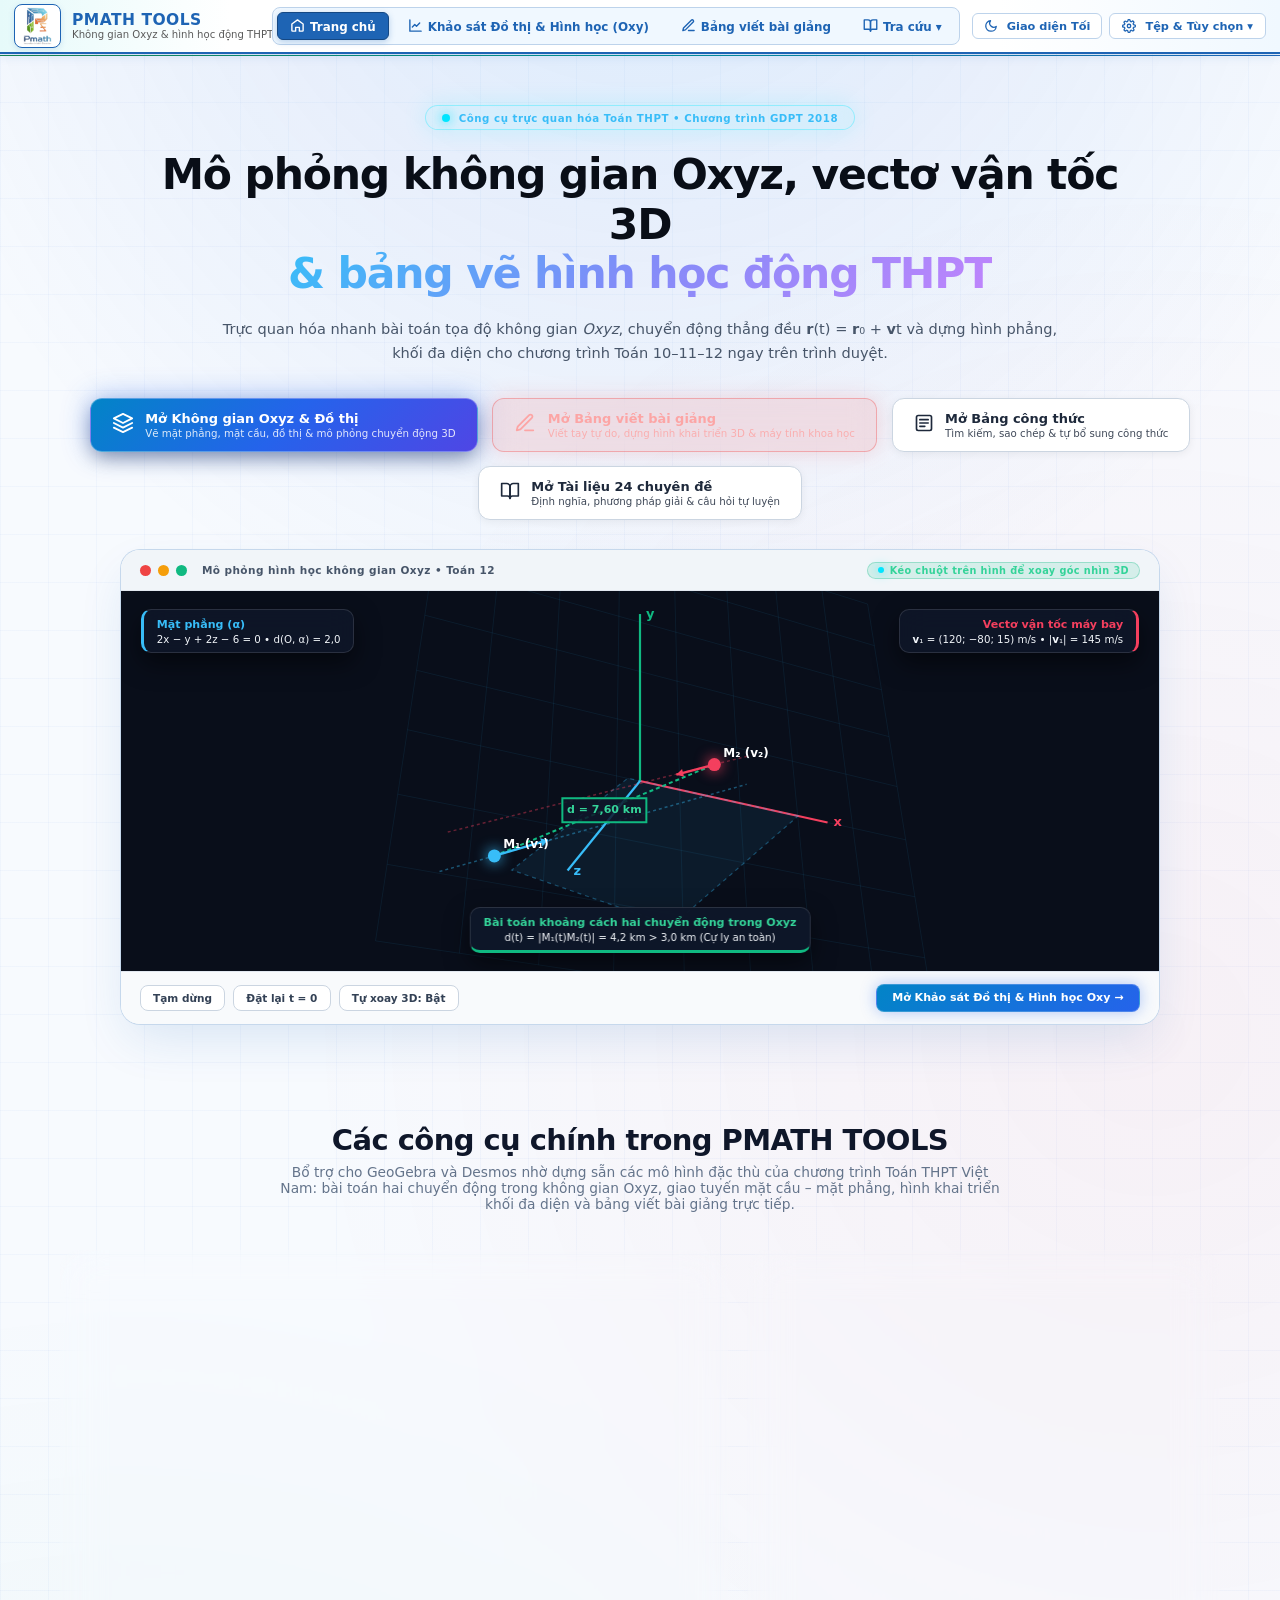
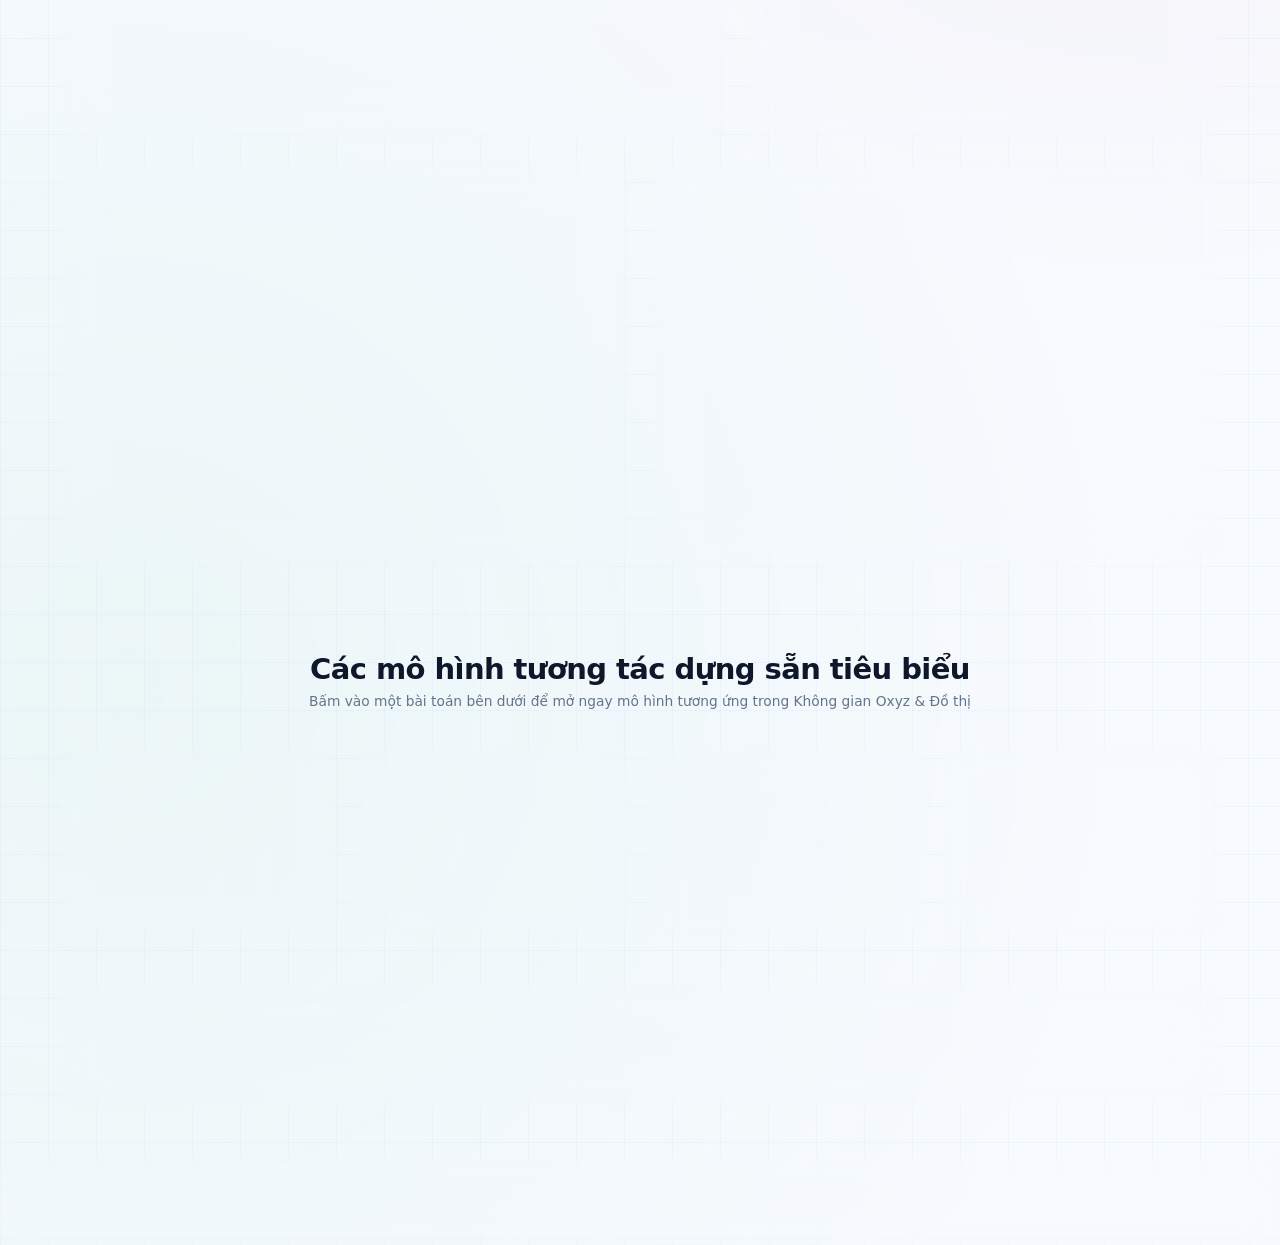
==== index.html @ ad30d613 "chore(release): bump cache version to v4.2 for immediate live deployment" ====
<!DOCTYPE html>
<html lang="vi" data-theme="light">
<head>
  <meta charset="UTF-8" />
  <meta name="viewport" content="width=device-width, initial-scale=1.0, viewport-fit=cover" />
  <meta name="theme-color" content="#1e64b4" />
  <meta name="apple-mobile-web-app-capable" content="yes" />
  <meta name="apple-mobile-web-app-status-bar-style" content="default" />
  <meta name="description" content="PMATH EDUCATION TOOLS — Công cụ trực quan hóa Không gian Oxyz, Mô phỏng Vectơ Vận Tốc 3D, Hình học động 2D/3D & Sổ tay Toán THPT chương trình GDPT 2018" />
  <link rel="icon" type="image/png" href="./favicon.png" />
  <link rel="manifest" href="./manifest.json" />
  <title>PMATH EDUCATION TOOLS — Không Gian Oxyz, Vectơ Vận Tốc 3D &amp; Hình Học Động THPT</title>
  <!-- Google Identity Services (GIS) for Google Drive Sync & Overwrite -->
  <script src="https://accounts.google.com/gsi/client" async defer></script>
  <!-- Core Styles & Fonts (AxMath + KaTeX + Times New Roman) -->
  <link rel="stylesheet" href="./assets/index-B5VXrJpN.css" />
  <!-- PMATH Education Signature Styles (Cache Busted v4.2) -->
  <link rel="stylesheet" href="./styles.css?v=4.2" />
  <script>
    try {
      if ('caches' in window) {
        caches.keys().then(function(keys) {
          keys.forEach(function(k) {
            if (k !== 'pmath-cache-v4.2') caches.delete(k);
          });
        });
      }
    } catch(e) {}
    if (!localStorage.getItem("lang")) {
      localStorage.setItem("lang", "vi");
    }
    try {
      if (localStorage.getItem("pmath_theme") === "dark") {
        document.documentElement.setAttribute("data-theme", "dark");
      }
    } catch (e) {}
  </script>
</head>
<body>
  <!-- ===================================================================== -->
  <!-- UNIFIED PMATH TOOLS TOP BAR (4 Mục Chính + Nút Sáng/Tối + Menu Phụ)     -->
  <!-- ===================================================================== -->
  <header class="pmath-global-bar" id="pmathGlobalBar">
    <div class="pmath-brand-left" id="pmathBrandHome" title="Về trang chủ PMATH TOOLS" style="cursor: pointer;">
      <div class="pmath-logo-box">
        <img src="./pmath-logo.png" alt="PMATH Logo" class="pmath-logo-img" />
      </div>
      <div class="pmath-brand-text">
        <div class="pmath-brand-row1">
          <span class="pmath-app-title">PMATH TOOLS</span>
        </div>
        <div class="pmath-brand-row2">
          <span>Không gian Oxyz &amp; hình học động THPT</span>
        </div>
      </div>
    </div>

    <!-- 4 Mục điều hướng chính, rõ thứ bậc -->
    <div class="pmath-global-nav" role="tablist" aria-label="Chế độ công cụ">
      <button class="pmath-nav-tab active" id="topSwitchToHomeBtn" title="Trang chủ giới thiệu &amp; chọn mô hình mẫu">
        <svg aria-hidden="true" width="15" height="15" viewBox="0 0 24 24" fill="none" stroke="currentColor" stroke-width="2.2" stroke-linecap="round" stroke-linejoin="round" style="vertical-align:-2px;margin-right:5px;"><path d="M3 9.5L12 3l9 6.5V20a1 1 0 0 1-1 1h-5v-6h-6v6H4a1 1 0 0 1-1-1V9.5z"/></svg>Trang chủ
      </button>
      <button class="pmath-nav-tab" id="topSwitchToGeoLabBtn" title="Khảo sát hàm số, vẽ đồ thị &amp; hình học phẳng chuẩn GDPT 2018">
        <svg aria-hidden="true" width="15" height="15" viewBox="0 0 24 24" fill="none" stroke="currentColor" stroke-width="2.2" stroke-linecap="round" stroke-linejoin="round" style="vertical-align:-2px;margin-right:5px;"><path d="M3 3v18h18"/><path d="M18.7 8l-5.1 5.2-2.8-2.7L7 14.3"/></svg>Khảo sát Đồ thị &amp; Hình học (Oxy)
      </button>
      <button class="pmath-nav-tab" id="topSwitchToNRBtn" title="Bảng viết bài giảng tự do, hình khai triển 3D &amp; máy tính khoa học">
        <svg aria-hidden="true" width="15" height="15" viewBox="0 0 24 24" fill="none" stroke="currentColor" stroke-width="2.2" stroke-linecap="round" stroke-linejoin="round" style="vertical-align:-2px;margin-right:5px;"><path d="M12 20h9"/><path d="M16.5 3.5a2.121 2.121 0 0 1 3 3L7 19l-4 1 1-4L16.5 3.5z"/></svg>Bảng viết bài giảng
      </button>

      <!-- Mục thứ 4: Tra cứu (Gộp Bảng công thức & 24 chuyên đề vào 1 menu thả xuống) -->
      <div class="top-dropdown-wrap" id="referenceDropdownWrap">
        <button type="button" class="pmath-nav-tab" id="topReferenceMenuBtn" aria-expanded="false" title="Tra cứu Bảng công thức &amp; Tài liệu 24 chuyên đề">
          <svg aria-hidden="true" width="15" height="15" viewBox="0 0 24 24" fill="none" stroke="currentColor" stroke-width="2.2" stroke-linecap="round" stroke-linejoin="round" style="vertical-align:-2px;margin-right:5px;"><path d="M2 3h6a4 4 0 0 1 4 4v14a3 3 0 0 0-3-3H2z"/><path d="M22 3h-6a4 4 0 0 0-4 4v14a3 3 0 0 1 3-3h7z"/></svg>Tra cứu ▾
        </button>
        <div class="top-dropdown-menu" id="referenceDropdownMenu" style="display: none;">
          <button type="button" class="top-dropdown-item" id="topOpenFormulaSheetBtn">
            <svg aria-hidden="true" width="15" height="15" viewBox="0 0 24 24" fill="none" stroke="currentColor" stroke-width="2"><rect x="3" y="3" width="18" height="18" rx="2"/><line x1="7" y1="8" x2="17" y2="8"/><line x1="7" y1="12" x2="17" y2="12"/><line x1="7" y1="16" x2="13" y2="16"/></svg>
            <div>
              <strong>Bảng công thức</strong>
              <small>Tìm kiếm, sao chép &amp; tự thêm công thức</small>
            </div>
          </button>
          <button type="button" class="top-dropdown-item" id="toggleKnowledgeBtn">
            <svg aria-hidden="true" width="15" height="15" viewBox="0 0 24 24" fill="none" stroke="currentColor" stroke-width="2"><path d="M2 3h6a4 4 0 0 1 4 4v14a3 3 0 0 0-3-3H2z"/><path d="M22 3h-6a4 4 0 0 0-4 4v14a3 3 0 0 1 3-3h7z"/></svg>
            <div>
              <strong>Tài liệu 24 chuyên đề</strong>
              <small>Định nghĩa, định lý, phương pháp giải &amp; bài tập</small>
            </div>
          </button>
        </div>
      </div>
    </div>

    <div class="pmath-global-actions">
      <!-- Google Drive Active File Sync & Quick Overwrite Pill -->
      <div class="drive-sync-pill" id="driveSyncPill" style="display:none;" title="Tệp PDF Google Drive đang mở (Bấm để xem chi tiết &amp; cập nhật)">
        <span class="drive-pill-icon">🔺</span>
        <span class="drive-pill-text" id="drivePillFileName">Google Drive</span>
        <button type="button" class="btn-drive-update" id="btnDriveSyncUpdate" title="Ghi đè bản mới lên Google Drive nếu liên kết cho phép chỉnh sửa">
          🔄 Ghi đè Drive
        </button>
        <button type="button" class="btn-drive-close" id="btnDriveSyncClose" title="Đóng liên kết Google Drive">✕</button>
      </div>

      <!-- Nút đổi giao diện Sáng / Tối đặt ngay vị trí dễ bấm nhất -->
      <button class="btn-top-action theme-action-btn" id="themeToggleBtn" title="Đổi giao diện Sáng / Tối">
        <svg aria-hidden="true" width="14" height="14" viewBox="0 0 24 24" fill="none" stroke="currentColor" stroke-width="2.2" stroke-linecap="round" stroke-linejoin="round" style="vertical-align:-2px;margin-right:4px;"><path d="M21 12.79A9 9 0 1 1 11.21 3 7 7 0 0 0 21 12.79z"/></svg><span id="themeToggleLabel">Giao diện Tối</span>
      </button>

      <!-- Menu Tệp & Tùy chọn (Gom Sao lưu .json, Chống tỳ tay iPad, Phím tắt và Trạng thái lưu) -->
      <div class="top-dropdown-wrap" id="moreOptionsDropdownWrap">
        <button type="button" class="btn-top-action" id="topMoreOptionsBtn" aria-expanded="false" title="Sao lưu tệp .json, chế độ bút iPad &amp; phím tắt">
          <svg aria-hidden="true" width="14" height="14" viewBox="0 0 24 24" fill="none" stroke="currentColor" stroke-width="2.2" stroke-linecap="round" stroke-linejoin="round" style="vertical-align:-2px;margin-right:4px;"><circle cx="12" cy="12" r="3"/><path d="M19.4 15a1.65 1.65 0 0 0 .33 1.82l.06.06a2 2 0 0 1-2.83 2.83l-.06-.06a1.65 1.65 0 0 0-1.82-.33 1.65 1.65 0 0 0-1 1.51V21a2 2 0 0 1-4 0v-.09A1.65 1.65 0 0 0 9 19.4a1.65 1.65 0 0 0-1.82.33l-.06.06a2 2 0 0 1-2.83-2.83l.06-.06a1.65 1.65 0 0 0 .33-1.82 1.65 1.65 0 0 0-1.51-1H3a2 2 0 0 1 0-4h.09A1.65 1.65 0 0 0 4.6 9a1.65 1.65 0 0 0-.33-1.82l-.06-.06a2 2 0 0 1 2.83-2.83l.06.06a1.65 1.65 0 0 0 1.82.33H9a1.65 1.65 0 0 0 1-1.51V3a2 2 0 0 1 4 0v.09a1.65 1.65 0 0 0 1 1.51 1.65 1.65 0 0 0 1.82-.33l.06-.06a2 2 0 0 1 2.83 2.83l-.06.06a1.65 1.65 0 0 0-.33 1.82V9a1.65 1.65 0 0 0 1.51 1H21a2 2 0 0 1 0 4h-.09a1.65 1.65 0 0 0-1.51 1z"/></svg>Tệp &amp; Tùy chọn ▾
        </button>
        <div class="top-dropdown-menu right top-dropdown-right" id="moreOptionsDropdownMenu" style="display: none;">
          <div class="top-dropdown-status" id="autoSaveBadge">
            <span class="autosave-indicator"></span>
            <span id="autoSaveText">Đã lưu vào trình duyệt</span>
          </div>
          <button type="button" class="top-dropdown-item" id="openStorageLocationBtn">
            <svg aria-hidden="true" width="15" height="15" viewBox="0 0 24 24" fill="none" stroke="currentColor" stroke-width="2"><path d="M21 15v4a2 2 0 0 1-2 2H5a2 2 0 0 1-2-2v-4"/><polyline points="7 10 12 15 17 10"/><line x1="12" y1="15" x2="12" y2="3"/></svg>
            <div>
              <strong>Sao lưu &amp; khôi phục tệp (.json)</strong>
              <small>Xuất bài vẽ ra máy hoặc mở tệp đã lưu</small>
            </div>
          </button>
          <button type="button" class="top-dropdown-item" id="topImportPdfBtn">
            <svg aria-hidden="true" width="15" height="15" viewBox="0 0 24 24" fill="none" stroke="currentColor" stroke-width="2"><path d="M14 2H6a2 2 0 0 0-2 2v16a2 2 0 0 0 2 2h12a2 2 0 0 0 2-2V8z"/><polyline points="14 2 14 8 20 8"/><line x1="16" y1="13" x2="8" y2="13"/><line x1="16" y1="17" x2="8" y2="17"/><polyline points="10 9 9 9 8 9"/></svg>
            <div>
              <strong>Nạp tài liệu PDF từ máy tính</strong>
              <small>Tải đề thi, giáo án, sách bài tập PDF từ máy vào Bảng viết</small>
            </div>
          </button>
          <button type="button" class="top-dropdown-item" id="topOpenDrivePdfBtn">
            <svg aria-hidden="true" width="15" height="15" viewBox="0 0 24 24" fill="none" stroke="currentColor" stroke-width="2"><path d="M12 2L2 7l10 5 10-5-10-5z"/><path d="M2 17l10 5 10-5"/><path d="M2 12l10 5 10-5"/></svg>
            <div>
              <strong>Tải PDF từ liên kết Google Drive</strong>
              <small>Nạp từ link Google Drive, giải toán &amp; ghi đè bản mới</small>
            </div>
          </button>
          <button type="button" class="top-dropdown-item" id="togglePencilGuardBtn">
            <svg aria-hidden="true" width="15" height="15" viewBox="0 0 24 24" fill="none" stroke="currentColor" stroke-width="2"><path d="M12 19l7-7 3 3-7 7-3-3z"/><path d="M18 13l-1.5-7.5L2 2l3.5 14.5L13 18l5-5z"/></svg>
            <div>
              <strong id="pencilGuardMenuTitle">Chống tỳ tay khi viết bút: Đang bật</strong>
              <small>Khóa bôi đen chữ khi viết bằng bút cảm ứng trên iPad</small>
            </div>
          </button>
          <button type="button" class="top-dropdown-item" id="openShortcutsBtn">
            <svg aria-hidden="true" width="15" height="15" viewBox="0 0 24 24" fill="none" stroke="currentColor" stroke-width="2"><rect x="2" y="4" width="20" height="16" rx="2"/><line x1="6" y1="8" x2="6" y2="8"/><line x1="10" y1="8" x2="10" y2="8"/><line x1="14" y1="8" x2="14" y2="8"/><line x1="18" y1="8" x2="18" y2="8"/><line x1="6" y1="16" x2="18" y2="16"/></svg>
            <div>
              <strong>Bảng phím tắt</strong>
              <small>Xem phím tắt theo từng chế độ làm việc</small>
            </div>
          </button>
        </div>
      </div>
    </div>
  </header>

  <!-- ===================================================================== -->
  <!-- VIEW 0: PMATH HOME (TRANG CHỦ GIỚI THIỆU TÍNH NĂNG & CHỌN MẪU)        -->
  <!-- ===================================================================== -->
  <div id="homeView" class="pmath-home-view">
    <section class="home-hero-section">
      <div class="bioforge-badge">
        <span class="bioforge-badge-dot"></span>
        <span class="bioforge-badge-text">Công cụ trực quan hóa Toán THPT • Chương trình GDPT 2018</span>
      </div>

      <h1 class="bioforge-hero-title">
        Mô phỏng không gian Oxyz, vectơ vận tốc 3D<br />
        <span class="bioforge-gradient-text">&amp; bảng vẽ hình học động THPT</span>
      </h1>

      <p class="bioforge-hero-desc">
        Trực quan hóa nhanh bài toán tọa độ không gian <em>Oxyz</em>, chuyển động thẳng đều <strong>r</strong>(t) = <strong>r</strong>₀ + <strong>v</strong>t và dựng hình phẳng, khối đa diện cho chương trình Toán 10–11–12 ngay trên trình duyệt.
      </p>

      <!-- Primary Action Buttons (Consistent verb: Mở...) -->
      <div class="bioforge-hero-actions">
        <button type="button" class="bioforge-btn-primary" id="heroBtnOpenStudio">
          <span class="bioforge-btn-icon" aria-hidden="true">
            <svg width="22" height="22" viewBox="0 0 24 24" fill="none" stroke="currentColor" stroke-width="2" stroke-linecap="round" stroke-linejoin="round"><path d="M12 2L2 7l10 5 10-5-10-5z"/><path d="M2 17l10 5 10-5"/><path d="M2 12l10 5 10-5"/></svg>
          </span>
          <div class="bioforge-btn-text">
            <strong>Mở Không gian Oxyz &amp; Đồ thị</strong>
            <small>Vẽ mặt phẳng, mặt cầu, đồ thị &amp; mô phỏng chuyển động 3D</small>
          </div>
        </button>

        <button type="button" class="bioforge-btn-secondary" id="heroBtnOpenNR">
          <span class="bioforge-btn-icon" aria-hidden="true">
            <svg width="22" height="22" viewBox="0 0 24 24" fill="none" stroke="currentColor" stroke-width="2" stroke-linecap="round" stroke-linejoin="round"><path d="M12 20h9"/><path d="M16.5 3.5a2.121 2.121 0 0 1 3 3L7 19l-4 1 1-4L16.5 3.5z"/></svg>
          </span>
          <div class="bioforge-btn-text">
            <strong>Mở Bảng viết bài giảng</strong>
            <small>Viết tay tự do, dựng hình khai triển 3D &amp; máy tính khoa học</small>
          </div>
        </button>

        <button type="button" class="bioforge-btn-outline" id="heroBtnOpenFormulas">
          <span class="bioforge-btn-icon" aria-hidden="true">
            <svg width="20" height="20" viewBox="0 0 24 24" fill="none" stroke="currentColor" stroke-width="2" stroke-linecap="round" stroke-linejoin="round"><rect x="3" y="3" width="18" height="18" rx="2"/><line x1="7" y1="8" x2="17" y2="8"/><line x1="7" y1="12" x2="17" y2="12"/><line x1="7" y1="16" x2="13" y2="16"/></svg>
          </span>
          <div class="bioforge-btn-text">
            <strong>Mở Bảng công thức</strong>
            <small>Tìm kiếm, sao chép &amp; tự bổ sung công thức</small>
          </div>
        </button>

        <button type="button" class="bioforge-btn-outline" id="heroBtnOpenKnowledge">
          <span class="bioforge-btn-icon" aria-hidden="true">
            <svg width="20" height="20" viewBox="0 0 24 24" fill="none" stroke="currentColor" stroke-width="2" stroke-linecap="round" stroke-linejoin="round"><path d="M2 3h6a4 4 0 0 1 4 4v14a3 3 0 0 0-3-3H2z"/><path d="M22 3h-6a4 4 0 0 0-4 4v14a3 3 0 0 1 3-3h7z"/></svg>
          </span>
          <div class="bioforge-btn-text">
            <strong>Mở Tài liệu 24 chuyên đề</strong>
            <small>Định nghĩa, phương pháp giải &amp; câu hỏi tự luyện</small>
          </div>
        </button>
      </div>

      <!-- CENTERPIECE: INTERACTIVE 3D MATH CONSOLE -->
      <div class="bioforge-console-card">
        <div class="console-telemetry-header">
          <div class="console-dots">
            <span class="console-dot red"></span>
            <span class="console-dot yellow"></span>
            <span class="console-dot green"></span>
            <span style="margin-left: 8px;">Mô phỏng hình học không gian Oxyz • Toán 12</span>
          </div>
          <div class="console-status-pill">
            <span class="bioforge-badge-dot" style="width:6px; height:6px;"></span>
            <span>Kéo chuột trên hình để xoay góc nhìn 3D</span>
          </div>
        </div>

        <div class="console-canvas-wrap">
          <!-- Floating Telemetry Chips (Chuẩn dấu trừ − và dấu phẩy thập phân Việt Nam) -->
          <div class="console-telemetry-chip left">
            <strong class="console-telemetry-title" style="color: #38bdf8;">Mặt phẳng (α)</strong>
            <span>2x − y + 2z − 6 = 0 • d(O, α) = 2,0</span>
          </div>

          <div class="console-telemetry-chip right">
            <strong class="console-telemetry-title" style="color: #f43f5e;">Vectơ vận tốc máy bay</strong>
            <span><span style="font-weight: 700;">v</span>₁ = (120; −80; 15) m/s • |<span style="font-weight: 700;">v</span>₁| = 145 m/s</span>
          </div>

          <div class="console-telemetry-chip bottom">
            <strong class="console-telemetry-title" style="color: #34d399;">Bài toán khoảng cách hai chuyển động trong Oxyz</strong>
            <span>d(t) = |M₁(t)M₂(t)| = 4,2 km &gt; 3,0 km (Cự ly an toàn)</span>
          </div>

          <canvas id="hero3dCanvas"></canvas>
        </div>

        <div class="console-footer-bar">
          <div class="console-controls-group">
            <button type="button" class="btn-console-tool" id="heroPlay3dBtn" title="Chạy hoặc tạm dừng mô phỏng">
              Tạm dừng
            </button>
            <button type="button" class="btn-console-tool" id="heroReset3dBtn" title="Đặt lại thời gian về t = 0">
              Đặt lại t = 0
            </button>
            <button type="button" class="btn-console-tool" id="heroRotate3dBtn" title="Bật hoặc tắt tự động xoay 3D">
              Tự xoay 3D: Bật
            </button>
          </div>
          <button type="button" class="btn-console-launch" id="heroLaunchStudioBtn">
            Mở Khảo sát Đồ thị &amp; Hình học Oxy →
          </button>
        </div>
      </div>
    </section>

    <!-- Core Modules Bento Grid Showcase -->
    <section class="home-modules-section">
      <div class="home-section-header">
        <h2 class="home-section-title">Các công cụ chính trong PMATH TOOLS</h2>
        <p class="home-section-subtitle">Bổ trợ cho GeoGebra và Desmos nhờ dựng sẵn các mô hình đặc thù của chương trình Toán THPT Việt Nam: bài toán hai chuyển động trong không gian Oxyz, giao tuyến mặt cầu – mặt phẳng, hình khai triển khối đa diện và bảng viết bài giảng trực tiếp.</p>
      </div>

      <div class="bioforge-bento-grid">
        <!-- Module Bento 1: Khảo sát đồ thị & Hình học Oxy -->
        <div class="bento-card wide highlight">
          <div class="card-badge-top">Trọng tâm Toán 10-11-12</div>
          <div class="bento-icon-wrap red" aria-hidden="true">
            <svg width="26" height="26" viewBox="0 0 24 24" fill="none" stroke="currentColor" stroke-width="2" stroke-linecap="round" stroke-linejoin="round"><path d="M3 3v18h18"/><path d="M18.7 8l-5.1 5.2-2.8-2.7L7 14.3"/></svg>
          </div>
          <span class="card-category">Giải tích hàm số &amp; Hình học phẳng</span>
          <h3 class="card-title">Khảo sát hàm số, Bảng biến thiên &amp; Hình học phẳng Oxy</h3>
          <p class="card-desc">
            Vẽ chính xác đồ thị đa thức bậc ba, hàm trùng phương, phân thức bậc 1/1, phân thức bậc 2/1 với tiệm cận đứng, tiệm cận xiên, tìm cực trị, tâm đối xứng và biện luận số nghiệm với đường thẳng y = m.
          </p>
          <ul class="card-feature-list">
            <li>Khảo sát chi tiết hàm số, xuất Bảng biến thiên (BBT) 3 dòng chuẩn sách giáo khoa GDPT 2018</li>
            <li>Biện luận tương giao đồ thị và số nghiệm phương trình theo tham số m với thanh trượt trực quan</li>
            <li>Dựng hình học phẳng: tam giác, đường thẳng Euler, trực tâm H, trọng tâm G, tâm ngoại tiếp O, đường tròn nội tiếp</li>
            <li>Tính toán giải tích chính xác các điểm cực đại, cực tiểu, tiếp tuyến, diện tích hình phẳng giới hạn giữa hai đồ thị</li>
          </ul>
          <button type="button" class="btn-card-action primary" id="cardBtnStudio">Mở Khảo sát Đồ thị &amp; Hình học Oxy →</button>
        </div>

        <!-- Module Bento 2: Bảng viết bài giảng & hình khai triển 3D -->
        <div class="bento-card normal">
          <div class="bento-icon-wrap blue" aria-hidden="true">
            <svg width="26" height="26" viewBox="0 0 24 24" fill="none" stroke="currentColor" stroke-width="2" stroke-linecap="round" stroke-linejoin="round"><path d="M12 20h9"/><path d="M16.5 3.5a2.121 2.121 0 0 1 3 3L7 19l-4 1 1-4L16.5 3.5z"/></svg>
          </div>
          <span class="card-category">Viết tay tự do &amp; hình học không gian</span>
          <h3 class="card-title">Bảng viết bài giảng &amp; hình khai triển khối 3D</h3>
          <p class="card-desc">
            Không gian trang viết tay tự do dành cho giáo viên và học sinh (có chống tỳ tay khi dùng bút cảm ứng trên iPad), tích hợp dựng hình khai triển khối chóp, lăng trụ, hình nón, hình trụ và máy tính khoa học.
          </p>
          <ul class="card-feature-list">
            <li>Tách biệt hoàn toàn với khung dựng hình tọa độ để thao tác viết tay không bị xung đột</li>
            <li>Trải phẳng (hình khai triển) khối đa diện 3D ra mặt phẳng 2D để tính diện tích xung quanh, toàn phần</li>
            <li>Tích hợp bảng biến thiên, máy tính khoa học và xuất trang bài giảng ra PDF/PNG</li>
          </ul>
          <button type="button" class="btn-card-action" id="cardBtnNR">Mở Bảng viết bài giảng →</button>
        </div>

        <!-- Module Bento 3: Khảo sát đồ thị hàm số -->
        <div class="bento-card half">
          <div class="bento-icon-wrap teal" aria-hidden="true">
            <svg width="26" height="26" viewBox="0 0 24 24" fill="none" stroke="currentColor" stroke-width="2" stroke-linecap="round" stroke-linejoin="round"><polyline points="22 12 18 12 15 21 9 3 6 12 2 12"/></svg>
          </div>
          <span class="card-category">Giải tích 12 &amp; khảo sát hàm số</span>
          <h3 class="card-title">Đồ thị giải tích &amp; khảo sát hàm số</h3>
          <p class="card-desc">
            Vẽ đồ thị các hàm số thường gặp trong chương trình THPT: hàm bậc ba, hàm phân thức hữu tỉ bậc nhất/bậc nhất, bậc hai/bậc nhất và hàm lượng giác. Hiển thị rõ cực trị, tâm đối xứng và đường tiệm cận.
          </p>
          <ul class="card-feature-list">
            <li>Nhập biểu thức hàm số: y = x³ − 3x + 1, y = (2x − 1)/(x + 1), y = (x² − x + 1)/(x − 1)</li>
            <li>Hiển thị trực quan tiệm cận đứng, tiệm cận ngang và tiệm cận xiên</li>
            <li>Vẽ mặt cong hai biến z = f(x, y) trong không gian 3 chiều</li>
          </ul>
          <button type="button" class="btn-card-action" id="cardBtnGraph">Mở công cụ vẽ đồ thị →</button>
        </div>

        <!-- Module Bento 4: Bảng công thức & Tài liệu 24 chuyên đề -->
        <div class="bento-card half">
          <div class="bento-icon-wrap green" aria-hidden="true">
            <svg width="26" height="26" viewBox="0 0 24 24" fill="none" stroke="currentColor" stroke-width="2" stroke-linecap="round" stroke-linejoin="round"><path d="M2 3h6a4 4 0 0 1 4 4v14a3 3 0 0 0-3-3H2z"/><path d="M22 3h-6a4 4 0 0 0-4 4v14a3 3 0 0 1 3-3h7z"/></svg>
          </div>
          <span class="card-category">Tra cứu công thức &amp; ôn tập</span>
          <h3 class="card-title">Bảng công thức &amp; Tài liệu 24 chuyên đề</h3>
          <p class="card-desc">
            Tách biệt rõ Bảng công thức (hỗ trợ tìm kiếm, sao chép, tự thêm mới) và Tài liệu 24 chuyên đề (tóm tắt định nghĩa, định lý, phương pháp giải, sai lầm thường gặp và câu hỏi tự luyện có lời giải).
          </p>
          <ul class="card-feature-list">
            <li>24 chuyên đề lý thuyết hình học phẳng, khối đa diện, đồ thị và tọa độ Oxyz</li>
            <li>Nút "Đưa hình vào khung vẽ" liên kết trực tiếp từ lý thuyết sang mô hình tương tác</li>
            <li>Cho phép giáo viên chỉnh sửa nội dung chuyên đề và xuất tệp .json lưu trữ</li>
          </ul>
          <button type="button" class="btn-card-action" id="cardBtnKnowledge">Mở Tài liệu 24 chuyên đề →</button>
        </div>
      </div>
    </section>

    <!-- Quick Presets Demo Launch Section -->
    <section class="home-presets-section">
      <div class="home-section-header">
        <h2 class="home-section-title">Các mô hình tương tác dựng sẵn tiêu biểu</h2>
        <p class="home-section-subtitle">Bấm vào một bài toán bên dưới để mở ngay mô hình tương ứng trong Không gian Oxyz &amp; Đồ thị</p>
      </div>

      <div class="home-presets-grid">
        <div class="bioforge-preset-card" id="presetLaunchAirplanes">
          <div class="preset-badge">Vận tốc Oxyz</div>
          <div class="preset-icon" aria-hidden="true">
            <svg width="24" height="24" viewBox="0 0 24 24" fill="none" stroke="currentColor" stroke-width="2"><path d="M17.8 19.2L16 11l3.5-3.5C21 6 21.5 4 21 3c-1-.5-3 0-4.5 1.5L13 8 4.8 6.2c-.5-.1-.9.1-1.1.5l-.3.5c-.2.5-.1 1 .3 1.3L9 12l-2 3H4l-1 1 3 2 2 3 1-1v-3l3-2 3.5 5.3c.3.4.8.5 1.3.3l.5-.2c.4-.3.6-.7.5-1.2z"/></svg>
          </div>
          <div class="preset-info">
            <strong>Hai máy bay chuyển động trong không gian Oxyz</strong>
            <p>Mô phỏng hai vectơ vận tốc <strong>v</strong>₁, <strong>v</strong>₂ và theo dõi khoảng cách d(t) theo thời gian.</p>
          </div>
          <span class="preset-arrow">→</span>
        </div>

        <div class="bioforge-preset-card" id="presetLaunchSpherePlane">
          <div class="preset-badge">Không gian 3D</div>
          <div class="preset-icon" aria-hidden="true">
            <svg width="24" height="24" viewBox="0 0 24 24" fill="none" stroke="currentColor" stroke-width="2"><circle cx="12" cy="12" r="10"/><ellipse cx="12" cy="12" rx="10" ry="4"/></svg>
          </div>
          <div class="preset-info">
            <strong>Mặt cầu (S) và mặt phẳng cắt (α)</strong>
            <p>Quan sát đường tròn giao tuyến, tính bán kính r = √(R² − d²) và hình chiếu vuông góc H.</p>
          </div>
          <span class="preset-arrow">→</span>
        </div>

        <div class="bioforge-preset-card" id="presetLaunchEuler">
          <div class="preset-badge">Hình phẳng</div>
          <div class="preset-icon" aria-hidden="true">
            <svg width="24" height="24" viewBox="0 0 24 24" fill="none" stroke="currentColor" stroke-width="2"><polygon points="12 3 2 21 22 21"/></svg>
          </div>
          <div class="preset-info">
            <strong>Tam giác và đường thẳng Euler</strong>
            <p>Kiểm nghiệm trực quan tính thẳng hàng của Trọng tâm G, Trực tâm H, Tâm ngoại tiếp O (<strong>HG</strong> = 2<strong>GO</strong>) khi kéo thả đỉnh.</p>
          </div>
          <span class="preset-arrow">→</span>
        </div>

        <div class="bioforge-preset-card" id="presetLaunchCubic">
          <div class="preset-badge">Đồ thị 2D</div>
          <div class="preset-icon" aria-hidden="true">
            <svg width="24" height="24" viewBox="0 0 24 24" fill="none" stroke="currentColor" stroke-width="2"><path d="M3 17c3-8 6-8 9 0s6 8 9 0"/></svg>
          </div>
          <div class="preset-info">
            <strong>Khảo sát hàm bậc ba: y = x³ − 3x + 1</strong>
            <p>Quan sát 2 điểm cực trị, tâm đối xứng (điểm uốn) I(0; 1) và đường thẳng đi qua hai điểm cực trị.</p>
          </div>
          <span class="preset-arrow">→</span>
        </div>
      </div>
    </section>

    <!-- PWA & Offline Banner -->
    <section class="home-pwa-banner">
      <div class="bioforge-pwa-card">
        <span class="pwa-icon" aria-hidden="true">
          <svg width="28" height="28" viewBox="0 0 24 24" fill="none" stroke="currentColor" stroke-width="2" stroke-linecap="round" stroke-linejoin="round"><rect x="2" y="3" width="20" height="14" rx="2" ry="2"/><line x1="8" y1="21" x2="16" y2="21"/><line x1="12" y1="17" x2="12" y2="21"/></svg>
        </span>
        <div class="pwa-text">
          <h3>Hỗ trợ cài đặt ứng dụng web (PWA) và dùng ngoại tuyến</h3>
          <p>Sau lần tải đầu tiên, trình duyệt lưu bộ nhớ đệm (Service Worker) giúp bạn mở công cụ vẽ hình ngay cả khi mất kết nối mạng. Lưu ý: dữ liệu được lưu trong trình duyệt của thiết bị hiện tại, hãy xuất tệp <code>.json</code> định kỳ để sao lưu an toàn.</p>
        </div>
        <button type="button" class="btn-pwa-install" id="homeInstallPwaBtn">
          Cài đặt ứng dụng
        </button>
      </div>
    </section>

    <!-- Clean Signature Footer -->
    <footer class="home-signature-footer">
      <div class="home-footer-inner">
        <div class="home-footer-brand">
          <img src="./favicon.png" alt="" class="footer-logo" />
          <span><strong>PMATH EDUCATION TOOLS</strong> • <em>Công cụ trực quan hóa hình học &amp; giải tích THPT</em></span>
        </div>
        <div class="home-footer-links">
          <a href="./privacy.html" style="color:var(--text-muted); text-decoration:underline;">Chính sách quyền riêng tư</a> •
          <a href="./terms.html" style="color:var(--text-muted); text-decoration:underline;">Điều khoản dịch vụ</a> •
          <a href="https://github.com/phongdaohuy0905CSE/pmath-education-tools" target="_blank" rel="noopener noreferrer" style="color:var(--text-muted); text-decoration:underline;">Mã nguồn mở GitHub</a> •
          <span>Hiển thị công thức bằng KaTeX</span>
        </div>
      </div>
      <div style="max-width:1200px; margin:0.45rem auto 0; padding-top:0.45rem; border-top:1px dashed var(--border-color); font-size:0.74rem; color:var(--text-muted); text-align:center;">
        Lưu ý pháp lý: Máy tính khoa học tích hợp trong bảng viết bài giảng là trình mô phỏng phục vụ học tập độc lập, không liên kết và không được tài trợ bởi Casio Computer Co., Ltd.
      </div>
    </footer>
  </div>

  <!-- ===================================================================== -->
  <!-- VIEW 1: BẢNG VIẾT BÀI GIẢNG (VIẾT TAY TỰ DO, KHAI TRIỂN 3D, MÁY TÍNH) -->
  <!-- ===================================================================== -->
  <div id="root" class="pmath-board-root" style="display: none;"></div>

  <!-- ===================================================================== -->
  <!-- VIEW 2: KHÔNG GIAN OXYZ & ĐỒ THỊ (DỰNG HÌNH TỌA ĐỘ 2D/3D)             -->
  <!-- ===================================================================== -->
  <div id="geolabView" class="geolab-wrapper" style="display: none;">
    <!-- Studio Sub-Header: Tối giản, chỉ gồm chọn không gian Oxy/Oxyz & nút xem Lý thuyết hình đang chọn -->
    <div class="app-header">
      <div class="space-switcher" role="tablist" aria-label="Chế độ không gian">
        <button class="space-btn active" id="mode2DBtn" data-space="2d">Mặt phẳng 2D (Oxy)</button>
        <button class="space-btn" id="mode3DBtn" data-space="3d">Không gian 3D (Oxyz)</button>
      </div>

      <!-- 2D Graphing Mode Tools: Khảo sát hàm số chuẩn đề thi & Slider m -->
      <div class="graph-2d-toolbar" id="graph2dToolbar" style="display:flex; align-items:center; gap:8px;">
        <button type="button" class="btn-primary" id="openSurveyDialogBtn" title="Khảo sát chi tiết hàm số, vẽ Bảng biến thiên SGK và Biện luận m">
          📊 Khảo sát hàm số &amp; BBT
        </button>
        <div class="m-slider-pill" id="mSliderPill" style="display:inline-flex; align-items:center; gap:6px; background:var(--defbg); padding:3px 10px; border-radius:6px; border:1px solid var(--border-color); font-size:0.82rem;">
          <label style="display:inline-flex; align-items:center; gap:4px; font-weight:700; color:var(--defcolor); cursor:pointer;">
            <input type="checkbox" id="toggleMLineCheck" checked />
            Đường y = m:
          </label>
          <input type="range" id="mParamSlider" min="-6" max="6" step="0.1" value="0" style="width:90px; cursor:pointer;" />
          <strong id="mSliderValueDisp" style="min-width:38px; color:var(--defcolor);">0,0</strong>
          <span id="mRootCountDisp" style="font-weight:700; color:var(--excolor); padding:1px 6px; background:var(--exbg); border-radius:4px;">1 nghiệm</span>
        </div>
      </div>

      <!-- 3D Oxyz Preset Viewpoints & Camera Controls (Desmos 3D Engine) -->
      <div class="camera-3d-toolbar" id="camera3dToolbar" style="display:none; align-items:center; gap:6px;">
        <!-- Desmos 3D Presets Dropdown -->
        <div class="top-nav-dropdown" style="position:relative;">
          <button type="button" class="btn-primary" id="desmos3DPresetsBtn" title="Thư viện các hình mẫu không gian chuẩn Desmos 3D &amp; SGK GDPT 2018">
            ✨ Mẫu 3D Desmos ▾
          </button>
          <div class="top-dropdown-menu" id="desmos3DPresetsMenu" style="display:none; position:absolute; top:calc(100% + 7px); left:0; min-width:320px; z-index:999999;">
            <div style="padding:6px 12px; font-size:0.75rem; font-weight:700; color:var(--text-muted); text-transform:uppercase;">Mặt cong &amp; Paraboloid (Desmos 3D)</div>
            <button type="button" class="top-dropdown-item desmos-preset-item" data-preset="paraboloid_elliptic">
              <span class="top-item-title">🥣 Paraboloid eliptic (Cái chén)</span>
              <span class="top-item-desc">z = x² + y² (Mặt cong đối xứng)</span>
            </button>
            <button type="button" class="top-dropdown-item desmos-preset-item" data-preset="paraboloid_saddle">
              <span class="top-item-title">🐎 Yên ngựa (Hyperbolic paraboloid)</span>
              <span class="top-item-desc">z = x² - y² (Điểm yên ngựa tại O)</span>
            </button>
            <button type="button" class="top-dropdown-item desmos-preset-item" data-preset="surface_wave">
              <span class="top-item-title">🌊 Mặt sóng nước lượng giác</span>
              <span class="top-item-desc">z = sin(x) · cos(y)</span>
            </button>
            <button type="button" class="top-dropdown-item desmos-preset-item" data-preset="cone_surface">
              <span class="top-item-title">🔺 Mặt nón tròn xoay</span>
              <span class="top-item-desc">z = √(x² + y²)</span>
            </button>
            <div style="border-top:1px solid var(--border-color); margin:4px 0;"></div>
            <div style="padding:6px 12px; font-size:0.75rem; font-weight:700; color:var(--text-muted); text-transform:uppercase;">Hình học giải tích Oxyz (SGK Lớp 12)</div>
            <button type="button" class="top-dropdown-item desmos-preset-item" data-preset="sphere_std">
              <span class="top-item-title">🌐 Mặt cầu tâm O, R = 3</span>
              <span class="top-item-desc">x² + y² + z² = 9</span>
            </button>
            <button type="button" class="top-dropdown-item desmos-preset-item" data-preset="plane_std">
              <span class="top-item-title">📐 Mặt phẳng trong hộp 3D</span>
              <span class="top-item-desc">2x - y + 2z - 4 = 0</span>
            </button>
            <button type="button" class="top-dropdown-item desmos-preset-item" data-preset="sphere_plane_intersect">
              <span class="top-item-title">⭕ Giao tuyến Mặt cầu &amp; Mặt phẳng</span>
              <span class="top-item-desc">Mặt cầu x²+y²+z²=9 cắt mặt phẳng z=1</span>
            </button>
            <button type="button" class="top-dropdown-item desmos-preset-item" data-preset="point_dropline">
              <span class="top-item-title">📍 Điểm M(2; 3; 4) &amp; Gióng hình chiếu</span>
              <span class="top-item-desc">Chiếu vuông góc xuống 3 trục và sàn Oxy</span>
            </button>
            <button type="button" class="top-dropdown-item desmos-preset-item" data-preset="vectors_angle">
              <span class="top-item-title">↗ Cặp vectơ &amp; Góc trong không gian</span>
              <span class="top-item-desc">u⃗(2, 3, 2), v⃗(3, -1, 2) &amp; Tích có hướng</span>
            </button>
            <button type="button" class="top-dropdown-item desmos-preset-item" data-preset="helix_curve">
              <span class="top-item-title">🌀 Đường xoắn ốc Helix</span>
              <span class="top-item-desc">x = cos(t), y = sin(t), z = 0.25t</span>
            </button>
            <button type="button" class="top-dropdown-item desmos-preset-item" data-preset="airplanes_motion">
              <span class="top-item-title">✈️ 2 Máy bay &amp; Khoảng cách tiếp cận Oxyz</span>
              <span class="top-item-desc">Mô phỏng CPA: d_min = 500 m tại t = 50 s</span>
            </button>
          </div>
        </div>

        <span style="font-size:0.82rem; font-weight:700; color:var(--defcolor);">Góc nhìn:</span>
        <button type="button" class="cad-btn" id="camPresetIsoBtn" title="Góc phối cảnh chuẩn (Isometric 35°/45°)">Phối cảnh</button>
        <button type="button" class="cad-btn" id="camPresetTopBtn" title="Nhìn từ trên xuống mặt phẳng Oxy (Chiếu đứng)">Mặt Oxy</button>
        <button type="button" class="cad-btn" id="camPresetFrontBtn" title="Nhìn chính diện mặt phẳng Oxz (Chiếu bằng)">Mặt Oxz</button>
        <button type="button" class="cad-btn" id="camPresetSideBtn" title="Nhìn từ cạnh bên mặt phẳng Oyz (Chiếu cạnh)">Mặt Oyz</button>
        <button type="button" class="cad-btn" id="camResetBtn" title="Đặt lại góc xoay ban đầu">↺ Đặt lại</button>

        <span style="display:inline-block; width:1px; height:18px; background:var(--border-color); margin:0 3px;"></span>
        <button type="button" class="cad-btn" id="camZoomInBtn" title="Phóng to khung nhìn 3D (Phím +)">+ Phóng to</button>
        <button type="button" class="cad-btn" id="camZoomOutBtn" title="Thu nhỏ khung nhìn 3D (Phím -)">- Thu nhỏ</button>
        <button type="button" class="cad-btn" id="camFitBtn" title="Căn chỉnh toàn bộ đối tượng 3D vào giữa khung nhìn (Phím F)">⛶ Vừa khung</button>

        <!-- Desmos 3D Bounding Box & Floor Toggles -->
        <label style="display:inline-flex; align-items:center; gap:4px; font-size:0.8rem; font-weight:600; cursor:pointer; color:var(--text-main); margin-left:4px;">
          <input type="checkbox" id="toggle3DBoxCheck" checked />
          Hộp 3D
        </label>
        <label style="display:inline-flex; align-items:center; gap:4px; font-size:0.8rem; font-weight:600; cursor:pointer; color:var(--text-main);">
          <input type="checkbox" id="toggle3DFloorCheck" checked />
          Lưới sàn
        </label>
      </div>

      <!-- Quick Motion Simulation Button for 3D Velocity -->
      <div class="motion-quick-bar" id="motionQuickBar" style="display:none;">
        <span style="font-size:0.82rem; font-weight:700; color:var(--warncolor);">Chuyển động Oxyz:</span>
        <button type="button" class="cad-btn" id="playMotionBtn">Chạy</button>
        <button type="button" class="cad-btn" id="resetMotionBtn">Đặt lại t = 0</button>
        <span id="motionTimeDisplay" style="font-size:0.84rem; font-weight:700; color:var(--text-main); min-width:65px;">t = 0,0 s</span>
      </div>

      <div class="header-actions">
        <button class="btn-secondary" id="studioToggleKnowledgeBtn" title="Xem giao điểm, giao tuyến và tóm tắt lý thuyết của hình đang chọn">
          <svg aria-hidden="true" width="14" height="14" viewBox="0 0 24 24" fill="none" stroke="currentColor" stroke-width="2" style="vertical-align:-2px;margin-right:4px;"><circle cx="12" cy="12" r="10"/><line x1="12" y1="16" x2="12" y2="12"/><line x1="12" y1="8" x2="12.01" y2="8"/></svg>Giao điểm &amp; lý thuyết hình đang chọn
        </button>
      </div>
    </div>

    <!-- Equation Input Bar (2D & 3D Equations + Multi-Shape Combo Presets) -->
    <section class="equation-bar-wrap">
      <form class="equation-form-row" id="equationForm">
        <span class="eq-badge" id="eqModeBadge">ƒ(x,y) 2D</span>
        <input
          type="text"
          id="equationInput"
          class="eq-input"
          placeholder="Nhập hàm số hoặc phương trình: y = x^3 - 3x + 1, (x-1)^2 + (y+1)^2 = 16, 2x - y + 2z - 6 = 0..."
          autocomplete="off"
        />
        <button type="submit" class="btn-primary">+ Vẽ phương trình</button>
        <button type="button" class="btn-secondary" id="clearSceneBtn" title="Xóa toàn bộ hình đang vẽ trên khung để vẽ lại từ đầu">Xóa hết hình</button>
      </form>
      <div class="eq-error-msg" id="eqErrorMsg"></div>
      <div class="eq-presets-row" id="eqPresetsRow"></div>
    </section>

    <!-- Main Workspace (Flexible 2-Column or 3-Column with Drawer) -->
    <main class="workspace" id="mainWorkspace">
      <!-- Left Column: Unified Segmented Sidebar (Scene Objects vs Geometry Templates) -->
      <aside class="sidebar">
        <div class="sidebar-tabs-header">
          <button type="button" class="sidebar-tab-btn active" id="tabSceneBtn" data-stab="scene">
            Đang vẽ (<span id="sceneCountBadge">0</span>)
          </button>
          <button type="button" class="sidebar-tab-btn" id="tabLibraryBtn" data-stab="library">
            Hình mẫu dựng sẵn
          </button>
        </div>

        <!-- Tab 1: Active Scene Objects Panel -->
        <div class="sidebar-tab-panel active" id="scenePanel">
          <div class="sidebar-panel-hint">
            <span>Bấm vào tên hình để chọn • Bấm Sửa để đổi tọa độ</span>
            <button type="button" class="cad-btn mini" id="quickAddPointBtn">+ Điểm</button>
          </div>
          <ul class="scene-objects-list" id="sceneObjectsList"></ul>
        </div>

        <!-- Tab 2: Geometry Templates Library Panel -->
        <div class="sidebar-tab-panel" id="libraryPanel" style="display:none;">
          <div class="search-box">
            <input
              type="search"
              id="shapeSearch"
              class="search-input"
              placeholder="Tìm tam giác, đường Euler, mặt cầu, vận tốc..."
            />
          </div>
          <div class="library-filter-pills" id="libraryFilterPills">
            <button type="button" class="filter-pill active" data-filter="all">Tất cả</button>
            <button type="button" class="filter-pill" data-filter="2d">Hình phẳng 2D</button>
            <button type="button" class="filter-pill" data-filter="3d">Khối 3D &amp; Oxyz</button>
            <button type="button" class="filter-pill" data-filter="special">Đường &amp; tâm</button>
            <button type="button" class="filter-pill" data-filter="motion">Vận tốc 3D</button>
          </div>
          <ul class="shape-list" id="shapeList"></ul>
        </div>
      </aside>

      <!-- Center Column: Interactive Canvas (8 Essential Controls + Progressive Disclosure) -->
      <section class="stage-column">
        <div class="canvas-card" id="canvasCard">
          <!-- Primary Toolbar: Only 8 Essential Controls Visible by Default -->
          <div class="cad-toolbar">
            <div class="tool-group" id="quickAddTools"></div>
            <div class="tool-divider"></div>
            <div class="tool-group">
              <button class="cad-btn" id="undoBtn" title="Hoàn tác (Ctrl + Z)" disabled>Hoàn tác</button>
              <button class="cad-btn" id="redoBtn" title="Làm lại (Ctrl + Y)" disabled>Làm lại</button>
              <button class="cad-btn active-accent" id="editObjBtn" title="Sửa tên, đỉnh, màu sắc và tọa độ của hình đang chọn (Phím E)">Sửa đối tượng</button>
              <button class="cad-btn danger" id="deleteBtn" title="Xóa hình đang chọn (Delete / Backspace)">Xóa</button>
            </div>
            <div class="tool-divider"></div>
            <div class="tool-group">
              <button class="cad-btn" id="zoomFitBtn" title="Căn vừa tất cả hình vào khung nhìn (Phím F)">Khớp khung nhìn</button>
              <button class="cad-btn active" id="gridToggleBtn" title="Hiện hoặc ẩn lưới tọa độ (Phím G)">Lưới</button>
              <button class="cad-btn active" id="axesToggleBtn" title="Hiện hoặc ẩn trục tọa độ (Phím X)">Trục tọa độ</button>
              <button class="cad-btn" id="toggleAdvancedStyleBtn" title="Mở hoặc đóng thanh tùy chỉnh màu sắc, độ dày nét, đường đặc biệt và thông số">
                Tùy chỉnh hiển thị ▾
              </button>
            </div>
          </div>

          <!-- Secondary Advanced Toolbar (Hidden by default so first-time users aren't overwhelmed) -->
          <div class="style-toolbar" id="advancedStyleToolbar" style="display: none;">
            <div class="style-controls">
              <span>Màu nét:</span>
              <div class="color-swatch-group" id="colorSwatches">
                <button class="color-swatch active" data-color="#1e64b4" style="background:#1e64b4" title="Xanh dương (#1e64b4) (Tab + 1)"></button>
                <button class="color-swatch" data-color="#148250" style="background:#148250" title="Xanh lá (#148250) (Tab + 2)"></button>
                <button class="color-swatch" data-color="#008c96" style="background:#008c96" title="Ngọc lam (#008c96) (Tab + 3)"></button>
                <button class="color-swatch" data-color="#b45a14" style="background:#b45a14" title="Cam nâu (#b45a14) (Tab + 4)"></button>
                <button class="color-swatch" data-color="#6a1b9a" style="background:#6a1b9a" title="Tím (#6a1b9a) (Tab + 5)"></button>
                <button class="color-swatch" data-color="#c62828" style="background:#c62828" title="Đỏ (#c62828) (Tab + 6)"></button>
                <input type="color" id="customColorPicker" value="#1e64b4" title="Chọn màu tùy ý" />
              </div>

              <span>Độ dày:</span>
              <select id="lineWidthSelect" class="stroke-select" title="Độ dày nét vẽ">
                <option value="1.5">Mảnh (1,5 pt)</option>
                <option value="2.2" selected>Vừa (2,2 pt)</option>
                <option value="3.5">Đậm (3,5 pt)</option>
                <option value="5">Rất đậm (5 pt)</option>
              </select>

              <span>Kiểu nét:</span>
              <select id="lineDashSelect" class="stroke-select" title="Kiểu đường kẻ">
                <option value="solid" selected>Nét liền</option>
                <option value="dashed">Nét đứt</option>
                <option value="dotted">Nét chấm</option>
              </select>

              <button class="cad-btn" id="copyBtn" title="Sao chép hình đang chọn (Ctrl + C)">Sao chép</button>
              <button class="cad-btn" id="pasteBtn" title="Dán hình đã chép (Ctrl + V)">Dán</button>
              <button class="cad-btn" id="toggleVisBtn" title="Ẩn hoặc hiện hình đang chọn (Phím H)">Ẩn/Hiện</button>
              <button class="cad-btn" id="fullscreenBtn" title="Mở rộng toàn màn hình (F11)">Toàn màn hình</button>
              <button class="cad-btn" id="renameBtn" style="display:none;" title="Đổi tên đỉnh">Đổi tên</button>
            </div>

            <!-- Clear Vietnamese labels without single-letter shortcut confusion -->
            <div class="style-controls" id="specialOverlayBar">
              <span>Đường &amp; tâm tam giác:</span>
              <button class="cad-btn" data-overlay="G" title="Hiện 3 đường trung tuyến và trọng tâm G">Ba đường trung tuyến (G)</button>
              <button class="cad-btn" data-overlay="H" title="Hiện 3 đường cao và trực tâm H">Ba đường cao (H)</button>
              <button class="cad-btn" data-overlay="O" title="Hiện đường tròn ngoại tiếp và tâm O">Đường tròn ngoại tiếp (O)</button>
              <button class="cad-btn" data-overlay="I" title="Hiện đường tròn nội tiếp và tâm I">Đường tròn nội tiếp (I)</button>
              <button class="cad-btn" data-overlay="E" title="Hiện đường thẳng Euler đi qua H, G, O">Đường thẳng Euler</button>
            </div>
          </div>

          <!-- Canvas Viewport -->
          <div class="canvas-viewport">
            <canvas id="geoCanvas"></canvas>
            <div class="canvas-status-bar">
              <div class="status-pill" id="canvasHint">
                Kéo đỉnh để thay đổi hình • Nhấp đúp vào hình để sửa tọa độ • Giữ chuột giữa (hoặc Alt + kéo) để dịch chuyển • Lăn chuột để thu phóng
              </div>
              <div class="status-pill" id="cursorCoordPill">x: 0,00; y: 0,00 | Thu phóng: 100%</div>
            </div>
          </div>
        </div>

        <!-- Bottom Results & Optional Quick Coordinate Adjustment -->
        <div class="controls-metrics-grid">
          <div class="panel-box tcolorbox-def">
            <div class="tcolorbox-badge badge-def">Kết quả tính toán tự động</div>
            <div class="metrics-grid" id="metricsGrid"></div>
          </div>

          <div class="panel-box tcolorbox-ex" id="quickParamsBox">
            <div class="tcolorbox-badge badge-ex">Điều chỉnh nhanh tọa độ &amp; hệ số</div>
            <div class="panel-box-header">
              <span style="font-size:0.82rem; color:var(--text-muted);">Đang chọn: <strong id="selectedObjBadge" style="color:var(--excolor);"></strong></span>
              <button type="button" class="cad-btn mini" onclick="openEditModal()" title="Mở hộp thoại sửa đầy đủ tên, đỉnh, màu sắc và tọa độ">Mở cửa sổ sửa đầy đủ...</button>
            </div>
            <div class="sliders-container" id="slidersContainer"></div>
          </div>
        </div>
      </section>

      <!-- Right Drawer: Live Canvas Intersections & Selected Shape Theory -->
      <aside class="knowledge-panel" id="knowledgePanel" style="display: none;">
        <div class="knowledge-header">
          <div class="knowledge-header-top">
            <span class="knowledge-badge-tag">THÔNG TIN HÌNH ĐANG CHỌN</span>
            <button type="button" class="icon-mini-btn close-knowledge-btn" id="closeKnowledgeBtn" title="Đóng ngăn bên phải để mở rộng khung vẽ">✕ Đóng</button>
          </div>
          <h2 id="knowledgeTitle">Hình tam giác (△ABC)</h2>
          <p id="knowledgeSubtitle">Giao điểm, vị trí tương đối &amp; tóm tắt kiến thức</p>
        </div>

        <div class="info-tabs">
          <button type="button" class="info-tab active" data-tab="interactions">Giao điểm &amp; vị trí tương đối</button>
          <button type="button" class="info-tab" data-tab="theory">Lý thuyết tóm tắt</button>
          <button type="button" class="info-tab" data-tab="practice">Câu hỏi tự luyện</button>
        </div>

        <div class="knowledge-body" id="knowledgeBody"></div>
      </aside>
    </main>

    <!-- Refined Minimal Status Footer -->
    <footer class="pmath-signature-footer">
      <div class="footer-left"><span>PMATH TOOLS</span> • <em>Không gian Oxyz &amp; hình học động THPT</em></div>
      <div class="footer-center"><span>Phím tắt: F (Khớp khung nhìn) • G (Lưới) • X (Trục) • E (Sửa đối tượng) • Delete (Xóa)</span></div>
      <div class="footer-right"><span>Chương trình GDPT 2018</span></div>
    </footer>
  </div>

  <!-- ===================================================================== -->
  <!-- MODAL: KHẢO SÁT HÀM SỐ, BẢNG BIẾN THIÊN & BIỆN LUẬN m (GDPT 2018)     -->
  <!-- ===================================================================== -->
  <dialog class="app-dialog survey-dialog" id="surveyDialog" style="max-width: 820px; width: 94vw;">
    <div class="dialog-header">
      <div style="display:flex; align-items:center; gap:8px;">
        <span class="fh-badge-pill">CHUẨN GDPT 2018 &amp; ĐỀ THI THPT</span>
        <h3 id="surveyDialogTitle" style="margin:0; font-size:1.1rem; color:var(--text-main);">Khảo sát hàm số &amp; Bảng biến thiên</h3>
      </div>
      <button type="button" class="dialog-close-btn" id="closeSurveyDialogBtn">✕</button>
    </div>

    <!-- Gold Test Suite Quick Chips for Instant Verification -->
    <div class="survey-gold-suite" style="padding: 8px 16px; background: var(--defbg); border-bottom: 1px solid var(--border-color); display:flex; flex-direction:column; gap:5px;">
      <div style="font-size:0.78rem; font-weight:700; color:var(--defcolor);">
        Bộ test vàng chuẩn đề thi (Bấm để khảo sát &amp; vẽ ngay):
      </div>
      <div class="gold-chips-scroll" style="display:flex; gap:6px; overflow-x:auto; padding-bottom:4px;" id="goldTestChipsRow">
        <!-- Rendered by JS -->
      </div>
    </div>

    <div class="dialog-body" id="surveyDialogBody" style="padding:16px; display:flex; flex-direction:column; gap:16px; max-height:calc(85vh - 120px); overflow-y:auto;">
      <!-- Injected dynamically by renderSurveyContent() -->
    </div>

    <div class="dialog-footer" style="display:flex; justify-content:space-between; align-items:center; padding:10px 16px; border-top:1px solid var(--border-color); background:var(--bg-card);">
      <div style="display:flex; gap:6px;">
        <button type="button" class="cad-btn" id="copyTkzTabBtn" title="Sao chép mã LaTeX tkz-tab để dán vào tài liệu Word/LaTeX">
          📋 Xuất LaTeX (tkz-tab)
        </button>
        <button type="button" class="cad-btn" id="copyTikzPlotBtn" title="Sao chép mã LaTeX TikZ / pgfplots để vẽ đồ thị">
          📈 Xuất TikZ (pgfplots)
        </button>
      </div>
      <button type="button" class="btn-primary" id="closeSurveyDialogBottomBtn">Đóng</button>
    </div>
  </dialog>

  <!-- ===================================================================== -->
  <!-- MODAL: SỬA ĐỐI TƯỢNG, ĐỔI TÊN & TỌA ĐỘ HỢP NHẤT                      -->
  <!-- ===================================================================== -->
  <dialog class="app-dialog edit-dialog" id="editObjectDialog">
    <div class="dialog-header">
      <h3 id="editDialogTitle">Sửa đối tượng</h3>
      <button type="button" class="dialog-close-btn" id="closeEditDialogBtn">✕</button>
    </div>
    <div class="dialog-body" id="editDialogBody">
      <!-- Injected dynamically by renderEditDialogContent() in app.js -->
    </div>
    <div class="dialog-footer" style="display:flex; justify-content:space-between; align-items:center; padding:0.8rem 1rem; border-top:1px solid var(--border-color); background:var(--bg-card);">
      <div style="display:flex; gap:0.4rem;">
        <button type="button" class="cad-btn danger" id="editDeleteBtn">Xóa đối tượng</button>
        <button type="button" class="cad-btn" id="editDuplicateBtn">Nhân bản</button>
      </div>
      <div>
        <button type="button" class="btn-primary" id="saveEditBtn">Lưu thay đổi</button>
      </div>
    </div>
  </dialog>

  <!-- ===================================================================== -->
  <!-- MODAL: GOOGLE DRIVE PDF SYNC & OVERWRITE ENGINE                       -->
  

  <!-- ===================================================================== -->
  <!-- MODAL: SAO LƯU & KHÔI PHỤC TỆP (.JSON) TRÊN TRÌNH DUYỆT               -->
  <!-- ===================================================================== -->
  <dialog class="app-dialog storage-dialog" id="storageLocationDialog">
    <div class="dialog-header">
      <h3>Sao lưu và khôi phục dữ liệu (.json)</h3>
      <button type="button" class="dialog-close-btn" id="closeStorageDialogBtn">✕</button>
    </div>
    <div class="dialog-body">
      <div class="storage-intro-banner">
        <span class="storage-intro-icon" aria-hidden="true">
          <svg width="24" height="24" viewBox="0 0 24 24" fill="none" stroke="currentColor" stroke-width="2" stroke-linecap="round" stroke-linejoin="round"><path d="M19 21H5a2 2 0 0 1-2-2V5a2 2 0 0 1 2-2h11l5 5v11a2 2 0 0 1-2 2z"/><polyline points="17 21 17 13 7 13 7 21"/><polyline points="7 3 7 8 15 8"/></svg>
        </span>
        <div>
          <strong>Dữ liệu lưu cục bộ trên trình duyệt hiện tại</strong>
          <p>Mọi trang viết bài giảng, hình vẽ và không gian 3D của bạn được lưu tự động trực tiếp vào bộ nhớ trình duyệt (<strong>IndexedDB</strong> và <strong>LocalStorage</strong>) ngay trên thiết bị này, không gửi lên bất kỳ máy chủ nào.</p>
        </div>
      </div>

      <div class="storage-section" style="background: rgba(180, 90, 20, 0.08); border: 1px solid rgba(180, 90, 20, 0.35); border-radius: var(--radius-sm); padding: 0.9rem 1.1rem; margin-bottom: 1rem;">
        <h4 class="storage-section-title" style="color: var(--warncolor); margin-bottom: 0.35rem;">Lưu ý quan trọng: Hãy xuất tệp sao lưu (.json) định kỳ</h4>
        <ul style="margin: 0; padding-left: 1.2rem; font-size: 0.84rem; color: var(--text-main); line-height: 1.6;">
          <li>Vì dữ liệu nằm trong bộ nhớ trình duyệt (IndexedDB / LocalStorage), <strong>nếu bạn xóa bộ nhớ đệm (cache/dữ liệu duyệt web), dùng tab ẩn danh hoặc đổi sang máy tính/iPad khác thì dữ liệu trên trình duyệt cũ sẽ mất</strong>.</li>
          <li>Sau mỗi bài giảng quan trọng, hãy bấm nút <strong>"Xuất toàn bộ dữ liệu ra tệp (.json)"</strong> bên dưới để tải tệp sao lưu về máy hoặc lưu vào USB / đám mây cá nhân của bạn.</li>
        </ul>
      </div>

      <div class="storage-section storage-actions-section">
        <h4 class="storage-section-title">Xuất tệp sao lưu (.json) và khôi phục dữ liệu</h4>
        <p style="font-size:0.82rem; color:var(--text-muted); margin-bottom:0.8rem;">
          Tải toàn bộ bài giảng và mô hình đang vẽ thành một tệp <code>.json</code> để cất giữ an toàn hoặc mở lại trên thiết bị khác:
        </p>
        <div class="storage-actions-grid">
          <button type="button" class="btn-primary" id="exportAllStorageBtn">
            Xuất toàn bộ dữ liệu ra tệp (.json)
          </button>
          <label class="btn-secondary file-upload-btn" style="cursor:pointer; display:inline-flex; align-items:center; justify-content:center;">
            Khôi phục dữ liệu từ tệp (.json)
            <input type="file" id="importStorageFileInput" accept=".json,.nrn" style="display:none;" />
          </label>
        </div>
        <div id="storageActionMsg" style="margin-top:0.5rem; font-size:0.82rem; font-weight:600; display:none;"></div>
      </div>

      <div class="storage-section">
        <div style="display:flex; justify-content:space-between; align-items:center; margin-bottom:0.5rem;">
          <h4 class="storage-section-title" style="margin-bottom:0;">Danh sách bản ghi đang lưu trong trình duyệt này</h4>
          <button type="button" class="cad-btn" id="refreshStorageStatsBtn" style="font-size:0.75rem;">Cập nhật danh sách</button>
        </div>
        <div class="storage-files-container" id="storageFilesList">
          <div style="padding:1rem; text-align:center; color:var(--text-muted); font-size:0.85rem;">Đang tải danh sách dữ liệu từ bộ nhớ trình duyệt...</div>
        </div>
      </div>
    </div>
    <div class="dialog-footer" style="display:flex; justify-content:flex-end; padding:0.8rem 1rem; border-top:1px solid var(--border-color); background:var(--bg-card);">
      <button type="button" class="btn-primary" id="closeStorageDialogBottomBtn">Đóng</button>
    </div>
  </dialog>

  <!-- Rename Object / Vertex Dialog (A -> P) -->
  <dialog class="app-dialog small-dialog" id="renameDialog">
    <div class="dialog-header">
      <h3>Đổi tên đối tượng và các đỉnh (VD: A → P)</h3>
      <button class="btn-secondary" id="closeRenameBtn">✕</button>
    </div>
    <div class="dialog-body">
      <form id="renameForm" style="display:flex; flex-direction:column; gap:0.75rem;">
        <div>
          <label style="font-size:0.85rem; color:var(--text-muted); display:block; margin-bottom:0.25rem;">Tên đối tượng:</label>
          <input type="text" id="renameObjInput" class="eq-input" style="width:100%; min-width:0;" />
        </div>
        <div id="renameVerticesWrap" style="display:none;">
          <label style="font-size:0.85rem; color:var(--text-muted); display:block; margin-bottom:0.25rem;">
            Tên các đỉnh (cách nhau bằng dấu phẩy, VD: P, Q, R):
          </label>
          <input type="text" id="renameVerticesInput" class="eq-input" style="width:100%; min-width:0;" placeholder="P, Q, R" />
        </div>
        <div style="display:flex; justify-content:flex-end; gap:0.5rem;">
          <button type="button" class="btn-secondary" id="cancelRenameBtn">Hủy</button>
          <button type="submit" class="btn-primary">Lưu tên mới</button>
        </div>
      </form>
    </div>
  </dialog>

  <!-- Keyboard Shortcuts Dialog (Separated clearly by Mode/Context) -->
  <dialog class="app-dialog small-dialog" id="shortcutsDialog" style="max-width: 680px;">
    <div class="dialog-header">
      <h3>Bảng phím tắt theo từng chế độ</h3>
      <button class="btn-secondary" id="closeShortcutsBtn">✕</button>
    </div>
    <div class="dialog-body" style="display:flex; flex-direction:column; gap:1rem;">
      <div>
        <h4 style="font-size:0.9rem; color:var(--excolor); margin:0 0 0.4rem;">1. Khi đang ở mục "Không gian Oxyz &amp; Đồ thị"</h4>
        <table class="summary-table">
          <tbody>
            <tr><td><strong>Ctrl + Z / Ctrl + Y</strong></td><td>Hoàn tác / Làm lại thao tác dựng hình</td></tr>
            <tr><td><strong>Ctrl + C / Ctrl + V</strong></td><td>Sao chép / Dán đối tượng đang chọn</td></tr>
            <tr><td><strong>Delete / Backspace</strong></td><td>Xóa đối tượng đang chọn</td></tr>
            <tr><td><strong>Phím E</strong></td><td>Mở hộp thoại Sửa đối tượng (đổi tên, nhãn đỉnh, kiểu nét, tọa độ)</td></tr>
            <tr><td><strong>Phím F</strong></td><td>Khớp khung nhìn vừa tất cả đối tượng đang vẽ</td></tr>
            <tr><td><strong>Phím G / Phím X</strong></td><td>Bật hoặc tắt Lưới tọa độ (G) • Bật hoặc tắt Trục tọa độ (X)</td></tr>
            <tr><td><strong>Phím R / Phím H</strong></td><td>Đổi tên nhanh (R) • Ẩn hoặc hiện đối tượng (H)</td></tr>
            <tr><td><strong>Tab + 1 / 2 / 3 / 4 / 5 / 6</strong></td><td>Đổi nhanh màu nét vẽ theo thứ tự ô màu trên thanh công cụ (hoặc nhấn Tab để chuyển tiếp màu)</td></tr>
            <tr><td><strong>Chuột giữa / Alt + Kéo</strong></td><td>Kéo di chuyển mặt phẳng (2D) hoặc xoay góc nhìn (3D)</td></tr>
            <tr><td><strong>Con lăn chuột / Chụm 2 ngón</strong></td><td>Phóng to / Thu nhỏ tại vị trí con trỏ</td></tr>
          </tbody>
        </table>
      </div>

      <div>
        <h4 style="font-size:0.9rem; color:var(--defcolor); margin:0 0 0.4rem;">2. Khi đang ở mục "Bảng viết bài giảng"</h4>
        <table class="summary-table">
          <tbody>
            <tr><td><strong>Phím P / Phím H / Phím E</strong></td><td>Chuyển công cụ: Bút viết (P) • Bút dạ quang (H) • Cục tẩy (E)</td></tr>
            <tr><td><strong>Tab + 1 / 2 / 3 / 4 / 5</strong></td><td>Đổi màu bút nhanh theo thứ tự trên thanh công cụ (hoặc nhấn Tab để chuyển tiếp màu)</td></tr>
            <tr><td><strong>Phím S / Phím T / Phím B</strong></td><td>Chuyển công cụ: Chọn vùng (S) • Gõ văn bản (T) • Đổ màu (B)</td></tr>
            <tr><td><strong>Phím F / Phím G / Phím R</strong></td><td>Chèn hộp Công thức (F) • Chèn khung Đồ thị (G) • Mở Thước &amp; Compa (R)</td></tr>
            <tr><td><strong>Phím L / V / C / 3 / 4 / Q</strong></td><td>Vẽ nhanh: Đoạn thẳng (L) • Vectơ (V) • Đường tròn (C) • Tam giác (3) • Hình chữ nhật (4) • Hình vuông (Q)</td></tr>
          </tbody>
        </table>
      </div>
    </div>
  </dialog>

  <!-- ===================================================================== -->
  <!-- MODAL: GOOGLE DRIVE PDF SYNC & OVERWRITE ENGINE                       -->
  <!-- ===================================================================== -->
  <dialog class="app-dialog drive-dialog" id="googleDriveDialog" style="max-width: 640px;">
    <div class="dialog-header">
      <div style="display:flex; align-items:center; gap:8px;">
        <span style="font-size:1.3rem;">🔺</span>
        <h3 style="margin:0;">Google Drive PDF &amp; Cập nhật Ghi đè</h3>
      </div>
      <button class="btn-secondary" id="closeGoogleDriveDialogBtn" type="button">✕</button>
    </div>
    <div class="dialog-body" style="display:flex; flex-direction:column; gap:1.2rem; padding:1.2rem;">
      <!-- Section 1: Nạp PDF từ liên kết -->
      <div class="drive-section-card">
        <h4 style="margin:0 0 0.5rem; font-size:0.95rem; color:var(--defcolor);">1. Nạp PDF từ liên kết Google Drive</h4>
        <p style="margin:0 0 0.6rem; font-size:0.82rem; color:var(--text-muted);">
          Dán đường link chia sẻ tệp PDF trên Google Drive (ví dụ: <code>https://drive.google.com/file/d/.../view?usp=sharing</code>).
        </p>
        <div style="display:flex; gap:8px;">
          <input type="url" id="drivePdfUrlInput" class="app-input" placeholder="Dán link Google Drive tại đây..." style="flex:1; padding:8px 12px; font-size:0.88rem; border:1px solid var(--border-color); border-radius:6px; background:var(--card-bg); color:var(--text-color);" />
          <button type="button" class="btn-primary" id="btnDriveSubmitLoad" style="white-space:nowrap; padding:8px 16px;">
            Tải PDF vào Bảng viết
          </button>
        </div>
        <div id="driveModalStatus" style="display:none; margin-top:8px; font-size:0.83rem; font-weight:600;"></div>
      </div>

      <!-- Section 2: Trạng thái tệp hiện tại & Ghi đè -->
      <div class="drive-section-card">
        <h4 style="margin:0 0 0.5rem; font-size:0.95rem; color:var(--excolor);">2. Tệp đang mở &amp; Cập nhật bản mới</h4>
        <div id="driveModalFileInfo" style="margin-bottom:0.8rem;">
          <div style="color:var(--text-muted); font-size:0.85rem;">Chưa có tệp Google Drive nào được nạp.</div>
        </div>
        <div style="display:flex; gap:8px; flex-wrap:wrap;">
          <button type="button" class="btn-primary" id="btnDriveModalOverwrite" style="background:#10b981; border-color:#059669; padding:8px 16px;">
            🔄 Xuất &amp; Ghi đè bản mới lên Google Drive
          </button>
        </div>
        <small style="display:block; margin-top:6px; color:var(--text-muted); font-size:0.78rem;">
          * Nếu liên kết chia sẻ cho phép chỉnh sửa (Editor), tệp gốc trên Google Drive sẽ được cập nhật phiên bản mới. Nếu là liên kết chỉ xem (View-only), hệ thống sẽ tự động xuất và tải tệp đã sửa về máy tính cho bạn.
        </small>
      </div>

      <!-- Section 3: Xác thực tài khoản Google (OAuth) -->
      <div class="drive-section-card" style="background:var(--defbg); border:1px solid var(--border-color); border-radius:8px; padding:10px 14px;">
        <div style="display:flex; justify-content:space-between; align-items:center; margin-bottom:6px;">
          <strong style="font-size:0.88rem; color:var(--defcolor);">Tài khoản Google (OAuth 2.0)</strong>
          <span id="driveAccountInfo" style="font-size:0.82rem;"></span>
        </div>
        <p style="margin:0 0 8px; font-size:0.8rem; color:var(--text-muted);">
          Google yêu cầu xác thực tài khoản để ghi đè tệp. Bạn có thể kết nối nhanh bằng 1 cú nhấp:
        </p>
        <div style="display:flex; gap:8px; align-items:center; flex-wrap:wrap;">
          <button type="button" class="btn-secondary" id="btnDriveConnectGoogle" style="font-size:0.83rem; padding:6px 12px;">
            🔑 Kết nối tài khoản Google
          </button>
          <details style="font-size:0.8rem; color:var(--text-muted); cursor:pointer;">
            <summary>Nhập Access Token thủ công</summary>
            <div style="margin-top:6px; display:flex; gap:6px;">
              <input type="password" id="manualDriveTokenInput" placeholder="Dán OAuth Access Token (ya29...)" style="flex:1; padding:4px 8px; font-size:0.8rem; border:1px solid var(--border-color); border-radius:4px;" />
              <button type="button" class="btn-secondary" id="btnSaveManualDriveToken" style="padding:4px 10px; font-size:0.8rem;">Lưu</button>
            </div>
          </details>
        </div>
      </div>
    </div>
  </dialog>

  <!-- ===================================================================== -->
  <!-- MODAL 1: BẢNG CÔNG THỨC (INTERACTIVE FORMULA HUB)                     -->
  <!-- ===================================================================== -->
  <dialog class="app-dialog formula-hub-dialog" id="cheatsheetDialog">
    <div class="dialog-header fh-header">
      <div class="fh-header-title-wrap">
        <span class="fh-badge-pill">Chương trình GDPT 2018</span>
        <h3>Bảng công thức Toán học THPT</h3>
      </div>
      <div class="fh-header-actions">
        <span class="fh-count-badge" id="formulaTotalCountBadge">18 công thức</span>
        <button type="button" class="btn-primary fh-top-btn" id="openAddFormulaBtn" title="Thêm công thức mới vào bảng">
          + Thêm công thức
        </button>
        <button type="button" class="btn-secondary fh-top-btn" id="exportFormulasJsonBtn" title="Xuất dữ liệu công thức ra tệp JSON để lưu trữ">
          Xuất tệp (.json)
        </button>
        <button type="button" class="btn-secondary fh-top-btn" id="resetFormulasDefaultBtn" title="Khôi phục danh sách công thức mặc định">
          Khôi phục mặc định
        </button>
        <button type="button" class="dialog-close-btn" id="closeCheatsheetBtn">✕</button>
      </div>
    </div>

    <!-- Formula Search & Filter Bar -->
    <div class="fh-toolbar">
      <div class="fh-search-row">
        <div class="fh-search-box">
          <span class="fh-search-icon" aria-hidden="true">⌕</span>
          <input
            type="search"
            id="formulaSearchInput"
            class="fh-search-input"
            placeholder="Tìm công thức theo tên, ký hiệu, từ khóa (VD: mặt cầu, vận tốc, Heron, cực trị, tích phân...)"
            autocomplete="off"
          />
        </div>
        <button type="button" class="fh-important-btn" id="formulaImportantToggleBtn" title="Chỉ hiển thị các công thức trọng tâm">
          ★ Chỉ hiện trọng tâm
        </button>
      </div>

      <!-- Category Filter Pills (Rendered by knowledge-handbook.js) -->
      <div class="fh-category-pills" id="formulaCategoryPills"></div>
    </div>

    <!-- Inline Editor for Adding / Updating Formulas (Hidden by default) -->
    <div class="fh-editor-panel" id="formulaEditorPanel" style="display: none;">
      <form id="formulaEditForm" class="fh-editor-form">
        <div class="fh-editor-header">
          <strong id="feModalTitle">+ Thêm công thức mới</strong>
          <span style="font-size:0.76rem; color:var(--text-muted);">Dữ liệu lưu vào trình duyệt hiện tại và có thể xuất tệp JSON</span>
        </div>

        <div class="fh-form-grid">
          <div class="fh-form-field">
            <label>Tên công thức / Chủ đề (*):</label>
            <input type="text" id="feTitleInput" class="eq-input" placeholder="VD: Khoảng cách giữa 2 đường thẳng chéo nhau" required />
          </div>

          <div class="fh-form-field">
            <label>Phân môn / Chuyên đề (*):</label>
            <select id="feCategorySelect" class="stroke-select" style="width:100%; height:36px;">
              <option value="oxyz">Không gian Oxyz &amp; Vận tốc</option>
              <option value="oxy">Hình giải tích Oxy</option>
              <option value="plane2d">Hệ thức lượng &amp; Hình 2D</option>
              <option value="solid3d">Khối đa diện &amp; Tròn xoay 3D</option>
              <option value="calculus">Đạo hàm, Đồ thị &amp; Tích phân</option>
              <option value="trig">Lượng giác &amp; Cấp số</option>
            </select>
          </div>

          <div class="fh-form-field full">
            <label>Biểu thức công thức chính (*):</label>
            <input type="text" id="feFormulaInput" class="eq-input" placeholder="VD: d(Δ₁, Δ₂) = |[u₁, u₂] · M₁M₂| / |[u₁, u₂]|" required />
          </div>

          <div class="fh-form-field full">
            <label>Công thức phụ / Mở rộng (tùy chọn):</label>
            <input type="text" id="feSubFormulaInput" class="eq-input" placeholder="VD: Δ₁, Δ₂ chéo nhau ⇔ [u₁, u₂] · M₁M₂ ≠ 0" />
          </div>

          <div class="fh-form-field full">
            <label>Giải thích ký hiệu và lưu ý áp dụng:</label>
            <input type="text" id="feDescInput" class="eq-input" placeholder="VD: Δ₁ đi qua M₁ có VTCP u₁; Δ₂ đi qua M₂ có VTCP u₂." />
          </div>

          <div class="fh-form-field">
            <label>Từ khóa (cách nhau bằng dấu phẩy):</label>
            <input type="text" id="feTagsInput" class="eq-input" placeholder="VD: Oxyz, Khoảng cách, Chéo nhau" />
          </div>

          <div class="fh-form-field" style="display:flex; align-items:flex-end; padding-bottom:0.4rem;">
            <label style="display:inline-flex; align-items:center; gap:0.5rem; cursor:pointer; font-weight:700; color:var(--warncolor);">
              <input type="checkbox" id="feImportantCheck" checked />
              ★ Đánh dấu là công thức trọng tâm
            </label>
          </div>
        </div>

        <div class="fh-editor-actions">
          <button type="button" class="cad-btn danger" id="feDeleteBtn" style="display:none;">Xóa công thức này</button>
          <div style="display:flex; gap:0.5rem; margin-left:auto;">
            <button type="button" class="btn-secondary" id="feCancelBtn">Hủy</button>
            <button type="submit" class="btn-primary">Lưu công thức</button>
          </div>
        </div>
      </form>
    </div>

    <!-- Formula Cards Grid Body -->
    <div class="dialog-body fh-body">
      <div class="fh-cards-grid" id="formulaCardsGrid"></div>
    </div>
  </dialog>

  <!-- ===================================================================== -->
  <!-- MODAL 2: TÀI LIỆU 24 CHUYÊN ĐỀ (KNOWLEDGE HANDBOOK EXPLORER)          -->
  <!-- ===================================================================== -->
  <dialog class="app-dialog knowledge-handbook-dialog" id="knowledgeHandbookDialog">
    <div class="dialog-header kh-header">
      <div class="fh-header-title-wrap">
        <span class="fh-badge-pill emerald">Lý thuyết • Phương pháp • Bài tập</span>
        <h3>Tài liệu 24 chuyên đề Toán THPT</h3>
      </div>
      <div class="fh-header-actions">
        <span class="fh-count-badge" id="khTopicsCountBadge">24/24 chuyên đề</span>
        <button type="button" class="btn-secondary fh-top-btn" id="exportKnowledgeJsonBtn" title="Xuất toàn bộ nội dung Tài liệu 24 chuyên đề ra tệp JSON">
          Xuất tệp (.json)
        </button>
        <button type="button" class="dialog-close-btn" id="closeKnowledgeHandbookBtn">✕</button>
      </div>
    </div>

    <div class="kh-split-layout">
      <!-- Left Column: 24 Topics Directory & Filter -->
      <aside class="kh-sidebar">
        <div class="kh-sidebar-top">
          <input
            type="search"
            id="khSearchInput"
            class="search-input"
            placeholder="Tìm chuyên đề (Tam giác, Euler, Mặt cầu...)"
            autocomplete="off"
          />
          <div class="kh-filter-pills" id="khFilterPills">
            <button type="button" class="kh-filter-pill active" data-kfilter="all">Tất cả</button>
            <button type="button" class="kh-filter-pill" data-kfilter="2d">Hình phẳng 2D</button>
            <button type="button" class="kh-filter-pill" data-kfilter="3d">Khối không gian 3D</button>
            <button type="button" class="kh-filter-pill" data-kfilter="special">Đường &amp; Điểm đặc biệt</button>
            <button type="button" class="kh-filter-pill" data-kfilter="motion">Chuyển động Oxyz</button>
          </div>
        </div>
        <ul class="kh-topics-list" id="khTopicsList"></ul>
      </aside>

      <!-- Right Column: Detailed Pedagogical Content & Interactive Editor -->
      <main class="kh-detail-pane" id="khDetailContent">
        <!-- Rendered dynamically by knowledge-handbook.js -->
      </main>
    </div>
  </dialog>

  <!-- Offline Formula SVG Renderer Bridge & Multi-View Navigation Switcher -->
  <script>
    window.customOfflineRenderFormula = async function (latex, color, display) {
      const cleanColor = /^#[0-9a-f]{6}$/i.test(color) ? color : "#1e64b4";
      const readable = latex
        .replace(/\\frac\{([^{}]+)\}\{([^{}]+)\}/g, "($1)/($2)")
        .replace(/\\sqrt\{([^{}]+)\}/g, "√($1)")
        .replace(/\\sqrt\[([^{}\]]+)\]\{([^{}]+)\}/g, "$1√($2)")
        .replace(/\\pi/g, "π")
        .replace(/\\alpha/g, "α")
        .replace(/\\beta/g, "β")
        .replace(/\\gamma/g, "γ")
        .replace(/\\Delta/g, "Δ")
        .replace(/\\Omega/g, "Ω")
        .replace(/\\infty/g, "∞")
        .replace(/\\int/g, "∫")
        .replace(/\\sum/g, "∑")
        .replace(/\\pm/g, "±")
        .replace(/\\cdot/g, "·")
        .replace(/\\times/g, "×")
        .replace(/\\le|\\leq/g, "≤")
        .replace(/\\ge|\\geq/g, "≥")
        .replace(/\\ne|\\neq/g, "≠")
        .replace(/\\Rightarrow/g, "⇒")
        .replace(/\\Leftrightarrow/g, "⇔")
        .replace(/\\to|\\rightarrow/g, "→")
        .replace(/\^2/g, "²")
        .replace(/\^3/g, "³")
        .replace(/[{}]/g, "");

      const fontSize = display ? 28 : 22;
      const c = document.createElement("canvas");
      const cx = c.getContext("2d");
      cx.font = `italic ${fontSize}px "Cambria Math", "Segoe UI", system-ui, serif`;
      const m = cx.measureText(readable);
      const wPx = Math.max(40, Math.ceil(m.width + 16));
      const hPx = Math.ceil(fontSize * 1.45);
      const esc = readable
        .replace(/&/g, "&amp;")
        .replace(/</g, "&lt;")
        .replace(/>/g, "&gt;")
        .replace(/"/g, "&quot;");
      const vbW = wPx * 25;
      const vbH = hPx * 25;
      const svg = `<svg xmlns="http://www.w3.org/2000/svg" width="${vbW}" height="${vbH}" viewBox="0 0 ${vbW} ${vbH}" style="color:${cleanColor}"><text x="150" y="${Math.round(vbH * 0.74)}" fill="currentColor" font-family="'Cambria Math', 'Segoe UI', system-ui, serif" font-style="italic" font-size="${fontSize * 25}">${esc}</text></svg>`;
      return { svg, width: vbW / 1000, height: vbH / 1000 };
    };

    // Navigation View Switcher (Home <-> Sổ Tay <-> Studio 2D/3D)
    window.addEventListener("DOMContentLoaded", () => {
      const homeView = document.getElementById("homeView");
      const nrRoot = document.getElementById("root");
      const glView = document.getElementById("geolabView");

      const topBtnHome = document.getElementById("topSwitchToHomeBtn");
      const topBtnNR = document.getElementById("topSwitchToNRBtn");
      const topBtnGL = document.getElementById("topSwitchToGeoLabBtn");
      const brandHome = document.getElementById("pmathBrandHome");

      function updateNavPills(activeId) {
        [topBtnHome, topBtnNR, topBtnGL].forEach((btn) => {
          if (btn) btn.classList.toggle("active", btn.id === activeId);
        });
      }

      function activateHome() {
        document.documentElement.classList.remove("in-canvas-mode");
        document.body.classList.remove("in-canvas-mode");
        if (homeView) homeView.style.display = "block";
        if (nrRoot) nrRoot.style.display = "none";
        if (glView) glView.style.display = "none";
        updateNavPills("topSwitchToHomeBtn");
        window.scrollTo({ top: 0, behavior: "smooth" });
      }

      function activateNR() {
        document.documentElement.classList.add("in-canvas-mode");
        document.body.classList.add("in-canvas-mode");
        if (homeView) homeView.style.display = "none";
        if (nrRoot) nrRoot.style.display = "block";
        if (glView) glView.style.display = "none";
        updateNavPills("topSwitchToNRBtn");
        window.dispatchEvent(new Event("resize"));
      }

      function activateGeoLab(targetPreset) {
        document.documentElement.classList.add("in-canvas-mode");
        document.body.classList.add("in-canvas-mode");
        if (homeView) homeView.style.display = "none";
        if (nrRoot) nrRoot.style.display = "none";
        if (glView) glView.style.display = "flex";
        updateNavPills("topSwitchToGeoLabBtn");
        window.dispatchEvent(new Event("resize"));
        if (typeof drawScene === "function") drawScene();

        if (targetPreset && typeof applyEquationPreset === "function") {
          applyEquationPreset(targetPreset);
        }
      }

      // Top bar navigation tabs
      if (topBtnHome) topBtnHome.addEventListener("click", activateHome);
      if (brandHome) brandHome.addEventListener("click", activateHome);
      if (topBtnNR) topBtnNR.addEventListener("click", activateNR);
      if (topBtnGL) topBtnGL.addEventListener("click", () => activateGeoLab());

      // Top bar dropdown menus ("Tra cứu ▾", "Tệp & Tùy chọn ▾", "Mẫu 3D Desmos ▾")
      const refBtn = document.getElementById("topReferenceMenuBtn");
      const refMenu = document.getElementById("referenceDropdownMenu");
      const moreBtn = document.getElementById("topMoreOptionsBtn");
      const moreMenu = document.getElementById("moreOptionsDropdownMenu");
      const d3dBtn = document.getElementById("desmos3DPresetsBtn");
      const d3dMenu = document.getElementById("desmos3DPresetsMenu");

      function closeAllTopDropdowns() {
        if (refMenu) {
          refMenu.classList.remove("open");
          refMenu.style.display = "none";
        }
        if (refBtn) refBtn.setAttribute("aria-expanded", "false");
        if (moreMenu) {
          moreMenu.classList.remove("open");
          moreMenu.style.display = "none";
        }
        if (moreBtn) moreBtn.setAttribute("aria-expanded", "false");
        if (d3dMenu) {
          d3dMenu.classList.remove("open");
          d3dMenu.style.display = "none";
        }
        if (d3dBtn) d3dBtn.setAttribute("aria-expanded", "false");
      }

      if (refBtn && refMenu) {
        refBtn.addEventListener("click", (e) => {
          e.stopPropagation();
          const isOpen = refMenu.style.display === "flex" || refMenu.classList.contains("open");
          closeAllTopDropdowns();
          if (!isOpen) {
            refMenu.classList.add("open");
            refMenu.style.display = "flex";
            refBtn.setAttribute("aria-expanded", "true");
          }
        });
      }

      if (moreBtn && moreMenu) {
        moreBtn.addEventListener("click", (e) => {
          e.stopPropagation();
          const isOpen = moreMenu.style.display === "flex" || moreMenu.classList.contains("open");
          closeAllTopDropdowns();
          if (!isOpen) {
            moreMenu.classList.add("open");
            moreMenu.style.display = "flex";
            moreBtn.setAttribute("aria-expanded", "true");
          }
        });
      }

      if (d3dBtn && d3dMenu) {
        d3dBtn.addEventListener("click", (e) => {
          e.stopPropagation();
          const isOpen = d3dMenu.style.display === "flex" || d3dMenu.classList.contains("open");
          closeAllTopDropdowns();
          if (!isOpen) {
            d3dMenu.classList.add("open");
            d3dMenu.style.display = "flex";
            d3dBtn.setAttribute("aria-expanded", "true");
          }
        });
      }

      document.addEventListener("click", () => closeAllTopDropdowns());
      [refMenu, moreMenu, d3dMenu].forEach((menu) => {
        if (!menu) return;
        menu.addEventListener("click", (e) => {
          if (e.target.closest(".top-dropdown-item")) {
            closeAllTopDropdowns();
          } else {
            e.stopPropagation();
          }
        });
      });

      // Home Hero Action Buttons
      const heroNR = document.getElementById("heroBtnOpenNR");
      if (heroNR) heroNR.addEventListener("click", activateNR);

      const heroStudio = document.getElementById("heroBtnOpenStudio");
      if (heroStudio) heroStudio.addEventListener("click", () => activateGeoLab());

      // Home Module Cards
      const cardNR = document.getElementById("cardBtnNR");
      if (cardNR) cardNR.addEventListener("click", activateNR);

      const cardStudio = document.getElementById("cardBtnStudio");
      if (cardStudio) cardStudio.addEventListener("click", () => activateGeoLab());

      const cardGraph = document.getElementById("cardBtnGraph");
      if (cardGraph) cardGraph.addEventListener("click", () => activateGeoLab("cubic_extrema"));

      // Home Presets Quick Launch
      const pAirplanes = document.getElementById("presetLaunchAirplanes");
      if (pAirplanes) pAirplanes.addEventListener("click", () => activateGeoLab("airplanes_motion"));

      const pSpherePlane = document.getElementById("presetLaunchSpherePlane");
      if (pSpherePlane) pSpherePlane.addEventListener("click", () => activateGeoLab("sphere_plane_secant"));

      const pEuler = document.getElementById("presetLaunchEuler");
      if (pEuler) pEuler.addEventListener("click", () => activateGeoLab("triangle_euler_line"));

      const pCubic = document.getElementById("presetLaunchCubic");
      if (pCubic) pCubic.addEventListener("click", () => activateGeoLab("cubic_extrema"));

      // Hero 3D Math Console Engine (BioForge Interactive Centerpiece)
      const heroCanvas = document.getElementById("hero3dCanvas");
      const heroPlayBtn = document.getElementById("heroPlay3dBtn");
      const heroResetBtn = document.getElementById("heroReset3dBtn");
      const heroRotateBtn = document.getElementById("heroRotate3dBtn");
      const heroLaunchBtn = document.getElementById("heroLaunchStudioBtn");

      if (heroLaunchBtn) heroLaunchBtn.addEventListener("click", () => activateGeoLab("cubic_extrema"));

      if (heroCanvas) {
        let isPlaying = true;
        let autoRotate = true;
        let simTime = 0;
        let rotX = 0.55;
        let rotY = -0.75;
        let isDragging = false;
        let lastMouseX = 0;
        let lastMouseY = 0;

        if (heroPlayBtn) {
          heroPlayBtn.addEventListener("click", () => {
            isPlaying = !isPlaying;
            heroPlayBtn.textContent = isPlaying ? "⏸ Tạm dừng" : "▶ Chạy mô phỏng";
          });
        }

        if (heroResetBtn) {
          heroResetBtn.addEventListener("click", () => {
            simTime = 0;
          });
        }

        if (heroRotateBtn) {
          heroRotateBtn.addEventListener("click", () => {
            autoRotate = !autoRotate;
            heroRotateBtn.textContent = autoRotate ? "Tự xoay 3D: Bật" : "Tự xoay 3D: Tắt";
          });
        }

        heroCanvas.addEventListener("pointerdown", (e) => {
          isDragging = true;
          lastMouseX = e.clientX;
          lastMouseY = e.clientY;
          heroCanvas.setPointerCapture(e.pointerId);
        });

        window.addEventListener("pointermove", (e) => {
          if (!isDragging) return;
          const dx = e.clientX - lastMouseX;
          const dy = e.clientY - lastMouseY;
          lastMouseX = e.clientX;
          lastMouseY = e.clientY;
          rotY += dx * 0.008;
          rotX = Math.max(-1.4, Math.min(1.4, rotX + dy * 0.008));
        });

        window.addEventListener("pointerup", () => { isDragging = false; });
        window.addEventListener("pointercancel", () => { isDragging = false; });

        function project3D(x, y, z, cx, cy, scale) {
          const cosY = Math.cos(rotY), sinY = Math.sin(rotY);
          const x1 = x * cosY + z * sinY;
          const z1 = -x * sinY + z * cosY;

          const cosX = Math.cos(rotX), sinX = Math.sin(rotX);
          const y2 = y * cosX - z1 * sinX;
          const z2 = y * sinX + z1 * cosX;

          const dist = 16;
          const p = dist / (dist + z2);
          return {
            x: cx + x1 * scale * p,
            y: cy - y2 * scale * p,
            depth: z2
          };
        }

        let lastFrameTime = performance.now();
        function renderHero3D(now) {
          requestAnimationFrame(renderHero3D);
          const dt = Math.min(0.1, (now - lastFrameTime) / 1000);
          lastFrameTime = now;

          if (homeView && homeView.style.display === "none") return;

          const rect = heroCanvas.getBoundingClientRect();
          if (rect.width === 0 || rect.height === 0) return;
          const dpr = window.devicePixelRatio || 1;
          if (heroCanvas.width !== Math.round(rect.width * dpr) || heroCanvas.height !== Math.round(rect.height * dpr)) {
            heroCanvas.width = Math.round(rect.width * dpr);
            heroCanvas.height = Math.round(rect.height * dpr);
          }

          const ctx = heroCanvas.getContext("2d");
          ctx.save();
          ctx.scale(dpr, dpr);
          const w = rect.width;
          const h = rect.height;
          ctx.clearRect(0, 0, w, h);

          if (autoRotate && !isDragging) {
            rotY += dt * 0.25;
          }
          if (isPlaying) {
            simTime = (simTime + dt * 0.8) % 8;
          }

          const cx = w / 2;
          const cy = h / 2;
          const scale = Math.min(w, h) * 0.16;

          // 1. Grid plane
          ctx.strokeStyle = "rgba(56, 189, 248, 0.08)";
          ctx.lineWidth = 1;
          const gridZ = -1.5;
          for (let g = -4; g <= 4; g += 1) {
            const p1 = project3D(g, -4, gridZ, cx, cy, scale);
            const p2 = project3D(g, 4, gridZ, cx, cy, scale);
            ctx.beginPath();
            ctx.moveTo(p1.x, p1.y);
            ctx.lineTo(p2.x, p2.y);
            ctx.stroke();

            const p3 = project3D(-4, g, gridZ, cx, cy, scale);
            const p4 = project3D(4, g, gridZ, cx, cy, scale);
            ctx.beginPath();
            ctx.moveTo(p3.x, p3.y);
            ctx.lineTo(p4.x, p4.y);
            ctx.stroke();
          }

          // 2. 3D Axes
          const origin = project3D(0, 0, 0, cx, cy, scale);
          const axisLen = 3.6;
          const pOx = project3D(axisLen, 0, 0, cx, cy, scale);
          const pOy = project3D(0, axisLen, 0, cx, cy, scale);
          const pOz = project3D(0, 0, axisLen, cx, cy, scale);

          function drawAxis(pTo, color, label) {
            ctx.save();
            ctx.strokeStyle = color;
            ctx.lineWidth = 2.2;
            ctx.beginPath();
            ctx.moveTo(origin.x, origin.y);
            ctx.lineTo(pTo.x, pTo.y);
            ctx.stroke();

            ctx.fillStyle = color;
            ctx.font = "bold 13px system-ui, sans-serif";
            ctx.fillText(label, pTo.x + 6, pTo.y + 4);
            ctx.restore();
          }

          drawAxis(pOx, "#f43f5e", "x");
          drawAxis(pOy, "#10b981", "y");
          drawAxis(pOz, "#38bdf8", "z");

          // 3. Cutting plane
          ctx.save();
          const plnPts = [
            project3D(3, 0, 0, cx, cy, scale),
            project3D(1, 2, 3, cx, cy, scale),
            project3D(-1, 0, 4, cx, cy, scale),
            project3D(1, -2, 1, cx, cy, scale)
          ];
          ctx.beginPath();
          ctx.moveTo(plnPts[0].x, plnPts[0].y);
          plnPts.forEach(pt => ctx.lineTo(pt.x, pt.y));
          ctx.closePath();
          ctx.fillStyle = "rgba(56, 189, 248, 0.08)";
          ctx.fill();
          ctx.strokeStyle = "rgba(56, 189, 248, 0.35)";
          ctx.lineWidth = 1.2;
          ctx.setLineDash([4, 4]);
          ctx.stroke();
          ctx.restore();

          // 4. Motion
          const m1 = {
            x: -3.0 + 0.75 * simTime,
            y: -2.0 + 0.45 * simTime,
            z: 0.5 + 0.15 * simTime
          };
          const m2 = {
            x: 3.0 - 0.75 * simTime,
            y: 2.2 - 0.45 * simTime,
            z: 1.6 - 0.15 * simTime
          };

          // Trails
          ctx.save();
          ctx.strokeStyle = "rgba(56, 189, 248, 0.4)";
          ctx.lineWidth = 1.5;
          ctx.setLineDash([3, 3]);
          ctx.beginPath();
          const pTrailStart1 = project3D(-3.0, -2.0, 0.5, cx, cy, scale);
          const pTrailEnd1 = project3D(3.0, 1.6, 1.7, cx, cy, scale);
          ctx.moveTo(pTrailStart1.x, pTrailStart1.y);
          ctx.lineTo(pTrailEnd1.x, pTrailEnd1.y);
          ctx.stroke();

          ctx.strokeStyle = "rgba(244, 63, 94, 0.4)";
          ctx.beginPath();
          const pTrailStart2 = project3D(3.0, 2.2, 1.6, cx, cy, scale);
          const pTrailEnd2 = project3D(-3.0, -1.4, 0.4, cx, cy, scale);
          ctx.moveTo(pTrailStart2.x, pTrailStart2.y);
          ctx.lineTo(pTrailEnd2.x, pTrailEnd2.y);
          ctx.stroke();
          ctx.restore();

          const pM1 = project3D(m1.x, m1.y, m1.z, cx, cy, scale);
          const pM2 = project3D(m2.x, m2.y, m2.z, cx, cy, scale);

          const dx = m1.x - m2.x, dy = m1.y - m2.y, dz = m1.z - m2.z;
          const distKm = Math.sqrt(dx * dx + dy * dy + dz * dz) * 1.4;
          const isSafe = distKm >= 3.0;

          ctx.save();
          ctx.strokeStyle = isSafe ? "#10b981" : "#ef4444";
          ctx.lineWidth = 2;
          ctx.setLineDash([4, 3]);
          ctx.beginPath();
          ctx.moveTo(pM1.x, pM1.y);
          ctx.lineTo(pM2.x, pM2.y);
          ctx.stroke();

          const pMid = { x: (pM1.x + pM2.x) / 2, y: (pM1.y + pM2.y) / 2 };
          ctx.fillStyle = "rgba(15, 23, 42, 0.85)";
          ctx.fillRect(pMid.x - 42, pMid.y - 12, 84, 24);
          ctx.strokeStyle = isSafe ? "#10b981" : "#ef4444";
          ctx.setLineDash([]);
          ctx.strokeRect(pMid.x - 42, pMid.y - 12, 84, 24);
          ctx.fillStyle = isSafe ? "#34d399" : "#fca5a5";
          ctx.font = "bold 11px system-ui, sans-serif";
          ctx.textAlign = "center";
          ctx.textBaseline = "middle";
          ctx.fillText(`d = ${distKm.toFixed(2).replace(".", ",")} km`, pMid.x, pMid.y);
          ctx.restore();

          function drawAircraft(p, velTarget, color, name) {
            ctx.save();
            ctx.fillStyle = color;
            ctx.shadowColor = color;
            ctx.shadowBlur = 14;
            ctx.beginPath();
            ctx.arc(p.x, p.y, 6.5, 0, Math.PI * 2);
            ctx.fill();

            ctx.strokeStyle = color;
            ctx.lineWidth = 2.4;
            ctx.shadowBlur = 0;
            ctx.beginPath();
            ctx.moveTo(p.x, p.y);
            ctx.lineTo(velTarget.x, velTarget.y);
            ctx.stroke();

            const angle = Math.atan2(velTarget.y - p.y, velTarget.x - p.x);
            ctx.beginPath();
            ctx.moveTo(velTarget.x, velTarget.y);
            ctx.lineTo(velTarget.x - 8 * Math.cos(angle - Math.PI / 6), velTarget.y - 8 * Math.sin(angle - Math.PI / 6));
            ctx.lineTo(velTarget.x - 8 * Math.cos(angle + Math.PI / 6), velTarget.y - 8 * Math.sin(angle + Math.PI / 6));
            ctx.closePath();
            ctx.fillStyle = color;
            ctx.fill();

            ctx.font = "bold 12px system-ui, sans-serif";
            ctx.fillStyle = "#ffffff";
            ctx.fillText(name, p.x + 9, p.y - 8);
            ctx.restore();
          }

          const pVel1 = project3D(m1.x + 0.9, m1.y + 0.55, m1.z + 0.18, cx, cy, scale);
          const pVel2 = project3D(m2.x - 0.9, m2.y - 0.55, m2.z - 0.18, cx, cy, scale);

          drawAircraft(pM1, pVel1, "#38bdf8", "M₁ (v₁)");
          drawAircraft(pM2, pVel2, "#f43f5e", "M₂ (v₂)");

          ctx.restore();
        }

        requestAnimationFrame(renderHero3D);
      }

      // PWA Install Prompt handling
      let deferredPrompt = null;
      window.addEventListener("beforeinstallprompt", (e) => {
        e.preventDefault();
        deferredPrompt = e;
        const pwaBtn = document.getElementById("homeInstallPwaBtn");
        if (pwaBtn) pwaBtn.style.display = "inline-flex";
      });

      const pwaInstallBtn = document.getElementById("homeInstallPwaBtn");
      if (pwaInstallBtn) {
        pwaInstallBtn.addEventListener("click", async () => {
          if (deferredPrompt) {
            deferredPrompt.prompt();
            const { outcome } = await deferredPrompt.userChoice;
            console.log(`[PWA] User choice: ${outcome}`);
            deferredPrompt = null;
          } else {
            alert("Để cài đặt ứng dụng, hãy nhấp vào biểu tượng Cài Đặt (Install App) trên thanh địa chỉ của trình duyệt!");
          }
        });
      }

      // Register PWA Service Worker for offline capability
      if ("serviceWorker" in navigator) {
        window.addEventListener("load", () => {
          navigator.serviceWorker
            .register("./sw.js")
            .then((reg) => {
              console.log("[PWA] Service Worker đăng ký thành công:", reg.scope);
              if (reg && typeof reg.update === "function") {
                reg.update();
              }
            })
            .catch((err) => console.warn("[PWA] Service Worker đăng ký thất bại:", err));
        });
      }

      // URL query mode check (e.g. ?mode=nr or ?mode=geolab)
      const urlParams = new URLSearchParams(window.location.search);
      const mode = urlParams.get("mode");
      if (mode === "nr") activateNR();
      else if (mode === "geolab") activateGeoLab();
      else activateHome();
    });
  </script>

  <!-- PMATH Board Core Engine -->
  <script defer src="./assets/index-Cfxrtuua.js?v=4.2"></script>
  <!-- PMATH 2D/3D Equation, Formula Hub & Knowledge Handbook Engine -->
  <script defer src="./data.js?v=4.2"></script>
  <script defer src="./formulas-data.js?v=4.2"></script>
  <script defer src="./equations.js?v=4.2"></script>
  <script defer src="./analysis-engine.js?v=4.2"></script>
  <script defer src="./google-drive.js?v=4.2"></script>
  <script defer src="./app.js?v=4.2"></script>
  <script defer src="./knowledge-handbook.js?v=4.2"></script>
  <!-- Hidden file picker for global PDF loading -->
  <input type="file" id="pmathGlobalPdfInput" accept="application/pdf,.pdf" style="display:none;" />

  <!-- Drag and drop visual overlay -->
  <div id="pmathDropOverlay" class="pmath-drop-overlay" style="display:none;">
    <div class="pmath-drop-card">
      <div class="pmath-drop-icon">
        <svg width="44" height="44" viewBox="0 0 24 24" fill="none" stroke="currentColor" stroke-width="2"><path d="M14 2H6a2 2 0 0 0-2 2v16a2 2 0 0 0 2 2h12a2 2 0 0 0 2-2V8z"/><polyline points="14 2 14 8 20 8"/><line x1="12" y1="18" x2="12" y2="12"/><polyline points="9 15 12 12 15 15"/></svg>
      </div>
      <h3 class="pmath-drop-title">Thả tệp PDF hoặc ảnh vào đây</h3>
      <p class="pmath-drop-desc">Hệ thống sẽ tự động nạp toàn bộ trang vào Bảng viết bài giảng</p>
    </div>
  </div>

</body>
</html>
---- assets/index-B5VXrJpN.css ----
.calc{--ck-h: 30px;--fn-h: 24px;--lbl: 9px;position:fixed;right:16px;top:96px;z-index:45;width:312px;max-width:calc(100vw - 16px);max-height:calc(100vh - 16px);overflow-y:auto;scrollbar-width:none;display:flex;flex-direction:column;gap:6px;padding:6px 8px 10px;border-radius:18px;background:linear-gradient(#3b3b3f,#2a2a2d);box-shadow:0 10px 30px #00000059,inset 0 1px #ffffff14;color:#fff;user-select:none;-webkit-user-select:none;touch-action:manipulation;outline:none}.mobile .calc{--ck-h: 44px;--fn-h: 44px;--lbl: 10px;width:360px}.calc-title{display:flex;align-items:center;height:26px;padding:0 2px 0 6px;cursor:move;touch-action:none}.calc-name{flex:1;font-size:12px;font-weight:600;letter-spacing:.04em;color:#e9c9ca}.calc-close{width:28px;height:26px;border:none;border-radius:8px;background:transparent;color:#ddd;font-size:14px;cursor:pointer}.calc-close:hover{background:#ffffff1f}.mobile .calc-close{width:44px;height:44px}.mobile .calc-title{height:44px}.calc-lcd{border-radius:10px;padding:3px 8px 4px;background:#d7e1cf;box-shadow:inset 0 2px 5px #00000059,0 0 0 4px #1b1b1d;margin:4px 4px 6px;color:#172017;font-family:AxMath,"Cambria Math",Times New Roman,serif}.lcd-status{display:flex;gap:7px;height:16px;font:600 12px/16px Segoe UI,sans-serif;color:#1720171f}.lcd-status .on{color:#172017}.lcd-arrows{margin-left:auto;display:flex;gap:2px}.lcd-main{height:122px;overflow:hidden;position:relative;font-size:24px}.mobile .lcd-main{height:120px}.lcd-head{font:12px/16px Segoe UI,sans-serif;opacity:.8;white-space:nowrap;overflow:hidden;text-overflow:ellipsis}.lcd-expr{height:100%;display:flex;flex-direction:column}.lcd-input{flex:0 1 auto;max-height:64px;overflow-x:auto;overflow-y:hidden;white-space:nowrap;scrollbar-width:none;padding:4px 0 2px;display:flex;align-items:center}.lcd-input::-webkit-scrollbar{display:none}.lcd-results{margin-top:auto;display:flex;flex-direction:column;gap:2px}.lcd-result{display:flex;align-items:center;gap:6px;white-space:nowrap;overflow-x:auto;scrollbar-width:none}.lcd-result.right .lcd-value{margin-left:auto}.lcd-result .lcd-value{font-size:28px}.lcd-label{font-size:19px;white-space:nowrap}.lcd-error{margin:auto 0;display:flex;flex-direction:column;gap:2px;font:13px Segoe UI,sans-serif}.lcd-error b{font-size:15px}.lcd-fn{font-family:Segoe UI,sans-serif;font-size:.85em}.lcd-var{font-style:italic}.lcd-minus{display:inline-block;flex:none;width:.55em;height:max(1px,.055em);margin:0 .12em;background:currentColor;vertical-align:.31em}.lcd-minus.neg{width:.42em;margin:0 .07em 0 .03em}.lcd-caret{display:inline-block;width:2px;height:1.1em;margin:0 -1px;background:#172017;vertical-align:middle;animation:lcd-blink 1s steps(1) infinite}@keyframes lcd-blink{50%{opacity:0}}.lcd-box{display:inline-flex;flex:none;align-items:center;justify-content:center;width:.55em;height:.8em;border:1px dashed rgba(23,32,23,.55);vertical-align:middle;margin:0 1px}.lcd-box .lcd-caret{height:90%}.lcd-frac{display:inline-flex;flex-direction:column;align-items:center;vertical-align:middle;margin:0 2px;font-size:.82em;line-height:1.1}.lcd-frac>span{display:flex;align-items:center;padding:0 2px}.lcd-frac>span:first-child{border-bottom:1px solid currentColor}.lcd-mixed{display:inline-flex;align-items:center}.lcd-sqrt{display:inline-flex;align-items:stretch;vertical-align:middle}.lcd-radical{width:.55em;flex:none;margin-top:.6px;overflow:visible;fill:none;stroke:currentColor;stroke-width:1.2px;stroke-linejoin:round;vector-effect:non-scaling-stroke}.lcd-radical path{vector-effect:non-scaling-stroke}.lcd-under{border-top:1.2px solid currentColor;padding:2px 2px 0 1px;display:inline-flex;align-items:center}.lcd-index{font-size:.55em;margin-right:-.35em;align-self:flex-start;position:relative;top:.1em}.lcd-sup{font-size:.65em;vertical-align:.6em;display:inline-flex;align-items:center}.lcd-sub{font-size:.65em;vertical-align:-.3em;display:inline-flex;align-items:center}.lcd-abs{display:inline-flex;align-items:center;border-left:1px solid currentColor;border-right:1px solid currentColor;padding:0 2px;margin:0 1px}.lcd-big{display:inline-flex;align-items:center}.lcd-op{display:inline-flex;flex-direction:column;align-items:center;margin-right:2px;line-height:1}.lcd-op-sym{font-size:1.25em}.lcd-op-hi,.lcd-op-lo{font-size:.55em;display:inline-flex;align-items:center;min-height:.8em}.lcd-ddx{font-style:italic}.lcd-at{font-size:.6em;align-self:flex-end;border-left:1px solid currentColor;padding-left:2px;display:inline-flex;align-items:center}.lcd-rec{text-decoration:overline;display:inline-flex}.lcd-e{font-family:Segoe UI,sans-serif;font-size:.8em}.lcd-menu,.lcd-form,.lcd-list{height:100%;overflow-y:auto;scrollbar-width:none;font:14px/1.25 Segoe UI,sans-serif}.lcd-menu-items{display:flex;flex-direction:column}.lcd-menu button,.lcd-form-row,.lcd-list-row{display:flex;align-items:center;gap:4px;width:100%;min-height:22px;padding:1px 4px;border:none;border-radius:3px;background:transparent;color:inherit;font:inherit;text-align:left;cursor:pointer}.mobile .lcd-menu button,.mobile .lcd-form-row,.mobile .lcd-list-row{min-height:30px}.lcd-menu .sel,.lcd-form-row.sel,.lcd-list-row.sel{background:#172017;color:#d7e1cf}.lcd-num{opacity:.75;min-width:1.4em}.lcd-menu.icons .lcd-menu-items{display:grid;grid-template-columns:repeat(4,1fr);gap:3px}.lcd-menu.icons button{flex-direction:column;justify-content:center;text-align:center;font-size:10.5px;line-height:1.1;min-height:40px;padding:2px;border:1px solid rgba(23,32,23,.35)}.mobile .lcd-menu.icons button{min-height:44px}.lcd-menu.icons .lcd-num{min-width:0;font-weight:700}.lcd-form-row .lcd-value,.lcd-list-row .lcd-value{margin-left:auto;font-family:AxMath,serif;font-size:17px;white-space:nowrap;overflow:hidden;display:flex;align-items:center}.lcd-grid-wrap{height:100%;display:flex;flex-direction:column}.lcd-grid-scroll{flex:1;overflow:auto;scrollbar-width:none}.lcd-grid{border-collapse:collapse;font:13px Segoe UI,sans-serif;width:100%}.lcd-grid th{font-weight:600;font-size:11px;padding:0 3px;position:sticky;top:0;background:#d7e1cf}.lcd-grid td{border:1px solid rgba(23,32,23,.4);padding:1px 3px;height:22px;text-align:right;font-family:AxMath,serif;white-space:nowrap;min-width:52px;cursor:pointer}.mobile .lcd-grid td{height:30px}.lcd-grid td.sel{background:#172017;color:#d7e1cf}.lcd-grid tbody th{text-align:right;width:1.6em}.lcd-grid-foot{height:30px;border-top:1px solid rgba(23,32,23,.4);display:flex;align-items:center;justify-content:flex-end;overflow-x:auto;white-space:nowrap;scrollbar-width:none;font-size:18px}.lcd-message{height:100%;display:flex;flex-direction:column;justify-content:center;align-items:center;gap:4px;font:15px Segoe UI,sans-serif;text-align:center}.calc-keys{display:flex;flex-direction:column;gap:4px}.ck-top,.ck-bottom{display:flex;flex-direction:column;gap:2px}.ck-bottom{margin-top:6px}.ck-row{display:grid;grid-template-columns:repeat(6,1fr);gap:5px;align-items:end}.ck-bottom .ck-row{grid-template-columns:repeat(5,1fr);gap:7px}.ck-cell{display:flex;flex-direction:column;align-items:stretch;min-width:0}.ck-labels{display:flex;justify-content:space-between;height:calc(var(--lbl) + 3px);font:600 var(--lbl)/1.2 "Segoe UI",sans-serif;white-space:nowrap;overflow:hidden;gap:2px}.ck-shift{color:#f2b544}.ck-alpha{color:#ff7a70;margin-left:auto}.ck{height:var(--fn-h);border:none;border-radius:7px;background:linear-gradient(#2a2a2c,#111);color:#fff;font:600 13px Segoe UI,sans-serif;box-shadow:0 2px #000,inset 0 1px #ffffff1f;cursor:pointer;padding:0;display:flex;align-items:center;justify-content:center;white-space:nowrap}.ck sup{font-size:.7em;margin-left:1px}.ck:active{transform:translateY(1px);box-shadow:0 1px #000}.ck.big{height:var(--ck-h);border-radius:9px;background:linear-gradient(#f4f4f4,#d9d9d9);color:#111;font-size:18px;box-shadow:0 2px #8a8a8a}.ck.big.del{background:linear-gradient(#1e64b4,var(--accent, #1e64b4));color:#fff;box-shadow:0 2px #0f3562}.ck.round{border-radius:50%;width:40px;height:34px;margin:0 auto;background:linear-gradient(#6d6d72,#4a4a4e);font-size:9px}.mobile .ck.round{width:48px;height:44px}.ck.round.shift{color:#f2b544}.ck.round.alpha{color:#ff9a92}.ck-head,.ck-second{grid-template-columns:1fr 1fr 2fr 1fr 1fr}.ck-gap{min-height:1px}.ck-pad{grid-row:span 1;position:relative;height:calc(var(--fn-h) + var(--ck-h) + 6px);margin-bottom:calc(-1 * (var(--fn-h) + var(--lbl) + 5px));z-index:1;border-radius:50%;background:radial-gradient(#5c5c61,#3d3d41);box-shadow:inset 0 1px #ffffff1a,0 2px #000}.ck-arrow{position:absolute;border:none;background:transparent;color:#ddd;font-size:11px;cursor:pointer;display:flex;align-items:center;justify-content:center}.ck-arrow:active{color:#fff;background:#ffffff14}.ck-arrow.up{left:30%;right:30%;top:0;height:34%}.ck-arrow.down{left:30%;right:30%;bottom:0;height:34%}.ck-arrow.left{top:25%;bottom:25%;left:0;width:34%}.ck-arrow.right{top:25%;bottom:25%;right:0;width:34%}.calc-resize{position:absolute;right:0;bottom:0;width:22px;height:22px;display:flex;align-items:flex-end;justify-content:flex-end;padding:3px;cursor:nwse-resize;touch-action:none;color:#ffffff73}.calc-resize svg{width:12px;height:12px;fill:none;stroke:currentColor;stroke-width:1.4;stroke-linecap:round}.mobile .calc-resize{width:44px;height:44px;padding:6px}.mobile .calc-resize svg{width:16px;height:16px}.calc-resize.top{top:0;bottom:auto;align-items:flex-start;cursor:nesw-resize;z-index:1}.calc-title{padding-right:18px}.mobile .calc-title{padding-right:40px}@media(max-width:560px){.calc{left:0!important;right:0!important;top:auto!important;bottom:0!important;width:auto!important;max-width:none;max-height:92vh;gap:2px;border-radius:16px 16px 0 0;padding-bottom:calc(8px + env(safe-area-inset-bottom))}.calc-title{cursor:default}.calc{transform:none!important}.calc-resize{display:none}.lcd-main,.mobile .lcd-main{height:98px}.calc-lcd{margin:2px 2px 4px}.ck-bottom{margin-top:2px}}@font-face{font-family:AxMath;src:url(./AxMath-Regular-BJ-pkwBB.ttf) format("truetype");font-weight:400;font-style:normal}@font-face{font-family:AxMath;src:url(./AxMath-Italic-0cLRlryO.ttf) format("truetype");font-weight:400;font-style:italic}@font-face{font-family:AxMath;src:url(./AxMath-Bold-BrMN_prG.ttf) format("truetype");font-weight:700;font-style:normal}@font-face{font-family:AxMath;src:url(./AxMath-BoldItalic-D1qX9GvX.ttf) format("truetype");font-weight:700;font-style:italic}:root{--ink: #1d1d1d;--muted: #5f6b76;--accent: #1e64b4;--accent-dark: #154884;--line: #cfe0f2;color:var(--ink);font-family:"Segoe UI",system-ui,-apple-system,BlinkMacSystemFont,Roboto,sans-serif;font-size:13.5px;background:#fff}*{box-sizing:border-box}html,body,#root{margin:0;height:100%;overflow:hidden}button,input,textarea,select{font-family:inherit;font-size:inherit;color:inherit}.app{height:100%;display:flex;flex-direction:column;user-select:none;-webkit-user-select:none;-webkit-touch-callout:none;-webkit-tap-highlight-color:transparent;padding:env(safe-area-inset-top) env(safe-area-inset-right) env(safe-area-inset-bottom) env(safe-area-inset-left)}.toolbar{display:flex;align-items:center;gap:8px;height:64px;padding:0 10px;background:#fff;border-bottom:1px solid var(--line);flex-shrink:0;z-index:5}.tb-group{display:flex;align-items:center;gap:2px}.tb-group.tools{margin-left:auto}.tb{display:inline-flex;align-items:center;justify-content:center;gap:1px;min-width:40px;height:40px;padding:0 7px;border:none;border-radius:20px;background:transparent;color:#2b2b2b;cursor:pointer}.tb:hover:not(:disabled){background:#f0f8ff}.tb:disabled{color:#b9c0c7;cursor:default}.tb.on{background:var(--accent);color:#fff}.tb.on:hover{background:#154884}.swatch{display:inline-flex;align-items:center;justify-content:center;width:28px;height:40px;padding:0;border:none;border-radius:14px;background:transparent;cursor:pointer;position:relative}.swatch span{display:block;flex-shrink:0;border-radius:50%}.swatch:hover{background:#f0f8ff}.swatch.on:after{content:"";position:absolute;left:6px;right:6px;bottom:2px;height:3px;border-radius:2px;background:var(--accent)}.swatch.custom input{position:absolute;opacity:0;width:100%;height:100%;cursor:pointer}.sep{width:1px;height:28px;background:var(--line);margin:0 4px}.tb-palette{display:inline-flex;align-items:center;height:44px;padding:0 5px;margin:0 3px;border-radius:22px;background:#f0f8ff;border:1px solid #cfe0f2;flex-shrink:0}.mobile .tb-palette{height:48px;border-radius:24px}.tb-title{display:flex;align-items:center;gap:2px;flex:1 1 0;justify-content:center;font-size:14px;color:#333;white-space:nowrap;min-width:0}.tb-title .dot{color:#888}.zoom-button{border:none;background:transparent;font-size:14px;padding:4px 6px;border-radius:6px;cursor:pointer}.zoom-button:hover{background:#f0f8ff}.toolbar.quick-hidden .tb-title{flex:0 0 auto;gap:0;font-size:12px;color:#555}.toolbar.quick-hidden .zoom-button{font-size:12px;padding:3px 4px}.toolbar.quick-hidden:not(.two-rows) .tb-group.tools{margin-left:12px}.zoom-input{display:flex;align-items:center;gap:8px;padding:6px 8px 4px 12px}.zoom-input label{display:flex;align-items:center;gap:6px;white-space:nowrap}.zoom-input input{width:70px;padding:5px 7px;border:1px solid #c9d2db;border-radius:6px;font-size:14px;text-align:right}.zoom-input input:focus{outline:none;border-color:var(--accent)}.dropdown-menu .zoom-input button.zoom-apply{width:auto;padding:5px 12px;border-radius:6px;background:var(--accent);color:#fff;justify-content:center}.dropdown-menu .zoom-input button.zoom-apply:hover{background:#154884}.mobile .zoom-input input{width:84px;padding:8px;font-size:16px}.mobile .dropdown-menu .zoom-input button.zoom-apply{padding:8px 14px}.dropdown{position:relative}.dropdown-menu{position:fixed;min-width:230px;max-height:calc(100vh - 90px);overflow-y:auto;padding:6px;background:#fff;border:1px solid var(--line);border-radius:10px;box-shadow:0 10px 30px #14283c2e;z-index:20;font-size:14px}.dropdown-menu button{display:flex;width:100%;align-items:center;justify-content:space-between;gap:20px;padding:7px 12px;border:none;border-radius:6px;background:transparent;text-align:left;cursor:pointer}.dropdown-menu button:hover:not(:disabled){background:#f0f8ff}.dropdown-menu button:disabled{color:#aab2ba;cursor:default}.dropdown-menu button.checked{background:#e0f0ff;color:var(--accent-dark);font-weight:600}.dropdown-menu button.menu-group svg{transform:rotate(-90deg);transition:transform .15s;color:#6b7680}.dropdown-menu button.menu-group.open{font-weight:600}.dropdown-menu button.menu-group.open svg{transform:none}.menu-group-items{margin:0 0 4px 12px;padding-left:6px;border-left:2px solid #f0e2e3}.dropdown-menu button.eraser-choice{position:relative;justify-content:flex-start;gap:12px;min-width:230px;padding:9px 14px}.dropdown-menu button.eraser-choice kbd{margin-left:auto;padding-left:12px}.eraser-size{position:absolute;left:32px;bottom:5px;border-radius:50%;background:currentColor;box-shadow:0 0 0 1.5px #fff}.tl-grid{display:grid;grid-template-columns:repeat(3,92px);gap:4px;padding:2px}.dropdown-menu button.tl-choice{flex-direction:column;justify-content:center;gap:5px;padding:10px 4px 8px;border-radius:10px;font-size:12px;line-height:1.2;text-align:center;white-space:normal}.text-bar{position:absolute;top:8px;left:50%;transform:translate(-50%);z-index:30;display:flex;align-items:center;gap:2px;max-width:calc(100% - 16px);padding:4px 6px;overflow-x:auto;scrollbar-width:none;background:#fff;border:1px solid var(--line);border-radius:12px;box-shadow:0 4px 16px #00000024}.text-bar::-webkit-scrollbar{display:none}.text-bar>*{flex-shrink:0}.text-bar select{height:34px;padding:0 6px;border:1px solid var(--line);border-radius:8px;background:#fff;font-size:14px;color:#2b2b2b}.text-bar .tbar-font{width:120px}.tbar-btn{display:inline-flex;align-items:center;justify-content:center;gap:4px;min-width:36px;height:36px;padding:0 6px;border:none;border-radius:8px;background:transparent;color:#2b2b2b;cursor:pointer}.tbar-btn:hover{background:#f0f8ff}.tbar-btn.on{background:#e0f0ff;color:var(--accent)}.tbar-glyph{font-size:17px;line-height:1;font-family:Segoe UI,system-ui,sans-serif}.tbar-glyph.serif{font-family:AxMath,Times New Roman,serif;font-weight:600}.tbar-glyph.small{font-size:14px}.tbar-a{display:inline-flex;flex-direction:column;align-items:center;font-weight:600}.tbar-a span{width:16px;height:4px;margin-top:2px;border-radius:2px;box-shadow:0 0 0 1px #00000026}.tbar-sep{width:1px;height:22px;margin:0 3px;background:var(--line)}.tbar-done{color:var(--accent);font-weight:600;padding:0 10px}.tbar-color-wrap,.tbar-palette{display:inline-flex;align-items:center;gap:3px}.tbar-swatch{position:relative;width:26px;height:26px;padding:0;border:2px solid #fff;border-radius:50%;box-shadow:0 0 0 1px #c9d2db;cursor:pointer}.tbar-swatch.on{box-shadow:0 0 0 2px var(--accent)}.tbar-swatch.other{background:conic-gradient(red,#ff0,#0f0,#0ff,#00f,#f0f,red);overflow:hidden}.tbar-swatch.other input{position:absolute;top:0;right:0;bottom:0;left:0;opacity:0;width:100%;height:100%;cursor:pointer}.mobile .tbar-btn{min-width:44px;height:44px}.mobile .text-bar select{height:40px}.mobile .tbar-swatch{width:32px;height:32px}.dropdown-menu kbd{font-family:inherit;color:var(--muted);font-size:12px}.dropdown-menu hr{border:none;border-top:1px solid var(--line);margin:5px 4px}.dropdown-menu.columns{column-width:170px;column-gap:6px;column-rule:1px solid var(--line)}.dropdown-menu.columns button,.dropdown-menu.columns .menu-heading{break-inside:avoid;-webkit-column-break-inside:avoid}.dropdown-menu.columns .menu-heading{break-after:avoid;-webkit-column-break-after:avoid}.dropdown-menu.columns button{padding:8px 10px;line-height:1.25}.mobile .dropdown-menu.columns button{min-height:44px}.shape-sides{display:flex;align-items:stretch;break-inside:avoid;-webkit-column-break-inside:avoid}.shape-sides>button:first-child{flex:1;min-width:0}.dropdown-menu.columns .shape-sides .step{flex:none;width:30px;padding:0;justify-content:center;font-size:16px}.mobile .dropdown-menu.columns .shape-sides .step{width:44px}.shape-sides .sides{align-self:center;min-width:18px;text-align:center;font-weight:600;color:var(--accent)}.dropdown-menu.columns.by-section{columns:auto;display:grid;grid-template-columns:repeat(auto-fit,minmax(170px,1fr));gap:4px 6px}.dropdown-menu.by-section .menu-section{padding-left:6px;border-left:1px solid var(--line)}.menu-stack{display:flex;flex-direction:column;gap:8px}.pen-panel{width:300px;max-width:calc(100vw - 32px);padding:4px 6px 8px}.pp-label{display:flex;justify-content:space-between;align-items:baseline;margin:10px 2px 6px;font-size:13px;color:var(--muted)}.pp-label:first-child{margin-top:4px}.pp-label b{color:var(--accent);font-weight:600}.pp-kinds{display:flex;justify-content:space-between;padding:4px;border-radius:14px;background:#f0f8ff;border:1px solid #cfe0f2}.dropdown-menu .pp-kinds button{width:46px;height:46px;padding:0;justify-content:center;border-radius:11px;color:#2b2b2b}.dropdown-menu .pp-kinds button.on{background:#fff;color:var(--accent);box-shadow:0 0 0 2px var(--accent)}.dropdown-menu .pp-kinds button.pp-hl{position:relative}.pp-hl span{position:absolute;left:10px;right:10px;bottom:9px;height:7px;border-radius:2px;opacity:.7}.pp-hl svg{position:relative}.pp-colors{display:grid;grid-template-columns:repeat(6,1fr);gap:7px}.dropdown-menu .pp-colors button,.pp-other{position:relative;width:100%;height:32px;padding:0;border-radius:8px;box-shadow:inset 0 0 0 1px #00000024}.dropdown-menu .pp-colors button.on,.pp-other.on{box-shadow:0 0 0 2px #fff,0 0 0 4px var(--accent)}.pp-other{display:block;background:conic-gradient(red,#ff0,#0f0,#0ff,#00f,#f0f,red);cursor:pointer}.pp-other input{position:absolute;top:0;right:0;bottom:0;left:0;width:100%;height:100%;opacity:0;cursor:pointer}.pp-sample{display:block;margin:0 auto;border-radius:10px;background:#fcfbfa;border:1px solid #f0e8e8}.pp-width{display:block;width:100%;margin-top:8px;accent-color:var(--accent)}.pp-check{display:flex;align-items:center;gap:8px;margin:12px 2px 2px;font-size:13px;cursor:pointer}.graph-scale{display:flex;flex-direction:column;gap:4px;margin-top:8px}.graph-scale input{width:100%;accent-color:var(--accent)}.mobile .graph-scale input{height:32px}.pp-check input{width:18px;height:18px;accent-color:var(--accent)}.dropdown-menu .menu-note{margin:6px 14px 8px;max-width:230px;font-size:12px;line-height:1.35;color:var(--muted);white-space:normal}.mobile .dropdown-menu .pp-colors button,.mobile .pp-other{height:38px}.mobile .pp-width{height:32px}.menu-heading{padding:8px 12px 3px;color:var(--muted);font-size:12px;font-weight:600;text-transform:uppercase;letter-spacing:.04em}.work{flex:1;min-height:0;display:flex}.board-wrap{position:relative;flex:1;min-width:0;min-height:0;display:flex}.pages-panel{width:150px;flex-shrink:0;border-right:1px solid var(--line);background:#f0f8ff;display:flex;flex-direction:column}.pages-list{flex:1;overflow-y:auto;scrollbar-width:none;padding:10px 14px calc(10px + env(safe-area-inset-bottom)) calc(14px + env(safe-area-inset-left));display:flex;flex-direction:column;gap:12px}.pages-list::-webkit-scrollbar{display:none}.page-thumb{display:flex;flex-direction:column;align-items:center;gap:4px;padding:0;border:none;background:none;cursor:pointer;color:var(--muted);font-size:12px}.page-thumb-img{position:relative;display:block;width:100%;background:#fff;border:2px solid transparent;outline:1px solid #d6d0d0;border-radius:2px;overflow:hidden}.page-thumb-img img{position:absolute;top:0;right:0;bottom:0;left:0;width:100%;height:100%}.page-thumb:hover .page-thumb-img{outline-color:#c98b8e}.page-thumb.on .page-thumb-img{border-color:var(--accent);outline-color:var(--accent)}.page-thumb.on .page-thumb-num{color:var(--accent);font-weight:600}@media(max-width:600px){.pages-panel{width:84px}.tb.pages-toggle{display:none}.pages-list{padding:8px 8px calc(8px + env(safe-area-inset-bottom)) calc(8px + env(safe-area-inset-left));gap:8px}}.sheet-bar{display:flex;align-items:stretch;gap:2px;padding:0 8px env(safe-area-inset-bottom);padding-left:max(8px,env(safe-area-inset-left));background:#f0faf5;border-top:1px solid var(--line);overflow-x:auto;scrollbar-width:none;flex-shrink:0;scroll-padding-right:52px}.sheet-bar::-webkit-scrollbar{display:none}.sheet-tab,.sheet-add{flex-shrink:0;min-height:32px;padding:4px 16px;border:none;border-radius:0 0 8px 8px;background:transparent;color:var(--muted);font-size:13px;white-space:nowrap;cursor:pointer}.sheet-tab:hover,.sheet-add:hover{background:#ebe4e1}.sheet-tab.on{background:#fff;color:var(--accent);font-weight:600;box-shadow:0 1px #fff inset,0 2px 0 var(--accent) inset}.sheet-add{position:sticky;right:0;padding:4px 12px;font-size:18px;line-height:1;background:#f0faf5;box-shadow:-6px 0 6px -4px #0000001f}.mobile .sheet-tab,.mobile .sheet-add{min-height:44px}.sheet-close{flex-shrink:0;min-width:28px;margin-left:-4px;padding:0 6px;border:none;border-radius:0 0 8px 8px;background:#fff;color:var(--muted);font-size:16px;line-height:1;cursor:pointer;box-shadow:0 2px 0 var(--accent) inset}.sheet-close:hover{color:#c62828;background:#f0f8ff}.mobile .sheet-close{min-height:44px;min-width:44px}.names-grid{display:grid;grid-template-columns:repeat(auto-fill,minmax(64px,1fr));gap:8px}.names-grid input{width:100%;box-sizing:border-box}.board{position:relative;flex:1;min-height:0;overflow:hidden}.board-canvas{position:absolute;left:0;top:0;pointer-events:none}.board-scroller{position:absolute;top:0;right:0;bottom:0;left:0;overflow:auto;touch-action:none;scrollbar-width:none}.board-scroller::-webkit-scrollbar{display:none}.board .board-scroller{cursor:url("data:image/svg+xml,%3Csvg xmlns='http://www.w3.org/2000/svg' width='24' height='24' viewBox='0 0 24 24'%3E%3Cpath d='M2.5 21.5l1.3-5L16.2 4.1a2 2 0 0 1 2.8 0l.9.9a2 2 0 0 1 0 2.8L7.5 20.2z' fill='%23fff' stroke='%23222' stroke-width='1.4' stroke-linejoin='round'/%3E%3Cpath d='M2.5 21.5l1.3-5 3.7 3.7z' fill='%23222'/%3E%3C/svg%3E") 2 22,default}.board[data-cursor=hand] .board-scroller{cursor:pointer}.board[data-cursor=system] .board-scroller{cursor:default}.board[data-cursor=dot] .board-scroller{cursor:url("data:image/svg+xml,%3Csvg xmlns='http://www.w3.org/2000/svg' width='10' height='10' viewBox='0 0 10 10'%3E%3Ccircle cx='5' cy='5' r='2.6' fill='%23222' stroke='%23fff' stroke-width='1.2'/%3E%3C/svg%3E") 5 5,default}.board .board-scroller[data-tool=eraser]{cursor:none}.board .board-scroller[data-tool=select]{cursor:default}.board .board-scroller[data-tool=pan]{cursor:grab}.board .board-scroller[data-tool=text]{cursor:text}.board .board-scroller[data-tool=space]{cursor:row-resize}.board .board-scroller.no-pointer,.board .board-scroller.no-pointer *{cursor:none!important}.text-box{position:absolute;box-sizing:content-box;margin:0;padding:0;border:none;outline:1px dashed #1e64b4;outline-offset:2px;background:#fffffff0;resize:none;overflow:hidden;white-space:pre-wrap;overflow-wrap:break-word;z-index:5}.board-spacer{pointer-events:none}.selection-bar{position:absolute;top:10px;left:50%;transform:translate(-50%);display:flex;flex-wrap:wrap;justify-content:center;width:max-content;max-width:calc(100% - 16px);gap:4px;padding:4px;background:#fff;border:1px solid var(--line);border-radius:10px;box-shadow:0 6px 18px #14283c26;z-index:6}.selection-bar button{display:inline-flex;align-items:center;gap:4px;padding:4px 10px;border:none;border-radius:6px;background:transparent;cursor:pointer}.sel-length{display:flex;align-items:center;gap:6px;padding:0 8px;white-space:nowrap}.sel-length input{width:64px;padding:4px 6px;font:inherit;border:1px solid var(--line);border-radius:6px;text-align:right}.mobile .sel-length input{height:36px;font-size:16px}.selection-bar button svg{width:18px;height:18px}.selection-bar button:hover{background:#f0f8ff}.turn-bar{align-items:center}.turn-label{font-size:12px;color:var(--muted);padding:0 2px 0 4px}.turn-sep{width:1px;align-self:stretch;margin:2px;background:var(--line)}.turn-slider{width:120px;accent-color:var(--accent)}.mobile .turn-slider{height:32px}.selection-bar .turn-done{color:var(--accent);font-weight:600}.selection-bar .turn-done:disabled{color:var(--muted);cursor:default}.lift-say{padding:0 8px;font-size:14px;max-width:520px}.mobile .turn-bar button{min-height:44px}.hint,.toast{position:absolute;bottom:18px;padding:8px 14px;border-radius:18px;font-size:13px;pointer-events:none;z-index:6}.hint{left:18px;background:#1e3246d1;color:#fff;animation:hint-out 5s forwards}@keyframes hint-out{90%{opacity:1}to{opacity:0}}.toast{right:24px;background:#1d1d1d;color:#fff}.geo-amount{position:absolute;left:18px;bottom:58px;z-index:6;display:flex;align-items:center;gap:8px;padding:6px 8px 6px 14px;border-radius:18px;background:#fff;box-shadow:0 2px 10px #0000002e;font-size:13px}.geo-amount input{width:72px;padding:4px 6px;font:inherit;font-size:16px;border:1px solid var(--line);border-radius:8px}.mobile .geo-amount input{height:40px}.dialog-backdrop{position:fixed;top:0;right:0;bottom:0;left:0;display:flex;align-items:center;justify-content:center;background:#141e2859;z-index:50}.dialog{width:440px;max-width:calc(100vw - 32px);max-height:calc(100vh - 40px);display:flex;flex-direction:column;background:#fff;border-radius:12px;box-shadow:0 20px 60px #0000004d;-webkit-user-select:text;user-select:text;font-size:14px}.dialog.wide{width:760px}.dialog-head{display:flex;align-items:center;justify-content:space-between;padding:12px 16px;font-size:16px;font-weight:600;border-bottom:1px solid var(--line)}.dialog-close{border:none;background:transparent;font-size:22px;line-height:1;cursor:pointer;color:var(--muted)}.dialog-body{padding:14px 16px;overflow-y:auto;display:flex;flex-direction:column;gap:8px}.dialog-body>label,.graph-form>label{font-weight:600;margin-top:4px}.dialog-body input:not([type]),.dialog-body textarea,.dialog-body input[type=text]{width:100%;padding:7px 9px;border:1px solid #c9d2db;border-radius:6px;outline:none}.dialog-body input:focus,.dialog-body textarea:focus{border-color:var(--accent)}.dialog-actions{display:flex;justify-content:flex-end;gap:8px;padding:10px 0 14px;margin-bottom:-14px;position:sticky;bottom:-14px;z-index:1;background:#fff}.dialog button:not(.dialog-close):not(.paper-choice):not(.link):not(.swatch){padding:6px 14px;border:1px solid #c9d2db;border-radius:6px;background:#fff;cursor:pointer}.dialog button.primary.primary.primary.primary{background:var(--accent);border-color:var(--accent);color:#fff}.dialog button.primary:disabled{opacity:.5;cursor:default}.dialog .row{display:flex;align-items:center;gap:16px;flex-wrap:wrap}.dialog .check{display:inline-flex;align-items:center;gap:6px;font-weight:400}.dialog .help{color:var(--muted);font-size:12px;margin:2px 0}.dialog .error{color:#c62828;margin:0}.link{border:none;background:none;color:var(--accent);cursor:pointer;padding:2px 0;text-align:left}.dialog.wide:has(.graph-dialog){width:980px}.graph-dialog{display:flex;gap:20px;align-items:flex-start}.graph-form{flex:1;display:flex;flex-direction:column;gap:12px;min-width:0}.graph-form section{display:flex;flex-direction:column;gap:8px;padding:12px;border:1px solid var(--line);border-radius:10px;background:#f0faf5}.graph-form h4{margin:0;font-size:13px;font-weight:600;color:var(--accent);text-transform:uppercase;letter-spacing:.04em}.graph-form .help{margin:0}.fn-row{display:grid;grid-template-columns:30px auto 1fr 30px;align-items:center;gap:6px}.fn-row input[type=color]{width:28px;height:28px;padding:0;border:none;background:none;cursor:pointer}.graph-form input.bad{border-color:#e57373;background:#fff5f5}.fn-prefix{font-family:AxMath,"Cambria Math",Times New Roman,serif;font-size:18px;white-space:nowrap}.dialog button.fn-prefix.fn-prefix{padding:2px 4px;min-height:32px;border:none;border-bottom:1px dashed #b0bec5;border-radius:4px;background:transparent;color:inherit;font-size:18px}.dialog button.fn-prefix.fn-prefix:hover{background:#f0f8ff}.mobile .dialog button.fn-prefix.fn-prefix{min-height:44px;min-width:44px}.fn-error{grid-column:3 / 5;color:#c62828;font-size:12px}.fn-row.fn-main{grid-template-columns:30px auto 1fr auto 30px}.fn-main .fn-error{grid-column:3 / 6}.fn-lim{grid-column:2 / 6}.dialog button.fn-lim-toggle.fn-lim-toggle{padding:4px 8px;min-height:30px;font-size:12px;color:var(--muted)}.dialog button.fn-lim-toggle.fn-lim-toggle.on{background:#f0f8ff;border-color:#c98b8e;color:var(--accent)}.mobile .dialog button.fn-lim-toggle.fn-lim-toggle{min-height:44px}.range-grid.axis-names span{font-family:inherit;font-style:normal;font-size:13px}@media(max-width:560px){.range-grid.axis-names{grid-template-columns:1fr}}.ineq-row>input:not([type=color]){grid-column:2 / 4}.ineq-row .fn-error{grid-column:2 / 5}.dialog button.icon-button.icon-button.icon-button{width:30px;height:30px;padding:0;color:var(--muted)}.dialog button.icon-button.icon-button.icon-button:hover{color:#c62828;border-color:#e57373}.pt-card{display:flex;flex-direction:column;gap:6px;padding:8px;border:1px solid var(--line);border-radius:8px;background:#fff}.pt-main{display:grid;grid-template-columns:12px 52px auto 1fr auto 1fr 30px;align-items:center;gap:6px}.pt-main input{padding:5px 7px!important;min-width:0}.pt-name{font-family:AxMath,"Cambria Math",serif;font-style:italic;font-size:16px;text-align:center}.pt-dot{width:12px;height:12px;border-radius:50%;box-shadow:0 0 0 2px #fff,0 0 0 3px #cfd8dc}.pt-options{display:flex;align-items:center;gap:14px;flex-wrap:wrap;padding-left:18px;font-size:13px}.pt-options select{max-width:210px;padding:4px 6px;border:1px solid #c9d2db;border-radius:6px;background:#fff}.chips{display:flex;flex-wrap:wrap;gap:6px}.dialog button.chip.chip.chip{padding:4px 12px;border-radius:999px;font-size:13px}.dialog button.chip.chip.chip:first-child{background:var(--accent);border-color:var(--accent);color:#fff}.dialog button.chip.chip:not(:first-child):hover:not(:disabled){background:#f0f8ff;border-color:#c98b8e;color:var(--accent)}.dialog button.chip:disabled{opacity:.5;cursor:default}.range-grid{display:grid;grid-template-columns:1fr 1fr;gap:6px 12px}.range-grid span{display:flex;align-items:center;gap:6px;white-space:nowrap;font-family:AxMath,"Cambria Math",serif;font-style:italic;font-size:15px}.range-grid input{width:100%;padding:5px 7px;border:1px solid #c9d2db;border-radius:6px;font-style:normal}.graph-side{position:sticky;top:0;display:flex;flex-direction:column;gap:6px;width:402px;flex-shrink:0}.graph-preview{border:1px solid var(--line);border-radius:10px;cursor:crosshair;box-shadow:0 2px 10px #14283c14}@media(max-width:900px){.graph-dialog{flex-direction:column-reverse;align-items:stretch}.graph-side{position:static;width:auto;align-items:center}.graph-preview{max-width:100%;height:auto!important}}.dialog.wide.vt-dialog{width:760px}.vt-preview{display:block;max-width:100%;height:auto!important;margin:0 auto 4px;border:1px solid var(--line);border-radius:10px}.vt-make{display:flex;gap:8px;align-items:center}.vt-fn{flex:1;display:flex;align-items:center;gap:6px;min-width:0}.vt-fn input{flex:1;min-width:0}.vt-scroll{overflow-x:auto;overflow-y:hidden;-webkit-overflow-scrolling:touch}.vt-edit{border-collapse:collapse}.vt-edit th{padding:4px 8px;font-family:AxMath,"Cambria Math",serif;font-size:17px;font-weight:400;text-align:center}.vt-edit td{padding:3px;vertical-align:top}.vt-edit td input,.vt-edit td select{width:92px;padding:4px 6px;border:1px solid #c9d2db;border-radius:6px;background:#fff;font:inherit}.vt-edit td input+input,.vt-edit td input+.vt-ydef{display:block;margin-top:4px}.vt-edit td.vt-gap{background:#faf6f6}.vt-edit td.vt-gap select{width:86px}.vt-edit .vt-remove td{text-align:center;font-size:12px}.spin-form{display:flex;flex-direction:column;gap:8px}.spin-card{display:flex;flex-direction:column;gap:6px;padding:8px;border:1px solid var(--line);border-radius:8px;background:#fff}.spin-card label,.spin-card>span{display:flex;align-items:center;gap:8px;flex-wrap:wrap}.spin-card select{flex:1;min-width:0}.spin-card input[type=color]{width:28px;height:28px;padding:0;border:none;background:none;cursor:pointer}.dialog-body .spin-card .spin-range input:not([type]){width:80px;flex:0 0 80px}.spin-form label,.spin-form>span{display:flex;align-items:center;gap:8px;flex-wrap:wrap}.spin-form select{flex:1;min-width:0}.dialog-body .spin-range input:not([type]){width:80px;flex:0 0 80px}.dialog .spin-axis button.spin-axis-btn{min-width:52px;font:italic 16px AxMath,"Cambria Math",serif}.dialog .spin-views button.spin-view-btn{padding:4px 10px;font-size:13px}.dialog .spin-views button.spin-view-btn.spin-view-btn.spin-view-btn.on,.dialog .spin-axis button.spin-axis-btn.spin-axis-btn.spin-axis-btn.on{background:var(--accent);border-color:var(--accent);color:#fff}.spin-angle input[type=range]{flex:1;min-width:120px}.mobile .spin-axis button,.mobile .spin-actions button{min-height:44px}.vt-second{display:inline-flex;align-items:center;gap:6px;margin-top:6px;cursor:pointer}.mobile .vt-second{min-height:44px}.mobile .vt-second input{width:22px;height:22px}.mobile .vt-edit td input,.mobile .vt-edit td select{min-height:40px}@media(max-width:600px){.vt-make{flex-wrap:wrap}}.formula-field{display:block;width:100%;min-height:70px;padding:8px;font-size:30px;border:1px solid #c9d2db;border-radius:8px}.latex{min-height:60px;font-family:Consolas,monospace;font-size:13px;resize:vertical}.paper-choices{display:grid;grid-template-columns:repeat(4,1fr);gap:8px}.paper-choices.cursors{grid-template-columns:repeat(2,1fr)}.paper-choices.bar-tools{grid-template-columns:repeat(6,1fr);margin-bottom:8px}.bar-tools .paper-choice:not(.on){opacity:.45}.bar-colors{width:24px;height:24px;margin:8px 0 4px;border-radius:50%;background:conic-gradient(red,#ff0,#0f0,#0ff,#00f,#f0f,red)}@media(max-width:760px){.paper-choices.bar-tools{grid-template-columns:repeat(3,1fr)}}.folder-path{padding:6px 8px;border:1px solid var(--line);border-radius:6px;background:#faf8f7;font-size:12px;overflow-wrap:anywhere}.settings-grid{display:grid;grid-template-columns:1fr 1fr;gap:16px;align-items:start}.settings-grid section{display:flex;flex-direction:column;gap:8px;padding:12px;border:1px solid var(--line);border-radius:10px;background:#f0faf5;min-width:0}.settings-grid h4{margin:4px 0 0;font-size:13px;font-weight:600;color:var(--accent);text-transform:uppercase;letter-spacing:.04em}.settings-grid label:not(.check){font-weight:600}.settings-grid .help{margin:0}.settings-grid select.page-size{display:block;width:100%;margin-top:4px;height:34px;padding:0 8px;border:1px solid var(--line);border-radius:8px;background:#fff;font:inherit;font-weight:400}.mobile .settings-grid select.page-size{height:44px}.label-size{display:flex;align-items:center;gap:12px}.label-size input{flex:1}.label-size span{width:56px;text-align:center;font-family:Times New Roman,serif;font-style:italic;line-height:1}.label-size .dot-preview{display:inline-block;vertical-align:middle;border-radius:50%}.dialog.settings{width:1180px}.dialog.settings .settings-grid{grid-template-columns:repeat(3,1fr)}@media(max-width:1100px){.dialog.settings .settings-grid{grid-template-columns:1fr 1fr}}@media(max-width:760px){.settings-grid,.dialog.settings .settings-grid{grid-template-columns:1fr}}.paper-choice svg{width:28px;height:28px;margin:6px 0 2px}.paper-choice{display:flex;flex-direction:column;align-items:center;gap:6px;padding:8px;border:2px solid var(--line);border-radius:8px;background:#fff;cursor:pointer}.paper-choice.on{border-color:var(--accent)}.paper-choice span{width:54px;height:70px;border:1px solid #cfd8dc;background:var(--paper, #fff)}.paper-choice.ruled span{background:repeating-linear-gradient(var(--paper, #fff) 0 9px,var(--rule, #a9cdf0) 9px 10px)}.paper-choice.grid span{background:repeating-linear-gradient(var(--paper, #fff) 0 9px,var(--rule, #cfe2f5) 9px 10px),repeating-linear-gradient(90deg,transparent 0 9px,var(--rule, #cfe2f5) 9px 10px);background-blend-mode:multiply}.paper-choice.dots span{background:radial-gradient(var(--rule, #9fb8d4) 1px,transparent 1.5px) 0 0 / 10px 10px,var(--paper, #fff)}@media(max-width:480px){.paper-choices{grid-template-columns:repeat(2,1fr)}}.own-paper{position:relative}.own-paper .paper-choice{width:100%;height:100%}.paper-choice span.page-shape{width:46px;height:64px;margin:3px 0}.paper-choice span.page-shape.wide{width:64px;height:46px;margin:12px 0}.paper-choice img{width:54px;height:76px;object-fit:cover;border:1px solid #cfd8dc;pointer-events:none}.dialog button.own-paper-del.own-paper-del.own-paper-del{position:absolute;top:-8px;right:-8px;width:28px;height:28px;padding:0;border-radius:50%;border:1px solid #e7b3b3;background:#fff;color:#c62828;font-size:18px;line-height:1}.mobile .dialog button.own-paper-del.own-paper-del.own-paper-del{width:36px;height:36px}.paper-colors{display:flex;flex-wrap:wrap;gap:4px;margin-bottom:8px}.paper-colors .swatch{width:40px;height:40px}.paper-colors .swatch span{width:26px;height:26px;border:1px solid #b0bec5}.paper-colors .swatch.custom span{border-color:#fff;box-shadow:0 0 0 1px #b0bec5}.mobile .paper-colors .swatch{width:44px}.shortcuts{border-collapse:collapse;width:100%}.shortcuts td{padding:5px 8px;border-bottom:1px solid var(--line)}.shortcuts td:first-child{white-space:nowrap;color:var(--muted)}@media(max-width:600px){.shortcuts td:first-child{white-space:normal;width:40%}}.license-dialog{width:480px}.license-body{padding:14px 16px;display:flex;flex-direction:column;gap:8px}.license-body label{font-weight:600}.license-body input{width:100%;padding:7px 9px;border:1px solid #c9d2db;border-radius:6px}.license-row{display:flex;gap:6px}.license-actions{display:flex;justify-content:flex-end}.license-error{color:#c62828;margin:0}.license-ok{color:#2e7d32;font-weight:600;margin:0}.license-trial{margin-top:8px;padding-top:10px;border-top:1px solid var(--line)}.license-trial p{margin:0 0 8px;color:var(--muted)}.toolbar.two-rows{flex-wrap:wrap;height:auto;padding:4px 8px;row-gap:2px}.two-rows .tb-group.tools{order:3;width:100%;margin-left:0;overflow-x:auto;scrollbar-width:none;border-top:1px solid var(--line);padding-top:2px}.two-rows .tb-group.tools::-webkit-scrollbar{display:none}.two-rows .tb-group.tools>*{flex-shrink:0}html:not(.mobile) .two-rows .tb-group.tools{flex-wrap:wrap;overflow-x:visible;row-gap:2px}.mobile .tb{min-width:44px;height:44px}.mobile .swatch{width:34px;height:44px}@media(max-width:600px){.tb-title{display:none}}.dialog-actions button.danger.danger.danger{margin-right:auto;color:#c62828;border-color:#e7b3b3}.tab-bar{display:flex;align-items:flex-end;gap:2px;padding:6px 8px 0;background:#f0faf5;border-bottom:1px solid var(--line);overflow-x:auto;scrollbar-width:none;flex-shrink:0}.tab-bar::-webkit-scrollbar{display:none}.book-tab{display:flex;align-items:center;flex:0 1 220px;min-width:120px;height:34px;border-radius:9px 9px 0 0;background:transparent;color:var(--muted)}.book-tab:hover{background:#ebe4e1}.book-tab.on{background:#fff;color:var(--ink);box-shadow:0 -1px 0 var(--line) inset,0 2px 0 var(--accent) inset}.book-tab-name{flex:1;min-width:0;height:100%;padding:0 4px 0 12px;border:none;background:none;text-align:left;white-space:nowrap;overflow:hidden;text-overflow:ellipsis;cursor:pointer}.book-tab.on .book-tab-name{font-weight:600}.book-tab-close,.book-tab-add{flex-shrink:0;width:28px;height:28px;margin-right:3px;border:none;border-radius:6px;background:none;color:var(--muted);font-size:18px;line-height:1;cursor:pointer}.book-tab-close:hover,.book-tab-add:hover{background:#e2dad6;color:var(--ink)}.book-tab-add{margin:0 0 3px 4px;font-size:20px}.mobile .book-tab{height:44px;min-width:140px}.mobile .book-tab-close,.mobile .book-tab-add{width:44px;height:44px;margin:0}.library{position:fixed;top:0;right:0;bottom:0;left:0;z-index:40;display:flex;flex-direction:column;background:#f7f5f4;padding:env(safe-area-inset-top) env(safe-area-inset-right) env(safe-area-inset-bottom) env(safe-area-inset-left);user-select:none;-webkit-user-select:none}.lib-head{display:flex;align-items:center;gap:16px;height:64px;padding:0 20px;background:#fff;border-bottom:1px solid var(--line);flex-shrink:0}.lib-head h2{margin:0;font-size:20px;font-weight:650;color:var(--accent);letter-spacing:.2px}.lib-back{display:inline-flex;align-items:center;gap:6px;min-height:40px;padding:0 14px 0 8px;border:1px solid var(--line);border-radius:20px;background:#fff;color:var(--ink);cursor:pointer}.lib-back:hover{background:#e0f0ff;border-color:#e6c9cb}.lib-back-arrow{font-size:22px;line-height:1;color:var(--accent)}.lib-search{margin-left:auto;width:260px;max-width:40vw;height:38px;padding:0 14px;border:1px solid var(--line);border-radius:19px;background:#f7f5f4}.lib-search:focus{outline:none;border-color:var(--accent);background:#fff}.lib-body{flex:1;display:flex;min-height:0}.lib-side{width:250px;flex-shrink:0;padding:16px 12px;overflow-y:auto;background:#fff;border-right:1px solid var(--line)}.lib-side-head{margin:18px 10px 6px;font-size:11px;font-weight:700;letter-spacing:.8px;text-transform:uppercase;color:var(--muted)}.lib-shelf{display:flex;align-items:center;gap:10px;width:100%;min-height:40px;padding:6px 10px;border:none;border-radius:10px;background:none;color:var(--ink);text-align:left;cursor:pointer}.lib-shelf svg{flex-shrink:0;color:var(--muted);width:20px;height:20px}.lib-shelf:hover{background:#f5f0ef}.lib-shelf.on{background:#e0f0ff;color:var(--accent-dark);font-weight:600}.lib-shelf.on svg{color:var(--accent)}.lib-shelf-name{flex:1;min-width:0;overflow:hidden;text-overflow:ellipsis;white-space:nowrap}.lib-count{min-width:22px;padding:1px 7px;border-radius:10px;background:#f0ebe9;color:var(--muted);font-size:12px;text-align:center}.lib-shelf.on .lib-count{background:#fff;color:var(--accent)}.lib-add{color:var(--accent);margin-top:4px}.lib-add svg{color:var(--accent)}.lib-main{flex:1;min-width:0;padding:22px 28px 40px;overflow-y:auto}.lib-main-head{display:flex;align-items:baseline;flex-wrap:wrap;gap:6px 14px;margin-bottom:18px}.lib-main-head h3{margin:0;font-size:22px;font-weight:650}.lib-sub{color:var(--muted)}.lib-actions{display:flex;gap:8px;margin-left:auto}.lib-actions button{display:inline-flex;align-items:center;gap:6px;min-height:36px;padding:0 12px;border:1px solid var(--line);border-radius:8px;background:#fff;cursor:pointer}.lib-actions button svg{width:18px;height:18px}.lib-actions button:hover{background:#f5f0ef}.lib-actions button.danger{color:#c62828;border-color:#f0c9c9}.lib-grid{display:grid;grid-template-columns:repeat(auto-fill,minmax(156px,1fr));gap:26px 22px}.lib-card{position:relative;display:flex;flex-direction:column;gap:8px;min-width:0}.lib-card>.lib-thumb,button.lib-card{border:none;background:none;padding:0;cursor:pointer;text-align:left;color:inherit}.lib-thumb{position:relative;display:flex;align-items:center;justify-content:center;aspect-ratio:1 / 1.414;border-radius:6px 10px 10px 6px;background:#fff;overflow:hidden;box-shadow:0 1px 2px #00000014,0 6px 18px #3c1e141a;transition:transform .15s ease,box-shadow .15s ease}.lib-thumb:before{content:"";position:absolute;left:0;top:0;bottom:0;width:5px;background:linear-gradient(90deg,rgba(0,0,0,.12),transparent);z-index:1}.lib-card:hover .lib-thumb{transform:translateY(-3px);box-shadow:0 2px 4px #00000014,0 12px 26px #3c1e1429}.lib-thumb img{width:100%;height:100%;object-fit:cover;object-position:top;display:block}.lib-thumb-wait{width:100%;height:100%;background:linear-gradient(110deg,#f6f3f2 30%,#fbf9f8,#f6f3f2 70%)}.lib-card.open .lib-thumb{box-shadow:0 0 0 2px var(--accent),0 6px 18px #3c1e141f}.lib-open-tag{position:absolute;right:6px;top:6px;padding:2px 8px;border-radius:10px;background:var(--accent);color:#fff;font-size:11px;font-weight:600;z-index:2}.lib-new .lib-thumb{border:2px dashed #d9c4c5;background:#fbf8f7;box-shadow:none;color:var(--accent)}.lib-new .lib-thumb:before{display:none}.lib-new .lib-thumb svg{width:40px;height:40px}.lib-new .lib-card-name{color:var(--accent);font-weight:600;text-align:center}.lib-card-foot{display:flex;align-items:flex-start;gap:4px}.lib-card-text{flex:1;min-width:0;display:flex;flex-direction:column;gap:2px;border:none;background:none;padding:0;text-align:left;cursor:pointer;color:inherit}.lib-card-name{font-weight:600;font-size:13.5px;line-height:1.3;display:-webkit-box;-webkit-line-clamp:2;-webkit-box-orient:vertical;overflow:hidden;word-break:break-word}.lib-card-date{color:var(--muted);font-size:12px;white-space:nowrap;overflow:hidden;text-overflow:ellipsis}.lib-more{flex-shrink:0;width:32px;height:32px;border:none;border-radius:8px;background:none;color:var(--muted);cursor:pointer;display:flex;align-items:center;justify-content:center}.lib-more:hover{background:#ece6e4;color:var(--ink)}.lib-menu{position:absolute;right:0;top:calc(100% - 4px);z-index:5;min-width:200px;max-width:calc(100vw - 32px);max-height:60vh;overflow-y:auto;padding:6px;border:1px solid var(--line);border-radius:10px;background:#fff;box-shadow:0 12px 32px #0000002e}.lib-menu button{display:flex;align-items:center;gap:8px;width:100%;min-height:36px;padding:6px 10px;border:none;border-radius:7px;background:none;text-align:left;cursor:pointer}.lib-menu button svg{width:18px;height:18px;color:var(--muted)}.lib-menu button:hover{background:#f5f0ef}.lib-menu button.danger{color:#c62828}.lib-menu-head{margin:8px 10px 2px;font-size:11px;font-weight:700;letter-spacing:.6px;text-transform:uppercase;color:var(--muted)}.lib-menu hr{border:none;border-top:1px solid var(--line);margin:6px 4px}.lib-empty{margin:30px 0;color:var(--muted);text-align:center}.lib-note{margin-top:36px;color:var(--muted);font-size:12px}.lib-name-input{width:100%;height:40px;padding:0 12px;border:1px solid var(--line);border-radius:8px;font-size:15px;margin-bottom:14px}.lib-name-input:focus{outline:none;border-color:var(--accent)}.mobile .lib-shelf,.mobile .lib-menu button{min-height:44px}.mobile .lib-more{width:44px;height:44px}.mobile .lib-back,.mobile .lib-actions button{min-height:44px}@media(max-width:900px){.lib-body{flex-direction:column}.lib-side{width:auto;display:flex;gap:6px;padding:10px 12px;overflow-x:auto;overflow-y:hidden;border-right:none;border-bottom:1px solid var(--line);scrollbar-width:none;flex-shrink:0}.lib-side::-webkit-scrollbar{display:none}.lib-side-head{display:none}.lib-shelf{width:auto;flex-shrink:0;border:1px solid var(--line);border-radius:20px;padding:6px 12px}.lib-shelf-name{overflow:visible}.lib-main{padding:16px 16px 32px}.lib-grid{grid-template-columns:repeat(auto-fill,minmax(130px,1fr));gap:20px 14px}}@media(max-width:600px){.lib-head{gap:10px;padding:0 12px}.lib-head h2{display:none}.lib-search{max-width:none;flex:1;width:auto}.lib-actions{margin-left:0;width:100%}.lib-grid{grid-template-columns:repeat(2,minmax(0,1fr))}}.save-dialog .dialog-body{padding-top:16px}.save-label{display:block;margin:0 0 6px;font-weight:600;color:var(--ink)}.dialog input.save-title{width:100%;height:40px;padding:0 12px;border:1px solid var(--line);border-bottom:2px solid #b9a5a6;border-radius:6px;font-size:15px;margin-bottom:18px}.dialog input.save-title:focus{outline:none;border-bottom-color:var(--accent)}.save-projects{display:flex;flex-direction:column;gap:2px;max-height:260px;overflow-y:auto;margin-bottom:8px}.dialog .save-projects button.save-project.save-project.save-project{position:relative;display:flex;align-items:center;gap:10px;width:100%;min-height:40px;padding:6px 12px 6px 18px;border:none;border-radius:6px;background:none;text-align:left;cursor:pointer}.save-project svg{width:19px;height:19px;color:var(--muted);flex-shrink:0}.dialog .save-projects button.save-project.save-project.save-project:hover{background:#f5f0ef}.dialog .save-projects button.save-project.on.on.on{background:#f1ecea;font-weight:600}.save-project.on:before{content:"";position:absolute;left:4px;top:9px;bottom:9px;width:4px;border-radius:2px;background:var(--accent)}.save-project.on svg{color:var(--accent)}.dialog .save-projects button.save-project.add.add.add{color:var(--accent)}.save-project.add svg{color:var(--accent)}.save-project.adding{display:flex;align-items:center;gap:10px;padding:4px 12px 4px 18px}.save-project.adding input{flex:1;height:34px;padding:0 10px;border:1px solid var(--accent);border-radius:6px}.save-project.adding input:focus{outline:none}.dialog-actions button.save-elsewhere.save-elsewhere.save-elsewhere{margin-right:auto}.mobile .dialog .save-projects button.save-project.save-project.save-project{min-height:44px}.dropdown-menu .laser-colors{display:flex;flex-wrap:wrap;gap:4px;padding:4px 10px;max-width:250px}.dropdown-menu .laser-colors button{width:30px;height:30px;padding:0;justify-content:center;border-radius:50%}.dropdown-menu .laser-colors button span{width:16px;height:16px;border-radius:50%;display:block}.dropdown-menu .laser-colors button.on{background:#e0f0ff;box-shadow:0 0 0 2px var(--accent) inset}.dropdown-menu .laser-colors .laser-auto span{box-shadow:0 0 0 2px #fff,0 0 0 3.5px #9aa4ad}.dropdown-menu .laser-glow{display:flex;flex-direction:column;gap:4px;padding:4px 14px 10px;font-size:13px}.dropdown-menu .laser-glow input{width:220px;max-width:100%;accent-color:var(--accent)}.mobile .dropdown-menu .laser-colors button{width:44px;height:44px}.mobile .dropdown-menu .laser-glow input{height:32px}.page-thumb{position:relative;-webkit-touch-callout:none;-webkit-user-select:none;user-select:none}.page-thumb.held{opacity:.4}.pages-list.dragging,.pages-list.dragging .page-thumb{cursor:grabbing}.page-menu{position:fixed;z-index:60;min-width:190px;padding:6px;background:#fff;border:1px solid var(--line);border-radius:10px;box-shadow:0 10px 30px #14283c2e;display:flex;flex-direction:column}.page-menu button{display:block;width:100%;padding:9px 12px;border:none;border-radius:6px;background:none;text-align:left;font:inherit;font-size:14px;color:var(--ink);cursor:pointer}.page-menu button:hover{background:#f0f8ff}.page-menu hr{border:none;border-top:1px solid var(--line);margin:4px 2px}.mobile .page-menu button{min-height:44px}.page-thumb.drop-before:before,.page-thumb.drop-after:after{content:"";position:absolute;left:-4px;right:-4px;height:3px;border-radius:2px;background:var(--accent)}.page-thumb.drop-before:before{top:-8px}.page-thumb.drop-after:after{bottom:-8px}.selection-bar button.on{background:#e0f0ff}.sel-pen-pop{position:absolute;top:calc(100% + 6px);left:50%;transform:translate(-50%);max-height:calc(100vh - 160px);overflow-y:auto;background:#fff;border:1px solid var(--line);border-radius:10px;box-shadow:0 10px 30px #14283c2e}.pt-style{width:270px;max-width:calc(100vw - 32px);padding:4px 10px 10px}.pt-style .pp-width{margin-left:0;margin-right:0}.pt-colors{display:grid;grid-template-columns:repeat(6,1fr);gap:7px}.selection-bar .pt-colors button,.pt-colors .pp-other{width:100%;height:32px;min-width:0;padding:0;border-radius:8px;box-shadow:inset 0 0 0 1px #00000024}.selection-bar .pt-colors button.on,.pt-colors .pp-other.on{box-shadow:0 0 0 2px #fff,0 0 0 4px var(--accent)}.pt-shapes{display:grid;grid-template-columns:repeat(3,1fr);gap:6px}.pt-shapes.two{grid-template-columns:repeat(2,1fr)}.selection-bar .pt-shapes button{flex-direction:column;justify-content:center;gap:2px;min-height:52px;padding:4px;border:1px solid var(--line);border-radius:8px;font-size:12px}.selection-bar .pt-shapes button.on{border-color:var(--accent);color:var(--accent)}.selection-bar button.pt-reset{width:100%;justify-content:center;margin-top:10px;border:1px solid var(--line);border-radius:8px}.selection-bar button.pt-reset:disabled{opacity:.5}.pdf-dialog .dialog-body{gap:10px}.pdf-pick-row{display:flex;flex-wrap:wrap;align-items:center;gap:8px}.pdf-pick-row label{font-weight:600}.pdf-pick-row input[type=text]{flex:1;min-width:120px;width:auto}.pdf-pages{display:grid;grid-template-columns:repeat(auto-fill,minmax(110px,1fr));gap:14px;padding:4px;max-height:52vh;overflow-y:auto;user-select:none;-webkit-user-select:none}.pdf-page{display:flex;flex-direction:column;align-items:center;gap:4px;cursor:pointer;color:var(--muted);font-size:12px;outline:none;-webkit-touch-callout:none}.pdf-page-img{position:relative;display:block;width:100%;background:#fff;border:2px solid transparent;outline:1px solid #d6d0d0;border-radius:2px;overflow:hidden;opacity:.45}.pdf-page-img img{position:absolute;top:0;right:0;bottom:0;left:0;width:100%;height:100%}.pdf-page.on .pdf-page-img{opacity:1;border-color:var(--accent);outline-color:var(--accent)}.pdf-page:focus-visible .pdf-page-img{box-shadow:0 0 0 3px #e9c6c8}.pdf-page.on .pdf-page-num{color:var(--accent);font-weight:600}.pdf-page-check{position:absolute;top:4px;right:4px;width:22px;height:22px;border-radius:50%;background:var(--accent);color:#fff;font-size:13px;line-height:22px;text-align:center}.pdf-count{margin-right:auto;align-self:center;color:var(--muted)}@media(max-width:520px){.pdf-pages{grid-template-columns:repeat(auto-fill,minmax(84px,1fr));gap:10px}}.mobile .pdf-pick-row button{min-height:44px}.page-item{display:flex;flex-direction:column;gap:6px}.page-actions{display:flex;justify-content:center;gap:4px}.page-actions button{flex:1;min-width:0;height:30px;display:flex;align-items:center;justify-content:center;padding:0;border:1px solid var(--line);border-radius:6px;background:#fff;color:#444;cursor:pointer}.page-actions button:disabled{opacity:.35;cursor:default}.page-actions button svg{width:16px;height:16px}.page-actions .page-up{display:flex;transform:rotate(180deg)}.mobile .page-actions button{height:44px}@font-face{font-display:"swap";font-family:KaTeX_AMS;font-style:normal;font-weight:400;src:url(./KaTeX_AMS-Regular-BQhdFMY1.woff2) format("woff2")}@font-face{font-display:"swap";font-family:KaTeX_Caligraphic;font-style:normal;font-weight:700;src:url(./KaTeX_Caligraphic-Bold-Dq_IR9rO.woff2) format("woff2")}@font-face{font-display:"swap";font-family:KaTeX_Caligraphic;font-style:normal;font-weight:400;src:url(./KaTeX_Caligraphic-Regular-Di6jR-x-.woff2) format("woff2")}@font-face{font-display:"swap";font-family:KaTeX_Fraktur;font-style:normal;font-weight:700;src:url(./KaTeX_Fraktur-Bold-CL6g_b3V.woff2) format("woff2")}@font-face{font-display:"swap";font-family:KaTeX_Fraktur;font-style:normal;font-weight:400;src:url(./KaTeX_Fraktur-Regular-CTYiF6lA.woff2) format("woff2")}@font-face{font-display:"swap";font-family:KaTeX_Main;font-style:italic;font-weight:700;src:url(./KaTeX_Main-BoldItalic-DxDJ3AOS.woff2) format("woff2")}@font-face{font-display:"swap";font-family:KaTeX_Main;font-style:normal;font-weight:700;src:url(./KaTeX_Main-Bold-Cx986IdX.woff2) format("woff2")}@font-face{font-display:"swap";font-family:KaTeX_Main;font-style:italic;font-weight:400;src:url(./KaTeX_Main-Italic-NWA7e6Wa.woff2) format("woff2")}@font-face{font-display:"swap";font-family:KaTeX_Main;font-style:normal;font-weight:400;src:url(./KaTeX_Main-Regular-B22Nviop.woff2) format("woff2")}@font-face{font-display:"swap";font-family:KaTeX_Math;font-style:italic;font-weight:700;src:url(./KaTeX_Math-BoldItalic-CZnvNsCZ.woff2) format("woff2")}@font-face{font-display:"swap";font-family:KaTeX_Math;font-style:italic;font-weight:400;src:url(./KaTeX_Math-Italic-t53AETM-.woff2) format("woff2")}@font-face{font-display:"swap";font-family:KaTeX_SansSerif;font-style:normal;font-weight:700;src:url(./KaTeX_SansSerif-Bold-D1sUS0GD.woff2) format("woff2")}@font-face{font-display:"swap";font-family:KaTeX_SansSerif;font-style:italic;font-weight:400;src:url(./KaTeX_SansSerif-Italic-C3H0VqGB.woff2) format("woff2")}@font-face{font-display:"swap";font-family:KaTeX_SansSerif;font-style:normal;font-weight:400;src:url(./KaTeX_SansSerif-Regular-DDBCnlJ7.woff2) format("woff2")}@font-face{font-display:"swap";font-family:KaTeX_Script;font-style:normal;font-weight:400;src:url(./KaTeX_Script-Regular-D3wIWfF6.woff2) format("woff2")}@font-face{font-display:"swap";font-family:KaTeX_Size1;font-style:normal;font-weight:400;src:url(./KaTeX_Size1-Regular-mCD8mA8B.woff2) format("woff2")}@font-face{font-display:"swap";font-family:KaTeX_Size2;font-style:normal;font-weight:400;src:url(./KaTeX_Size2-Regular-Dy4dx90m.woff2) format("woff2")}@font-face{font-display:"swap";font-family:KaTeX_Size3;font-style:normal;font-weight:400;src:url([data-uri]) format("woff2")}@font-face{font-display:"swap";font-family:KaTeX_Size4;font-style:normal;font-weight:400;src:url(./KaTeX_Size4-Regular-Dl5lxZxV.woff2) format("woff2")}@font-face{font-display:"swap";font-family:KaTeX_Typewriter;font-style:normal;font-weight:400;src:url(./KaTeX_Typewriter-Regular-CO6r4hn1.woff2) format("woff2")}:root{--ML__static-fonts:true}.ML__container{min-height:auto!important;--_hue:var(--hue,212);--_placeholder-color:var(--placeholder-color,hsl(var(--_hue),40%,49%));--_placeholder-opacity:var(--placeholder-opacity,.4);--_text-font-family:var(--text-font-family,system-ui,-apple-system,BlinkMacSystemFont,"Segoe UI","Roboto","Oxygen","Ubuntu","Cantarell","Fira Sans","Droid Sans","Helvetica Neue",sans-serif)}.ML__sr-only{height:1px;margin:-1px;overflow:hidden;padding:0;position:absolute;width:1px;clip:rect(0,0,0,0);border:0;clip-path:inset(50%);white-space:nowrap}.ML__base,.ML__is-inline{display:inline-block}.ML__base{border:0;box-sizing:content-box;cursor:text;font-family:inherit;font-style:inherit;font-weight:inherit;margin:0;outline:0;padding:0;position:relative;text-decoration:none;vertical-align:baseline;visibility:inherit;width:min-content}.ML__strut,.ML__strut--bottom{display:inline-block;min-height:.5em}.ML__small-delim{font-family:KaTeX_Main}.ML__text{font-family:var(--_text-font-family);white-space:pre}.ML__cmr{font-family:KaTeX_Main;font-style:normal}.ML__mathit{font-family:KaTeX_Math;font-style:italic}.ML__mathbf{font-family:KaTeX_Main;font-weight:700}.ML__mathbfit,.lcGreek.ML__mathbf{font-family:KaTeX_Math}.ML__mathbfit{font-style:italic;font-weight:700}.ML__ams,.ML__bb{font-family:KaTeX_AMS}.ML__cal{font-family:KaTeX_Caligraphic}.ML__frak{font-family:KaTeX_Fraktur}.ML__tt{font-family:KaTeX_Typewriter}.ML__script{font-family:KaTeX_Script}.ML__sans{font-family:KaTeX_SansSerif}.ML__series_el,.ML__series_ul{font-weight:100}.ML__series_l{font-weight:200}.ML__series_sl{font-weight:300}.ML__series_sb{font-weight:500}.ML__bold{font-weight:700}.ML__series_eb{font-weight:800}.ML__series_ub{font-weight:900}.ML__series_uc{font-stretch:ultra-condensed}.ML__series_ec{font-stretch:extra-condensed}.ML__series_c{font-stretch:condensed}.ML__series_sc{font-stretch:semi-condensed}.ML__series_sx{font-stretch:semi-expanded}.ML__series_x{font-stretch:expanded}.ML__series_ex{font-stretch:extra-expanded}.ML__series_ux{font-stretch:ultra-expanded}.ML__it{font-style:italic}.ML__shape_ol{-webkit-text-stroke:1px #000;text-stroke:1px #000;color:transparent}.ML__shape_sc{font-variant:small-caps}.ML__shape_sl{font-style:oblique}.ML__emph{color:#bc2612}.ML__emph .ML__emph{color:#0c7f99}.ML__highlight{background:#edd1b0;color:#007cb2}.ML__center{text-align:center}.ML__left{text-align:left}.ML__right{text-align:right}.ML__label_padding{padding:0 .5em}.ML__frac-line{min-height:1px;width:100%}.ML__frac-line:after{background:currentColor;box-sizing:content-box;content:"";display:block;forced-color-adjust:preserve-parent-color;margin-top:max(-1px,-.04em);min-height:max(1px,.04em);-webkit-print-color-adjust:exact;print-color-adjust:exact;transform:translate(0)}@media(forced-colors:active){.ML__frac-line{min-height:0px}}.ML__sqrt,.ML__sqrt-sign{display:inline-block}.ML__sqrt-sign{position:relative}.ML__sqrt-line{display:inline-block;height:max(1px,.04em);width:100%}.ML__sqrt-line:before{background:currentColor;content:"";display:block;forced-color-adjust:preserve-parent-color;margin-top:min(-1px,-.04em);min-height:max(1px,.04em);-webkit-print-color-adjust:exact;print-color-adjust:exact;transform:translate(0)}@media(forced-colors:active){.ML__sqrt-line:after{background:#fff!important}}.ML__sqrt-line:after{border-bottom-width:1px;content:" ";display:block;margin-top:-.1em}.ML__sqrt-index{margin-left:.27777778em;margin-right:-.55555556em}.ML__delim-size1{font-family:KaTeX_Size1}.ML__delim-size2{font-family:KaTeX_Size2}.ML__delim-size3{font-family:KaTeX_Size3}.ML__delim-size4{font-family:KaTeX_Size4}.ML__delim-mult .delim-size1>span{font-family:KaTeX_Size1}.ML__delim-mult .delim-size4>span{font-family:KaTeX_Size4}.ML__accent-body{font-family:KaTeX_Main}.ML__accent-combining-char{left:.24em;position:relative}.ML__latex{direction:ltr;display:inline-block;font-family:inherit;font-size-adjust:none;font-stretch:normal;font-style:normal;font-variant-caps:normal;letter-spacing:normal;line-height:1.2;text-align:left;text-indent:0;text-rendering:auto;word-wrap:normal;forced-color-adjust:preserve-parent-color;text-shadow:none;-webkit-user-select:none;user-select:none;white-space:nowrap;width:min-content;word-spacing:normal}.ML__latex .style-wrap{position:relative}.ML__latex .ML__left-right,.ML__latex .ML__mfrac{display:inline-block}.ML__latex .ML__vlist-t{border-collapse:collapse;display:inline-table;table-layout:fixed}.ML__latex .ML__vlist-r{display:table-row}.ML__latex .ML__vlist{display:table-cell;position:relative;vertical-align:bottom}.ML__latex .ML__vlist>span{display:block;height:0;position:relative}.ML__latex .ML__vlist>span>span{display:inline-block}.ML__latex .ML__vlist>span>.ML__pstrut{overflow:hidden;width:0}.ML__latex .ML__vlist-t2{margin-right:-2px}.ML__latex .ML__vlist-s{display:table-cell;font-size:1px;min-width:2px;vertical-align:bottom;width:2px}.ML__latex .ML__msubsup{text-align:left}.ML__latex .ML__negativethinspace{display:inline-block;height:.71em;margin-left:-.16667em}.ML__latex .ML__thinspace{display:inline-block;height:.71em;width:.16667em}.ML__latex .ML__mediumspace{display:inline-block;height:.71em;width:.22222em}.ML__latex .ML__thickspace{display:inline-block;height:.71em;width:.27778em}.ML__latex .ML__enspace{display:inline-block;height:.71em;width:.5em}.ML__latex .ML__quad{display:inline-block;height:.71em;width:1em}.ML__latex .ML__qquad{display:inline-block;height:.71em;width:2em}.ML__latex .ML__llap,.ML__latex .ML__rlap{display:inline-block;position:relative;width:0}.ML__latex .ML__llap>.ML__inner,.ML__latex .ML__rlap>.ML__inner{position:absolute}.ML__latex .ML__llap>.ML__fix,.ML__latex .ML__rlap>.ML__fix{display:inline-block}.ML__latex .ML__llap>.ML__inner{right:0}.ML__latex .ML__rlap>.ML__inner{left:0}.ML__latex .ML__rule{border:0 solid;box-sizing:border-box;display:inline-block;position:relative}.ML__latex .overline .overline-line,.ML__latex .underline .underline-line{width:100%}.ML__latex .overline .overline-line:before,.ML__latex .underline .underline-line:before{border-bottom-style:solid;border-bottom-width:max(1px,.04em);content:"";display:block;-webkit-print-color-adjust:exact;print-color-adjust:exact}.ML__latex .overline .overline-line:after,.ML__latex .underline .underline-line:after{border-bottom-style:solid;border-bottom-width:max(1px,.04em);content:"";display:block;margin-top:-1px;-webkit-print-color-adjust:exact;print-color-adjust:exact}.ML__latex .ML__stretchy{display:block;left:0;overflow:hidden;position:absolute;width:100%}.ML__latex .ML__stretchy:after,.ML__latex .ML__stretchy:before{content:""}.ML__latex .ML__stretchy svg{display:block;height:inherit;position:absolute;width:100%;fill:currentColor;stroke:currentColor;fill-rule:nonzero;fill-opacity:1;stroke-width:1;stroke-linecap:butt;stroke-linejoin:miter;stroke-miterlimit:4;stroke-dasharray:none;stroke-dashoffset:0;stroke-opacity:1}.ML__latex .slice-1-of-2{left:0}.ML__latex .slice-1-of-2,.ML__latex .slice-2-of-2{display:inline-flex;overflow:hidden;position:absolute;width:50.2%}.ML__latex .slice-2-of-2{right:0}.ML__latex .slice-1-of-3{left:0;width:25.1%}.ML__latex .slice-1-of-3,.ML__latex .slice-2-of-3{display:inline-flex;overflow:hidden;position:absolute}.ML__latex .slice-2-of-3{left:25%;width:50%}.ML__latex .slice-3-of-3{right:0;width:25.1%}.ML__latex .slice-1-of-1,.ML__latex .slice-3-of-3{display:inline-flex;overflow:hidden;position:absolute}.ML__latex .slice-1-of-1{left:0;width:100%}.ML__latex .ML__nulldelimiter,.ML__latex .ML__op-group{display:inline-block}.ML__latex .ML__op-symbol{position:relative}.ML__latex .ML__op-symbol.ML__small-op{font-family:KaTeX_Size1}.ML__latex .ML__op-symbol.ML__large-op{font-family:KaTeX_Size2}.ML__latex:has(.ML__align_environment),.ML__latex:has(.ML__center_environment),.ML__latex:has(.ML__eqnarray_environment),.ML__latex:has(.ML__gather_environment),.ML__latex:has(.ML__multiline_environment){width:100%}.ML__latex .ML__multiline_environment{display:inline-flex;width:100%}.ML__latex .ML__center_environment{display:inline-flex;justify-content:center;width:100%}.ML__latex .ML__align_environment,.ML__latex .ML__eqnarray_environment,.ML__latex .ML__gather_environment{display:inline-block}.ML__latex .ML__mtable .ML__vertical-separator{box-sizing:border-box;display:inline-block;min-width:1px}.ML__latex .ML__mtable .ML__arraycolsep{display:inline-block}.ML__latex .ML__mtable .col-align-m>.ML__vlist-t{text-align:center}.ML__latex .ML__mtable .col-align-c>.ML__vlist-t{text-align:center}.ML__latex .ML__mtable .col-align-l>.ML__vlist-t{text-align:left}.ML__latex .ML__mtable .col-align-r>.ML__vlist-t{text-align:right}[data-href]{cursor:pointer}.ML__error{background-color:#cc00411a;background-image:radial-gradient(ellipse at center,#cc0041,transparent 70%);background-position:0 100%;background-repeat:repeat-x;background-size:3px 3px;display:inline-block;padding-bottom:3px}.ML__error>.ML__error{background:transparent;padding:0}.ML__placeholder{color:var(--_placeholder-color);font-family:system-ui,-apple-system,BlinkMacSystemFont,Segoe UI,Roboto,Oxygen,Ubuntu,Cantarell,Fira Sans,Droid Sans,Helvetica Neue,sans-serif;opacity:var(--_placeholder-opacity);padding-left:.4ex;padding-right:.4ex}.ML__notation{box-sizing:border-box;line-height:0;position:absolute}.ML__tooltip-container{position:relative;transform:scale(0)}.ML__tooltip-container .ML__tooltip-content{background:var(--tooltip-background-color);border:var(--tooltip-border);border-radius:var(--tooltip-border-radius);display:inline-table;max-width:400px;padding:12px;position:fixed;visibility:hidden;width:max-content;z-index:2;--_selection-color:var(--tooltip-color);box-shadow:var(--tooltip-box-shadow);color:var(--tooltip-color);opacity:0;transition:opacity .15s cubic-bezier(.4,0,1,1)}.ML__tooltip-container .ML__tooltip-content .ML__text{white-space:normal}.ML__tooltip-container .ML__tooltip-content .ML__base{display:contents}.ML__tooltip-container:hover .ML__tooltip-content{font-size:.75em;opacity:1;transform:scale(1) translateY(3em);visibility:visible}
---- styles.css ----
/* ==========================================================================
   PMATH EDUCATION TOOLS — DESIGN SYSTEM (Theo Template_PMATH.tex v2.1)
   Font chính: Times New Roman + AxMath / KaTeX_Main
   Bảng màu Signature PMATH:
     - excolor   : RGB(30, 100, 180)  -> #1e64b4 (Xanh dương - Câu hỏi / Tiêu đề)
     - defcolor  : RGB(20, 130, 80)   -> #148250 (Xanh lá - Kiến thức / Định lý)
     - tfcolor   : RGB(0, 140, 150)   -> #008c96 (Ngọc lam - Đúng/Sai / Ghi chú)
     - warncolor : RGB(180, 90, 20)   -> #b45a14 (Cam nâu - Lưu ý / Mẹo giải)
     - exbg      : RGB(240, 248, 255) -> #f0f8ff (Nền xanh dương nhạt)
     - defbg     : RGB(240, 250, 245) -> #f0faf5 (Nền xanh lá nhạt)
     - tfbg      : RGB(230, 250, 250) -> #e6fafa (Nền ngọc lam nhạt)
     - warnbg    : RGB(255, 248, 240) -> #fff8f0 (Nền cam nhạt)
     - graytext  : RGB(90, 90, 90)    -> #5a5a5a (Chữ phụ)
   ========================================================================== */

:root,
[data-theme="light"] {
  --excolor: #1e64b4;
  --defcolor: #148250;
  --tfcolor: #008c96;
  --warncolor: #b45a14;
  --exbg: #f0f8ff;
  --defbg: #f0faf5;
  --tfbg: #e6fafa;
  --warnbg: #fff8f0;
  --graytext: #5a5a5a;

  --bg-app: #f4f8fc;
  --bg-panel: #ffffff;
  --bg-card: #f0f8ff;
  --bg-input: #ffffff;
  --bg-canvas: #ffffff;
  --text-main: #111827;
  --text-muted: #5a5a5a;
  --border-color: #bdd3eb;

  --primary: #1e64b4;
  --primary-hover: #154c8a;
  --primary-soft: rgba(30, 100, 180, 0.11);
  --accent-amber: #b45a14;
  --accent-emerald: #148250;
  --accent-rose: #c62828;
  --accent-violet: #008c96;

  --shadow-lg: 0 6px 22px -4px rgba(30, 100, 180, 0.12);
  --radius-lg: 9px;
  --radius-md: 7px;
  --radius-sm: 5px;
  --pmath-font: "Segoe UI", system-ui, -apple-system, BlinkMacSystemFont, Roboto, "Helvetica Neue", Arial, sans-serif;
  --pmath-math-font: "Cambria Math", AxMath, "KaTeX_Main", Georgia, serif;
}

[data-theme="dark"] {
  --excolor: #4ea1ff;
  --defcolor: #2dd48f;
  --tfcolor: #22d3ee;
  --warncolor: #fb923c;
  --exbg: #132036;
  --defbg: #0f2620;
  --tfbg: #0f252a;
  --warnbg: #271a12;
  --graytext: #94a3b8;

  --bg-app: #0b1320;
  --bg-panel: #131e31;
  --bg-card: #192841;
  --bg-input: #0d1626;
  --bg-canvas: #09101b;
  --text-main: #f8fafc;
  --text-muted: #94a3b8;
  --border-color: #2b4263;

  --primary: #4ea1ff;
  --primary-hover: #2589f5;
  --primary-soft: rgba(78, 161, 255, 0.15);
  --accent-amber: #fb923c;
  --accent-emerald: #2dd48f;
  --accent-rose: #fb7185;
  --accent-violet: #22d3ee;

  --shadow-lg: 0 10px 30px -5px rgba(0, 0, 0, 0.5);
}

/* ==========================================================================
   GLOBAL VIEWPORT & SCROLLING CONFIGURATION
   Allows Natural Window Scrolling on Home Page, Viewport-lock on Canvas Modes
   ========================================================================== */
html,
body {
  margin: 0;
  padding: 0;
  width: 100%;
}

/* Home View Mode: Full Native Document Scrolling */
body:not(.in-canvas-mode),
html:not(.in-canvas-mode) {
  height: auto !important;
  min-height: 100vh !important;
  overflow-y: auto !important;
  overflow-x: hidden !important;
  scroll-behavior: smooth;
}

/* Canvas Modes (NoteRenderer #root & Studio #geolabView): Locked Full Viewport */
body.in-canvas-mode,
html.in-canvas-mode {
  height: 100% !important;
  overflow: hidden !important;
  overscroll-behavior: none !important;
  -webkit-user-select: none !important;
  user-select: none !important;
  -webkit-touch-callout: none !important;
  -webkit-tap-highlight-color: transparent !important;
}

body.in-canvas-mode #root,
body.in-canvas-mode #geolabView {
  height: calc(100vh - 54px) !important;
  height: calc(100dvh - 54px) !important;
  overflow: hidden;
  -webkit-user-select: none !important;
  user-select: none !important;
  -webkit-touch-callout: none !important;
}

/* Prevent Apple Pencil Scribble & accidental text selection across all UI Chrome, Toolbars, Headers, Sidebars & Canvases */
.pmath-global-bar,
.pmath-global-bar *,
.geolab-wrapper,
.geolab-wrapper *:not(input):not(textarea):not([contenteditable="true"]),
#root,
#root *:not(input):not(textarea):not(.text-box):not([contenteditable="true"]),
.board,
.board *,
.board-scroller,
.board-canvas,
#geoCanvas,
#hero3dCanvas,
button,
label,
.cad-toolbar,
.style-toolbar,
.tab-bar,
.sheet-bar,
.toolbar,
.pages-panel,
.selection-bar {
  -webkit-user-select: none !important;
  user-select: none !important;
  -webkit-touch-callout: none !important;
  -webkit-user-drag: none !important;
  -webkit-tap-highlight-color: transparent !important;
}

/* Explicitly allow text selection inside Inputs, Textareas, Note text-boxes, and Formula/Knowledge reading cards */
input,
textarea,
[contenteditable="true"],
.text-box,
.fh-math-box,
.fh-card-note,
.kh-box p,
.kh-prop-list {
  -webkit-user-select: text !important;
  user-select: text !important;
  -webkit-touch-callout: default !important;
}

/* Strict touch-action on drawing & interactive canvases so iPad Safari never triggers selection loupe or browser gestures */
#geoCanvas,
.board,
.board-scroller,
.board-canvas,
.canvas-viewport {
  touch-action: none !important;
  -webkit-user-select: none !important;
  user-select: none !important;
  -webkit-touch-callout: none !important;
}

.pmath-global-bar,
.pmath-global-bar *,
.geolab-wrapper,
.geolab-wrapper *,
dialog.app-dialog,
dialog.app-dialog * {
  box-sizing: border-box;
  font-family: var(--pmath-font);
}

/* ==========================================================================
   UNIFIED TOP BRAND HEADER (PMATH EDUCATION TOOLS)
   ========================================================================== */
.pmath-global-bar {
  height: 54px;
  width: 100vw;
  background: linear-gradient(
    90deg,
    #e6fafa 0%,
    #ffffff 18%,
    #ffffff 78%,
    #f0f8ff 100%
  );
  border-bottom: 2px solid #1e64b4;
  box-shadow: 0 2px 10px rgba(30, 100, 180, 0.12);
  display: flex;
  align-items: center;
  justify-content: space-between;
  padding: 0 14px;
  gap: 12px;
  z-index: 100;
  position: relative;
  flex-shrink: 0;
}

.pmath-global-bar::after {
  content: "";
  position: absolute;
  left: 0;
  right: 0;
  bottom: -4px;
  height: 1.5px;
  background: linear-gradient(90deg, #148250 0%, #008c96 50%, #1e64b4 100%);
  pointer-events: none;
}

.pmath-brand-left {
  display: flex;
  align-items: center;
  gap: 11px;
  min-width: 0;
}

.pmath-logo-box {
  height: 44px;
  padding: 2px 8px;
  background: #ffffff;
  border: 1.5px solid #1e64b4;
  border-radius: 8px;
  display: flex;
  align-items: center;
  justify-content: center;
  box-shadow: 0 2px 6px rgba(30, 100, 180, 0.14);
  flex-shrink: 0;
}

.pmath-logo-img {
  height: 38px;
  width: auto;
  object-fit: contain;
  display: block;
}

.pmath-brand-text {
  display: flex;
  flex-direction: column;
  justify-content: center;
  min-width: 0;
}

.pmath-brand-row1 {
  display: flex;
  align-items: center;
  gap: 7px;
}

.pmath-app-title {
  font-size: 1.15rem;
  font-weight: 700;
  color: #1e64b4;
  letter-spacing: 0.03em;
  line-height: 1.15;
}

.pmath-tag-pill {
  font-size: 0.7rem;
  font-weight: 700;
  color: #ffffff;
  background: #148250;
  padding: 1px 7px;
  border-radius: 4px;
  letter-spacing: 0.04em;
}

.pmath-brand-row2 {
  font-size: 0.75rem;
  color: #5a5a5a;
  white-space: nowrap;
}

.pmath-global-actions {
  display: flex;
  align-items: center;
  gap: 7px;
  flex-shrink: 0;
}

.btn-top-action {
  padding: 5px 12px;
  border-radius: 6px;
  border: 1.5px solid #bdd3eb;
  background: #ffffff;
  color: #1e64b4;
  font-size: 0.84rem;
  font-weight: 700;
  cursor: pointer;
  display: inline-flex;
  align-items: center;
  gap: 5px;
  transition: all 0.16s ease;
}

.btn-top-action:hover {
  background: #f0f8ff;
  border-color: #1e64b4;
}

.btn-top-action.active {
  background: #148250;
  color: #ffffff;
  border-color: #0f663e;
  box-shadow: 0 2px 6px rgba(20, 130, 80, 0.28);
}

.btn-top-action.theme-action-btn {
  padding: 5px 11px;
  font-size: 0.84rem;
}

/* Top Bar Dropdown Menus ("Tra cứu ▾" & "Tệp & Tùy chọn ▾") */
.top-dropdown-wrap {
  position: relative;
  display: inline-flex;
}

.top-dropdown-caret {
  font-size: 0.72rem;
  margin-left: 3px;
  opacity: 0.85;
}

.top-dropdown-menu {
  position: absolute !important;
  top: calc(100% + 7px) !important;
  left: 0 !important;
  min-width: 280px;
  background: var(--bg-card, #ffffff);
  border: 1.5px solid var(--border-strong, #bdd3eb);
  border-radius: 10px;
  box-shadow: 0 12px 28px rgba(15, 23, 42, 0.22);
  padding: 6px;
  display: none;
  flex-direction: column;
  gap: 3px;
  z-index: 999999 !important;
}

.top-dropdown-menu.top-dropdown-right,
.top-dropdown-menu.right {
  left: auto !important;
  right: 0 !important;
  min-width: 300px;
}

.top-dropdown-menu.open {
  display: flex !important;
}

.top-dropdown-item {
  width: 100%;
  border: 1px solid transparent;
  background: transparent;
  color: var(--text-main, #1e293b);
  padding: 8px 10px;
  border-radius: 7px;
  cursor: pointer;
  display: flex;
  flex-direction: column;
  align-items: flex-start;
  gap: 2px;
  text-align: left;
  transition: background 0.14s ease, border-color 0.14s ease;
}

.top-dropdown-item:hover {
  background: var(--defbg, #f0f8ff);
  border-color: var(--border-color, #cbd5e1);
}

.td-item-title,
.top-item-title {
  font-size: 0.86rem;
  font-weight: 700;
  color: var(--defcolor, #1e64b4);
}

.td-item-desc,
.top-item-desc {
  font-size: 0.75rem;
  color: var(--text-muted, #64748b);
  line-height: 1.35;
}

.top-dropdown-status {
  display: flex;
  align-items: center;
  gap: 7px;
  padding: 6px 10px;
  font-size: 0.78rem;
  font-weight: 600;
  color: var(--excolor, #148250);
  background: var(--exbg, #ebf9f2);
  border-radius: 6px;
}

.top-dropdown-divider {
  height: 1px;
  background: var(--border-color, #e2e8f0);
  margin: 3px 4px;
}

.motion-quick-bar {
  display: flex;
  align-items: center;
  gap: 6px;
  padding: 3px 10px;
  background: var(--warnbg);
  border: 1px solid var(--warncolor);
  border-radius: var(--radius-sm);
}

.pmath-global-nav {
  display: flex;
  align-items: center;
  gap: 6px;
  background: #f0f8ff;
  padding: 4px;
  border-radius: 8px;
  border: 1px solid #bdd3eb;
  flex-shrink: 0;
}

.pmath-nav-tab {
  border: 1px solid transparent;
  background: transparent;
  color: #1e64b4;
  font-size: 0.88rem;
  font-weight: 700;
  padding: 5px 12px;
  border-radius: 6px;
  cursor: pointer;
  transition: all 0.16s ease;
  white-space: nowrap;
}

.pmath-nav-tab:hover {
  background: rgba(30, 100, 180, 0.08);
}

.pmath-nav-tab.active {
  background: #1e64b4;
  color: #ffffff;
  border-color: #154884;
  box-shadow: 0 2px 6px rgba(30, 100, 180, 0.28);
}

/* ==========================================================================
   UNIFIED TOP BRAND HEADER — DARK MODE THEME SPECIFICATION
   ========================================================================== */
[data-theme="dark"] .pmath-global-bar {
  background: linear-gradient(
    90deg,
    #0c1524 0%,
    #101c30 20%,
    #111d33 50%,
    #0f1b30 80%,
    #0a1322 100%
  );
  border-bottom: 2px solid #233b5d;
  box-shadow: 0 4px 22px rgba(0, 0, 0, 0.45);
}

[data-theme="dark"] .pmath-global-bar::after {
  background: linear-gradient(90deg, #2dd48f 0%, #22d3ee 50%, #4ea1ff 100%);
  opacity: 0.95;
  box-shadow: 0 0 10px rgba(34, 211, 238, 0.4);
}

[data-theme="dark"] .pmath-brand-left:hover .pmath-app-title {
  color: #93c5fd;
}

[data-theme="dark"] .pmath-logo-box {
  background: #ffffff;
  border: 1.5px solid #3b82f6;
  box-shadow: 0 0 14px rgba(59, 130, 246, 0.25), 0 2px 8px rgba(0, 0, 0, 0.45);
}

[data-theme="dark"] .pmath-app-title {
  color: #60a5fa;
  text-shadow: 0 0 14px rgba(96, 165, 250, 0.35);
}

[data-theme="dark"] .pmath-tag-pill {
  background: #065f46;
  color: #6ee7b7;
  border: 1px solid rgba(52, 211, 153, 0.35);
  box-shadow: 0 0 8px rgba(16, 185, 129, 0.25);
}

[data-theme="dark"] .pmath-brand-row2 {
  color: #94a3b8;
}

[data-theme="dark"] .pmath-global-nav {
  background: rgba(11, 19, 32, 0.92);
  border-color: #20324b;
  box-shadow: inset 0 1px 4px rgba(0, 0, 0, 0.55);
}

[data-theme="dark"] .pmath-nav-tab {
  color: #cbd5e1;
}

[data-theme="dark"] .pmath-nav-tab:hover {
  background: rgba(78, 161, 255, 0.15);
  color: #93c5fd;
}

[data-theme="dark"] .pmath-nav-tab.active {
  background: linear-gradient(135deg, #1d4ed8, #2563eb);
  color: #ffffff;
  border-color: #3b82f6;
  box-shadow: 0 2px 10px rgba(37, 99, 235, 0.45);
}

[data-theme="dark"] .btn-top-action {
  background: #111d30;
  border: 1.5px solid #233752;
  color: #cbd5e1;
  box-shadow: 0 1px 4px rgba(0, 0, 0, 0.35);
}

[data-theme="dark"] .btn-top-action:hover {
  background: #172740;
  border-color: #3b82f6;
  color: #93c5fd;
  box-shadow: 0 0 10px rgba(59, 130, 246, 0.25);
}

[data-theme="dark"] .btn-top-action.active {
  background: #059669;
  color: #ffffff;
  border-color: #10b981;
  box-shadow: 0 2px 8px rgba(16, 185, 129, 0.4);
}

[data-theme="dark"] .btn-top-action.theme-action-btn,
[data-theme="dark"] #themeToggleBtn {
  background: #15253d !important;
  border: 1.5px solid #2e476b !important;
  color: #fbbf24 !important;
  box-shadow: 0 1px 4px rgba(0, 0, 0, 0.35) !important;
}

[data-theme="dark"] .btn-top-action.theme-action-btn:hover,
[data-theme="dark"] #themeToggleBtn:hover {
  background: #1d3354 !important;
  border-color: #f59e0b !important;
  color: #fef08a !important;
  box-shadow: 0 0 14px rgba(245, 158, 11, 0.4) !important;
}

[data-theme="dark"] .top-dropdown-menu {
  background: #0f1827 !important;
  border: 1.5px solid #23364f !important;
  box-shadow: 0 16px 36px rgba(0, 0, 0, 0.7) !important;
}

[data-theme="dark"] .top-dropdown-item {
  color: #e2e8f0;
}

[data-theme="dark"] .top-dropdown-item:hover {
  background: #16243a;
  border-color: #2b456b;
}

[data-theme="dark"] .td-item-title,
[data-theme="dark"] .top-item-title,
[data-theme="dark"] .top-dropdown-item strong {
  color: #60a5fa !important;
}

[data-theme="dark"] .td-item-desc,
[data-theme="dark"] .top-item-desc,
[data-theme="dark"] .top-dropdown-item small {
  color: #94a3b8 !important;
}

[data-theme="dark"] .top-dropdown-item svg {
  stroke: #38bdf8;
}

[data-theme="dark"] .top-dropdown-status {
  background: rgba(45, 212, 143, 0.12) !important;
  color: #34d399 !important;
  border: 1px solid rgba(52, 211, 153, 0.25) !important;
}

[data-theme="dark"] .top-dropdown-divider {
  background: #1e2e45 !important;
}

/* Floating Mode Switcher (Bottom-Right Quick Pill) Dark Mode */
[data-theme="dark"] .floating-mode-switcher {
  background: rgba(13, 21, 36, 0.94) !important;
  border: 1.5px solid #243852 !important;
  box-shadow: 0 8px 30px rgba(0, 0, 0, 0.65) !important;
}

[data-theme="dark"] .fms-btn {
  color: #94a3b8;
}

[data-theme="dark"] .fms-btn:hover {
  background: #172740;
  color: #93c5fd;
}

[data-theme="dark"] .fms-btn.active#switchToNRBtn {
  background: linear-gradient(135deg, #1d4ed8, #0284c7) !important;
  color: #ffffff !important;
  box-shadow: 0 2px 12px rgba(29, 78, 216, 0.5) !important;
}

[data-theme="dark"] .fms-btn.active#switchToGeoLabBtn {
  background: linear-gradient(135deg, #059669, #0284c7) !important;
  color: #ffffff !important;
  box-shadow: 0 2px 12px rgba(5, 150, 105, 0.5) !important;
}

/* Containers under Top Brand Bar */
#root.pmath-board-root {
  width: 100vw;
  height: calc(100vh - 54px);
  overflow: hidden;
}

.geolab-wrapper {
  background-color: var(--bg-app);
  color: var(--text-main);
  line-height: 1.45;
  height: calc(100vh - 54px);
  width: 100vw;
  display: flex;
  flex-direction: column;
  overflow-x: hidden;
  overflow-y: auto;
  user-select: none;
}

.geolab-wrapper h1,
.geolab-wrapper h2,
.geolab-wrapper h3,
.geolab-wrapper h4,
.geolab-wrapper p,
.geolab-wrapper ul,
.geolab-wrapper ol,
dialog.app-dialog h2,
dialog.app-dialog h3,
dialog.app-dialog p {
  margin: 0;
  padding: 0;
}

/* Floating Mode Switcher (Bottom-Right Quick Pill) */
.floating-mode-switcher {
  position: fixed;
  bottom: 14px;
  right: 16px;
  z-index: 99999;
  display: flex;
  align-items: center;
  gap: 5px;
  padding: 4px;
  background: rgba(255, 255, 255, 0.96);
  backdrop-filter: blur(10px);
  border: 1.5px solid #1e64b4;
  border-radius: 999px;
  box-shadow: 0 8px 26px rgba(30, 100, 180, 0.25);
  font-family: var(--pmath-font);
}

.fms-btn {
  display: inline-flex;
  align-items: center;
  gap: 6px;
  padding: 5px 13px;
  border-radius: 999px;
  border: none;
  background: transparent;
  color: #1e64b4;
  font-size: 13.5px;
  font-weight: 700;
  cursor: pointer;
  transition: all 0.18s ease;
  white-space: nowrap;
}

.fms-logo {
  width: 20px;
  height: 20px;
  object-fit: contain;
  border-radius: 4px;
  background: #fff;
}

.fms-btn:hover {
  background: #f0f8ff;
}

.fms-btn.active#switchToNRBtn {
  background: linear-gradient(135deg, #1e64b4, #008c96);
  color: #ffffff;
  box-shadow: 0 2px 10px rgba(30, 100, 180, 0.38);
}

.fms-btn.active#switchToGeoLabBtn {
  background: linear-gradient(135deg, #148250, #008c96);
  color: #ffffff;
  box-shadow: 0 2px 10px rgba(20, 130, 80, 0.38);
}

/* Studio Sub-Header */
.app-header {
  display: flex;
  align-items: center;
  justify-content: space-between;
  padding: 0.5rem 1.2rem;
  background-color: var(--bg-panel);
  border-bottom: 1.5px solid var(--excolor);
  gap: 0.75rem;
  flex-wrap: wrap;
}

.brand {
  display: flex;
  align-items: center;
  gap: 0.65rem;
}

.brand-logo-mini {
  width: 38px;
  height: 38px;
  border-radius: 7px;
  background: #ffffff;
  border: 1px solid var(--excolor);
  display: flex;
  align-items: center;
  justify-content: center;
  padding: 2px;
  box-shadow: 0 2px 6px rgba(30, 100, 180, 0.15);
}

.brand-logo-mini img {
  width: 100%;
  height: 100%;
  object-fit: contain;
}

.brand-title h1 {
  font-size: 1.05rem;
  font-weight: 700;
  color: var(--excolor);
  letter-spacing: 0.02em;
}

.brand-title p {
  font-size: 0.8rem;
  color: var(--text-muted);
  font-style: normal;
}

/* Space Mode Switcher (2D vs 3D) */
.space-switcher {
  display: flex;
  background-color: var(--exbg);
  padding: 0.22rem;
  border-radius: var(--radius-md);
  border: 1px solid var(--excolor);
  gap: 0.25rem;
}

.space-btn {
  border: none;
  background: transparent;
  color: var(--excolor);
  padding: 0.36rem 0.9rem;
  border-radius: var(--radius-sm);
  font-size: 0.88rem;
  font-weight: 700;
  cursor: pointer;
  transition: all 0.15s;
}

.space-btn.active {
  background-color: var(--excolor);
  color: #ffffff;
}

.header-actions {
  display: flex;
  align-items: center;
  gap: 0.5rem;
  flex-wrap: wrap;
}

.btn-secondary {
  display: inline-flex;
  align-items: center;
  gap: 0.35rem;
  padding: 0.38rem 0.78rem;
  border-radius: var(--radius-sm);
  border: 1px solid var(--border-color);
  background-color: var(--bg-card);
  color: var(--text-main);
  font-size: 0.85rem;
  font-weight: 700;
  cursor: pointer;
  transition: all 0.15s;
}

.btn-secondary:hover {
  border-color: var(--excolor);
  background-color: var(--primary-soft);
  color: var(--excolor);
}

.btn-primary {
  display: inline-flex;
  align-items: center;
  gap: 0.35rem;
  padding: 0.42rem 0.9rem;
  border-radius: var(--radius-sm);
  border: 1px solid var(--excolor);
  background-color: var(--excolor);
  color: #fff;
  font-weight: 700;
  font-size: 0.86rem;
  cursor: pointer;
  transition: background-color 0.15s;
}

.btn-primary:hover {
  background-color: var(--primary-hover);
}

/* Equation Input Bar */
.equation-bar-wrap {
  background-color: var(--defbg);
  border-bottom: 1px solid var(--border-color);
  padding: 0.5rem 1.2rem;
  display: flex;
  flex-direction: column;
  gap: 0.38rem;
}

.equation-form-row {
  display: flex;
  align-items: center;
  gap: 0.5rem;
  flex-wrap: wrap;
}

.eq-badge {
  font-family: "Segoe UI", system-ui, -apple-system, sans-serif;
  font-style: normal;
  font-weight: 700;
  font-size: 0.98rem;
  color: #ffffff;
  background-color: var(--defcolor);
  border: 1px solid var(--defcolor);
  padding: 0.3rem 0.7rem;
  border-radius: var(--radius-sm);
}

.eq-input {
  flex: 1;
  min-width: 260px;
  padding: 0.44rem 0.8rem;
  border-radius: var(--radius-sm);
  border: 1.5px solid var(--defcolor);
  background-color: var(--bg-input);
  color: var(--text-main);
  font-family: "Segoe UI", system-ui, -apple-system, sans-serif;
  font-size: 0.95rem;
  outline: none;
}

.eq-input:focus {
  border-color: var(--excolor);
  box-shadow: 0 0 0 2px var(--primary-soft);
}

.eq-presets-row {
  display: flex;
  align-items: center;
  gap: 0.4rem;
  flex-wrap: wrap;
  font-size: 0.82rem;
}

.eq-chip {
  padding: 0.2rem 0.6rem;
  border-radius: 999px;
  border: 1px solid var(--border-color);
  background-color: var(--bg-panel);
  color: var(--text-main);
  cursor: pointer;
  font-size: 0.8rem;
  transition: all 0.15s;
}

.eq-chip:hover {
  border-color: var(--excolor);
  color: var(--excolor);
  background-color: var(--exbg);
}

.eq-chip.combo {
  border-color: var(--warncolor);
  background-color: var(--warnbg);
  color: var(--warncolor);
  font-weight: 700;
}

.eq-error-msg {
  font-size: 0.84rem;
  color: var(--accent-rose);
  font-weight: 700;
  display: none;
}

/* Workspace Layout (Adaptive: 2 Columns by default, 3 Columns when Knowledge Drawer is Open) */
.workspace {
  display: grid;
  grid-template-columns: 295px 1fr;
  gap: 0.85rem;
  padding: 0.75rem 1rem;
  flex: 1;
  max-width: 1920px;
  width: 100%;
  margin: 0 auto;
  transition: grid-template-columns 0.25s ease;
}

.workspace.knowledge-open {
  grid-template-columns: 295px 1fr 390px;
}

/* Left Sidebar: Segmented Tabs (Active Objects vs Geometry Library) */
.sidebar {
  background-color: var(--bg-panel);
  border: 1.5px solid var(--excolor);
  border-radius: var(--radius-lg);
  display: flex;
  flex-direction: column;
  overflow: hidden;
  box-shadow: var(--shadow-lg);
  max-height: calc(100vh - 210px);
}

.sidebar-tabs-header {
  display: flex;
  background-color: var(--exbg);
  border-bottom: 1.5px solid var(--border-color);
  padding: 4px;
  gap: 4px;
}

.sidebar-tab-btn {
  flex: 1;
  padding: 6px 8px;
  border: 1px solid transparent;
  border-radius: var(--radius-sm);
  background: transparent;
  color: var(--text-muted);
  font-size: 0.82rem;
  font-weight: 700;
  cursor: pointer;
  transition: all 0.15s ease;
  white-space: nowrap;
  display: flex;
  align-items: center;
  justify-content: center;
  gap: 4px;
}

.sidebar-tab-btn:hover {
  color: var(--excolor);
  background: rgba(30, 100, 180, 0.08);
}

.sidebar-tab-btn.active {
  background: var(--bg-panel);
  color: var(--excolor);
  border-color: var(--excolor);
  box-shadow: 0 1px 4px rgba(30, 100, 180, 0.16);
}

.sidebar-tab-panel {
  display: flex;
  flex-direction: column;
  flex: 1;
  overflow: hidden;
}

.sidebar-panel-hint {
  padding: 0.4rem 0.65rem;
  font-size: 0.74rem;
  color: var(--text-muted);
  display: flex;
  justify-content: space-between;
  align-items: center;
  border-bottom: 1px solid var(--border-color);
  background: var(--bg-app);
}

.library-filter-pills {
  display: flex;
  gap: 4px;
  padding: 6px 8px;
  overflow-x: auto;
  border-bottom: 1px solid var(--border-color);
  background: var(--bg-app);
}

.filter-pill {
  padding: 2px 8px;
  border-radius: 999px;
  border: 1px solid var(--border-color);
  background: var(--bg-panel);
  color: var(--text-muted);
  font-size: 0.75rem;
  font-weight: 600;
  cursor: pointer;
  white-space: nowrap;
  transition: all 0.14s ease;
}

.filter-pill:hover,
.filter-pill.active {
  background: var(--excolor);
  color: #ffffff;
  border-color: var(--excolor);
}

/* Active Scene Objects Tree */
.scene-objects-list {
  list-style: none;
  overflow-y: auto;
  padding: 0.45rem;
  display: flex;
  flex-direction: column;
  gap: 0.28rem;
  background-color: var(--exbg);
  flex: 1;
}

.scene-obj-item {
  display: flex;
  align-items: center;
  justify-content: space-between;
  padding: 0.4rem 0.55rem;
  border-radius: var(--radius-sm);
  border: 1px solid var(--border-color);
  background-color: var(--bg-panel);
  cursor: pointer;
  font-size: 0.86rem;
  gap: 0.4rem;
}

.scene-obj-item:hover {
  border-color: var(--excolor);
}

.scene-obj-item.selected {
  border: 1.5px solid var(--excolor);
  background-color: var(--primary-soft);
}

.scene-obj-item.hidden-obj {
  opacity: 0.48;
}

.obj-left {
  display: flex;
  align-items: center;
  gap: 0.45rem;
  min-width: 0;
  flex: 1;
}

.obj-color-dot {
  width: 12px;
  height: 12px;
  border-radius: 50%;
  flex-shrink: 0;
  border: 1.5px solid #ffffff;
  box-shadow: 0 0 0 1px rgba(0, 0, 0, 0.25);
}

.obj-title-wrap {
  overflow: hidden;
  text-overflow: ellipsis;
  white-space: nowrap;
}

.obj-name {
  font-weight: 700;
  font-style: normal;
}

.obj-sub {
  font-size: 0.78rem;
  color: var(--text-muted);
  margin-left: 0.25rem;
}

.obj-actions {
  display: flex;
  gap: 0.2rem;
}

.icon-mini-btn {
  border: none;
  background: transparent;
  color: var(--text-muted);
  cursor: pointer;
  padding: 0.15rem 0.3rem;
  border-radius: 4px;
  font-size: 0.8rem;
}

.icon-mini-btn:hover {
  color: var(--excolor);
  background-color: var(--exbg);
}

/* Encyclopedia Shape Library List */
.search-box {
  padding: 0.5rem 0.65rem;
  border-bottom: 1px solid var(--border-color);
  background-color: var(--defbg);
}

.search-input {
  width: 100%;
  padding: 0.42rem 0.65rem;
  border-radius: var(--radius-sm);
  border: 1px solid var(--defcolor);
  background-color: var(--bg-input);
  color: var(--text-main);
  font-size: 0.86rem;
  outline: none;
}

.shape-list {
  list-style: none;
  overflow-y: auto;
  padding: 0.45rem;
  display: flex;
  flex-direction: column;
  gap: 0.28rem;
  flex: 1;
  background-color: var(--bg-panel);
}

.shape-group-label {
  font-size: 0.78rem;
  text-transform: uppercase;
  letter-spacing: 0.04em;
  color: var(--defcolor);
  font-weight: 700;
  padding: 0.45rem 0.4rem 0.15rem;
  border-bottom: 1px dashed rgba(20, 130, 80, 0.3);
}

.shape-item {
  width: 100%;
  text-align: left;
  border: 1px solid transparent;
  background: transparent;
  color: var(--text-main);
  padding: 0.46rem 0.55rem;
  border-radius: var(--radius-sm);
  cursor: pointer;
  display: flex;
  align-items: center;
  justify-content: space-between;
  gap: 0.5rem;
  transition: all 0.15s;
}

.shape-item:hover {
  background-color: var(--defbg);
  border-color: var(--defcolor);
}

.shape-item.active {
  background-color: var(--defbg);
  border: 1.5px solid var(--defcolor);
}

.shape-item-left {
  display: flex;
  align-items: center;
  gap: 0.55rem;
  min-width: 0;
}

.shape-badge {
  width: 30px;
  height: 30px;
  border-radius: 6px;
  background-color: var(--exbg);
  border: 1px solid var(--excolor);
  color: var(--excolor);
  display: grid;
  place-items: center;
  font-size: 1rem;
  font-weight: 700;
  flex-shrink: 0;
}

.shape-item-title {
  font-size: 0.9rem;
  font-weight: 700;
  white-space: nowrap;
  overflow: hidden;
  text-overflow: ellipsis;
}

.shape-item-sub {
  font-size: 0.76rem;
  color: var(--text-muted);
  font-style: normal;
  white-space: nowrap;
  overflow: hidden;
  text-overflow: ellipsis;
}

.add-to-scene-pill {
  font-size: 0.74rem;
  padding: 0.15rem 0.48rem;
  border-radius: 4px;
  background-color: var(--defbg);
  border: 1px solid var(--defcolor);
  color: var(--defcolor);
  font-weight: 700;
  flex-shrink: 0;
}

.shape-item:hover .add-to-scene-pill {
  background-color: var(--defcolor);
  color: #fff;
}

/* Center Stage Column */
.stage-column {
  display: flex;
  flex-direction: column;
  gap: 0.9rem;
  min-width: 0;
}

.canvas-card {
  background-color: var(--bg-panel);
  border: 1.5px solid var(--excolor);
  border-radius: var(--radius-lg);
  display: flex;
  flex-direction: column;
  overflow: hidden;
  box-shadow: var(--shadow-lg);
  flex: 1;
  min-height: 470px;
  position: relative;
}

/* Fullscreen Canvas Mode */
.canvas-card.fullscreen-active {
  position: fixed;
  inset: 0;
  z-index: 9999;
  border-radius: 0;
  min-height: 100vh;
}

/* CAD Toolbar (Top of Canvas) */
.cad-toolbar {
  display: flex;
  align-items: center;
  justify-content: space-between;
  padding: 0.42rem 0.75rem;
  border-bottom: 1px solid var(--border-color);
  background-color: var(--exbg);
  flex-wrap: wrap;
  gap: 0.4rem;
}

.tool-group {
  display: flex;
  align-items: center;
  gap: 0.25rem;
  flex-wrap: wrap;
}

.tool-divider {
  width: 1px;
  height: 22px;
  background-color: var(--border-color);
  margin: 0 0.2rem;
}

.cad-btn {
  display: inline-flex;
  align-items: center;
  gap: 0.28rem;
  padding: 0.28rem 0.6rem;
  font-size: 0.82rem;
  font-weight: 700;
  border-radius: var(--radius-sm);
  border: 1px solid var(--border-color);
  background-color: var(--bg-panel);
  color: var(--text-main);
  cursor: pointer;
  transition: all 0.12s;
}

.cad-btn:hover:not(:disabled) {
  border-color: var(--excolor);
  background-color: var(--primary-soft);
  color: var(--excolor);
}

.cad-btn:disabled {
  opacity: 0.4;
  cursor: not-allowed;
}

.cad-btn.active {
  background-color: var(--excolor);
  color: #fff;
  border-color: var(--excolor);
}

.cad-btn.danger:hover:not(:disabled) {
  border-color: var(--accent-rose);
  color: var(--accent-rose);
  background-color: rgba(198, 40, 40, 0.1);
}

/* 3D Oxyz Camera Toolbar */
.camera-3d-toolbar {
  display: flex;
  align-items: center;
  gap: 0.35rem;
  flex-wrap: wrap;
}

.camera-3d-toolbar .cad-btn {
  padding: 0.24rem 0.55rem;
  font-size: 0.8rem;
}

.camera-3d-toolbar label {
  user-select: none;
}

/* Style & Special Lines Sub-Toolbar */
.style-toolbar {
  display: flex;
  align-items: center;
  justify-content: space-between;
  padding: 0.36rem 0.75rem;
  border-bottom: 1px solid var(--border-color);
  background-color: var(--bg-panel);
  flex-wrap: wrap;
  gap: 0.5rem;
  font-size: 0.82rem;
  font-weight: 700;
}

.style-controls {
  display: flex;
  align-items: center;
  gap: 0.55rem;
  flex-wrap: wrap;
}

.color-swatch-group {
  display: flex;
  align-items: center;
  gap: 0.3rem;
}

.color-swatch {
  width: 20px;
  height: 20px;
  border-radius: 50%;
  border: 2px solid #ffffff;
  box-shadow: 0 0 0 1px rgba(0, 0, 0, 0.25);
  cursor: pointer;
}

.color-swatch.active {
  box-shadow: 0 0 0 2px var(--excolor);
  transform: scale(1.15);
}

input[type="color"] {
  width: 24px;
  height: 22px;
  border: none;
  background: transparent;
  cursor: pointer;
}

.stroke-select {
  padding: 0.2rem 0.45rem;
  border-radius: 4px;
  border: 1px solid var(--border-color);
  background-color: var(--bg-input);
  color: var(--text-main);
  font-size: 0.82rem;
  font-weight: 700;
}

.canvas-viewport {
  position: relative;
  flex: 1;
  background-color: var(--bg-canvas);
  overflow: hidden;
}

#geoCanvas {
  width: 100%;
  height: 100%;
  display: block;
}

.canvas-status-bar {
  position: absolute;
  bottom: 10px;
  left: 12px;
  right: 12px;
  display: flex;
  justify-content: space-between;
  align-items: center;
  pointer-events: none;
  gap: 0.5rem;
  flex-wrap: wrap;
}

.status-pill {
  background-color: rgba(30, 100, 180, 0.9);
  color: #ffffff;
  padding: 0.28rem 0.75rem;
  border-radius: 999px;
  font-size: 0.8rem;
  backdrop-filter: blur(6px);
  border: 1px solid rgba(255, 255, 255, 0.3);
}

/* ==========================================================================
   TCOLORBOX CONTAINERS (Chuẩn Mục 6 Template_PMATH.tex:
   attach boxed title to top left={xshift=4mm, yshift=-2.5mm})
   ========================================================================== */
.controls-metrics-grid {
  display: grid;
  grid-template-columns: 1fr 1fr;
  gap: 0.85rem;
  padding-top: 0.35rem;
}

.panel-box {
  position: relative;
  background-color: var(--bg-panel);
  border: 1.5px solid var(--excolor);
  border-radius: 9px;
  padding: 1.15rem 0.95rem 0.8rem;
  box-shadow: var(--shadow-lg);
}

.panel-box.tcolorbox-ex {
  background-color: var(--exbg);
  border-color: var(--excolor);
}

.panel-box.tcolorbox-def {
  background-color: var(--defbg);
  border-color: var(--defcolor);
}

.tcolorbox-badge {
  position: absolute;
  top: -12px;
  left: 14px;
  padding: 2px 12px;
  border-radius: 6px;
  color: #ffffff;
  font-size: 0.86rem;
  font-weight: 700;
  letter-spacing: 0.02em;
  box-shadow: 0 2px 6px rgba(0, 0, 0, 0.15);
}

.tcolorbox-badge.badge-ex {
  background-color: var(--excolor);
}

.tcolorbox-badge.badge-def {
  background-color: var(--defcolor);
}

.tcolorbox-badge.badge-tf {
  background-color: var(--tfcolor);
}

.tcolorbox-badge.badge-warn {
  background-color: var(--warncolor);
}

.panel-box-header {
  display: flex;
  align-items: center;
  justify-content: space-between;
  margin-bottom: 0.5rem;
  padding-bottom: 0.35rem;
  border-bottom: 1px dashed var(--border-color);
}

.sliders-container {
  display: grid;
  grid-template-columns: repeat(auto-fill, minmax(168px, 1fr));
  gap: 0.55rem;
}

.param-input-group {
  display: flex;
  flex-direction: column;
  gap: 0.22rem;
  background-color: var(--bg-panel);
  border: 1px solid var(--border-color);
  border-radius: var(--radius-md);
  padding: 0.42rem 0.6rem;
}

.param-input-label {
  font-size: 0.82rem;
  font-weight: 700;
  color: var(--text-main);
}

.param-input-wrap {
  display: flex;
  align-items: center;
  gap: 0.35rem;
}

.param-number-input {
  width: 100%;
  padding: 0.32rem 0.55rem;
  border-radius: var(--radius-sm);
  border: 1.5px solid var(--excolor);
  background-color: var(--bg-input);
  color: var(--excolor);
  font-family: "Segoe UI", system-ui, -apple-system, sans-serif;
  font-size: 0.96rem;
  font-weight: 700;
  outline: none;
}

.param-number-input:focus {
  box-shadow: 0 0 0 2px var(--primary-soft);
}

.param-unit-tag {
  font-size: 0.8rem;
  color: var(--text-muted);
  font-style: normal;
  font-weight: 700;
  white-space: nowrap;
}

.metrics-grid {
  display: grid;
  grid-template-columns: repeat(2, 1fr);
  gap: 0.45rem;
}

.metric-item {
  background-color: var(--bg-panel);
  border: 1px solid rgba(20, 130, 80, 0.35);
  border-left: 3.5px solid var(--defcolor);
  border-radius: var(--radius-md);
  padding: 0.42rem 0.65rem;
  display: flex;
  flex-direction: column;
}

.metric-name {
  font-size: 0.78rem;
  color: var(--text-muted);
  font-weight: 700;
}

.metric-value {
  font-size: 1.04rem;
  font-weight: 700;
  color: var(--defcolor);
  font-family: "Segoe UI", system-ui, -apple-system, sans-serif;
}

.metric-formula-sub {
  font-size: 0.75rem;
  color: var(--text-muted);
  font-style: normal;
}

/* ==========================================================================
   RIGHT KNOWLEDGE & INTERACTIONS COLUMN (tcolorbox LaTeX Handout Style)
   ========================================================================== */
.knowledge-panel {
  background-color: var(--bg-panel);
  border: 1.5px solid var(--excolor);
  border-radius: var(--radius-lg);
  display: flex;
  flex-direction: column;
  overflow: hidden;
  box-shadow: var(--shadow-lg);
  max-height: calc(100vh - 210px);
}

.knowledge-header {
  padding: 0.65rem 1rem;
  border-bottom: 2px solid var(--excolor);
  background: linear-gradient(135deg, var(--exbg), var(--defbg));
}

.knowledge-header-top {
  display: flex;
  justify-content: space-between;
  align-items: center;
  margin-bottom: 0.25rem;
}

.knowledge-badge-tag {
  font-size: 0.72rem;
  font-weight: 700;
  color: #ffffff;
  background-color: var(--excolor);
  padding: 2px 8px;
  border-radius: 4px;
  letter-spacing: 0.04em;
}

.close-knowledge-btn {
  padding: 2px 8px;
  border-radius: 4px;
  border: 1px solid var(--border-color);
  background: var(--bg-panel);
  color: var(--accent-rose);
  font-size: 0.78rem;
  font-weight: 700;
  cursor: pointer;
  transition: all 0.15s ease;
}

.close-knowledge-btn:hover {
  background: var(--warnbg);
  border-color: var(--accent-rose);
}

.pmath-chapter-tag {
  font-size: 0.72rem;
  font-weight: 700;
  color: #ffffff;
  background-color: var(--excolor);
  padding: 1px 7px;
  border-radius: 4px;
  letter-spacing: 0.04em;
}

.knowledge-header h2 {
  font-size: 1.15rem;
  font-weight: 700;
  color: var(--excolor);
}

.knowledge-header p {
  font-size: 0.82rem;
  color: var(--text-muted);
  font-style: normal;
}

.info-tabs {
  display: grid;
  grid-template-columns: repeat(3, 1fr);
  border-bottom: 1px solid var(--border-color);
  background-color: var(--exbg);
}

.info-tab {
  padding: 0.52rem 0.35rem;
  border: none;
  background: transparent;
  color: var(--text-muted);
  font-size: 0.84rem;
  font-weight: 700;
  cursor: pointer;
  border-bottom: 2.5px solid transparent;
}

.info-tab.active {
  color: var(--excolor);
  border-bottom-color: var(--excolor);
  background-color: var(--bg-panel);
}

.knowledge-body {
  padding: 1.1rem 0.9rem 0.9rem;
  overflow-y: auto;
  display: flex;
  flex-direction: column;
  gap: 1.15rem;
  flex: 1;
  user-select: text;
}

/* LaTeX tcolorbox style for .info-section */
.info-section {
  position: relative;
  background-color: var(--defbg);
  border: 1.5px solid var(--defcolor);
  border-radius: 8px;
  padding: 1.15rem 0.9rem 0.8rem;
}

.info-section:nth-child(2) {
  background-color: var(--bg-panel);
  border-color: var(--defcolor);
}

.info-section:nth-child(3) {
  background-color: var(--exbg);
  border-color: var(--excolor);
}

.info-section:nth-child(4) {
  background-color: var(--warnbg);
  border-color: var(--warncolor);
}

.info-section h4 {
  position: absolute;
  top: -12px;
  left: 12px;
  background-color: var(--defcolor);
  color: #ffffff;
  font-size: 0.84rem;
  font-weight: 700;
  padding: 2px 11px;
  border-radius: 5px;
  margin: 0;
  box-shadow: 0 2px 4px rgba(0, 0, 0, 0.12);
}

.info-section:nth-child(3) h4 {
  background-color: var(--excolor);
}

.info-section:nth-child(4) h4 {
  background-color: var(--warncolor);
}

.info-section p {
  font-size: 0.92rem;
  line-height: 1.5;
}

.prop-list {
  list-style: none;
  display: flex;
  flex-direction: column;
  gap: 0.4rem;
}

.prop-list li {
  font-size: 0.9rem;
  line-height: 1.45;
  position: relative;
  padding-left: 1.1rem;
}

.prop-list li::before {
  content: "•";
  position: absolute;
  left: 0;
  color: var(--defcolor);
  font-weight: 700;
  font-size: 1.1rem;
  line-height: 1.2;
}

.formula-card {
  background-color: var(--bg-panel);
  border: 1px solid var(--border-color);
  border-left: 4px solid var(--excolor);
  border-radius: var(--radius-sm);
  padding: 0.55rem 0.75rem;
  margin-bottom: 0.5rem;
}

.formula-title {
  font-size: 0.84rem;
  color: var(--excolor);
  font-weight: 700;
}

.formula-math {
  font-family: AxMath, "Times New Roman", "Cambria Math", serif;
  font-style: normal;
  font-size: 1.06rem;
  font-weight: 700;
  color: var(--defcolor);
  margin: 0.18rem 0;
}

.formula-note {
  font-size: 0.8rem;
  color: var(--text-muted);
  font-style: normal;
}

.interaction-badge {
  background-color: var(--bg-panel);
  border: 1px solid var(--border-color);
  border-left: 4px solid var(--tfcolor);
  border-radius: var(--radius-sm);
  padding: 0.52rem 0.72rem;
  margin-bottom: 0.45rem;
  font-size: 0.88rem;
}

/* Signature PMATH Footer (fancyfoot in Template_PMATH.tex) */
.pmath-signature-footer {
  display: flex;
  align-items: center;
  justify-content: space-between;
  padding: 0.45rem 1.25rem;
  background-color: var(--bg-panel);
  border-top: 1.5px solid var(--excolor);
  font-size: 0.82rem;
  color: var(--graytext);
  flex-wrap: wrap;
  gap: 0.5rem;
}

.pmath-signature-footer .footer-center strong {
  color: var(--excolor);
}

.pmath-signature-footer .footer-right strong {
  color: var(--defcolor);
}

/* Dialogs */
dialog.app-dialog {
  margin: auto;
  width: min(920px, 92vw);
  max-height: 85vh;
  background-color: var(--bg-panel);
  color: var(--text-main);
  border: 2px solid var(--excolor);
  border-radius: var(--radius-lg);
  padding: 0;
  box-shadow: var(--shadow-lg);
}

dialog.app-dialog.small-dialog {
  width: min(440px, 92vw);
}

dialog.app-dialog::backdrop {
  background: rgba(15, 23, 42, 0.65);
  backdrop-filter: blur(4px);
}

.dialog-header {
  display: flex;
  justify-content: space-between;
  align-items: center;
  padding: 0.8rem 1.15rem;
  border-bottom: 1.5px solid var(--excolor);
  background-color: var(--exbg);
  color: var(--excolor);
}

.dialog-body {
  padding: 1.1rem;
  overflow-y: auto;
  max-height: calc(85vh - 60px);
}

.summary-table {
  width: 100%;
  border-collapse: collapse;
  font-size: 0.9rem;
}

.summary-table th,
.summary-table td {
  border: 1px solid var(--border-color);
  padding: 0.52rem 0.68rem;
  text-align: left;
}

.summary-table th {
  background-color: var(--exbg);
  color: var(--excolor);
  font-weight: 700;
}

/* Quiz (tcolorbox cau style) */
.quiz-box {
  position: relative;
  background-color: var(--exbg);
  border: 1.5px solid var(--excolor);
  border-radius: 8px;
  padding: 1.1rem 0.9rem 0.85rem;
  display: flex;
  flex-direction: column;
  gap: 0.65rem;
}

.quiz-input-row {
  display: flex;
  gap: 0.45rem;
}

.quiz-input {
  flex: 1;
  padding: 0.45rem 0.65rem;
  border-radius: var(--radius-sm);
  border: 1.5px solid var(--excolor);
  background-color: var(--bg-input);
  color: var(--text-main);
  font-size: 0.95rem;
}

.quiz-feedback {
  font-size: 0.88rem;
  padding: 0.55rem 0.7rem;
  border-radius: var(--radius-sm);
  display: none;
}

.quiz-feedback.correct {
  display: block;
  background-color: var(--defbg);
  border: 1.5px solid var(--defcolor);
  color: var(--defcolor);
  font-weight: 700;
}

.quiz-feedback.wrong {
  display: block;
  background-color: var(--warnbg);
  border: 1.5px solid var(--warncolor);
  color: var(--warncolor);
  font-weight: 700;
}

/* ==========================================================================
   EDIT OBJECT MODAL / INSPECTOR (Tính năng Sửa Chi Tiết Điểm, Đường, Khối)
   ========================================================================== */
dialog.app-dialog.edit-dialog {
  width: 580px;
  max-width: 95vw;
  border-radius: var(--radius-lg);
  border: 2px solid var(--excolor);
  box-shadow: 0 12px 36px rgba(0, 0, 0, 0.35);
  padding: 0;
  overflow: hidden;
  background: var(--bg-panel);
}

.edit-dialog-content {
  padding: 1.1rem;
  display: flex;
  flex-direction: column;
  gap: 0.9rem;
  max-height: 70vh;
  overflow-y: auto;
}

.edit-section-header {
  font-size: 0.84rem;
  font-weight: 700;
  color: var(--excolor);
  display: flex;
  align-items: center;
  gap: 6px;
  border-bottom: 1.5px solid var(--border-color);
  padding-bottom: 0.25rem;
  margin-top: 0.25rem;
}

.edit-fields-grid {
  display: grid;
  grid-template-columns: 1fr 1fr;
  gap: 0.65rem;
}

.edit-field-group {
  display: flex;
  flex-direction: column;
  gap: 0.25rem;
}

.edit-field-group.full-width {
  grid-column: 1 / -1;
}

.edit-field-label {
  font-size: 0.8rem;
  font-weight: 700;
  color: var(--text-main);
}

.edit-field-input {
  padding: 0.45rem 0.65rem;
  border-radius: var(--radius-sm);
  border: 1.5px solid var(--border-color);
  background: var(--bg-input);
  color: var(--text-main);
  font-family: var(--pmath-font);
  font-size: 0.92rem;
  font-weight: 600;
  outline: none;
  transition: border-color 0.15s ease;
}

.edit-field-input:focus {
  border-color: var(--excolor);
  box-shadow: 0 0 0 2px var(--primary-soft);
}

.velocity-box {
  background: var(--warnbg);
  border: 1.5px solid var(--warncolor);
  border-radius: var(--radius-md);
  padding: 0.75rem;
  display: flex;
  flex-direction: column;
  gap: 0.65rem;
}

.velocity-header {
  display: flex;
  justify-content: space-between;
  align-items: center;
  font-weight: 700;
  color: var(--warncolor);
  font-size: 0.86rem;
}

.motion-control-row {
  display: flex;
  align-items: center;
  gap: 0.5rem;
}

.btn-motion-toggle {
  padding: 0.35rem 0.8rem;
  border-radius: var(--radius-sm);
  border: 1px solid var(--warncolor);
  background: var(--bg-panel);
  color: var(--warncolor);
  font-weight: 700;
  font-size: 0.82rem;
  cursor: pointer;
  transition: all 0.15s ease;
}

.btn-motion-toggle.active {
  background: var(--warncolor);
  color: #ffffff;
}

.icon-mini-btn.edit-obj-btn {
  color: var(--excolor);
  font-size: 0.76rem;
  padding: 2px 5px;
  background: rgba(30, 100, 180, 0.08);
  border-radius: 4px;
}

.icon-mini-btn.edit-obj-btn:hover {
  background: var(--excolor);
  color: #ffffff;
}

/* ==========================================================================
   AUTO-SAVE BADGE & INDICATOR
   ========================================================================== */
.autosave-pill {
  display: inline-flex;
  align-items: center;
  gap: 0.45rem;
  padding: 0.32rem 0.75rem;
  border-radius: 999px;
  background: rgba(20, 130, 80, 0.12);
  border: 1px solid rgba(20, 130, 80, 0.3);
  color: var(--defcolor);
  font-size: 0.78rem;
  font-weight: 600;
  user-select: none;
  transition: all 0.25s ease;
}

.autosave-pill.saving {
  background: rgba(30, 100, 180, 0.16);
  border-color: var(--excolor);
  color: var(--excolor);
}

.autosave-indicator {
  width: 8px;
  height: 8px;
  border-radius: 50%;
  background-color: var(--defcolor);
  box-shadow: 0 0 6px var(--defcolor);
  animation: pulse-dot 2.2s infinite ease-in-out;
}

.autosave-pill.saving .autosave-indicator {
  background-color: var(--excolor);
  box-shadow: 0 0 7px var(--excolor);
  animation: pulse-dot 0.6s infinite ease-in-out;
}

@keyframes pulse-dot {
  0%, 100% {
    transform: scale(0.9);
    opacity: 0.75;
  }
  50% {
    transform: scale(1.25);
    opacity: 1;
  }
}

/* ==========================================================================
   STORAGE LOCATION & BACKUP MODAL STYLES
   ========================================================================== */
dialog.storage-dialog {
  max-width: 680px;
  width: 95vw;
}

.storage-intro-banner {
  display: flex;
  gap: 0.85rem;
  padding: 0.85rem 1rem;
  background: var(--defbg);
  border: 1px solid rgba(20, 130, 80, 0.25);
  border-radius: var(--radius-md);
  margin-bottom: 1.15rem;
  align-items: flex-start;
}

.storage-intro-icon {
  font-size: 1.6rem;
  line-height: 1;
}

.storage-intro-banner strong {
  display: block;
  font-size: 0.92rem;
  color: var(--defcolor);
  margin-bottom: 0.2rem;
}

.storage-intro-banner p {
  font-size: 0.82rem;
  color: var(--text-main);
  margin: 0;
  line-height: 1.45;
}

.storage-section {
  margin-bottom: 1.25rem;
}

.storage-section-title {
  font-size: 0.88rem;
  font-weight: 700;
  color: var(--text-main);
  margin-bottom: 0.55rem;
  display: flex;
  align-items: center;
  gap: 0.4rem;
}

.storage-path-card {
  background: var(--bg-card);
  border: 1px solid var(--border-color);
  border-radius: var(--radius-sm);
  padding: 0.65rem 0.85rem;
  margin-bottom: 0.55rem;
}

.storage-path-label {
  display: flex;
  justify-content: space-between;
  align-items: center;
  font-size: 0.82rem;
  margin-bottom: 0.35rem;
}

.path-badge {
  font-size: 0.7rem;
  padding: 2px 7px;
  border-radius: 999px;
  background: var(--bg-hover);
  color: var(--text-muted);
  font-weight: 600;
}

.path-badge.primary {
  background: rgba(30, 100, 180, 0.15);
  color: var(--excolor);
  border: 1px solid rgba(30, 100, 180, 0.3);
}

.storage-path-box {
  display: flex;
  align-items: center;
  gap: 0.5rem;
  background: var(--bg-panel);
  border: 1px solid var(--border-color);
  border-radius: 4px;
  padding: 0.35rem 0.6rem;
}

.storage-path-box code {
  flex: 1;
  font-family: "JetBrains Mono", Consolas, monospace;
  font-size: 0.78rem;
  color: var(--text-main);
  word-break: break-all;
  user-select: all;
}

.btn-copy-path {
  background: var(--bg-card);
  border: 1px solid var(--border-color);
  border-radius: 4px;
  padding: 3px 8px;
  font-size: 0.74rem;
  cursor: pointer;
  color: var(--text-main);
  font-weight: 600;
  transition: all 0.15s ease;
  white-space: nowrap;
}

.btn-copy-path:hover {
  background: var(--excolor);
  color: #ffffff;
  border-color: var(--excolor);
}

.storage-path-hint {
  display: block;
  font-size: 0.74rem;
  color: var(--text-muted);
  margin-top: 0.3rem;
}

.storage-files-container {
  max-height: 160px;
  overflow-y: auto;
  border: 1px solid var(--border-color);
  border-radius: var(--radius-sm);
  background: var(--bg-panel);
}

.storage-file-row {
  display: flex;
  align-items: center;
  justify-content: space-between;
  padding: 0.4rem 0.75rem;
  font-size: 0.8rem;
  border-bottom: 1px solid var(--border-color);
}

.storage-file-row:last-child {
  border-bottom: none;
}

.storage-file-info {
  display: flex;
  align-items: center;
  gap: 0.5rem;
  overflow: hidden;
  text-overflow: ellipsis;
  white-space: nowrap;
}

.storage-file-name {
  font-weight: 600;
  color: var(--text-main);
}

.storage-file-dir {
  font-size: 0.72rem;
  color: var(--text-muted);
  background: var(--bg-card);
  padding: 1px 5px;
  border-radius: 3px;
}

.storage-file-meta {
  font-size: 0.74rem;
  color: var(--text-muted);
  white-space: nowrap;
}

.storage-actions-grid {
  display: grid;
  grid-template-columns: 1fr 1fr;
  gap: 0.75rem;
}

/* ==========================================================================
   EDIT DIALOG FORM STYLES
   ========================================================================== */
.edit-form-group {
  margin-bottom: 0.85rem;
}

.edit-form-group label {
  display: block;
  font-size: 0.82rem;
  font-weight: 700;
  color: var(--text-main);
  margin-bottom: 0.35rem;
}

.edit-input-row {
  display: flex;
  gap: 0.5rem;
  align-items: center;
}

.edit-input-text {
  flex: 1;
  padding: 0.4rem 0.65rem;
  border: 1px solid var(--border-color);
  border-radius: var(--radius-sm);
  background: var(--bg-panel);
  color: var(--text-main);
  font-size: 0.85rem;
  font-family: inherit;
}

.edit-input-text:focus {
  outline: none;
  border-color: var(--excolor);
  box-shadow: 0 0 0 2px rgba(30, 100, 180, 0.2);
}

.edit-coord-grid {
  display: grid;
  grid-template-columns: repeat(auto-fit, minmax(75px, 1fr));
  gap: 0.5rem;
}

.edit-coord-item {
  display: flex;
  align-items: center;
  background: var(--bg-card);
  border: 1px solid var(--border-color);
  border-radius: var(--radius-sm);
  padding: 0.25rem 0.45rem;
}

.edit-coord-item span {
  font-size: 0.78rem;
  font-weight: 700;
  color: var(--text-muted);
  margin-right: 0.35rem;
}

.edit-coord-item input {
  width: 100%;
  border: none;
  background: transparent;
  color: var(--text-main);
  font-size: 0.85rem;
  font-weight: 600;
  text-align: right;
  outline: none;
}

.edit-style-row {
  display: flex;
  align-items: center;
  gap: 0.75rem;
  flex-wrap: wrap;
}

.edit-color-picker-wrap {
  display: flex;
  align-items: center;
  gap: 0.4rem;
}

.edit-color-input {
  width: 32px;
  height: 32px;
  border: 1px solid var(--border-color);
  border-radius: 6px;
  cursor: pointer;
  padding: 0;
  background: transparent;
}

.edit-select {
  padding: 0.35rem 0.5rem;
  border: 1px solid var(--border-color);
  border-radius: var(--radius-sm);
  background: var(--bg-panel);
  color: var(--text-main);
  font-size: 0.82rem;
  font-weight: 600;
}

.edit-velocity-card {
  background: var(--warnbg);
  border: 1.5px dashed var(--warncolor);
  border-radius: var(--radius-md);
  padding: 0.85rem;
  margin-top: 0.85rem;
}

.edit-velocity-header {
  display: flex;
  justify-content: space-between;
  align-items: center;
  margin-bottom: 0.65rem;
}

.edit-velocity-header strong {
  color: var(--warncolor);
  font-size: 0.86rem;
  display: flex;
  align-items: center;
  gap: 0.4rem;
}

.velocity-speed-tag {
  background: var(--warncolor);
  color: #ffffff;
  padding: 2px 8px;
  border-radius: 999px;
  font-size: 0.74rem;
  font-weight: 700;
}

@media (max-width: 1220px) {
  .workspace {
    grid-template-columns: 260px 1fr;
  }
  .knowledge-panel {
    grid-column: 1 / -1;
    max-height: none;
  }
}

@media (max-width: 900px) {
  .pmath-brand-row2 {
    display: none;
  }
  .workspace {
    grid-template-columns: 1fr;
  }
  .controls-metrics-grid {
    grid-template-columns: 1fr;
  }
  .storage-actions-grid {
    grid-template-columns: 1fr;
  }
}

/* ==========================================================================
   PMATH BIOFORGE DESIGN SYSTEM — LANDING PAGE (v2.6 PRO)
   Inspired by BioForge High-Tech Biotech / Geometric Luxury Aesthetic
   ========================================================================== */
.pmath-home-view {
  display: block;
  width: 100%;
  min-height: calc(100vh - 54px);
  height: auto !important;
  overflow: visible !important;
  background-color: #060913;
  background-image: 
    radial-gradient(ellipse 90% 50% at 50% -12%, rgba(0, 180, 255, 0.22) 0%, rgba(30, 100, 220, 0.12) 35%, transparent 70%),
    radial-gradient(circle at 10% 80%, rgba(20, 180, 120, 0.08) 0%, transparent 40%),
    radial-gradient(circle at 90% 35%, rgba(244, 63, 94, 0.08) 0%, transparent 40%),
    linear-gradient(rgba(255, 255, 255, 0.025) 1px, transparent 1px),
    linear-gradient(90deg, rgba(255, 255, 255, 0.025) 1px, transparent 1px);
  background-size: 100% 100%, 100% 100%, 100% 100%, 48px 48px, 48px 48px;
  color: #e2e8f0;
  position: relative;
  box-sizing: border-box;
  animation: fadeIn 0.3s cubic-bezier(0.16, 1, 0.3, 1);
}

[data-theme="light"] .pmath-home-view {
  background-color: #f7fafe;
  background-image: 
    radial-gradient(ellipse 90% 50% at 50% -12%, rgba(0, 140, 255, 0.14) 0%, rgba(30, 100, 220, 0.07) 38%, transparent 70%),
    radial-gradient(circle at 10% 80%, rgba(20, 180, 120, 0.05) 0%, transparent 40%),
    radial-gradient(circle at 90% 35%, rgba(244, 63, 94, 0.05) 0%, transparent 40%),
    linear-gradient(rgba(30, 100, 220, 0.035) 1px, transparent 1px),
    linear-gradient(90deg, rgba(30, 100, 220, 0.035) 1px, transparent 1px);
  background-size: 100% 100%, 100% 100%, 100% 100%, 48px 48px, 48px 48px;
  color: #0f172a;
}

@keyframes fadeIn {
  from { opacity: 0; transform: translateY(6px); }
  to { opacity: 1; transform: translateY(0); }
}

@keyframes bioforgePulse {
  0%, 100% { transform: scale(1); opacity: 1; box-shadow: 0 0 10px #00e5ff; }
  50% { transform: scale(1.25); opacity: 0.8; box-shadow: 0 0 20px #00e5ff; }
}

@keyframes bioforgeScan {
  0% { transform: translateY(-100%); }
  100% { transform: translateY(400%); }
}

/* Hero Section */
.home-hero-section {
  max-width: 1200px;
  margin: 0 auto;
  padding: 3.8rem 1.5rem 2.5rem;
  text-align: center;
  position: relative;
  z-index: 2;
}

.bioforge-badge {
  display: inline-flex;
  align-items: center;
  gap: 0.65rem;
  padding: 0.4rem 1.15rem;
  background: rgba(0, 229, 255, 0.06);
  border: 1px solid rgba(0, 229, 255, 0.32);
  border-radius: 999px;
  backdrop-filter: blur(14px);
  box-shadow: 0 0 24px rgba(0, 229, 255, 0.15);
  font-size: 0.76rem;
  font-weight: 700;
  color: #38bdf8;
  letter-spacing: 0.05em;
  margin-bottom: 1.5rem;
  transition: all 0.25s ease;
}

.bioforge-badge:hover {
  border-color: rgba(0, 229, 255, 0.6);
  box-shadow: 0 0 30px rgba(0, 229, 255, 0.25);
  transform: translateY(-1px);
}

.bioforge-badge-dot {
  width: 8px;
  height: 8px;
  border-radius: 50%;
  background: #00e5ff;
  box-shadow: 0 0 12px #00e5ff;
  animation: bioforgePulse 2s infinite ease-in-out;
}

.bioforge-badge-tag {
  background: rgba(56, 189, 248, 0.18);
  color: #bae6fd;
  font-size: 0.68rem;
  padding: 1px 8px;
  border-radius: 999px;
  font-weight: 800;
  border: 1px solid rgba(56, 189, 248, 0.35);
}

.bioforge-hero-title {
  font-size: 3.15rem;
  font-weight: 800;
  line-height: 1.16;
  letter-spacing: -0.028em;
  margin: 0 auto 1.35rem;
  max-width: 980px;
  color: #ffffff;
}

[data-theme="light"] .bioforge-hero-title {
  color: #090e17;
}

.bioforge-gradient-text {
  background: linear-gradient(135deg, #38bdf8 0%, #818cf8 48%, #c084fc 100%);
  -webkit-background-clip: text;
  -webkit-text-fill-color: transparent;
  display: inline-block;
}

.bioforge-hero-desc {
  max-width: 840px;
  margin: 0 auto 2.4rem;
  font-size: 1.08rem;
  line-height: 1.7;
  color: #94a3b8;
}

[data-theme="light"] .bioforge-hero-desc {
  color: #475569;
}

/* BioForge Hero Action Buttons */
.bioforge-hero-actions {
  display: flex;
  justify-content: center;
  gap: 1.1rem;
  flex-wrap: wrap;
  margin-bottom: 2.2rem;
}

.bioforge-btn-primary,
.bioforge-btn-secondary,
.bioforge-btn-outline {
  display: inline-flex;
  align-items: center;
  gap: 0.85rem;
  padding: 0.85rem 1.55rem;
  border-radius: 12px;
  cursor: pointer;
  text-align: left;
  transition: all 0.25s cubic-bezier(0.16, 1, 0.3, 1);
  text-decoration: none;
  font-family: var(--pmath-font);
}

.bioforge-btn-primary {
  background: linear-gradient(135deg, #0284c7 0%, #2563eb 50%, #4f46e5 100%);
  color: #ffffff;
  border: 1px solid rgba(255, 255, 255, 0.3);
  box-shadow: 0 0 28px rgba(37, 99, 235, 0.42), 0 8px 20px -4px rgba(0, 0, 0, 0.4);
}

.bioforge-btn-primary:hover {
  transform: translateY(-2px);
  box-shadow: 0 0 38px rgba(37, 99, 235, 0.65), 0 12px 24px -4px rgba(0, 0, 0, 0.5);
}

.bioforge-btn-secondary {
  background: rgba(239, 68, 68, 0.12);
  color: #fca5a5;
  border: 1px solid rgba(239, 68, 68, 0.35);
  box-shadow: 0 0 22px rgba(239, 68, 68, 0.18);
  backdrop-filter: blur(12px);
}

.bioforge-btn-secondary:hover {
  transform: translateY(-2px);
  background: rgba(239, 68, 68, 0.22);
  border-color: rgba(239, 68, 68, 0.6);
  color: #ffffff;
  box-shadow: 0 0 32px rgba(239, 68, 68, 0.35);
}

.bioforge-btn-outline {
  background: rgba(255, 255, 255, 0.05);
  color: #e2e8f0;
  border: 1px solid rgba(255, 255, 255, 0.14);
  backdrop-filter: blur(12px);
}

[data-theme="light"] .bioforge-btn-outline {
  background: #ffffff;
  color: #1e293b;
  border: 1px solid #cbd5e1;
  box-shadow: 0 2px 8px rgba(0, 0, 0, 0.06);
}

.bioforge-btn-outline:hover {
  background: rgba(255, 255, 255, 0.1);
  border-color: #38bdf8;
  color: #38bdf8;
  transform: translateY(-2px);
}

.bioforge-btn-icon {
  font-size: 1.85rem;
  line-height: 1;
}

.bioforge-btn-text strong {
  display: block;
  font-size: 0.96rem;
  font-weight: 700;
  line-height: 1.25;
}

.bioforge-btn-text small {
  display: block;
  font-size: 0.76rem;
  opacity: 0.85;
}

/* Feature Pills Ribbon */
.bioforge-features-pills {
  display: flex;
  justify-content: center;
  flex-wrap: wrap;
  gap: 0.6rem;
  max-width: 1020px;
  margin: 0 auto 1.8rem;
}

.bioforge-feat-pill {
  font-size: 0.79rem;
  font-weight: 600;
  color: #94a3b8;
  background: rgba(255, 255, 255, 0.035);
  border: 1px solid rgba(255, 255, 255, 0.08);
  border-radius: 999px;
  padding: 0.35rem 0.85rem;
  backdrop-filter: blur(8px);
  transition: all 0.2s ease;
}

[data-theme="light"] .bioforge-feat-pill {
  color: #475569;
  background: rgba(255, 255, 255, 0.8);
  border-color: #e2e8f0;
}

.bioforge-feat-pill:hover {
  color: #38bdf8;
  border-color: rgba(56, 189, 248, 0.3);
  background: rgba(56, 189, 248, 0.08);
}

/* User Auth Status Banner */
.home-auth-banner-wrap {
  max-width: 780px;
  margin: 0 auto 1rem;
}

.home-login-prompt {
  display: flex;
  align-items: center;
  justify-content: space-between;
  gap: 1rem;
  padding: 0.85rem 1.25rem;
  background: rgba(20, 130, 80, 0.12);
  border: 1px solid rgba(20, 130, 80, 0.35);
  border-radius: 12px;
  font-size: 0.86rem;
  color: #86efac;
  text-align: left;
  backdrop-filter: blur(12px);
}

[data-theme="light"] .home-login-prompt {
  color: #166534;
}

.home-user-badge {
  display: flex;
  align-items: center;
  gap: 0.95rem;
  padding: 0.85rem 1.25rem;
  background: rgba(30, 100, 180, 0.12);
  border: 1px solid rgba(30, 100, 180, 0.35);
  border-radius: 12px;
  text-align: left;
  backdrop-filter: blur(12px);
}

.home-user-avatar {
  width: 40px;
  height: 40px;
  border-radius: 50%;
  border: 2px solid #38bdf8;
}

/* ==========================================================================
   BIOFORGE HERO CENTERPIECE: 3D MATH CONSOLE CARD
   ========================================================================== */
.bioforge-console-card {
  position: relative;
  max-width: 1040px;
  margin: 2.2rem auto 0;
  border-radius: 20px;
  background: rgba(10, 16, 30, 0.85);
  backdrop-filter: blur(28px);
  border: 1px solid rgba(56, 189, 248, 0.28);
  box-shadow: 0 30px 70px -15px rgba(0, 0, 0, 0.85), 0 0 50px rgba(2, 132, 199, 0.18);
  overflow: hidden;
  text-align: left;
}

[data-theme="light"] .bioforge-console-card {
  background: rgba(255, 255, 255, 0.92);
  border-color: rgba(30, 100, 180, 0.25);
  box-shadow: 0 20px 50px -10px rgba(30, 100, 180, 0.15);
}

.console-telemetry-header {
  display: flex;
  justify-content: space-between;
  align-items: center;
  padding: 0.85rem 1.4rem;
  background: rgba(15, 23, 42, 0.7);
  border-bottom: 1px solid rgba(255, 255, 255, 0.08);
  font-size: 0.78rem;
  font-weight: 700;
  color: #94a3b8;
  letter-spacing: 0.04em;
}

[data-theme="light"] .console-telemetry-header {
  background: #f1f5f9;
  border-bottom-color: #e2e8f0;
  color: #475569;
}

.console-dots {
  display: flex;
  gap: 7px;
  align-items: center;
}

.console-dot {
  width: 11px;
  height: 11px;
  border-radius: 50%;
}
.console-dot.red { background: #ef4444; }
.console-dot.yellow { background: #f59e0b; }
.console-dot.green { background: #10b981; }

.console-status-pill {
  display: inline-flex;
  align-items: center;
  gap: 6px;
  padding: 2px 10px;
  border-radius: 999px;
  background: rgba(16, 185, 129, 0.12);
  color: #34d399;
  font-size: 0.72rem;
  border: 1px solid rgba(16, 185, 129, 0.3);
}

.console-canvas-wrap {
  position: relative;
  width: 100%;
  height: 380px;
  background: #050811;
  overflow: hidden;
}

[data-theme="light"] .console-canvas-wrap {
  background: #090e1a;
}

#hero3dCanvas {
  width: 100%;
  height: 100%;
  display: block;
  cursor: grab;
}

#hero3dCanvas:active {
  cursor: grabbing;
}

/* Floating Telemetry Chips on 3D Console */
.console-telemetry-chip {
  position: absolute;
  padding: 0.55rem 0.95rem;
  border-radius: 10px;
  background: rgba(15, 23, 42, 0.85);
  backdrop-filter: blur(14px);
  border: 1px solid rgba(255, 255, 255, 0.12);
  box-shadow: 0 10px 25px rgba(0, 0, 0, 0.5);
  font-size: 0.76rem;
  color: #f1f5f9;
  z-index: 5;
  pointer-events: none;
  animation: fadeIn 0.4s ease-out;
  white-space: nowrap;
}

.console-telemetry-chip > strong:first-child,
.console-telemetry-chip .console-telemetry-title {
  display: block;
  font-size: 0.82rem;
  margin-bottom: 2px;
}

.console-telemetry-chip span {
  display: inline-block;
  white-space: nowrap;
}

.console-telemetry-chip.left {
  top: 18px;
  left: 20px;
  border-left: 3px solid #38bdf8;
}

.console-telemetry-chip.right {
  top: 18px;
  right: 20px;
  border-right: 3px solid #f43f5e;
  text-align: right;
}

.console-telemetry-chip.bottom {
  bottom: 18px;
  left: 50%;
  transform: translateX(-50%);
  border-bottom: 3px solid #10b981;
  text-align: center;
  background: rgba(15, 23, 42, 0.92);
  white-space: nowrap;
}

.console-footer-bar {
  display: flex;
  justify-content: space-between;
  align-items: center;
  padding: 0.85rem 1.4rem;
  background: rgba(15, 23, 42, 0.85);
  border-top: 1px solid rgba(255, 255, 255, 0.08);
  flex-wrap: wrap;
  gap: 0.85rem;
}

[data-theme="light"] .console-footer-bar {
  background: #f8fafc;
  border-top-color: #e2e8f0;
}

.console-controls-group {
  display: flex;
  align-items: center;
  gap: 0.6rem;
}

.btn-console-tool {
  padding: 0.45rem 0.9rem;
  border-radius: 8px;
  background: rgba(255, 255, 255, 0.06);
  border: 1px solid rgba(255, 255, 255, 0.12);
  color: #e2e8f0;
  font-size: 0.78rem;
  font-weight: 700;
  cursor: pointer;
  transition: all 0.2s ease;
}

[data-theme="light"] .btn-console-tool {
  background: #ffffff;
  color: #334155;
  border-color: #cbd5e1;
}

.btn-console-tool:hover {
  background: rgba(56, 189, 248, 0.15);
  border-color: #38bdf8;
  color: #38bdf8;
}

.btn-console-launch {
  padding: 0.5rem 1.15rem;
  border-radius: 8px;
  background: linear-gradient(135deg, #0284c7 0%, #2563eb 100%);
  color: #ffffff;
  border: 1px solid rgba(255, 255, 255, 0.2);
  font-size: 0.82rem;
  font-weight: 700;
  cursor: pointer;
  transition: all 0.2s ease;
  box-shadow: 0 0 15px rgba(37, 99, 235, 0.35);
}

.btn-console-launch:hover {
  box-shadow: 0 0 25px rgba(37, 99, 235, 0.6);
  transform: translateY(-1px);
}

/* ==========================================================================
   METRICS RIBBON (BIOFORGE HIGH-TECH STATS)
   ========================================================================== */
.bioforge-metrics-strip {
  max-width: 1200px;
  margin: 3.5rem auto 1.5rem;
  padding: 1.25rem 2rem;
  border-radius: 16px;
  background: rgba(15, 23, 42, 0.5);
  backdrop-filter: blur(16px);
  border: 1px solid rgba(255, 255, 255, 0.07);
  display: grid;
  grid-template-columns: repeat(auto-fit, minmax(180px, 1fr));
  gap: 1.5rem;
  text-align: center;
}

[data-theme="light"] .bioforge-metrics-strip {
  background: #ffffff;
  border-color: #e2e8f0;
  box-shadow: 0 4px 20px rgba(0, 0, 0, 0.05);
}

.bioforge-metric-item strong {
  display: block;
  font-size: 1.75rem;
  font-weight: 800;
  color: #38bdf8;
  letter-spacing: -0.02em;
  margin-bottom: 2px;
}

.bioforge-metric-item span {
  font-size: 0.74rem;
  font-weight: 700;
  text-transform: uppercase;
  letter-spacing: 0.06em;
  color: #94a3b8;
}

[data-theme="light"] .bioforge-metric-item span {
  color: #64748b;
}

/* ==========================================================================
   BENTO GRID SHOWCASE (BIOFORGE STYLE 4 CORE MODULES)
   ========================================================================== */
.home-modules-section {
  max-width: 1200px;
  margin: 0 auto;
  padding: 3rem 1.5rem;
}

.home-section-header {
  text-align: center;
  margin-bottom: 2.8rem;
}

.home-section-title {
  font-size: 2.15rem;
  font-weight: 800;
  color: #ffffff;
  letter-spacing: -0.02em;
  margin-bottom: 0.5rem;
}

[data-theme="light"] .home-section-title {
  color: #0f172a;
}

.home-section-subtitle {
  font-size: 1.02rem;
  color: #94a3b8;
  max-width: 720px;
  margin: 0 auto;
}

[data-theme="light"] .home-section-subtitle {
  color: #64748b;
}

.bioforge-bento-grid {
  display: grid;
  grid-template-columns: repeat(12, 1fr);
  gap: 1.5rem;
}

.bento-card {
  position: relative;
  background: rgba(13, 21, 39, 0.7);
  backdrop-filter: blur(20px);
  border: 1px solid rgba(255, 255, 255, 0.08);
  border-radius: 20px;
  padding: 2rem 1.85rem 1.85rem;
  display: flex;
  flex-direction: column;
  transition: all 0.3s cubic-bezier(0.16, 1, 0.3, 1);
  box-shadow: 0 16px 36px -10px rgba(0, 0, 0, 0.5);
  overflow: hidden;
}

[data-theme="light"] .bento-card {
  background: #ffffff;
  border-color: #e2e8f0;
  box-shadow: 0 10px 30px -5px rgba(0, 0, 0, 0.06);
}

.bento-card:hover {
  transform: translateY(-4px);
  border-color: rgba(56, 189, 248, 0.4);
  box-shadow: 0 24px 50px -10px rgba(0, 0, 0, 0.7), 0 0 30px rgba(56, 189, 248, 0.15);
}

.bento-card.wide {
  grid-column: span 7;
}

.bento-card.normal {
  grid-column: span 5;
}

.bento-card.half {
  grid-column: span 6;
}

@media (max-width: 960px) {
  .bento-card.wide,
  .bento-card.normal,
  .bento-card.half {
    grid-column: span 12;
  }
}

.bento-card.highlight {
  border-color: rgba(239, 68, 68, 0.35);
  background: linear-gradient(180deg, rgba(13, 21, 39, 0.8) 0%, rgba(239, 68, 68, 0.06) 100%);
}

.card-badge-top {
  position: absolute;
  top: 16px;
  right: 18px;
  background: linear-gradient(135deg, #ef4444 0%, #b91c1c 100%);
  color: #ffffff;
  font-size: 0.68rem;
  font-weight: 800;
  padding: 3px 10px;
  border-radius: 999px;
  letter-spacing: 0.05em;
  box-shadow: 0 0 12px rgba(239, 68, 68, 0.4);
}

.bento-icon-wrap {
  width: 52px;
  height: 52px;
  border-radius: 14px;
  display: flex;
  align-items: center;
  justify-content: center;
  font-size: 1.85rem;
  margin-bottom: 1.15rem;
}

.bento-icon-wrap.blue { background: rgba(56, 189, 248, 0.15); color: #38bdf8; border: 1px solid rgba(56, 189, 248, 0.3); }
.bento-icon-wrap.red { background: rgba(239, 68, 68, 0.15); color: #f87171; border: 1px solid rgba(239, 68, 68, 0.3); }
.bento-icon-wrap.teal { background: rgba(20, 184, 166, 0.15); color: #2dd4bf; border: 1px solid rgba(20, 184, 166, 0.3); }
.bento-icon-wrap.green { background: rgba(16, 185, 129, 0.15); color: #34d399; border: 1px solid rgba(16, 185, 129, 0.3); }

.card-category {
  font-size: 0.73rem;
  font-weight: 700;
  text-transform: uppercase;
  letter-spacing: 0.08em;
  color: #38bdf8;
  margin-bottom: 0.4rem;
}

.card-title {
  font-size: 1.35rem;
  font-weight: 800;
  color: #ffffff;
  line-height: 1.3;
  margin-bottom: 0.75rem;
}

[data-theme="light"] .card-title {
  color: #0f172a;
}

.card-desc {
  font-size: 0.9rem;
  line-height: 1.65;
  color: #94a3b8;
  margin-bottom: 1.25rem;
  flex: 1;
}

[data-theme="light"] .card-desc {
  color: #475569;
}

.card-feature-list {
  list-style: none;
  padding: 0;
  margin: 0 0 1.5rem;
}

.card-feature-list li {
  font-size: 0.84rem;
  color: #cbd5e1;
  padding: 0.35rem 0;
  position: relative;
  padding-left: 1.35rem;
}

[data-theme="light"] .card-feature-list li {
  color: #334155;
}

.card-feature-list li::before {
  content: "✓";
  position: absolute;
  left: 0;
  color: #38bdf8;
  font-weight: bold;
}

.btn-card-action {
  width: 100%;
  padding: 0.75rem 1.15rem;
  border-radius: 10px;
  background: rgba(255, 255, 255, 0.06);
  border: 1px solid rgba(255, 255, 255, 0.12);
  color: #f1f5f9;
  font-weight: 700;
  font-size: 0.88rem;
  cursor: pointer;
  transition: all 0.2s ease;
  text-align: center;
}

[data-theme="light"] .btn-card-action {
  background: #f1f5f9;
  color: #0f172a;
  border-color: #cbd5e1;
}

.btn-card-action:hover {
  background: #0284c7;
  color: #ffffff;
  border-color: #0284c7;
  box-shadow: 0 0 20px rgba(2, 132, 199, 0.4);
}

.btn-card-action.primary {
  background: linear-gradient(135deg, #ef4444 0%, #b91c1c 100%);
  color: #ffffff;
  border-color: rgba(255, 255, 255, 0.2);
  box-shadow: 0 0 20px rgba(239, 68, 68, 0.3);
}

.btn-card-action.primary:hover {
  background: linear-gradient(135deg, #dc2626 0%, #991b1b 100%);
  box-shadow: 0 0 30px rgba(239, 68, 68, 0.55);
}

/* ==========================================================================
   QUICK PRESETS SHOWCASE
   ========================================================================== */
.home-presets-section {
  max-width: 1200px;
  margin: 0 auto;
  padding: 1.5rem 1.5rem 3.5rem;
}

.home-presets-grid {
  display: grid;
  grid-template-columns: repeat(auto-fit, minmax(265px, 1fr));
  gap: 1.25rem;
}

.bioforge-preset-card {
  position: relative;
  background: rgba(15, 23, 42, 0.65);
  backdrop-filter: blur(16px);
  border: 1px solid rgba(255, 255, 255, 0.08);
  border-radius: 16px;
  padding: 1.25rem 1.35rem;
  display: flex;
  align-items: center;
  gap: 1rem;
  cursor: pointer;
  transition: all 0.25s cubic-bezier(0.16, 1, 0.3, 1);
  box-shadow: 0 10px 25px -5px rgba(0, 0, 0, 0.4);
}

[data-theme="light"] .bioforge-preset-card {
  background: #ffffff;
  border-color: #e2e8f0;
  box-shadow: 0 6px 18px rgba(0, 0, 0, 0.05);
}

.bioforge-preset-card:hover {
  border-color: #38bdf8;
  transform: translateY(-3px);
  box-shadow: 0 16px 36px -10px rgba(0, 0, 0, 0.6), 0 0 24px rgba(56, 189, 248, 0.2);
}

.preset-badge {
  position: absolute;
  top: -9px;
  left: 16px;
  font-size: 0.65rem;
  font-weight: 800;
  background: #0284c7;
  color: #ffffff;
  padding: 2px 9px;
  border-radius: 999px;
  letter-spacing: 0.04em;
  box-shadow: 0 0 10px rgba(2, 132, 199, 0.4);
}

.preset-icon {
  font-size: 2rem;
  line-height: 1;
}

.preset-info strong {
  display: block;
  font-size: 0.92rem;
  font-weight: 700;
  color: #f1f5f9;
  margin-bottom: 0.25rem;
}

[data-theme="light"] .preset-info strong {
  color: #0f172a;
}

.preset-info p {
  font-size: 0.78rem;
  color: #94a3b8;
  margin: 0;
  line-height: 1.45;
}

[data-theme="light"] .preset-info p {
  color: #64748b;
}

.preset-arrow {
  color: #38bdf8;
  font-size: 1.25rem;
  font-weight: bold;
  margin-left: auto;
  transition: transform 0.2s ease;
}

.bioforge-preset-card:hover .preset-arrow {
  transform: translateX(5px);
}

/* ==========================================================================
   PWA & OFFLINE BANNER (CYBERNETIC LUXURY CARD)
   ========================================================================== */
.home-pwa-banner {
  max-width: 1200px;
  margin: 0 auto 3.5rem;
  padding: 0 1.5rem;
}

.bioforge-pwa-card {
  background: linear-gradient(135deg, rgba(2, 132, 199, 0.12) 0%, rgba(16, 185, 129, 0.08) 100%);
  border: 1px solid rgba(56, 189, 248, 0.3);
  border-radius: 20px;
  padding: 1.85rem 2.2rem;
  display: flex;
  align-items: center;
  gap: 1.5rem;
  flex-wrap: wrap;
  backdrop-filter: blur(20px);
  box-shadow: 0 16px 40px -10px rgba(0, 0, 0, 0.5), 0 0 30px rgba(2, 132, 199, 0.12);
}

[data-theme="light"] .bioforge-pwa-card {
  background: #ffffff;
  border-color: #cbd5e1;
  box-shadow: 0 8px 30px rgba(0, 0, 0, 0.06);
}

.pwa-icon {
  font-size: 2.6rem;
  line-height: 1;
}

.pwa-text {
  flex: 1;
  min-width: 260px;
}

.pwa-text h3 {
  font-size: 1.18rem;
  font-weight: 800;
  color: #ffffff;
  margin-bottom: 0.35rem;
}

[data-theme="light"] .pwa-text h3 {
  color: #0f172a;
}

.pwa-text p {
  font-size: 0.86rem;
  color: #94a3b8;
  margin: 0;
  line-height: 1.5;
}

[data-theme="light"] .pwa-text p {
  color: #475569;
}

.btn-pwa-install {
  padding: 0.75rem 1.6rem;
  border-radius: 10px;
  background: linear-gradient(135deg, #0284c7 0%, #2563eb 100%);
  color: #ffffff;
  border: 1px solid rgba(255, 255, 255, 0.25);
  font-weight: 700;
  font-size: 0.88rem;
  cursor: pointer;
  transition: all 0.2s ease;
  white-space: nowrap;
  box-shadow: 0 0 20px rgba(2, 132, 199, 0.4);
}

.btn-pwa-install:hover {
  transform: translateY(-2px);
  box-shadow: 0 0 30px rgba(2, 132, 199, 0.65);
}

/* ==========================================================================
   SIGNATURE FOOTER
   ========================================================================== */
.home-signature-footer {
  border-top: 1px solid rgba(255, 255, 255, 0.08);
  background: rgba(10, 16, 30, 0.95);
  padding: 1.5rem 1.5rem;
  backdrop-filter: blur(16px);
}

[data-theme="light"] .home-signature-footer {
  background: #ffffff;
  border-top-color: #e2e8f0;
}

.home-footer-inner {
  max-width: 1200px;
  margin: 0 auto;
  display: flex;
  justify-content: space-between;
  align-items: center;
  flex-wrap: wrap;
  gap: 1rem;
  font-size: 0.84rem;
  color: #94a3b8;
}

.home-footer-brand {
  display: flex;
  align-items: center;
  gap: 0.65rem;
}

.footer-logo {
  width: 24px;
  height: 24px;
}

/* ==========================================================================
   GOOGLE AUTH WIDGET & USER PROFILE DROPDOWN
   ========================================================================== */
.user-auth-widget {
  position: relative;
  display: inline-flex;
  align-items: center;
}

.btn-google-login {
  display: inline-flex;
  align-items: center;
  gap: 0.45rem;
  padding: 0.35rem 0.75rem;
  background: var(--bg-panel);
  border: 1px solid var(--border-color);
  border-radius: 999px;
  color: var(--text-main);
  font-size: 0.78rem;
  font-weight: 600;
  cursor: pointer;
  transition: all 0.15s ease;
}

.btn-google-login:hover {
  background: var(--bg-card);
  border-color: #4285F4;
  box-shadow: 0 1px 4px rgba(66, 133, 244, 0.2);
}

.google-icon {
  flex-shrink: 0;
}

.user-profile-menu {
  position: relative;
  display: inline-flex;
  align-items: center;
}

.user-avatar-btn {
  display: inline-flex;
  align-items: center;
  gap: 0.4rem;
  background: transparent;
  border: 1px solid var(--border-color);
  border-radius: 999px;
  padding: 2px 7px 2px 3px;
  cursor: pointer;
  transition: all 0.15s ease;
}

.user-avatar-btn:hover {
  background: var(--bg-hover);
  border-color: var(--excolor);
}

.user-avatar {
  width: 24px;
  height: 24px;
  border-radius: 50%;
  object-fit: cover;
}

.user-name-short {
  font-size: 0.76rem;
  font-weight: 700;
  color: var(--text-main);
  max-width: 95px;
  overflow: hidden;
  text-overflow: ellipsis;
  white-space: nowrap;
}

.dropdown-arrow {
  font-size: 0.7rem;
  color: var(--text-muted);
}

.user-dropdown-content {
  display: none;
  position: absolute;
  top: calc(100% + 6px);
  right: 0;
  background: var(--bg-card);
  border: 1px solid var(--border-color);
  border-radius: var(--radius-md);
  box-shadow: var(--shadow-lg);
  min-width: 220px;
  padding: 0.4rem 0;
  z-index: 9999;
  animation: fadeIn 0.15s ease;
}

.user-dropdown-content.show {
  display: block;
}

.user-dropdown-header {
  padding: 0.55rem 0.85rem;
}

.user-dropdown-header strong {
  display: block;
  font-size: 0.84rem;
  color: var(--text-main);
}

.user-dropdown-header span {
  display: block;
  font-size: 0.74rem;
  color: var(--text-muted);
  overflow: hidden;
  text-overflow: ellipsis;
  white-space: nowrap;
}

.user-dropdown-divider {
  height: 1px;
  background: var(--border-color);
  margin: 0.35rem 0;
}

.user-dropdown-item {
  width: 100%;
  text-align: left;
  background: transparent;
  border: none;
  padding: 0.45rem 0.85rem;
  font-size: 0.8rem;
  color: var(--text-main);
  cursor: pointer;
  display: flex;
  align-items: center;
  gap: 0.45rem;
  transition: background 0.12s ease;
}

.user-dropdown-item:hover {
  background: var(--bg-hover);
  color: var(--excolor);
}

.user-dropdown-item.danger:hover {
  background: rgba(198, 40, 40, 0.08);
  color: #c62828;
}

/* Login Modal */
dialog.login-dialog {
  max-width: 460px;
  width: 92vw;
}

.user-quick-login-card {
  padding: 1rem 1.1rem;
  background: var(--defbg);
  border: 1.5px solid rgba(20, 130, 80, 0.35);
  border-radius: var(--radius-md);
  margin-bottom: 0.5rem;
  box-shadow: var(--shadow-sm);
}

.oauth-help-alert {
  padding: 0.65rem 0.85rem;
  background: rgba(198, 40, 40, 0.08);
  border: 1px solid rgba(198, 40, 40, 0.25);
  border-radius: var(--radius-sm);
  margin-bottom: 0.5rem;
  font-size: 0.78rem;
  color: var(--text-main);
  line-height: 1.45;
}

.oauth-help-alert strong {
  display: block;
  color: #c62828;
  margin-bottom: 0.2rem;
}

.oauth-help-alert p {
  margin: 0;
  color: var(--text-muted);
}

.login-intro-card {
  padding: 0.75rem 0.95rem;
  background: rgba(66, 133, 244, 0.06);
  border: 1px solid rgba(66, 133, 244, 0.2);
  border-radius: var(--radius-sm);
  font-size: 0.82rem;
  line-height: 1.45;
  color: var(--text-main);
}

.btn-demo-login {
  width: 100%;
  padding: 0.65rem 1rem;
  border-radius: 999px;
  background: var(--bg-panel);
  border: 1.5px solid var(--excolor);
  color: var(--excolor);
  font-weight: 700;
  font-size: 0.82rem;
  cursor: pointer;
  transition: all 0.15s ease;
}

.btn-demo-login:hover {
  background: var(--excolor);
  color: #ffffff;
}

.oauth-config-details {
  margin-top: 1rem;
  padding-top: 0.75rem;
  border-top: 1px solid var(--border-color);
  font-size: 0.8rem;
}

.oauth-config-details summary {
  cursor: pointer;
  font-weight: 600;
  color: var(--text-muted);
}

.oauth-config-content {
  margin-top: 0.5rem;
  padding: 0.5rem;
  background: var(--bg-panel);
  border-radius: var(--radius-sm);
}

/* Global Toast */
.pmath-toast {
  position: fixed;
  bottom: 24px;
  left: 50%;
  transform: translateX(-50%) translateY(30px);
  background: rgba(30, 41, 59, 0.94);
  color: #ffffff;
  padding: 0.65rem 1.25rem;
  border-radius: 999px;
  font-size: 0.84rem;
  font-weight: 600;
  backdrop-filter: blur(8px);
  box-shadow: 0 6px 20px rgba(0, 0, 0, 0.25);
  opacity: 0;
  pointer-events: none;
  transition: all 0.25s cubic-bezier(0.4, 0, 0.2, 1);
  z-index: 100000;
}

.pmath-toast.visible {
  opacity: 1;
  transform: translateX(-50%) translateY(0);
}

@media (max-width: 768px) {
  .home-hero-title {
    font-size: 1.95rem;
  }
  .home-hero-actions {
    flex-direction: column;
    align-items: stretch;
  }
}

/* ==========================================================================
   DECOUPLED MODULES: FORMULA HUB (#cheatsheetDialog) & KNOWLEDGE HANDBOOK (#knowledgeHandbookDialog)
   ========================================================================== */

/* Shared Modal Surface overrides for Large Decoupled Hubs */
.formula-hub-dialog,
.knowledge-handbook-dialog {
  width: min(1260px, 95vw);
  max-width: 1260px;
  height: min(860px, 91vh);
  max-height: 91vh;
  padding: 0;
  border-radius: 20px;
  border: 1px solid rgba(56, 189, 248, 0.25);
  background: var(--bg-panel);
  color: var(--text-main);
  box-shadow: 0 30px 80px -15px rgba(0, 0, 0, 0.65), 0 0 40px rgba(30, 100, 180, 0.18);
  overflow: hidden;
}

.formula-hub-dialog[open],
.knowledge-handbook-dialog[open] {
  display: flex;
  flex-direction: column;
}

.formula-hub-dialog::backdrop,
.knowledge-handbook-dialog::backdrop {
  background: rgba(3, 7, 18, 0.72);
  backdrop-filter: blur(8px);
}

/* Header & Action Bar */
.fh-header {
  display: flex;
  align-items: center;
  justify-content: space-between;
  gap: 1rem;
  padding: 1.15rem 1.5rem;
  background: linear-gradient(135deg, rgba(30, 100, 180, 0.1) 0%, rgba(0, 140, 150, 0.08) 100%);
  border-bottom: 1px solid var(--border-color);
  flex-shrink: 0;
}

.fh-header-left {
  display: flex;
  align-items: center;
  gap: 0.9rem;
}

.fh-badge-icon {
  width: 44px;
  height: 44px;
  border-radius: 12px;
  background: linear-gradient(135deg, var(--excolor), var(--tfcolor));
  color: #ffffff;
  display: flex;
  align-items: center;
  justify-content: center;
  font-size: 1.35rem;
  box-shadow: 0 6px 16px rgba(30, 100, 180, 0.3);
  flex-shrink: 0;
}

.fh-badge-knowledge {
  background: linear-gradient(135deg, var(--defcolor), var(--excolor));
  box-shadow: 0 6px 16px rgba(20, 130, 80, 0.3);
}

.fh-header h2 {
  margin: 0;
  font-size: 1.22rem;
  font-weight: 800;
  letter-spacing: -0.01em;
  color: var(--text-main);
}

.fh-subtitle {
  margin: 0.2rem 0 0;
  font-size: 0.8rem;
  color: var(--text-muted);
}

.fh-header-actions {
  display: flex;
  align-items: center;
  gap: 0.55rem;
  flex-wrap: wrap;
}

.fh-action-btn {
  padding: 0.48rem 0.9rem;
  border-radius: 10px;
  border: 1px solid var(--border-color);
  background: var(--bg-card);
  color: var(--text-main);
  font-size: 0.8rem;
  font-weight: 700;
  cursor: pointer;
  transition: all 0.18s ease;
  display: inline-flex;
  align-items: center;
  gap: 0.35rem;
}

.fh-action-btn:hover {
  border-color: var(--excolor);
  color: var(--excolor);
  transform: translateY(-1px);
}

.fh-action-primary {
  background: linear-gradient(135deg, var(--excolor), #2563eb);
  color: #ffffff;
  border-color: transparent;
  box-shadow: 0 4px 12px rgba(37, 99, 235, 0.28);
}

.fh-action-primary:hover {
  color: #ffffff;
  filter: brightness(1.08);
  box-shadow: 0 6px 18px rgba(37, 99, 235, 0.4);
}

/* Formula Hub Toolbar (Search + Category Filter Pills) */
.fh-toolbar {
  padding: 0.95rem 1.5rem;
  background: var(--bg-card);
  border-bottom: 1px solid var(--border-color);
  display: flex;
  flex-direction: column;
  gap: 0.75rem;
  flex-shrink: 0;
}

.fh-search-row {
  display: flex;
  align-items: center;
  gap: 1rem;
  flex-wrap: wrap;
}

.fh-search-box {
  flex: 1;
  min-width: 260px;
  display: flex;
  align-items: center;
  gap: 0.55rem;
  background: var(--bg-input);
  border: 1.5px solid var(--border-color);
  border-radius: 11px;
  padding: 0.45rem 0.85rem;
  transition: border-color 0.2s ease, box-shadow 0.2s ease;
}

.fh-search-box:focus-within {
  border-color: var(--excolor);
  box-shadow: 0 0 0 3px rgba(30, 100, 180, 0.15);
}

.fh-search-icon {
  font-size: 0.95rem;
  opacity: 0.7;
}

.fh-search-box input {
  border: none;
  background: transparent;
  color: var(--text-main);
  font-size: 0.86rem;
  width: 100%;
  outline: none;
}

.fh-filter-check {
  display: inline-flex;
  align-items: center;
  gap: 0.4rem;
  font-size: 0.82rem;
  font-weight: 700;
  color: var(--warncolor);
  cursor: pointer;
  user-select: none;
  padding: 0.4rem 0.75rem;
  border-radius: 9px;
  background: var(--warnbg);
  border: 1px solid rgba(180, 90, 20, 0.25);
}

.fh-count-badge {
  font-size: 0.78rem;
  font-weight: 700;
  color: var(--excolor);
  background: var(--exbg);
  padding: 0.38rem 0.75rem;
  border-radius: 999px;
  border: 1px solid rgba(30, 100, 180, 0.2);
}

.fh-category-pills {
  display: flex;
  align-items: center;
  gap: 0.45rem;
  overflow-x: auto;
  padding-bottom: 2px;
}

.fh-cat-pill {
  padding: 0.42rem 0.85rem;
  border-radius: 999px;
  border: 1px solid var(--border-color);
  background: var(--bg-panel);
  color: var(--text-muted);
  font-size: 0.78rem;
  font-weight: 700;
  cursor: pointer;
  white-space: nowrap;
  display: inline-flex;
  align-items: center;
  gap: 0.38rem;
  transition: all 0.18s ease;
}

.fh-cat-pill:hover {
  border-color: var(--cat-accent, var(--excolor));
  color: var(--text-main);
}

.fh-cat-pill.active {
  background: var(--cat-accent, var(--excolor));
  border-color: var(--cat-accent, var(--excolor));
  color: #ffffff;
  box-shadow: 0 4px 12px rgba(30, 100, 180, 0.25);
}

.fh-cat-count {
  font-size: 0.7rem;
  padding: 0.08rem 0.42rem;
  border-radius: 999px;
  background: rgba(0, 0, 0, 0.12);
}

.fh-cat-pill.active .fh-cat-count {
  background: rgba(255, 255, 255, 0.24);
  color: #ffffff;
}

/* Inline Formula Editor Panel */
.fh-editor-panel {
  margin: 0.85rem 1.5rem 0;
  padding: 1rem 1.25rem;
  border-radius: 14px;
  background: var(--bg-card);
  border: 1.5px solid var(--excolor);
  box-shadow: var(--shadow-md);
  flex-shrink: 0;
}

.fh-editor-header {
  display: flex;
  align-items: center;
  justify-content: space-between;
  margin-bottom: 0.75rem;
  font-size: 0.86rem;
  color: var(--excolor);
}

.fh-editor-grid {
  display: grid;
  grid-template-columns: repeat(3, 1fr);
  gap: 0.75rem;
}

.fh-field label {
  display: block;
  font-size: 0.75rem;
  font-weight: 700;
  color: var(--text-muted);
  margin-bottom: 0.28rem;
}

.fh-field input,
.fh-field select,
.fh-field textarea {
  width: 100%;
  padding: 0.48rem 0.7rem;
  border-radius: 8px;
  border: 1px solid var(--border-color);
  background: var(--bg-input);
  color: var(--text-main);
  font-size: 0.82rem;
  font-family: inherit;
}

.fh-field-full {
  grid-column: 1 / -1;
}

.fh-editor-footer {
  margin-top: 0.75rem;
  display: flex;
  align-items: center;
  justify-content: space-between;
  gap: 1rem;
  flex-wrap: wrap;
}

/* Formula Cards Bento Grid */
.fh-cards-grid {
  flex: 1;
  overflow-y: auto;
  padding: 1.25rem 1.5rem;
  display: grid;
  grid-template-columns: repeat(auto-fill, minmax(340px, 1fr));
  gap: 1rem;
  align-content: start;
}

.fh-card {
  background: var(--bg-card);
  border: 1px solid var(--border-color);
  border-top: 3.5px solid var(--card-accent, var(--excolor));
  border-radius: 14px;
  padding: 1rem 1.1rem;
  display: flex;
  flex-direction: column;
  gap: 0.55rem;
  box-shadow: var(--shadow-sm);
  transition: transform 0.18s ease, box-shadow 0.18s ease, border-color 0.18s ease;
}

.fh-card:hover {
  transform: translateY(-2px);
  box-shadow: var(--shadow-md);
  border-color: var(--card-accent, var(--excolor));
}

.fh-card-top {
  display: flex;
  align-items: center;
  justify-content: space-between;
  gap: 0.5rem;
}

.fh-card-badges {
  display: flex;
  align-items: center;
  gap: 0.35rem;
  flex-wrap: wrap;
}

.fh-cat-tag {
  font-size: 0.7rem;
  font-weight: 700;
  padding: 0.18rem 0.55rem;
  border-radius: 999px;
}

.fh-star-tag {
  font-size: 0.68rem;
  font-weight: 800;
  color: #d97706;
  background: rgba(245, 158, 11, 0.14);
  padding: 0.16rem 0.5rem;
  border-radius: 999px;
}

.fh-custom-tag {
  font-size: 0.66rem;
  font-weight: 700;
  color: var(--defcolor);
  background: var(--defbg);
  padding: 0.15rem 0.45rem;
  border-radius: 999px;
}

.fh-card-actions {
  display: flex;
  align-items: center;
  gap: 0.25rem;
}

.fh-icon-btn {
  padding: 0.24rem 0.5rem;
  border-radius: 7px;
  border: 1px solid var(--border-color);
  background: var(--bg-panel);
  color: var(--text-muted);
  font-size: 0.72rem;
  font-weight: 600;
  cursor: pointer;
  transition: all 0.15s ease;
}

.fh-icon-btn:hover {
  border-color: var(--excolor);
  color: var(--excolor);
  background: var(--exbg);
}

.fh-icon-danger:hover {
  border-color: #dc2626;
  color: #dc2626;
  background: rgba(220, 38, 38, 0.1);
}

.fh-card-title {
  margin: 0.1rem 0 0;
  font-size: 0.96rem;
  font-weight: 800;
  color: var(--text-main);
  line-height: 1.35;
}

.fh-math-box {
  background: var(--exbg);
  border-left: 3.5px solid var(--card-accent, var(--excolor));
  padding: 0.65rem 0.85rem;
  border-radius: 8px;
  font-family: var(--font-mono);
  font-size: 0.84rem;
  font-weight: 700;
  color: var(--excolor);
  line-height: 1.5;
  word-break: break-word;
  user-select: all;
}

.fh-card-note {
  margin: 0;
  font-size: 0.8rem;
  color: var(--text-muted);
  line-height: 1.48;
}

.fh-card-tags {
  display: flex;
  flex-wrap: wrap;
  gap: 0.35rem;
  margin-top: auto;
  padding-top: 0.25rem;
}

.fh-tag {
  font-size: 0.68rem;
  font-weight: 600;
  color: var(--text-muted);
  background: var(--bg-panel);
  border: 1px solid var(--border-color);
  padding: 0.12rem 0.45rem;
  border-radius: 6px;
}

.fh-footer {
  padding: 0.7rem 1.5rem;
  background: var(--bg-card);
  border-top: 1px solid var(--border-color);
  display: flex;
  align-items: center;
  justify-content: space-between;
  font-size: 0.76rem;
  color: var(--text-muted);
  flex-shrink: 0;
}

/* ==========================================================================
   KNOWLEDGE HANDBOOK 24 TOPICS (2-Column Master-Detail Layout)
   ========================================================================== */
.kh-split-layout {
  flex: 1;
  display: grid;
  grid-template-columns: 320px 1fr;
  min-height: 0;
  overflow: hidden;
}

.kh-sidebar {
  border-right: 1px solid var(--border-color);
  background: var(--bg-card);
  display: flex;
  flex-direction: column;
  min-height: 0;
}

.kh-sidebar-search {
  padding: 0.85rem 0.9rem 0.6rem;
  border-bottom: 1px solid var(--border-color);
  display: flex;
  flex-direction: column;
  gap: 0.55rem;
}

.kh-sidebar-search input {
  width: 100%;
  padding: 0.5rem 0.75rem;
  border-radius: 9px;
  border: 1.5px solid var(--border-color);
  background: var(--bg-input);
  color: var(--text-main);
  font-size: 0.82rem;
  outline: none;
}

.kh-sidebar-search input:focus {
  border-color: var(--defcolor);
}

.kh-filter-pills {
  display: grid;
  grid-template-columns: repeat(4, 1fr);
  gap: 0.3rem;
}

.kh-filter-pill {
  padding: 0.32rem 0.25rem;
  border-radius: 7px;
  border: 1px solid var(--border-color);
  background: var(--bg-panel);
  color: var(--text-muted);
  font-size: 0.71rem;
  font-weight: 700;
  cursor: pointer;
  text-align: center;
  transition: all 0.15s ease;
}

.kh-filter-pill.active {
  background: var(--defcolor);
  border-color: var(--defcolor);
  color: #ffffff;
}

.kh-topics-list {
  flex: 1;
  overflow-y: auto;
  padding: 0.55rem;
  display: flex;
  flex-direction: column;
  gap: 0.32rem;
}

.kh-topic-item {
  width: 100%;
  text-align: left;
  padding: 0.62rem 0.75rem;
  border-radius: 10px;
  border: 1px solid transparent;
  background: transparent;
  color: var(--text-main);
  cursor: pointer;
  display: flex;
  align-items: center;
  gap: 0.65rem;
  transition: all 0.15s ease;
}

.kh-topic-item:hover {
  background: var(--bg-panel);
  border-color: var(--border-color);
}

.kh-topic-item.active {
  background: var(--defbg);
  border-color: rgba(20, 130, 80, 0.4);
  box-shadow: var(--shadow-sm);
}

.kh-topic-num {
  width: 26px;
  height: 26px;
  border-radius: 7px;
  background: var(--bg-panel);
  border: 1px solid var(--border-color);
  color: var(--text-muted);
  font-size: 0.72rem;
  font-weight: 800;
  display: flex;
  align-items: center;
  justify-content: center;
  flex-shrink: 0;
}

.kh-topic-item.active .kh-topic-num {
  background: var(--defcolor);
  border-color: var(--defcolor);
  color: #ffffff;
}

.kh-topic-meta {
  flex: 1;
  min-width: 0;
}

.kh-topic-name {
  font-size: 0.83rem;
  font-weight: 700;
  color: var(--text-main);
  white-space: nowrap;
  overflow: hidden;
  text-overflow: ellipsis;
}

.kh-topic-sub {
  font-size: 0.71rem;
  color: var(--text-muted);
  white-space: nowrap;
  overflow: hidden;
  text-overflow: ellipsis;
}

.kh-topic-tag {
  font-size: 0.65rem;
  font-weight: 800;
  padding: 0.14rem 0.42rem;
  border-radius: 6px;
  text-transform: uppercase;
  flex-shrink: 0;
}

.kh-tag-2d {
  background: var(--exbg);
  color: var(--excolor);
}

.kh-tag-3d {
  background: var(--tfbg);
  color: var(--tfcolor);
}

.kh-tag-calc12 {
  background: var(--warnbg);
  color: var(--warncolor);
}

/* Right Detail Pane */
.kh-detail-pane {
  flex: 1;
  overflow-y: auto;
  padding: 1.5rem 1.85rem;
  display: flex;
  flex-direction: column;
  gap: 1.15rem;
}

.kh-detail-header {
  display: flex;
  align-items: flex-start;
  justify-content: space-between;
  gap: 1rem;
  padding-bottom: 1rem;
  border-bottom: 1px solid var(--border-color);
  flex-wrap: wrap;
}

.kh-detail-badge {
  display: inline-block;
  font-size: 0.72rem;
  font-weight: 800;
  color: var(--defcolor);
  background: var(--defbg);
  padding: 0.22rem 0.65rem;
  border-radius: 999px;
  margin-bottom: 0.4rem;
}

.kh-detail-title {
  margin: 0;
  font-size: 1.45rem;
  font-weight: 800;
  color: var(--text-main);
}

.kh-detail-sub {
  margin: 0.25rem 0 0;
  font-size: 0.88rem;
  color: var(--text-muted);
}

.kh-detail-actions {
  display: flex;
  align-items: center;
  gap: 0.5rem;
  flex-wrap: wrap;
}

/* Pedagogical Boxes (defbox, exbox, warnbox, quiz) */
.kh-box {
  border-radius: 14px;
  padding: 1.05rem 1.25rem;
  border: 1px solid var(--border-color);
  background: var(--bg-card);
  box-shadow: var(--shadow-sm);
}

.kh-box-header {
  font-size: 0.86rem;
  font-weight: 800;
  text-transform: uppercase;
  letter-spacing: 0.03em;
  margin-bottom: 0.6rem;
  display: flex;
  align-items: center;
  justify-content: space-between;
}

.kh-box-def {
  background: var(--defbg);
  border-left: 4px solid var(--defcolor);
}
.kh-box-def .kh-box-header {
  color: var(--defcolor);
}

.kh-box-ex {
  background: var(--exbg);
  border-left: 4px solid var(--excolor);
}
.kh-box-ex .kh-box-header {
  color: var(--excolor);
}

.kh-box-warn {
  background: var(--warnbg);
  border-left: 4px solid var(--warncolor);
}
.kh-box-warn .kh-box-header {
  color: var(--warncolor);
}

.kh-box-note {
  background: var(--tfbg);
  border-left: 4px solid var(--tfcolor);
}
.kh-box-note .kh-box-header {
  color: var(--tfcolor);
}

.kh-box p {
  margin: 0;
  font-size: 0.9rem;
  line-height: 1.6;
}

.kh-prop-list {
  margin: 0;
  padding-left: 1.2rem;
  display: flex;
  flex-direction: column;
  gap: 0.45rem;
  font-size: 0.88rem;
  line-height: 1.55;
}

.kh-mini-formulas {
  display: grid;
  grid-template-columns: repeat(auto-fill, minmax(250px, 1fr));
  gap: 0.75rem;
}

.kh-mini-formula-item {
  background: var(--bg-panel);
  border: 1px solid var(--border-color);
  border-radius: 10px;
  padding: 0.7rem 0.85rem;
}

.kh-mf-title {
  font-size: 0.78rem;
  font-weight: 700;
  color: var(--text-main);
  margin-bottom: 0.25rem;
}

.kh-mf-math {
  font-family: var(--font-mono);
  font-size: 0.82rem;
  font-weight: 700;
  color: var(--excolor);
  margin-bottom: 0.2rem;
}

.kh-mf-note {
  font-size: 0.74rem;
  color: var(--text-muted);
}

.kh-link-btn {
  background: transparent;
  border: none;
  color: var(--excolor);
  font-size: 0.76rem;
  font-weight: 700;
  cursor: pointer;
  text-decoration: underline;
}

.kh-exercises-grid {
  display: flex;
  flex-direction: column;
  gap: 0.7rem;
}

.kh-ex-item {
  background: var(--bg-panel);
  border: 1px solid var(--border-color);
  border-radius: 10px;
  padding: 0.75rem 0.95rem;
}

.kh-ex-q {
  font-size: 0.86rem;
  margin-bottom: 0.45rem;
  line-height: 1.45;
}

.kh-ex-item summary {
  font-size: 0.78rem;
  font-weight: 700;
  color: var(--defcolor);
  cursor: pointer;
}

.kh-ex-a {
  margin-top: 0.4rem;
  padding-top: 0.4rem;
  border-top: 1px dashed var(--border-color);
  font-size: 0.82rem;
  color: var(--text-main);
}

.kh-editor-card {
  background: var(--bg-card);
  border: 2px solid var(--defcolor);
  border-radius: 14px;
  padding: 1.15rem 1.35rem;
  display: flex;
  flex-direction: column;
  gap: 0.8rem;
}

.kh-editor-head {
  display: flex;
  align-items: center;
  justify-content: space-between;
  color: var(--defcolor);
  font-size: 0.9rem;
}

/* Studio Right Drawer bridge banner */
.knowledge-drawer-hub-bar {
  display: flex;
  gap: 0.45rem;
  padding: 0.55rem 0.85rem;
  background: var(--exbg);
  border-bottom: 1px solid var(--border-color);
}

.btn-hub-bridge {
  flex: 1;
  padding: 0.38rem 0.6rem;
  border-radius: 8px;
  border: 1px solid rgba(30, 100, 180, 0.3);
  background: var(--bg-card);
  color: var(--excolor);
  font-size: 0.74rem;
  font-weight: 700;
  cursor: pointer;
  transition: all 0.15s ease;
}

.btn-hub-bridge:hover {
  background: var(--excolor);
  color: #ffffff;
}

.btn-hub-formula {
  color: var(--tfcolor);
  border-color: rgba(0, 140, 150, 0.3);
}

.btn-hub-formula:hover {
  background: var(--tfcolor);
  color: #ffffff;
}

@media (max-width: 900px) {
  .kh-split-layout {
    grid-template-columns: 1fr;
  }
  .kh-sidebar {
    max-height: 220px;
    border-right: none;
    border-bottom: 1px solid var(--border-color);
  }
  .fh-editor-grid {
    grid-template-columns: 1fr;
  }
}

/* ==========================================================================
   IPAD / APPLE PENCIL MODE PILL & COARSE POINTERERGONOMICS
   ========================================================================== */
.btn-ipad-pencil-mode {
  padding: 5px 11px;
  border-radius: 999px;
  border: 1.5px solid rgba(20, 130, 80, 0.45);
  background: var(--defbg);
  color: var(--defcolor);
  font-size: 0.78rem;
  font-weight: 800;
  cursor: pointer;
  display: inline-flex;
  align-items: center;
  gap: 5px;
  transition: all 0.18s ease;
  white-space: nowrap;
}

.btn-ipad-pencil-mode.active {
  background: linear-gradient(135deg, #148250, #008c96);
  color: #ffffff;
  border-color: transparent;
  box-shadow: 0 3px 10px rgba(20, 130, 80, 0.3);
}

.btn-ipad-pencil-mode:hover {
  transform: translateY(-1px);
  box-shadow: 0 4px 12px rgba(20, 130, 80, 0.25);
}

/* Touch & iPad Ergonomics: Larger hit targets and zero 300ms tap delay */
@media (pointer: coarse) {
  .cad-btn {
    padding: 0.45rem 0.78rem;
    font-size: 0.85rem;
    min-height: 38px;
  }
  .color-swatch {
    width: 26px;
    height: 26px;
  }
  .pmath-nav-tab,
  .btn-top-action {
    min-height: 38px;
    touch-action: manipulation;
  }
}

/* ==========================================================================
   VIETNAMESE CALCULUS SURVEY & BẢNG BIẾN THIÊN (GDPT 2018 THPT)
   ========================================================================== */

dialog.survey-dialog {
  border-radius: var(--radius-lg);
  border: 1.5px solid var(--border-color);
  box-shadow: 0 16px 42px rgba(15, 23, 42, 0.32);
}

.gold-chips-scroll {
  display: flex;
  gap: 6px;
  overflow-x: auto;
  padding-bottom: 4px;
  scrollbar-width: thin;
}

.gold-chip-btn {
  display: inline-flex;
  align-items: center;
  gap: 5px;
  padding: 4px 10px;
  border-radius: 999px;
  background: var(--bg-card);
  border: 1px solid var(--border-color);
  color: var(--text-main);
  font-size: 0.8rem;
  font-weight: 600;
  cursor: pointer;
  white-space: nowrap;
  transition: all 0.15s ease;
}

.gold-chip-btn:hover {
  background: var(--primary-light, #e0f2fe);
  border-color: var(--primary);
  color: var(--primary);
  transform: translateY(-1px);
}

.gold-chip-btn.active {
  background: var(--primary);
  border-color: var(--primary);
  color: #ffffff;
  box-shadow: 0 2px 6px rgba(2, 132, 199, 0.35);
}

.survey-card {
  background: var(--bg-card);
  border: 1px solid var(--border-color);
  border-radius: 10px;
  padding: 14px 16px;
  box-shadow: 0 2px 6px rgba(0, 0, 0, 0.04);
}

.survey-card-title {
  display: flex;
  align-items: center;
  gap: 8px;
  font-size: 0.95rem;
  font-weight: 700;
  color: var(--defcolor);
  margin-bottom: 10px;
  border-bottom: 1px solid var(--border-color);
  padding-bottom: 6px;
}

.survey-detail-row {
  display: flex;
  align-items: baseline;
  gap: 8px;
  margin-bottom: 7px;
  font-size: 0.88rem;
  line-height: 1.5;
}

.survey-detail-label {
  font-weight: 700;
  color: var(--text-muted);
  min-width: 140px;
  flex-shrink: 0;
}

.survey-detail-value {
  color: var(--text-main);
  font-weight: 500;
}

/* Bảng Biến Thiên SGK Việt Nam */
.bbt-wrapper {
  overflow-x: auto;
  margin: 10px 0;
  border-radius: 8px;
  border: 1.5px solid var(--border-color);
  background: var(--bg-card);
}

.bbt-table {
  width: 100%;
  border-collapse: collapse;
  text-align: center;
  font-family: var(--pmath-font);
  font-size: 0.9rem;
}

.bbt-table th,
.bbt-table td {
  padding: 8px 12px;
  border: 1px solid var(--border-color);
}

.bbt-header-col {
  width: 70px;
  background: var(--defbg);
  font-weight: 700;
  color: var(--defcolor);
  border-right: 2.5px solid var(--border-color) !important;
}

.bbt-double-bar {
  border-left: 2px solid var(--border-color) !important;
  border-right: 2px solid var(--border-color) !important;
  padding: 0 3px !important;
}

.bbt-arrow-cell {
  position: relative;
  height: 64px;
  vertical-align: middle;
}

.bbt-arrow-up {
  color: #16a34a;
  font-weight: 700;
  display: inline-flex;
  align-items: center;
  gap: 4px;
}

.bbt-arrow-down {
  color: #dc2626;
  font-weight: 700;
  display: inline-flex;
  align-items: center;
  gap: 4px;
}

.bbt-peak-val {
  color: #dc2626;
  font-weight: 700;
}

.bbt-bottom-val {
  color: #2563eb;
  font-weight: 700;
}

/* Biện luận số nghiệm theo tham số m */
.m-concl-table {
  width: 100%;
  border-collapse: collapse;
  font-size: 0.88rem;
}

.m-concl-table th {
  background: var(--defbg);
  color: var(--defcolor);
  padding: 7px 12px;
  font-weight: 700;
  border: 1px solid var(--border-color);
  text-align: left;
}

.m-concl-table td {
  padding: 8px 12px;
  border: 1px solid var(--border-color);
}

.m-concl-table tr.active-interval {
  background: rgba(37, 99, 235, 0.12);
  border-left: 3px solid var(--primary);
  font-weight: 700;
}

.m-badge-count {
  display: inline-block;
  padding: 2px 8px;
  border-radius: 999px;
  font-size: 0.8rem;
  font-weight: 700;
}

.m-badge-0 { background: rgba(148, 163, 184, 0.2); color: var(--text-muted); }
.m-badge-1 { background: rgba(59, 130, 246, 0.18); color: #2563eb; }
.m-badge-2 { background: rgba(22, 163, 74, 0.18); color: #16a34a; }
.m-badge-3 { background: rgba(217, 119, 6, 0.18); color: #d97706; }
.m-badge-4 { background: rgba(220, 38, 38, 0.18); color: #dc2626; }

/* ==========================================================================
   PHASE 3 ENHANCEMENTS: RESPONSIVE 390x844, DESKTOP 1366x768 & WCAG AA CONTRAST
   ========================================================================== */

/* Fix Desktop 1366x768: Pages Panel, Page Thumbnails & Sheet Bar Separation (BUG-11) */
.pages-panel {
  display: flex !important;
  flex-direction: column !important;
  height: 100% !important;
  max-height: 100% !important;
  overflow: hidden !important;
}

.pages-list {
  flex: 1 1 auto !important;
  overflow-y: auto !important;
  padding-bottom: 24px !important;
  min-height: 0 !important;
}

.sheet-bar {
  flex-shrink: 0 !important;
  position: relative !important;
  z-index: 10 !important;
  background: inherit !important;
}

/* Touch-action and Mobile Canvas Smooth Interaction (BUG-03) */
#geoCanvas,
#whiteboardCanvas,
.sheet-page-canvas,
canvas.board-canvas {
  touch-action: none !important;
}

/* Math symbols & KaTeX Font Stack (BUG-07, BUG-16) */
.fh-math-box code,
.math-vec,
.cambria-math,
.katex {
  font-family: "KaTeX_Math", "KaTeX_Main", "AxMath", "Cambria Math", "STIX Two Math", "Times New Roman", serif !important;
}

/* Dark Mode High Contrast - WCAG AA Standards (BUG-14) */
[data-theme="dark"] #themeToggleBtn {
  background: #15253d !important;
  border: 1.5px solid #2e476b !important;
  color: #fbbf24 !important;
  box-shadow: 0 1px 4px rgba(0, 0, 0, 0.35) !important;
}

[data-theme="dark"] #themeToggleBtn:hover {
  background: #1d3354 !important;
  border-color: #f59e0b !important;
  color: #fef08a !important;
  box-shadow: 0 0 14px rgba(245, 158, 11, 0.4) !important;
}

[data-theme="dark"] #formulaImportantToggleBtn.active,
[data-theme="dark"] #formulaImportantToggleBtn:hover {
  background: #f59e0b !important;
  color: #0f172a !important;
}

[data-theme="dark"] #closeCheatsheetBtn {
  background: #ef4444 !important;
  color: #ffffff !important;
}

[data-theme="dark"] #eqModeBadge {
  background: rgba(37, 99, 235, 0.25) !important;
  color: #60a5fa !important;
  border-color: rgba(96, 165, 250, 0.4) !important;
}

[data-theme="dark"] .btn-primary {
  background: #2563eb !important;
  color: #ffffff !important;
}

[data-theme="dark"] .bioforge-hero-desc,
[data-theme="dark"] .hero-desc {
  color: #cbd5e1 !important;
}

[data-theme="dark"] .bioforge-badge {
  background: rgba(30, 41, 59, 0.8) !important;
  border-color: rgba(148, 163, 184, 0.3) !important;
  color: #94a3b8 !important;
}

/* Mobile Responsive Overrides (390x844 & Small Devices - BUG-12) */
@media (max-width: 768px) {
  html, body {
    max-width: 100vw;
    overflow-x: hidden;
  }

  .pmath-global-bar {
    height: 52px;
    padding: 0 8px;
    gap: 6px;
    max-width: 100vw;
    overflow: hidden;
  }

  .pmath-brand-row2 {
    display: none !important;
  }

  .pmath-logo-box {
    height: 36px;
    padding: 1px 4px;
  }

  .pmath-logo-img {
    height: 30px;
  }

  .pmath-app-title {
    font-size: 1rem;
  }

  .pmath-global-nav {
    overflow-x: auto;
    scrollbar-width: none;
    flex-wrap: nowrap;
    -webkit-overflow-scrolling: touch;
    gap: 4px;
  }

  .pmath-global-nav::-webkit-scrollbar {
    display: none;
  }

  .pmath-nav-tab {
    padding: 4px 8px;
    font-size: 0.76rem;
    white-space: nowrap;
  }

  .btn-top-action {
    padding: 4px 7px;
    font-size: 0.76rem;
  }

  .home-footer-links, .footer-links {
    display: flex !important;
    flex-wrap: wrap !important;
    justify-content: center !important;
    align-items: center !important;
    gap: 12px 18px !important;
    padding: 16px !important;
    line-height: 1.5 !important;
  }

  #metricsGrid {
    max-height: 120px;
    overflow-y: auto;
    font-size: 0.78rem;
  }

  /* Modals on mobile */
  .formula-hub-dialog,
  .knowledge-handbook-dialog {
    width: 100vw !important;
    max-width: 100vw !important;
    height: 100dvh !important;
    max-height: 100dvh !important;
    border-radius: 0 !important;
  }
}

/* ==========================================================================
   GLOBAL PDF & ASSET DRAG-AND-DROP OVERLAY
   ========================================================================== */
.pmath-drop-overlay {
  position: fixed;
  inset: 0;
  z-index: 9999999;
  background: rgba(15, 23, 42, 0.68);
  backdrop-filter: blur(8px);
  -webkit-backdrop-filter: blur(8px);
  display: flex;
  align-items: center;
  justify-content: center;
  pointer-events: none;
  opacity: 0;
  transition: opacity 0.22s ease;
}

.pmath-drop-overlay.active {
  display: flex !important;
  opacity: 1 !important;
  pointer-events: auto !important;
}

.pmath-drop-card {
  background: var(--bg-panel, #ffffff);
  border: 2.5px dashed var(--excolor, #1e64b4);
  border-radius: 16px;
  padding: 36px 48px;
  text-align: center;
  display: flex;
  flex-direction: column;
  align-items: center;
  gap: 12px;
  box-shadow: 0 20px 50px rgba(0, 0, 0, 0.35);
  animation: pmathDropPulse 1.8s ease-in-out infinite alternate;
  max-width: 90vw;
}

@keyframes pmathDropPulse {
  0% { transform: scale(0.98); border-color: var(--excolor, #1e64b4); }
  100% { transform: scale(1.02); border-color: var(--defcolor, #148250); }
}

.pmath-drop-icon {
  width: 72px;
  height: 72px;
  border-radius: 50%;
  background: var(--exbg, #f0f8ff);
  display: flex;
  align-items: center;
  justify-content: center;
  color: var(--excolor, #1e64b4);
  margin-bottom: 4px;
}

.pmath-drop-title {
  font-size: 1.25rem;
  font-weight: 700;
  color: var(--text-main, #0f172a);
  margin: 0;
}

.pmath-drop-desc {
  font-size: 0.9rem;
  color: var(--text-muted, #64748b);
  margin: 0;
}

[data-theme="dark"] .pmath-drop-card {
  background: #0f1827;
  border-color: #3b82f6;
  box-shadow: 0 20px 50px rgba(0, 0, 0, 0.75);
}

[data-theme="dark"] .pmath-drop-icon {
  background: #1e293b;
  color: #60a5fa;
}

[data-theme="dark"] .pmath-drop-title {
  color: #f8fafc;
}

[data-theme="dark"] .pmath-drop-desc {
  color: #94a3b8;
}

/* ============================================================================ */
/* Google Drive Sync Pill & Overwrite Engine Styles (v4.1)                       */
/* ============================================================================ */
.drive-sync-pill {
  display: inline-flex;
  align-items: center;
  gap: 8px;
  background: var(--card-bg, #ffffff);
  border: 1px solid var(--border-color, #e2e8f0);
  border-radius: 9999px;
  padding: 3px 6px 3px 10px;
  font-size: 0.82rem;
  font-weight: 600;
  color: var(--text-color, #1e293b);
  box-shadow: 0 1px 3px rgba(0, 0, 0, 0.05);
  cursor: pointer;
  transition: all 0.2s ease;
}

.drive-sync-pill:hover {
  border-color: #0284c7;
  background: var(--defbg, #f0f9ff);
}

.drive-pill-icon {
  font-size: 1rem;
  line-height: 1;
}

.drive-pill-text {
  max-width: 150px;
  white-space: nowrap;
  overflow: hidden;
  text-overflow: ellipsis;
  color: var(--text-color, #1e293b);
}

.btn-drive-update {
  background: #10b981;
  color: #ffffff;
  border: none;
  border-radius: 9999px;
  padding: 4px 10px;
  font-size: 0.78rem;
  font-weight: 700;
  cursor: pointer;
  display: inline-flex;
  align-items: center;
  gap: 4px;
  transition: background 0.15s ease;
}

.btn-drive-update:hover {
  background: #059669;
}

.btn-drive-update:disabled {
  opacity: 0.6;
  cursor: not-allowed;
}

.btn-drive-close {
  background: transparent;
  border: none;
  color: var(--text-muted, #64748b);
  cursor: pointer;
  font-size: 0.85rem;
  padding: 2px 5px;
  border-radius: 50%;
  display: inline-flex;
  align-items: center;
  justify-content: center;
}

.btn-drive-close:hover {
  color: #f43f5e;
  background: rgba(244, 63, 94, 0.1);
}

/* Google Drive Dialog Details */
.drive-section-card {
  background: var(--card-bg, #ffffff);
  border: 1px solid var(--border-color, #e2e8f0);
  border-radius: 8px;
  padding: 12px;
}

.drive-file-card {
  background: var(--defbg, #f0f9ff);
  border: 1px solid rgba(2, 132, 199, 0.25);
  border-radius: 6px;
  padding: 8px 12px;
}

[data-theme="dark"] .drive-file-card {
  background: rgba(2, 132, 199, 0.12);
  border-color: rgba(56, 189, 248, 0.3);
}

.pmath-toast.drive-toast {
  background: #0f172a;
  color: #f8fafc;
  border-left: 4px solid #10b981;
}

[data-theme="dark"] .pmath-toast.drive-toast {
  background: #1e293b;
  border-left-color: #34d399;
}
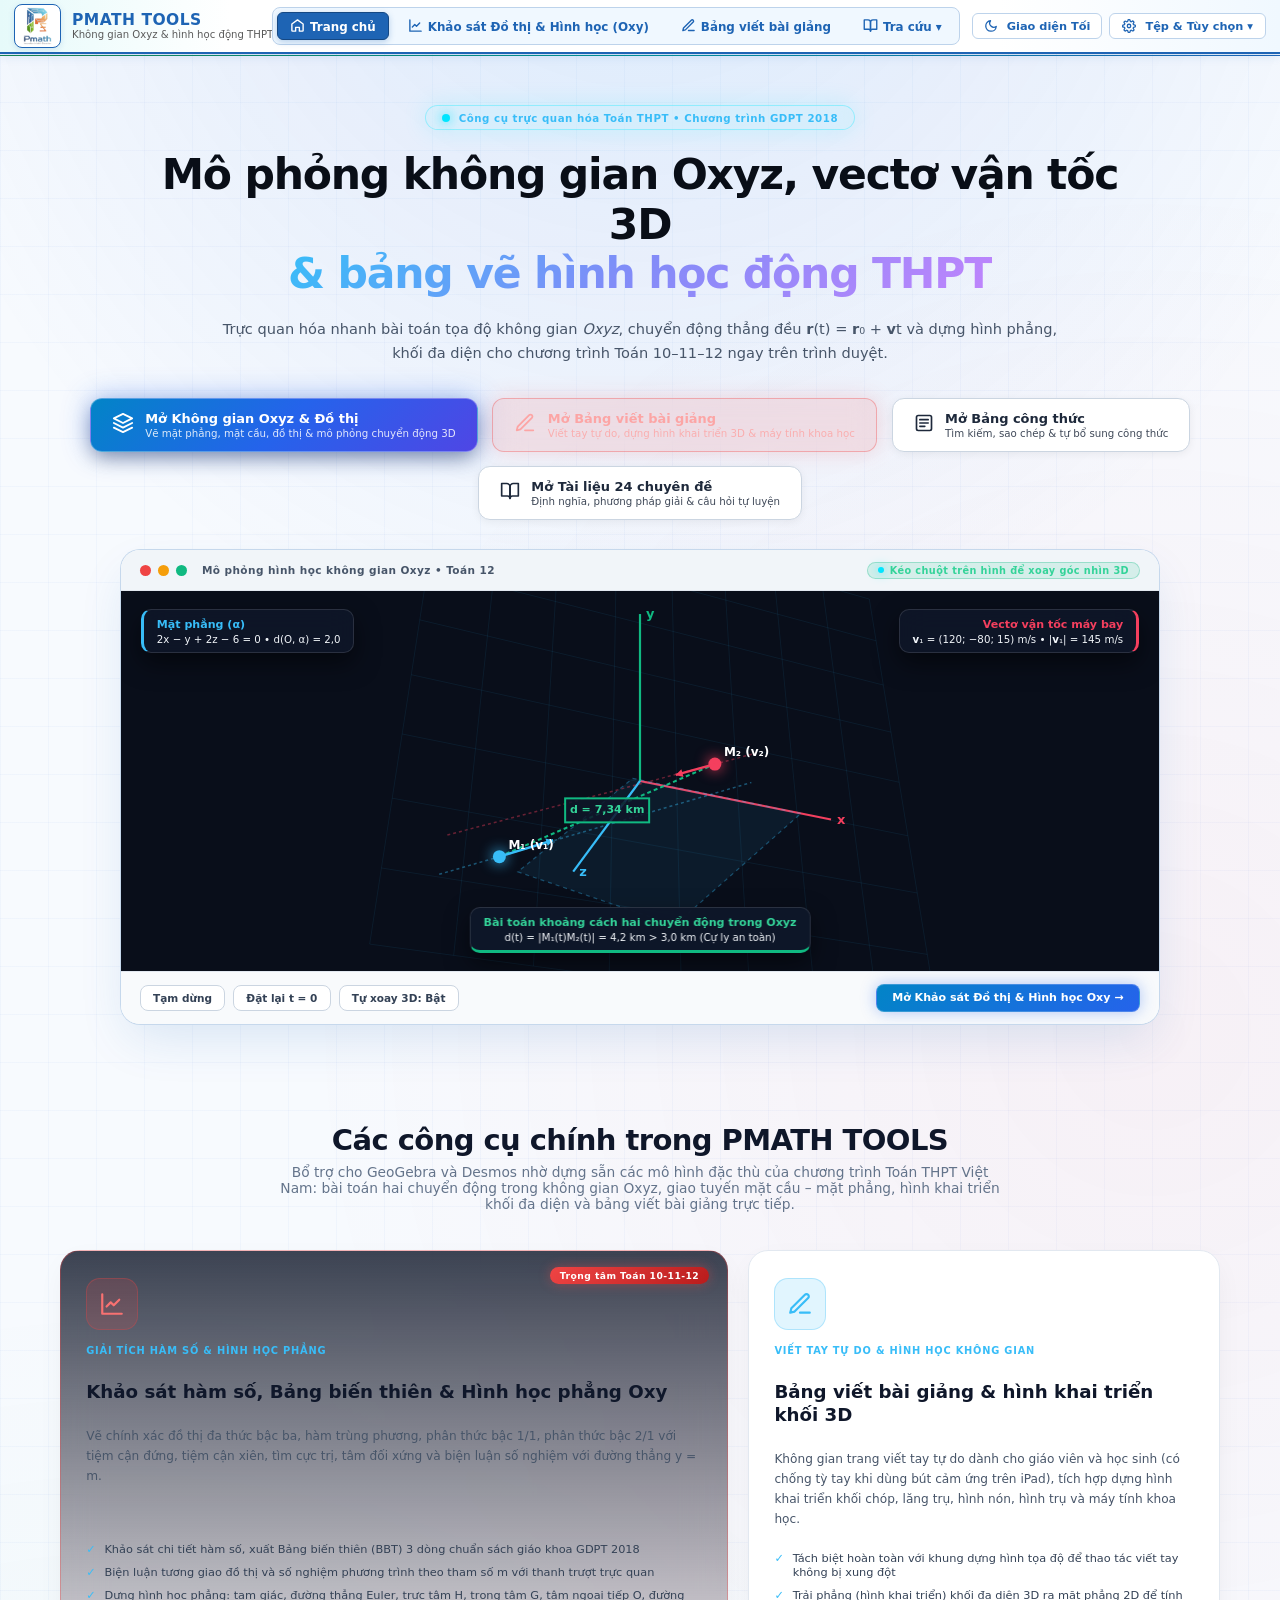
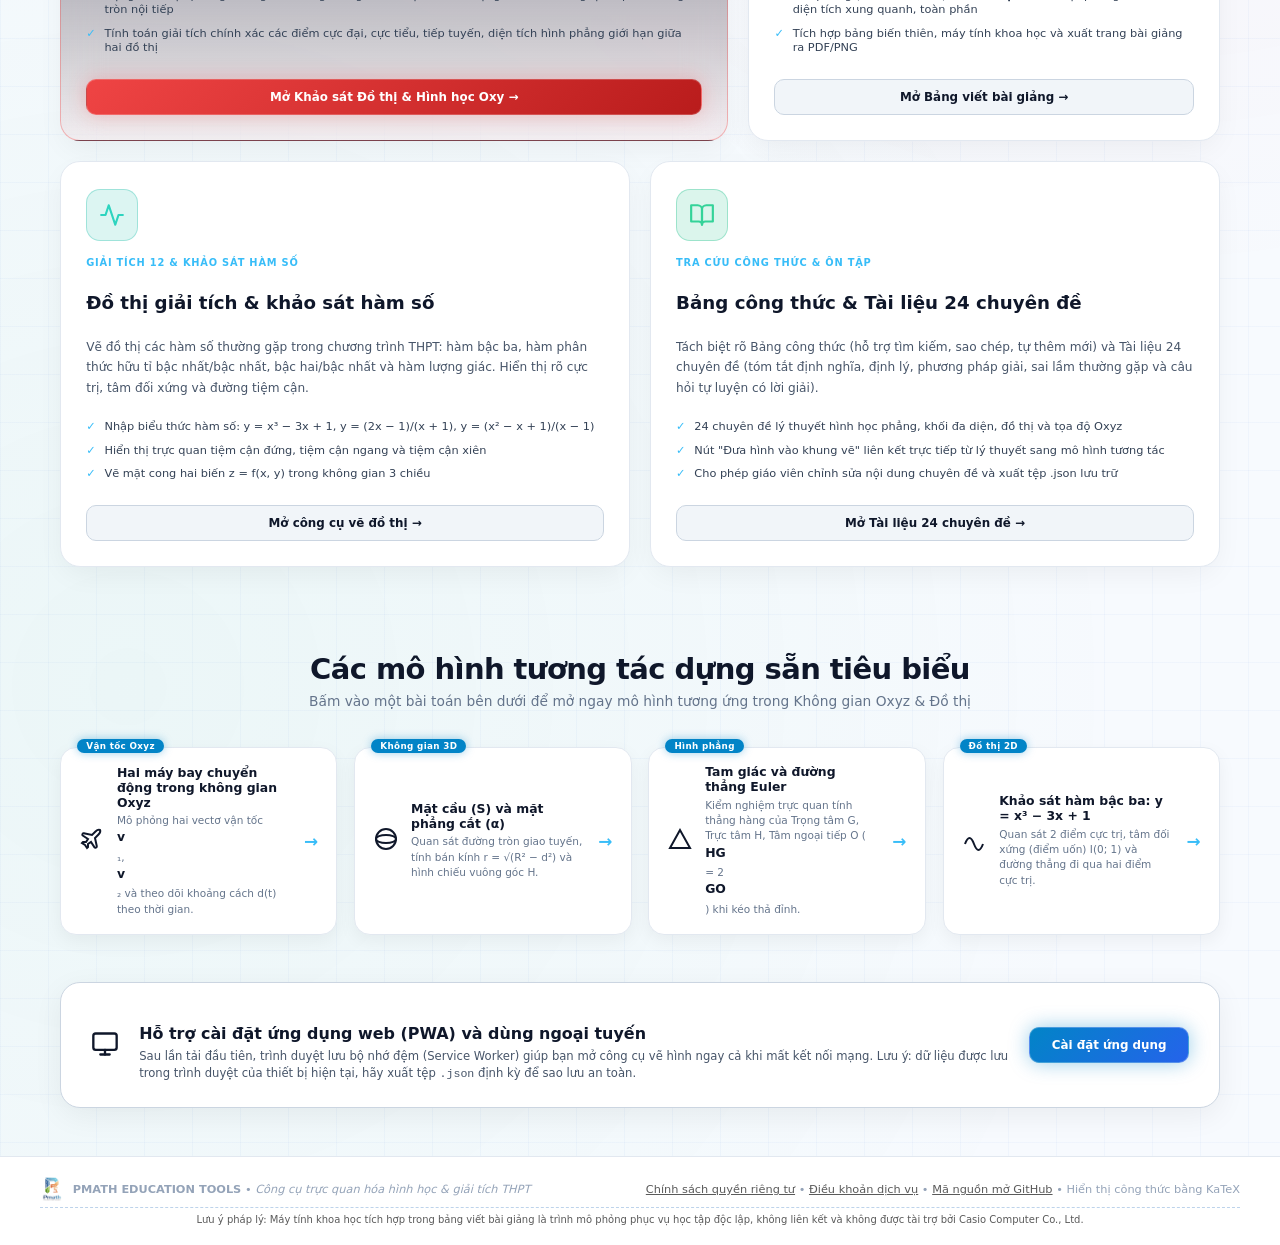
==== commit ac2810d4: "fix(board): sua loi cu phap const trong bundle index gay trang man hinh bang viet bai va cap nhat v4" ====
--- a/index.html
+++ b/index.html
@@ -14,14 +14,14 @@
   <script src="https://accounts.google.com/gsi/client" async defer></script>
   <!-- Core Styles & Fonts (AxMath + KaTeX + Times New Roman) -->
   <link rel="stylesheet" href="./assets/index-B5VXrJpN.css" />
-  <!-- PMATH Education Signature Styles (Cache Busted v4.2) -->
-  <link rel="stylesheet" href="./styles.css?v=4.2" />
+  <!-- PMATH Education Signature Styles (Cache Busted v4.3) -->
+  <link rel="stylesheet" href="./styles.css?v=4.3" />
   <script>
     try {
       if ('caches' in window) {
         caches.keys().then(function(keys) {
           keys.forEach(function(k) {
-            if (k !== 'pmath-cache-v4.2') caches.delete(k);
+            if (k !== 'pmath-cache-v4.3') caches.delete(k);
           });
         });
       }
@@ -1735,15 +1735,15 @@
   </script>
 
   <!-- PMATH Board Core Engine -->
-  <script defer src="./assets/index-Cfxrtuua.js?v=4.2"></script>
+  <script defer src="./assets/index-Cfxrtuua.js?v=4.3"></script>
   <!-- PMATH 2D/3D Equation, Formula Hub & Knowledge Handbook Engine -->
-  <script defer src="./data.js?v=4.2"></script>
-  <script defer src="./formulas-data.js?v=4.2"></script>
-  <script defer src="./equations.js?v=4.2"></script>
-  <script defer src="./analysis-engine.js?v=4.2"></script>
-  <script defer src="./google-drive.js?v=4.2"></script>
-  <script defer src="./app.js?v=4.2"></script>
-  <script defer src="./knowledge-handbook.js?v=4.2"></script>
+  <script defer src="./data.js?v=4.3"></script>
+  <script defer src="./formulas-data.js?v=4.3"></script>
+  <script defer src="./equations.js?v=4.3"></script>
+  <script defer src="./analysis-engine.js?v=4.3"></script>
+  <script defer src="./google-drive.js?v=4.3"></script>
+  <script defer src="./app.js?v=4.3"></script>
+  <script defer src="./knowledge-handbook.js?v=4.3"></script>
   <!-- Hidden file picker for global PDF loading -->
   <input type="file" id="pmathGlobalPdfInput" accept="application/pdf,.pdf" style="display:none;" />
 
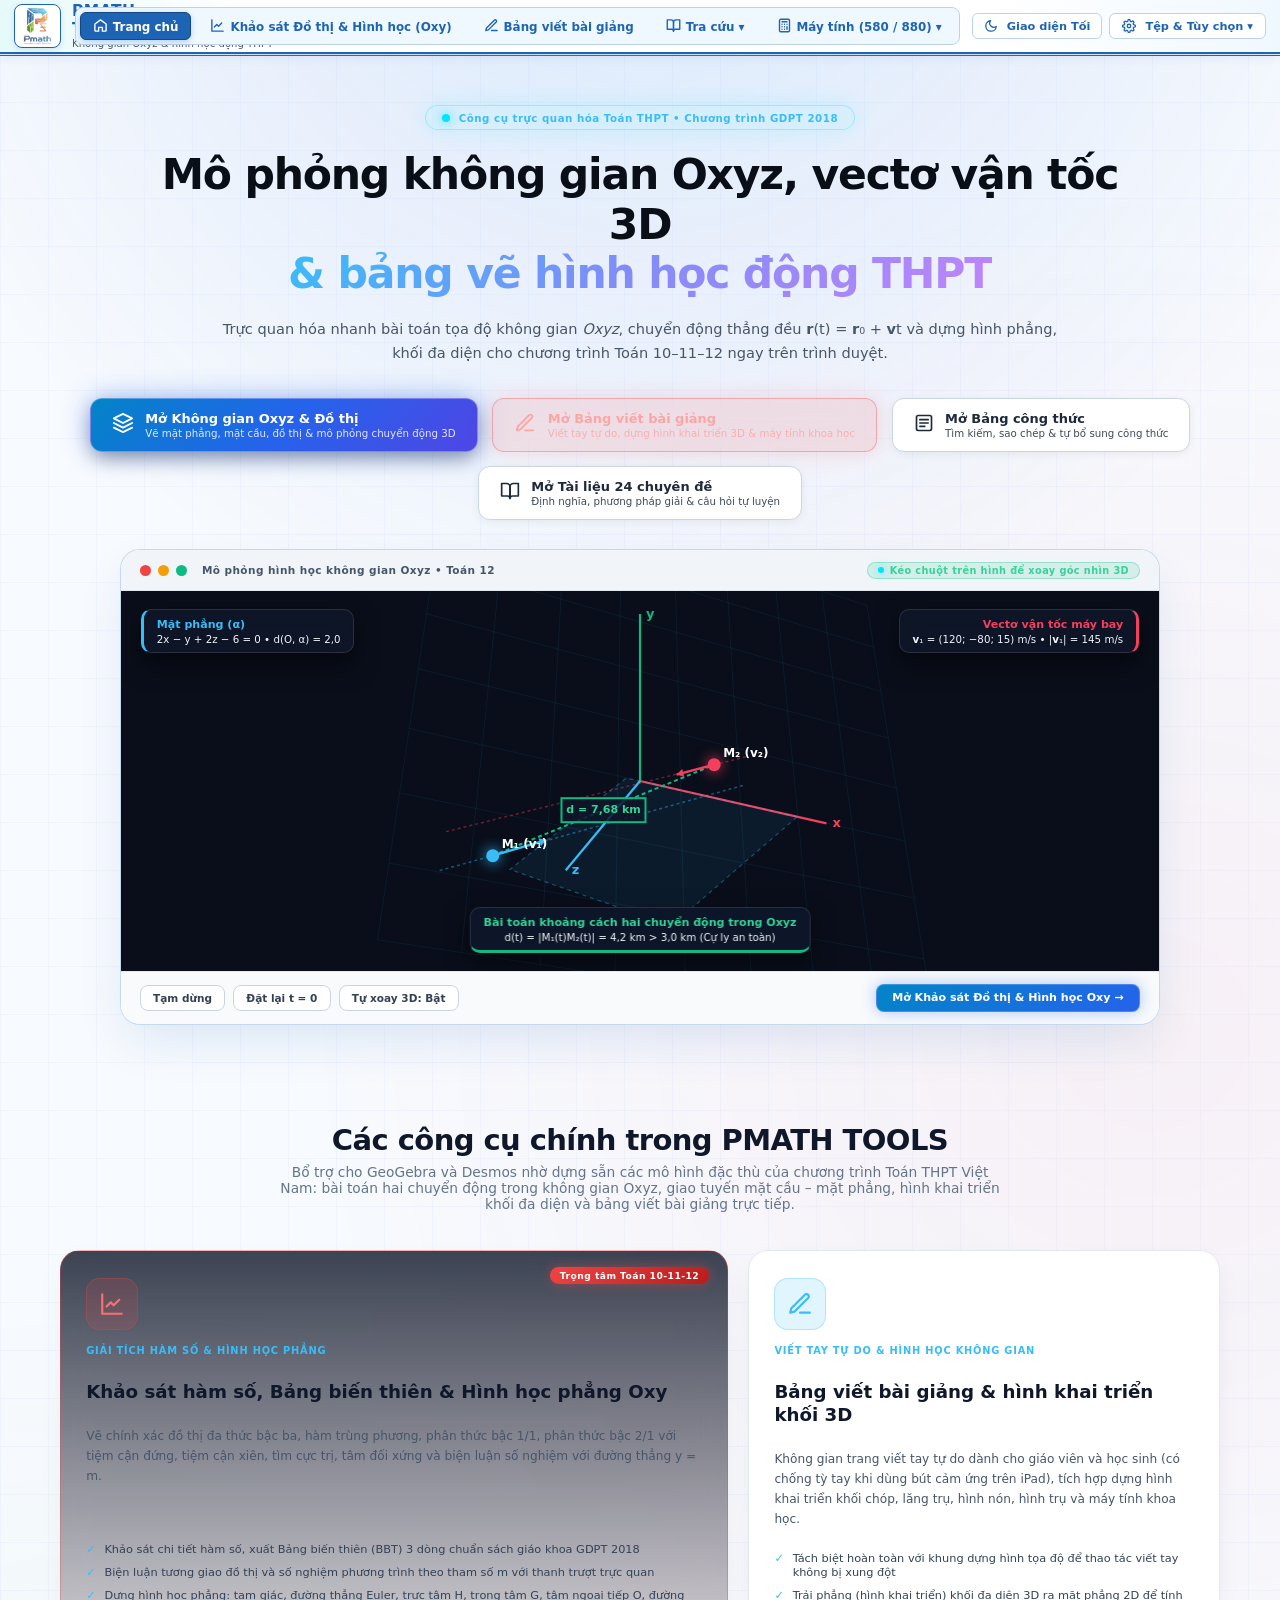
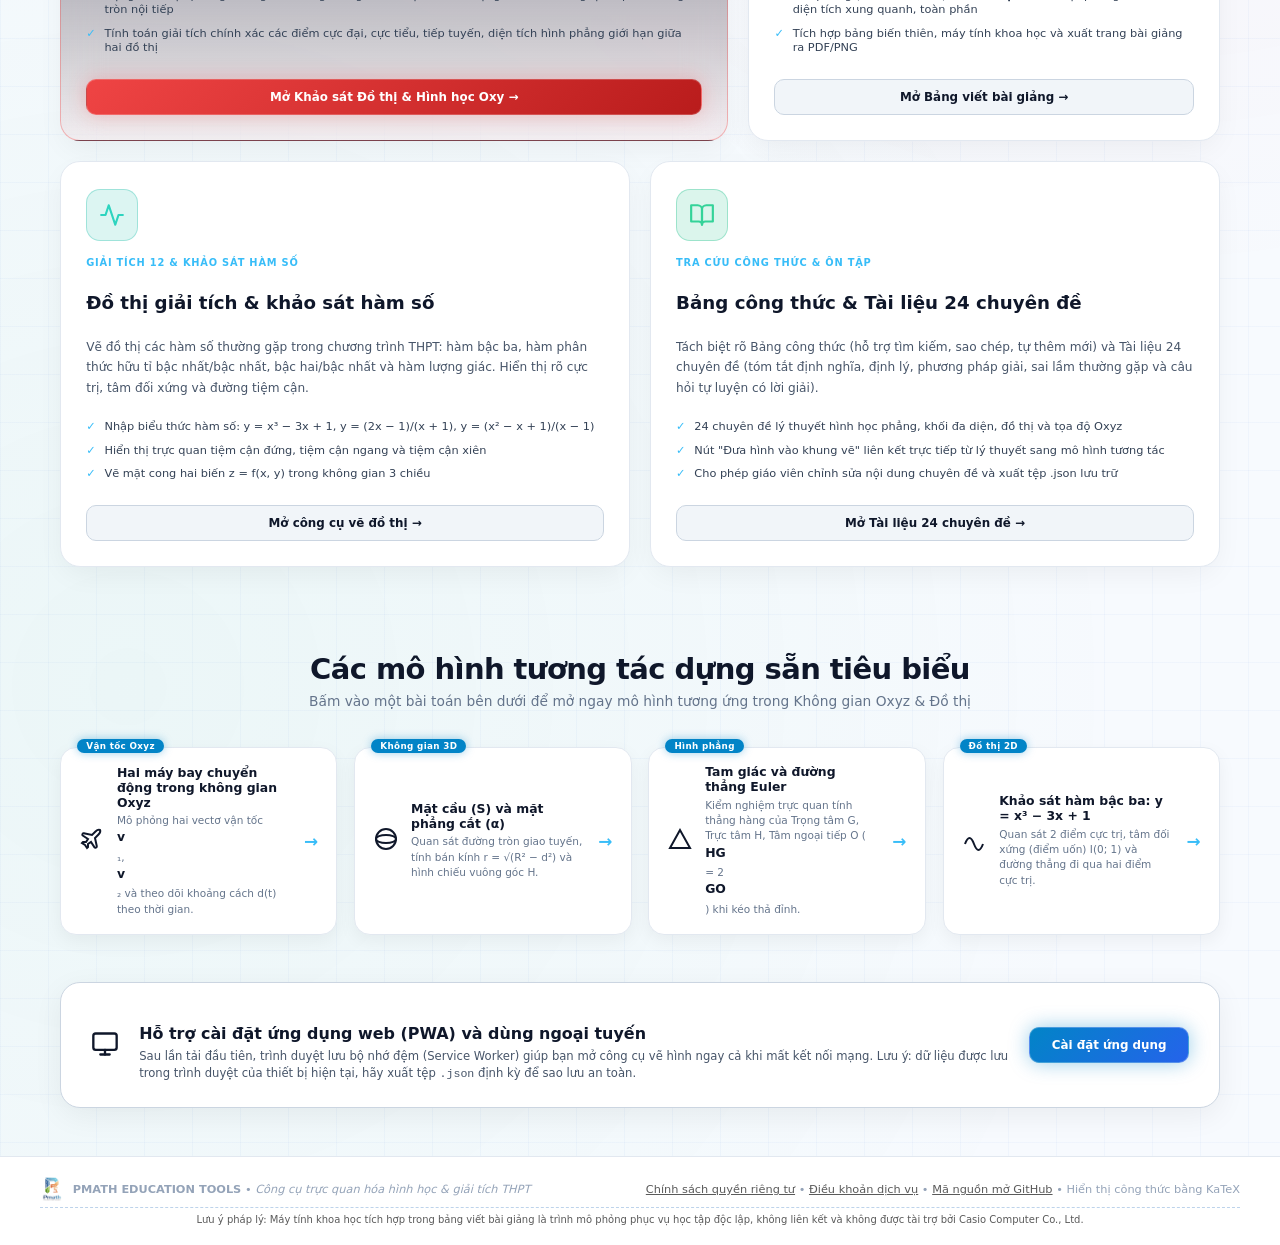
==== commit 85f36546: "feat(calc): them may tinh fx-580 PRO va fx-880 ULTRA ho tro mo song song 2 may v4.4" ====
--- a/index.html
+++ b/index.html
@@ -14,14 +14,14 @@
   <script src="https://accounts.google.com/gsi/client" async defer></script>
   <!-- Core Styles & Fonts (AxMath + KaTeX + Times New Roman) -->
   <link rel="stylesheet" href="./assets/index-B5VXrJpN.css" />
-  <!-- PMATH Education Signature Styles (Cache Busted v4.3) -->
-  <link rel="stylesheet" href="./styles.css?v=4.3" />
+  <!-- PMATH Education Signature Styles (Cache Busted v4.4) -->
+  <link rel="stylesheet" href="./styles.css?v=4.4" />
   <script>
     try {
       if ('caches' in window) {
         caches.keys().then(function(keys) {
           keys.forEach(function(k) {
-            if (k !== 'pmath-cache-v4.3') caches.delete(k);
+            if (k !== 'pmath-cache-v4.4') caches.delete(k);
           });
         });
       }
@@ -85,6 +85,37 @@
             <div>
               <strong>Tài liệu 24 chuyên đề</strong>
               <small>Định nghĩa, định lý, phương pháp giải &amp; bài tập</small>
+            </div>
+          </button>
+        </div>
+      </div>
+
+      <!-- Mục thứ 5: Máy tính (580 & 880) -->
+      <div class="top-dropdown-wrap" id="calculatorDropdownWrap">
+        <button type="button" class="pmath-nav-tab" id="topCalculatorMenuBtn" aria-expanded="false" title="Máy tính khoa học THPT fx-580 &amp; fx-880">
+          <svg aria-hidden="true" width="15" height="15" viewBox="0 0 24 24" fill="none" stroke="currentColor" stroke-width="2.2" stroke-linecap="round" stroke-linejoin="round" style="vertical-align:-2px;margin-right:5px;"><rect x="4" y="2" width="16" height="20" rx="2"/><line x1="8" y1="6" x2="16" y2="6"/><line x1="16" y1="14" x2="16" y2="18"/><path d="M8 10h.01M12 10h.01M16 10h.01M8 14h.01M12 14h.01M8 18h.01M12 18h.01"/></svg>Máy tính (580 / 880) ▾
+        </button>
+        <div class="top-dropdown-menu" id="calculatorDropdownMenu" style="display: none;">
+          <button type="button" class="top-dropdown-item" id="topOpenCalc580Btn">
+            <svg aria-hidden="true" width="16" height="16" viewBox="0 0 24 24" fill="none" stroke="currentColor" stroke-width="2"><rect x="5" y="2" width="14" height="20" rx="2"/><line x1="8" y1="6" x2="16" y2="6"/><circle cx="8.5" cy="11.5" r="1"/><circle cx="12" cy="11.5" r="1"/><circle cx="15.5" cy="11.5" r="1"/><circle cx="8.5" cy="15.5" r="1"/><circle cx="12" cy="15.5" r="1"/><circle cx="15.5" cy="15.5" r="1"/></svg>
+            <div>
+              <strong>Mở máy tính fx-580 PRO</strong>
+              <small>Bố cục bàn phím chuẩn ClassWiz fx-580VN X</small>
+            </div>
+          </button>
+          <button type="button" class="top-dropdown-item" id="topOpenCalc880Btn">
+            <svg aria-hidden="true" width="16" height="16" viewBox="0 0 24 24" fill="none" stroke="currentColor" stroke-width="2"><rect x="5" y="2" width="14" height="20" rx="2"/><circle cx="12" cy="6" r="2"/><circle cx="8" cy="11" r="1"/><circle cx="12" cy="11" r="1.5"/><circle cx="16" cy="11" r="1"/><circle cx="8" cy="15" r="1"/><circle cx="12" cy="15" r="1"/><rect x="15" y="14" width="2" height="4" rx="0.5"/></svg>
+            <div>
+              <strong>Mở máy tính fx-880 ULTRA</strong>
+              <small>Bố cục bàn phím thế hệ mới CW (Home/OK/Catalog/EXE)</small>
+            </div>
+          </button>
+          <div style="height:1px; background:var(--border-color); margin:4px 0;"></div>
+          <button type="button" class="top-dropdown-item" id="topOpenDualCalcsBtn" style="color:var(--defcolor); font-weight:700;">
+            <svg aria-hidden="true" width="16" height="16" viewBox="0 0 24 24" fill="none" stroke="currentColor" stroke-width="2"><rect x="2" y="4" width="9" height="16" rx="1.5"/><rect x="13" y="4" width="9" height="16" rx="1.5"/></svg>
+            <div>
+              <strong>Mở song song cả 2 máy (580 &amp; 880)</strong>
+              <small>Đặt 2 máy cạnh nhau để so sánh thao tác giảng dạy</small>
             </div>
           </button>
         </div>
@@ -1304,6 +1335,8 @@
       const moreMenu = document.getElementById("moreOptionsDropdownMenu");
       const d3dBtn = document.getElementById("desmos3DPresetsBtn");
       const d3dMenu = document.getElementById("desmos3DPresetsMenu");
+      const calcBtn = document.getElementById("topCalculatorMenuBtn");
+      const calcMenu = document.getElementById("calculatorDropdownMenu");
 
       function closeAllTopDropdowns() {
         if (refMenu) {
@@ -1321,6 +1354,11 @@
           d3dMenu.style.display = "none";
         }
         if (d3dBtn) d3dBtn.setAttribute("aria-expanded", "false");
+        if (calcMenu) {
+          calcMenu.classList.remove("open");
+          calcMenu.style.display = "none";
+        }
+        if (calcBtn) calcBtn.setAttribute("aria-expanded", "false");
       }
 
       if (refBtn && refMenu) {
@@ -1362,8 +1400,46 @@
         });
       }
 
+      if (calcBtn && calcMenu) {
+        calcBtn.addEventListener("click", (e) => {
+          e.stopPropagation();
+          const isOpen = calcMenu.style.display === "flex" || calcMenu.classList.contains("open");
+          closeAllTopDropdowns();
+          if (!isOpen) {
+            calcMenu.classList.add("open");
+            calcMenu.style.display = "flex";
+            calcBtn.setAttribute("aria-expanded", "true");
+          }
+        });
+      }
+
+      // Máy tính fx-580 & fx-880 buttons
+      const openCalc580Btn = document.getElementById("topOpenCalc580Btn");
+      if (openCalc580Btn) {
+        openCalc580Btn.addEventListener("click", () => {
+          closeAllTopDropdowns();
+          if (window.PMathCalculator) window.PMathCalculator.open("580");
+        });
+      }
+
+      const openCalc880Btn = document.getElementById("topOpenCalc880Btn");
+      if (openCalc880Btn) {
+        openCalc880Btn.addEventListener("click", () => {
+          closeAllTopDropdowns();
+          if (window.PMathCalculator) window.PMathCalculator.open("880");
+        });
+      }
+
+      const openDualCalcsBtn = document.getElementById("topOpenDualCalcsBtn");
+      if (openDualCalcsBtn) {
+        openDualCalcsBtn.addEventListener("click", () => {
+          closeAllTopDropdowns();
+          if (window.PMathCalculator) window.PMathCalculator.openDual();
+        });
+      }
+
       document.addEventListener("click", () => closeAllTopDropdowns());
-      [refMenu, moreMenu, d3dMenu].forEach((menu) => {
+      [refMenu, moreMenu, d3dMenu, calcMenu].forEach((menu) => {
         if (!menu) return;
         menu.addEventListener("click", (e) => {
           if (e.target.closest(".top-dropdown-item")) {
@@ -1735,15 +1811,16 @@
   </script>
 
   <!-- PMATH Board Core Engine -->
-  <script defer src="./assets/index-Cfxrtuua.js?v=4.3"></script>
-  <!-- PMATH 2D/3D Equation, Formula Hub & Knowledge Handbook Engine -->
-  <script defer src="./data.js?v=4.3"></script>
-  <script defer src="./formulas-data.js?v=4.3"></script>
-  <script defer src="./equations.js?v=4.3"></script>
-  <script defer src="./analysis-engine.js?v=4.3"></script>
-  <script defer src="./google-drive.js?v=4.3"></script>
-  <script defer src="./app.js?v=4.3"></script>
-  <script defer src="./knowledge-handbook.js?v=4.3"></script>
+  <script defer src="./assets/index-Cfxrtuua.js?v=4.4"></script>
+  <!-- PMATH 2D/3D Equation, Formula Hub, Scientific Calculators & Knowledge Handbook Engine -->
+  <script defer src="./data.js?v=4.4"></script>
+  <script defer src="./formulas-data.js?v=4.4"></script>
+  <script defer src="./equations.js?v=4.4"></script>
+  <script defer src="./analysis-engine.js?v=4.4"></script>
+  <script defer src="./google-drive.js?v=4.4"></script>
+  <script defer src="./calculators.js?v=4.4"></script>
+  <script defer src="./app.js?v=4.4"></script>
+  <script defer src="./knowledge-handbook.js?v=4.4"></script>
   <!-- Hidden file picker for global PDF loading -->
   <input type="file" id="pmathGlobalPdfInput" accept="application/pdf,.pdf" style="display:none;" />
 
--- a/styles.css
+++ b/styles.css
@@ -5285,3 +5285,284 @@
   background: #1e293b;
   border-left-color: #34d399;
 }
+
+/* ========================================================================== */
+/* PMATH ADVANCED CALCULATORS (fx-580 PRO & fx-880 ULTRA DUAL VIEW ENGINE)    */
+/* ========================================================================== */
+
+.pmath-calc-window {
+  box-shadow: 0 20px 48px rgba(0, 0, 0, 0.65), 0 0 0 1px rgba(255, 255, 255, 0.12);
+  border-radius: 20px;
+  user-select: none;
+  -webkit-user-select: none;
+  font-family: inherit;
+  transition: transform 0.12s ease-out, box-shadow 0.15s ease;
+}
+
+.calc-title {
+  display: flex;
+  align-items: center;
+  gap: 8px;
+  height: 30px;
+  padding: 0 4px 0 8px;
+  cursor: move;
+  touch-action: none;
+}
+
+.calc-badge-brand {
+  font-size: 9px;
+  font-weight: 800;
+  letter-spacing: 0.05em;
+  padding: 1px 6px;
+  border-radius: 4px;
+  text-transform: uppercase;
+}
+
+.theme-580 .calc-badge-brand {
+  background: #1e3a8a;
+  color: #bfdbfe;
+  box-shadow: 0 1px 3px rgba(0, 0, 0, 0.3);
+}
+
+.theme-880 .calc-badge-brand {
+  background: #0284c7;
+  color: #ffffff;
+  box-shadow: 0 1px 3px rgba(0, 0, 0, 0.3);
+}
+
+.calc-name {
+  flex: 1;
+  font-size: 11px;
+  font-weight: 700;
+  letter-spacing: 0.04em;
+  color: #e2e8f0;
+  white-space: nowrap;
+  overflow: hidden;
+  text-overflow: ellipsis;
+}
+
+.calc-title-tools {
+  display: flex;
+  align-items: center;
+  gap: 4px;
+}
+
+.btn-calc-scale,
+.btn-calc-tool,
+.calc-close {
+  background: rgba(255, 255, 255, 0.08);
+  border: 1px solid rgba(255, 255, 255, 0.1);
+  color: #e2e8f0;
+  border-radius: 6px;
+  height: 22px;
+  display: inline-flex;
+  align-items: center;
+  justify-content: center;
+  font-size: 11px;
+  font-weight: 600;
+  cursor: pointer;
+  padding: 0 6px;
+  transition: all 0.15s ease;
+}
+
+.btn-calc-scale:hover,
+.btn-calc-tool:hover {
+  background: rgba(255, 255, 255, 0.2);
+  color: #ffffff;
+}
+
+.calc-close:hover {
+  background: #ef4444;
+  color: #ffffff;
+  border-color: #ef4444;
+}
+
+/* Bezel & LCD Styling */
+.calc-lcd-bezel {
+  padding: 3px;
+  background: #18191c;
+  border-radius: 12px;
+  box-shadow: inset 0 2px 5px rgba(0, 0, 0, 0.6);
+  margin-bottom: 6px;
+}
+
+/* 580 Classic Natural LCD */
+.lcd-580-classic {
+  background: #d4e0ce;
+  color: #172017;
+  border-radius: 9px;
+  padding: 4px 8px 6px;
+  box-shadow: inset 0 2px 4px rgba(0, 0, 0, 0.35);
+  font-family: AxMath, "Cambria Math", "Times New Roman", serif;
+}
+
+.lcd-580-classic .lcd-status {
+  display: flex;
+  gap: 7px;
+  height: 16px;
+  font: 600 11px/16px "Segoe UI", sans-serif;
+  color: rgba(23, 32, 23, 0.18);
+}
+
+.lcd-580-classic .lcd-status .on {
+  color: #172017;
+  font-weight: 700;
+}
+
+/* 880 Deep OLED Matrix LCD */
+.lcd-cw-oled {
+  background: #090e17;
+  color: #f1f5f9;
+  border-radius: 9px;
+  padding: 4px 8px 6px;
+  box-shadow: inset 0 2px 6px rgba(0, 0, 0, 0.8), 0 0 0 1px rgba(56, 189, 248, 0.2);
+  font-family: AxMath, "Cambria Math", "Times New Roman", serif;
+}
+
+.lcd-cw-oled .lcd-status {
+  display: flex;
+  gap: 7px;
+  height: 16px;
+  font: 600 11px/16px "Segoe UI", sans-serif;
+  color: rgba(241, 245, 249, 0.22);
+}
+
+.lcd-cw-oled .lcd-status .on {
+  color: #38bdf8;
+  font-weight: 700;
+  text-shadow: 0 0 4px rgba(56, 189, 248, 0.4);
+}
+
+.lcd-cw-oled .lcd-input {
+  color: #38bdf8;
+}
+
+.lcd-cw-oled .lcd-value {
+  color: #ffffff;
+  text-shadow: 0 0 2px rgba(255, 255, 255, 0.3);
+}
+
+.lcd-cw-oled .lcd-menu-item.sel {
+  background: #0284c7;
+  color: #ffffff;
+}
+
+/* CW D-Pad with Center OK Button */
+.ck-pad-cw {
+  position: relative;
+  display: flex;
+  align-items: center;
+  justify-content: center;
+  width: 78px;
+  height: 60px;
+}
+
+.ck-pad-cw .ck-arrow-center.ok {
+  position: absolute;
+  width: 28px;
+  height: 28px;
+  border-radius: 50%;
+  background: linear-gradient(135deg, #0284c7 0%, #0369a1 100%);
+  color: #ffffff;
+  font-weight: 800;
+  font-size: 11px;
+  border: 1.5px solid rgba(255, 255, 255, 0.25);
+  cursor: pointer;
+  box-shadow: 0 2px 5px rgba(0, 0, 0, 0.45);
+  display: flex;
+  align-items: center;
+  justify-content: center;
+  z-index: 2;
+  transition: transform 0.08s ease, filter 0.08s ease;
+}
+
+.ck-pad-cw .ck-arrow-center.ok:active {
+  transform: scale(0.92);
+  filter: brightness(1.2);
+}
+
+/* 880 Buttons Specific Styling */
+.theme-880 .ck.round {
+  border-radius: 12px;
+}
+
+.theme-880 .ck-shift {
+  color: #fbbf24;
+  font-weight: 700;
+}
+
+.theme-880 .ck-home {
+  background: #1f2937;
+  color: #67e8f9;
+  font-weight: 700;
+}
+
+.theme-880 .ck-back {
+  background: #1f2937;
+  color: #e2e8f0;
+  font-weight: 600;
+}
+
+.theme-880 .fn-cw {
+  background: #272d38;
+  color: #cbd5e1;
+  font-weight: 700;
+  border-radius: 8px;
+}
+
+.theme-880 .exe-cw {
+  background: linear-gradient(135deg, #0284c7 0%, #0369a1 100%) !important;
+  color: #ffffff !important;
+  font-weight: 800 !important;
+  border-color: #38bdf8 !important;
+  box-shadow: 0 2px 6px rgba(2, 132, 199, 0.4);
+}
+
+.calc-footer-legal {
+  text-align: center;
+  font-size: 8px;
+  color: rgba(255, 255, 255, 0.25);
+  letter-spacing: 0.08em;
+  text-transform: uppercase;
+  margin-top: 4px;
+}
+
+/* Minimized Floating Tray */
+.calc-minimized-tray {
+  position: fixed;
+  bottom: 16px;
+  right: 16px;
+  z-index: 999999;
+  display: flex;
+  gap: 8px;
+  flex-wrap: wrap;
+}
+
+.btn-min-calc {
+  background: #1e293b;
+  border: 1px solid rgba(255, 255, 255, 0.15);
+  color: #f8fafc;
+  padding: 6px 14px;
+  border-radius: 999px;
+  font-size: 12px;
+  font-weight: 700;
+  cursor: pointer;
+  box-shadow: 0 8px 20px rgba(0, 0, 0, 0.45);
+  display: inline-flex;
+  align-items: center;
+  gap: 6px;
+  transition: all 0.15s ease;
+}
+
+.btn-min-calc:hover {
+  transform: translateY(-2px);
+  box-shadow: 0 12px 24px rgba(0, 0, 0, 0.55);
+}
+
+.btn-min-580 {
+  border-left: 3px solid #3b82f6;
+}
+
+.btn-min-880 {
+  border-left: 3px solid #06b6d4;
+}
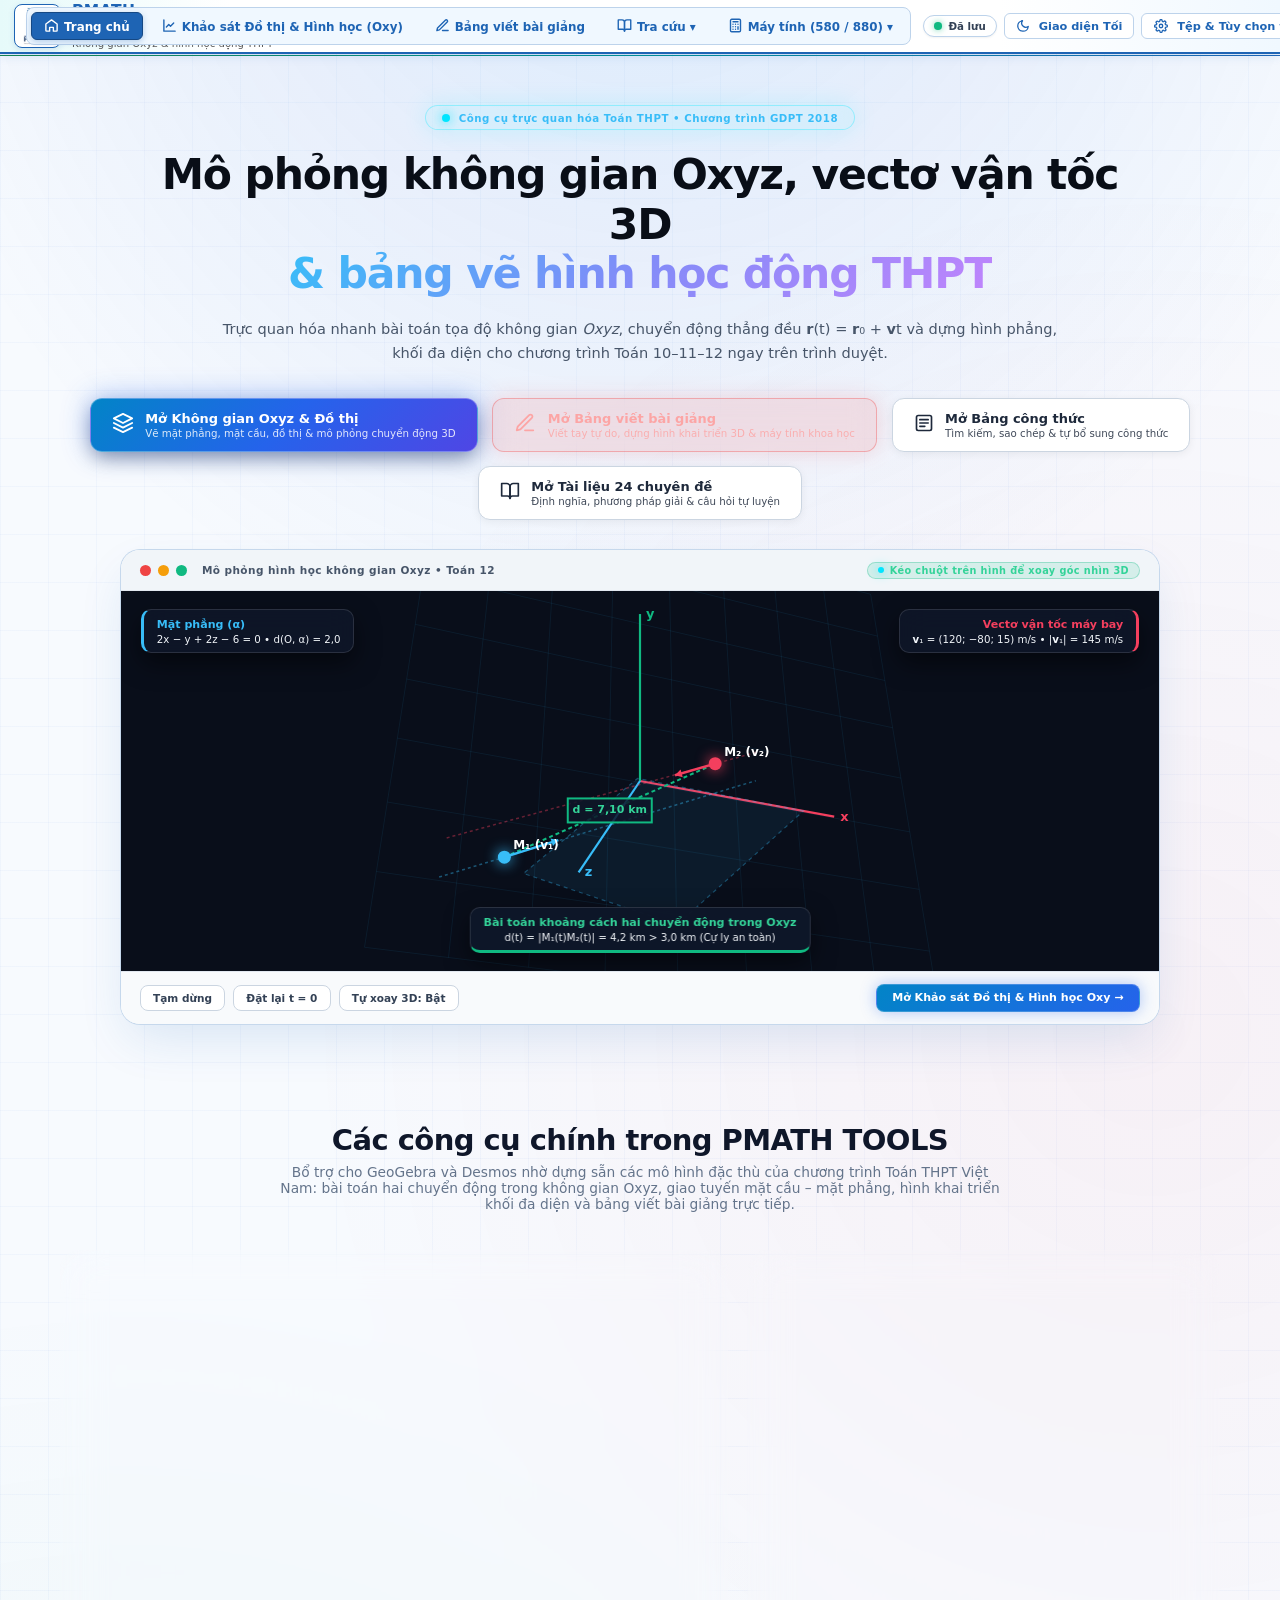
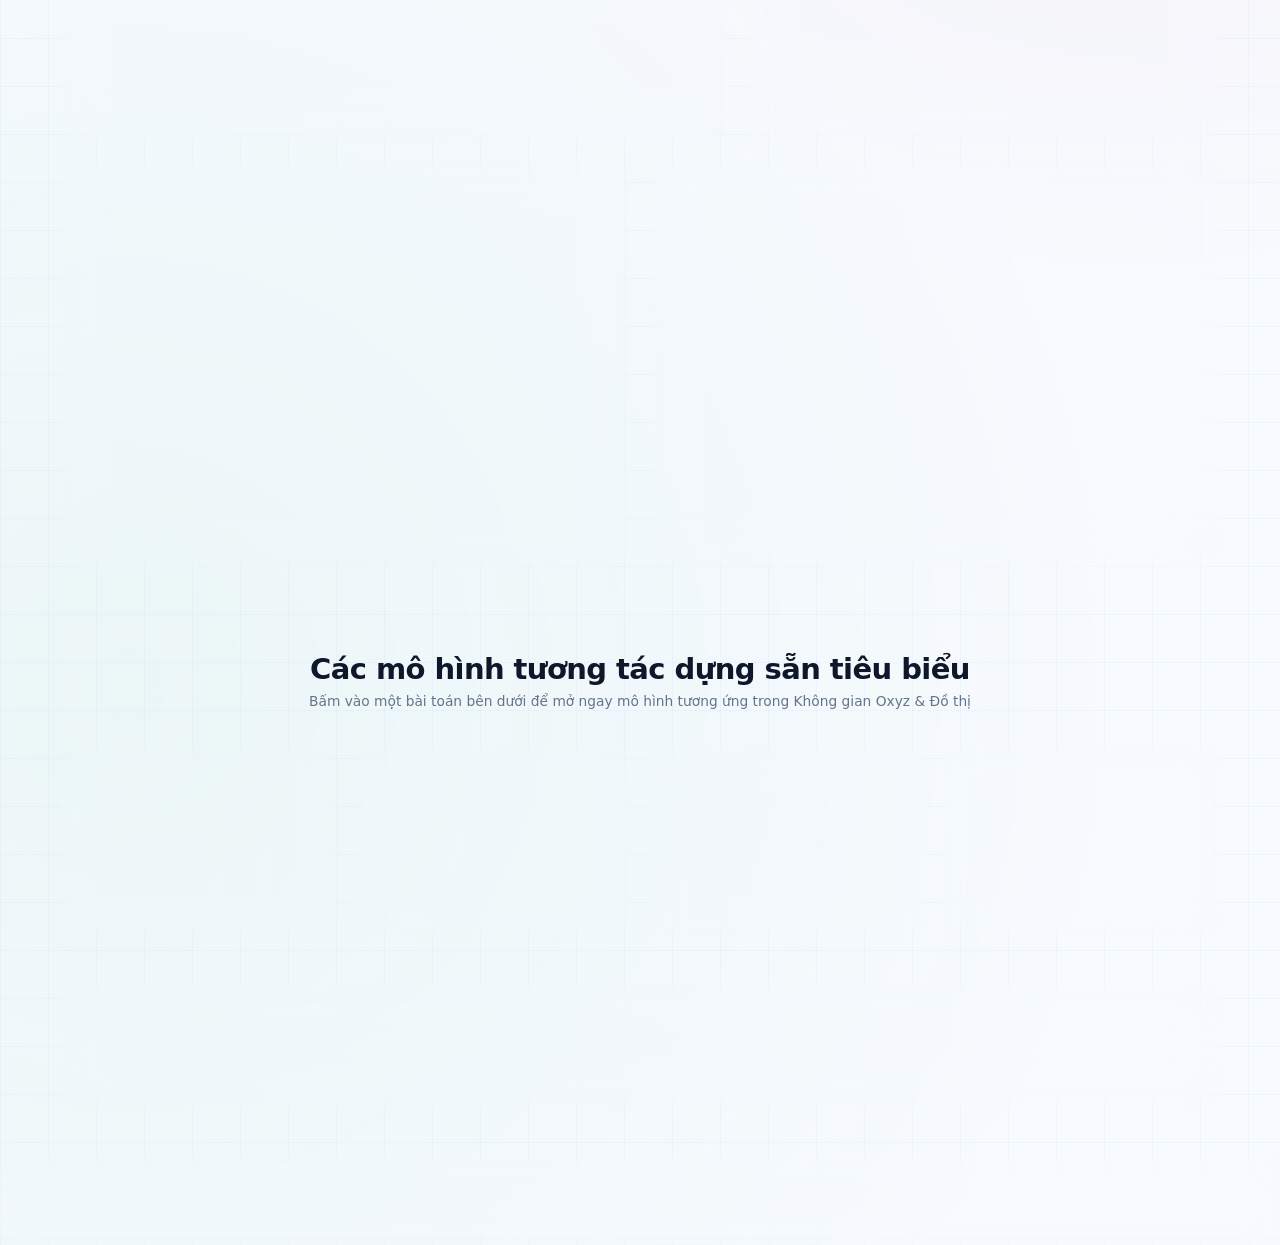
==== commit 21bb38f7: "feat(autosave): them co che auto save lien tuc va canh bao chong tat quen save v4.5" ====
--- a/index.html
+++ b/index.html
@@ -14,14 +14,14 @@
   <script src="https://accounts.google.com/gsi/client" async defer></script>
   <!-- Core Styles & Fonts (AxMath + KaTeX + Times New Roman) -->
   <link rel="stylesheet" href="./assets/index-B5VXrJpN.css" />
-  <!-- PMATH Education Signature Styles (Cache Busted v4.4) -->
-  <link rel="stylesheet" href="./styles.css?v=4.4" />
+  <!-- PMATH Education Signature Styles (Cache Busted v4.5) -->
+  <link rel="stylesheet" href="./styles.css?v=4.5" />
   <script>
     try {
       if ('caches' in window) {
         caches.keys().then(function(keys) {
           keys.forEach(function(k) {
-            if (k !== 'pmath-cache-v4.4') caches.delete(k);
+            if (k !== 'pmath-cache-v4.5') caches.delete(k);
           });
         });
       }
@@ -131,6 +131,12 @@
           🔄 Ghi đè Drive
         </button>
         <button type="button" class="btn-drive-close" id="btnDriveSyncClose" title="Đóng liên kết Google Drive">✕</button>
+      </div>
+
+      <!-- Auto-Save status indicator pill (Bấm để lưu thủ công) -->
+      <div class="top-autosave-pill" id="topAutoSavePill" title="Hệ thống tự động lưu liên tục bài giảng và hình vẽ vào máy (Nhấp để lưu ngay)">
+        <span class="autosave-dot" id="topAutoSaveDot"></span>
+        <span class="autosave-label" id="topAutoSaveLabel">Đã lưu</span>
       </div>
 
       <!-- Nút đổi giao diện Sáng / Tối đặt ngay vị trí dễ bấm nhất -->
@@ -1811,16 +1817,16 @@
   </script>
 
   <!-- PMATH Board Core Engine -->
-  <script defer src="./assets/index-Cfxrtuua.js?v=4.4"></script>
+  <script defer src="./assets/index-Cfxrtuua.js?v=4.5"></script>
   <!-- PMATH 2D/3D Equation, Formula Hub, Scientific Calculators & Knowledge Handbook Engine -->
-  <script defer src="./data.js?v=4.4"></script>
-  <script defer src="./formulas-data.js?v=4.4"></script>
-  <script defer src="./equations.js?v=4.4"></script>
-  <script defer src="./analysis-engine.js?v=4.4"></script>
-  <script defer src="./google-drive.js?v=4.4"></script>
-  <script defer src="./calculators.js?v=4.4"></script>
-  <script defer src="./app.js?v=4.4"></script>
-  <script defer src="./knowledge-handbook.js?v=4.4"></script>
+  <script defer src="./data.js?v=4.5"></script>
+  <script defer src="./formulas-data.js?v=4.5"></script>
+  <script defer src="./equations.js?v=4.5"></script>
+  <script defer src="./analysis-engine.js?v=4.5"></script>
+  <script defer src="./google-drive.js?v=4.5"></script>
+  <script defer src="./calculators.js?v=4.5"></script>
+  <script defer src="./app.js?v=4.5"></script>
+  <script defer src="./knowledge-handbook.js?v=4.5"></script>
   <!-- Hidden file picker for global PDF loading -->
   <input type="file" id="pmathGlobalPdfInput" accept="application/pdf,.pdf" style="display:none;" />
 
--- a/styles.css
+++ b/styles.css
@@ -5566,3 +5566,77 @@
 .btn-min-880 {
   border-left: 3px solid #06b6d4;
 }
+
+/* ========================================================================== */
+/* TOP BAR CONTINUOUS AUTO-SAVE PILL & STATUS BADGE (v4.5)                    */
+/* ========================================================================== */
+
+.top-autosave-pill {
+  display: inline-flex;
+  align-items: center;
+  gap: 7px;
+  background: var(--card-bg, #ffffff);
+  border: 1px solid var(--border-color, #e2e8f0);
+  border-radius: 9999px;
+  padding: 4px 10px;
+  font-size: 0.76rem;
+  font-weight: 600;
+  color: var(--text-color, #334155);
+  box-shadow: 0 1px 2px rgba(0, 0, 0, 0.05);
+  cursor: pointer;
+  transition: all 0.2s cubic-bezier(0.4, 0, 0.2, 1);
+  user-select: none;
+  -webkit-user-select: none;
+}
+
+.top-autosave-pill:hover {
+  background: var(--bg-hover, #f8fafc);
+  border-color: #cbd5e1;
+  transform: translateY(-1px);
+  box-shadow: 0 3px 6px rgba(0, 0, 0, 0.08);
+}
+
+.top-autosave-pill .autosave-dot {
+  width: 7.5px;
+  height: 7.5px;
+  border-radius: 50%;
+  background: #10b981;
+  box-shadow: 0 0 6px rgba(16, 185, 129, 0.6);
+  transition: background 0.3s ease, box-shadow 0.3s ease;
+}
+
+.top-autosave-pill.saving {
+  border-color: #f59e0b;
+  background: rgba(245, 158, 11, 0.08);
+}
+
+.top-autosave-pill.saving .autosave-dot {
+  background: #f59e0b;
+  box-shadow: 0 0 8px rgba(245, 158, 11, 0.8);
+  animation: pmathPulseSaving 0.9s infinite alternate;
+}
+
+@keyframes pmathPulseSaving {
+  0% { transform: scale(0.85); opacity: 0.5; }
+  100% { transform: scale(1.2); opacity: 1; }
+}
+
+[data-theme="dark"] .top-autosave-pill {
+  background: rgba(30, 41, 59, 0.8);
+  border-color: rgba(255, 255, 255, 0.12);
+  color: #e2e8f0;
+}
+
+[data-theme="dark"] .top-autosave-pill:hover {
+  background: rgba(51, 65, 85, 0.9);
+  border-color: rgba(255, 255, 255, 0.25);
+}
+
+@media (max-width: 640px) {
+  .top-autosave-pill .autosave-label {
+    display: none;
+  }
+  .top-autosave-pill {
+    padding: 6px;
+  }
+}
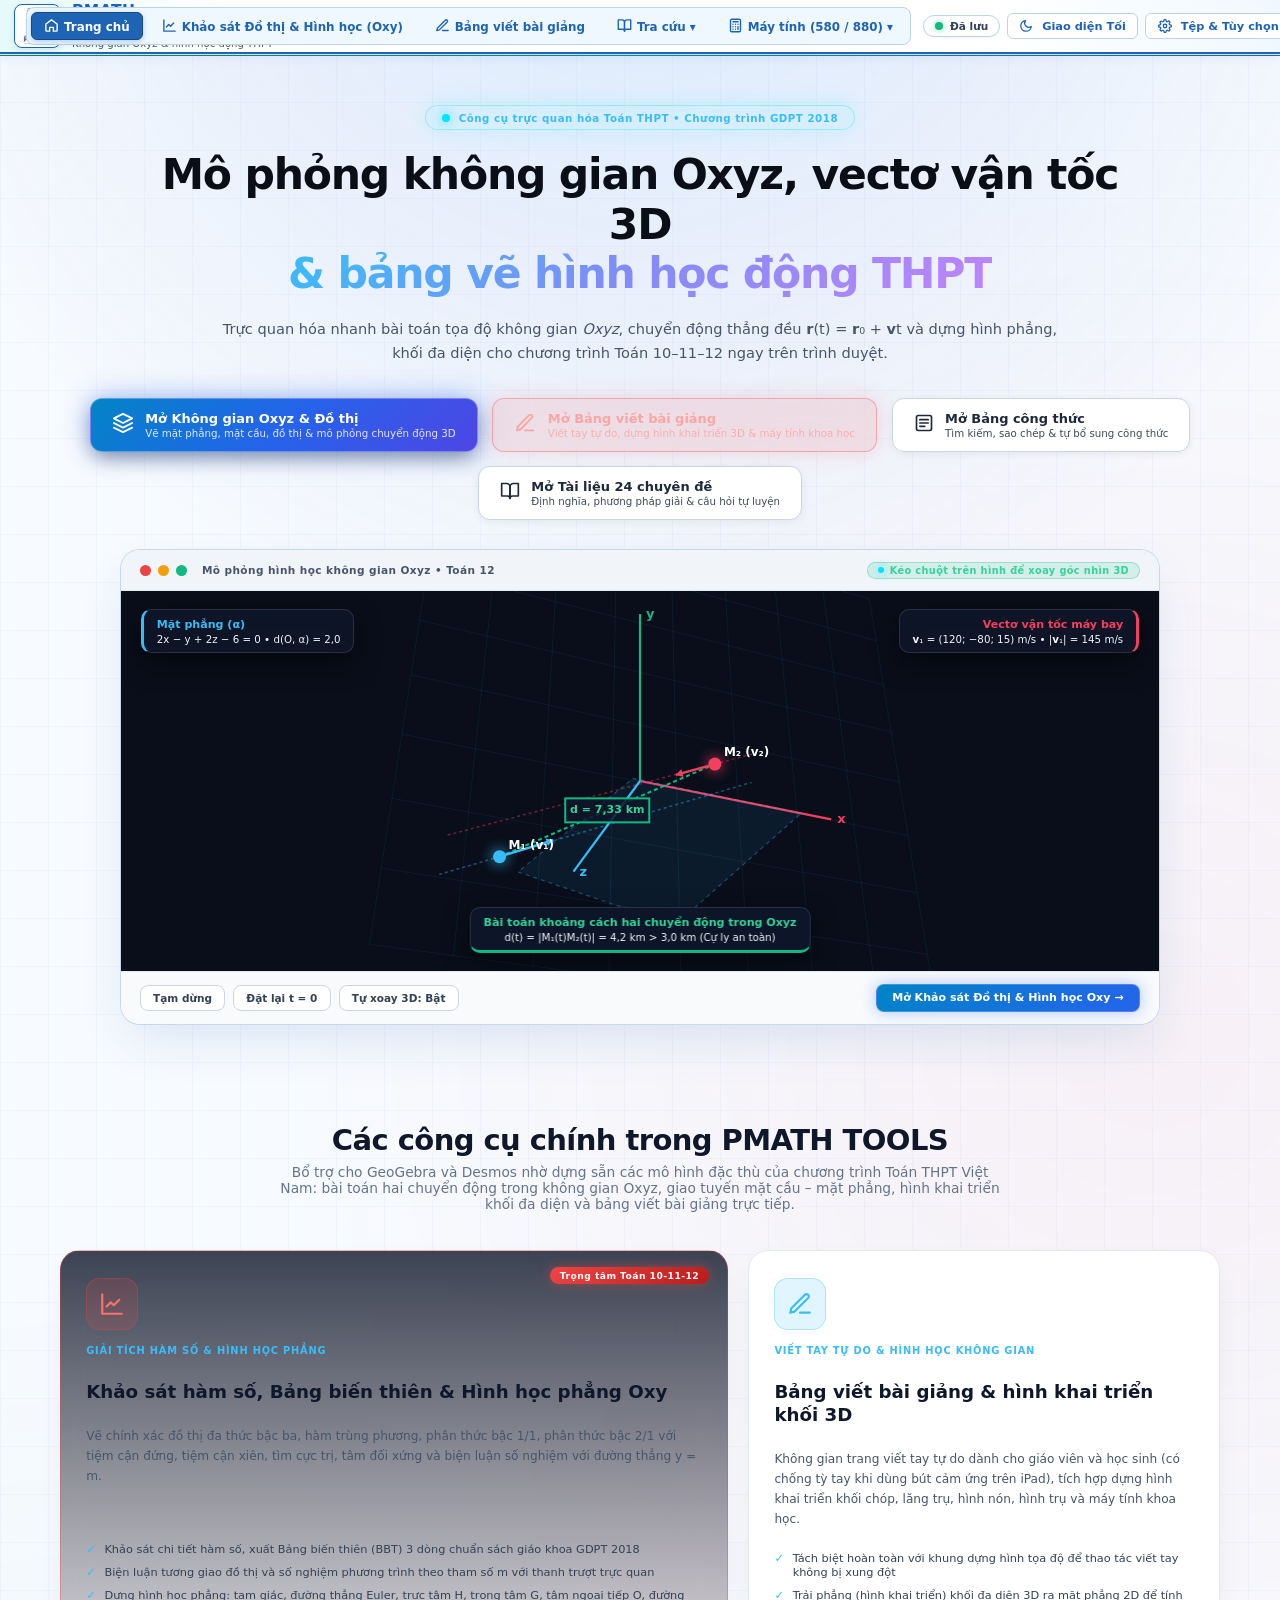
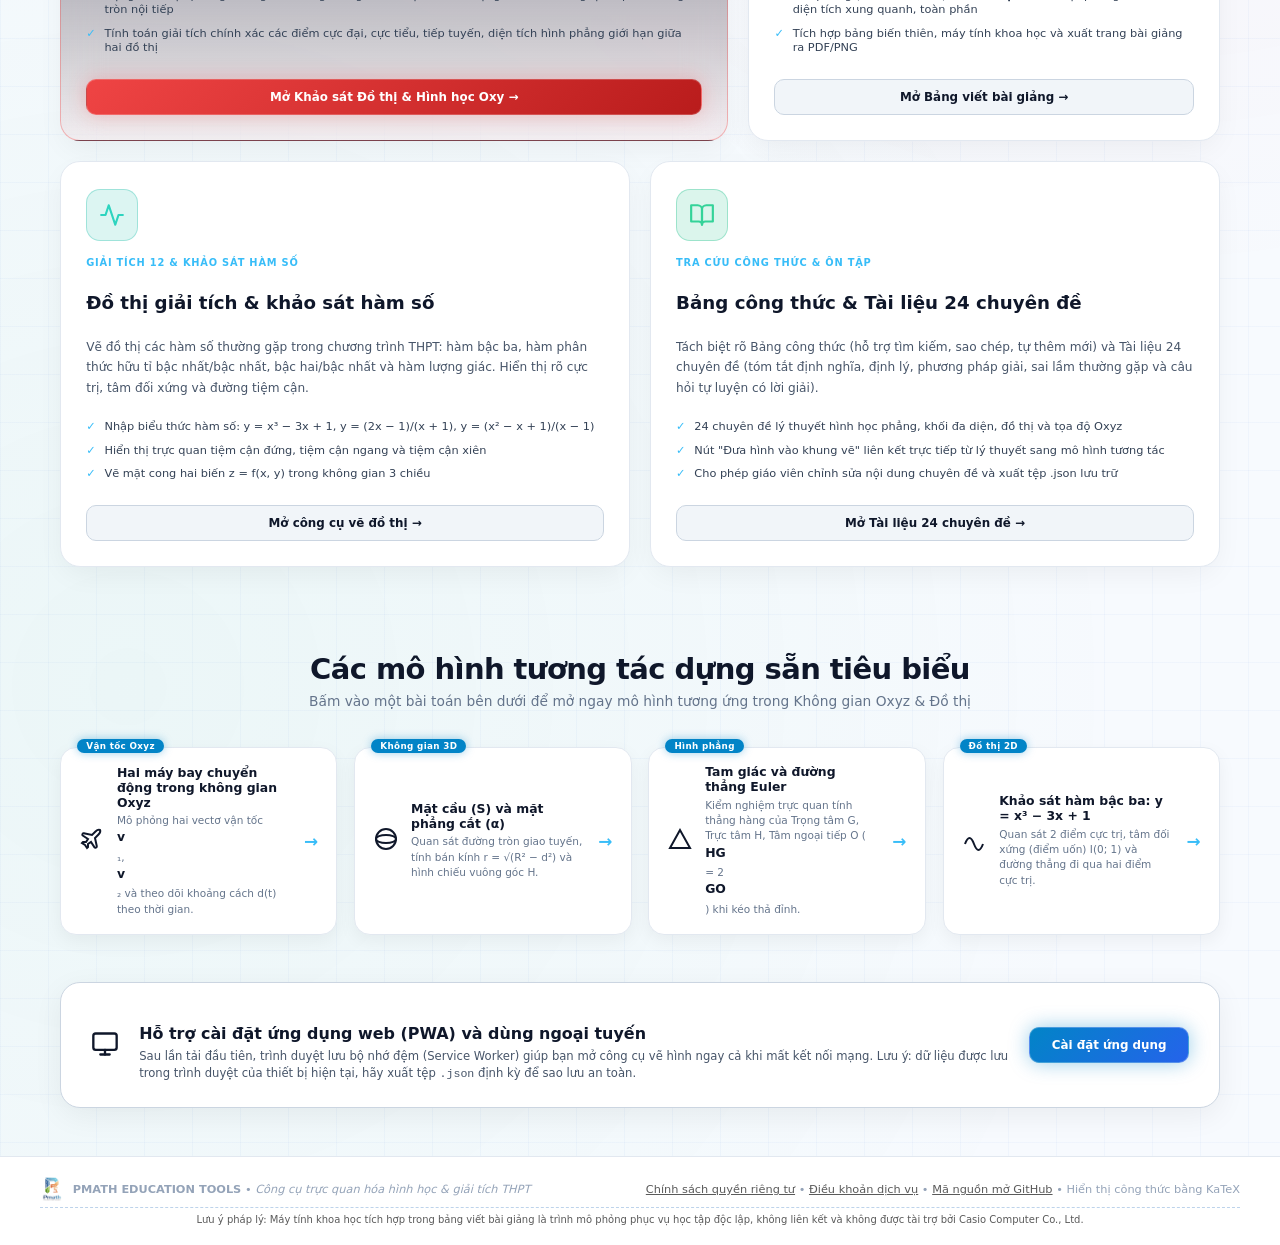
==== commit f3b64e1d: "fix(save): loai bo auto-save dinh ky gay giat lag net but va them co che canh bao bat buoc luu truoc" ====
--- a/index.html
+++ b/index.html
@@ -14,14 +14,14 @@
   <script src="https://accounts.google.com/gsi/client" async defer></script>
   <!-- Core Styles & Fonts (AxMath + KaTeX + Times New Roman) -->
   <link rel="stylesheet" href="./assets/index-B5VXrJpN.css" />
-  <!-- PMATH Education Signature Styles (Cache Busted v4.5) -->
-  <link rel="stylesheet" href="./styles.css?v=4.5" />
+  <!-- PMATH Education Signature Styles (Cache Busted v4.6) -->
+  <link rel="stylesheet" href="./styles.css?v=4.6" />
   <script>
     try {
       if ('caches' in window) {
         caches.keys().then(function(keys) {
           keys.forEach(function(k) {
-            if (k !== 'pmath-cache-v4.5') caches.delete(k);
+            if (k !== 'pmath-cache-v4.6') caches.delete(k);
           });
         });
       }
@@ -133,11 +133,11 @@
         <button type="button" class="btn-drive-close" id="btnDriveSyncClose" title="Đóng liên kết Google Drive">✕</button>
       </div>
 
-      <!-- Auto-Save status indicator pill (Bấm để lưu thủ công) -->
-      <div class="top-autosave-pill" id="topAutoSavePill" title="Hệ thống tự động lưu liên tục bài giảng và hình vẽ vào máy (Nhấp để lưu ngay)">
+      <!-- Nút Lưu bài & Cảnh báo trạng thái trước khi thoát (Bấm để lưu thủ công) -->
+      <button type="button" class="top-autosave-pill saved" id="topAutoSavePill" title="Trạng thái lưu bài giảng & hình vẽ (Bấm vào đây hoặc nhấn Ctrl+S để lưu trước khi tắt)">
         <span class="autosave-dot" id="topAutoSaveDot"></span>
         <span class="autosave-label" id="topAutoSaveLabel">Đã lưu</span>
-      </div>
+      </button>
 
       <!-- Nút đổi giao diện Sáng / Tối đặt ngay vị trí dễ bấm nhất -->
       <button class="btn-top-action theme-action-btn" id="themeToggleBtn" title="Đổi giao diện Sáng / Tối">
@@ -1328,11 +1328,27 @@
         }
       }
 
-      // Top bar navigation tabs
-      if (topBtnHome) topBtnHome.addEventListener("click", activateHome);
-      if (brandHome) brandHome.addEventListener("click", activateHome);
+      // Top bar navigation tabs with Unsaved Work Warning
+      function checkUnsavedBeforeSwitch(action) {
+        const isWbDirty = !!window.__pmathWhiteboardDirty;
+        const isStudioDirty = !!(window.state && window.state.isDirty);
+        if (isWbDirty || isStudioDirty) {
+          const proceed = confirm("⚠️ Bảng viết bài giảng hoặc hình vẽ của bạn có nội dung CHƯA ĐƯỢC LƯU!\n\n• Bấm 'OK' để LƯU BÀI NGAY rồi mới chuyển mục.\n• Bấm 'Cancel' (Hủy) để ở lại tiếp tục làm việc.");
+          if (proceed) {
+            if (typeof window.handleExplicitSave === "function") {
+              window.handleExplicitSave();
+            }
+            action();
+          }
+        } else {
+          action();
+        }
+      }
+
+      if (topBtnHome) topBtnHome.addEventListener("click", () => checkUnsavedBeforeSwitch(activateHome));
+      if (brandHome) brandHome.addEventListener("click", () => checkUnsavedBeforeSwitch(activateHome));
       if (topBtnNR) topBtnNR.addEventListener("click", activateNR);
-      if (topBtnGL) topBtnGL.addEventListener("click", () => activateGeoLab());
+      if (topBtnGL) topBtnGL.addEventListener("click", () => checkUnsavedBeforeSwitch(() => activateGeoLab()));
 
       // Top bar dropdown menus ("Tra cứu ▾", "Tệp & Tùy chọn ▾", "Mẫu 3D Desmos ▾")
       const refBtn = document.getElementById("topReferenceMenuBtn");
@@ -1817,16 +1833,16 @@
   </script>
 
   <!-- PMATH Board Core Engine -->
-  <script defer src="./assets/index-Cfxrtuua.js?v=4.5"></script>
+  <script defer src="./assets/index-Cfxrtuua.js?v=4.6"></script>
   <!-- PMATH 2D/3D Equation, Formula Hub, Scientific Calculators & Knowledge Handbook Engine -->
-  <script defer src="./data.js?v=4.5"></script>
-  <script defer src="./formulas-data.js?v=4.5"></script>
-  <script defer src="./equations.js?v=4.5"></script>
-  <script defer src="./analysis-engine.js?v=4.5"></script>
-  <script defer src="./google-drive.js?v=4.5"></script>
-  <script defer src="./calculators.js?v=4.5"></script>
-  <script defer src="./app.js?v=4.5"></script>
-  <script defer src="./knowledge-handbook.js?v=4.5"></script>
+  <script defer src="./data.js?v=4.6"></script>
+  <script defer src="./formulas-data.js?v=4.6"></script>
+  <script defer src="./equations.js?v=4.6"></script>
+  <script defer src="./analysis-engine.js?v=4.6"></script>
+  <script defer src="./google-drive.js?v=4.6"></script>
+  <script defer src="./calculators.js?v=4.6"></script>
+  <script defer src="./app.js?v=4.6"></script>
+  <script defer src="./knowledge-handbook.js?v=4.6"></script>
   <!-- Hidden file picker for global PDF loading -->
   <input type="file" id="pmathGlobalPdfInput" accept="application/pdf,.pdf" style="display:none;" />
 
--- a/styles.css
+++ b/styles.css
@@ -5568,7 +5568,7 @@
 }
 
 /* ========================================================================== */
-/* TOP BAR CONTINUOUS AUTO-SAVE PILL & STATUS BADGE (v4.5)                    */
+/* TOP BAR MANUAL SAVE BUTTON & UNLOAD WARNING INDICATOR (v4.6)              */
 /* ========================================================================== */
 
 .top-autosave-pill {
@@ -5578,8 +5578,8 @@
   background: var(--card-bg, #ffffff);
   border: 1px solid var(--border-color, #e2e8f0);
   border-radius: 9999px;
-  padding: 4px 10px;
-  font-size: 0.76rem;
+  padding: 4px 11px;
+  font-size: 0.78rem;
   font-weight: 600;
   color: var(--text-color, #334155);
   box-shadow: 0 1px 2px rgba(0, 0, 0, 0.05);
@@ -5597,28 +5597,31 @@
 }
 
 .top-autosave-pill .autosave-dot {
-  width: 7.5px;
-  height: 7.5px;
+  width: 8px;
+  height: 8px;
   border-radius: 50%;
   background: #10b981;
   box-shadow: 0 0 6px rgba(16, 185, 129, 0.6);
   transition: background 0.3s ease, box-shadow 0.3s ease;
 }
 
-.top-autosave-pill.saving {
+/* Dirty State: Prompts user to click to save */
+.top-autosave-pill.dirty {
   border-color: #f59e0b;
-  background: rgba(245, 158, 11, 0.08);
-}
-
-.top-autosave-pill.saving .autosave-dot {
+  background: rgba(245, 158, 11, 0.12);
+  color: #b45309;
+  font-weight: 700;
+}
+
+.top-autosave-pill.dirty .autosave-dot {
   background: #f59e0b;
   box-shadow: 0 0 8px rgba(245, 158, 11, 0.8);
-  animation: pmathPulseSaving 0.9s infinite alternate;
-}
-
-@keyframes pmathPulseSaving {
-  0% { transform: scale(0.85); opacity: 0.5; }
-  100% { transform: scale(1.2); opacity: 1; }
+  animation: pmathPulseDirty 0.8s infinite alternate;
+}
+
+@keyframes pmathPulseDirty {
+  0% { transform: scale(0.85); opacity: 0.55; }
+  100% { transform: scale(1.25); opacity: 1; }
 }
 
 [data-theme="dark"] .top-autosave-pill {
@@ -5630,6 +5633,17 @@
 [data-theme="dark"] .top-autosave-pill:hover {
   background: rgba(51, 65, 85, 0.9);
   border-color: rgba(255, 255, 255, 0.25);
+}
+
+[data-theme="dark"] .top-autosave-pill.dirty {
+  background: rgba(245, 158, 11, 0.2);
+  border-color: #fbbf24;
+  color: #fde68a;
+}
+
+[data-theme="dark"] .top-autosave-pill.dirty .autosave-dot {
+  background: #fbbf24;
+  box-shadow: 0 0 10px rgba(251, 191, 36, 0.9);
 }
 
 @media (max-width: 640px) {
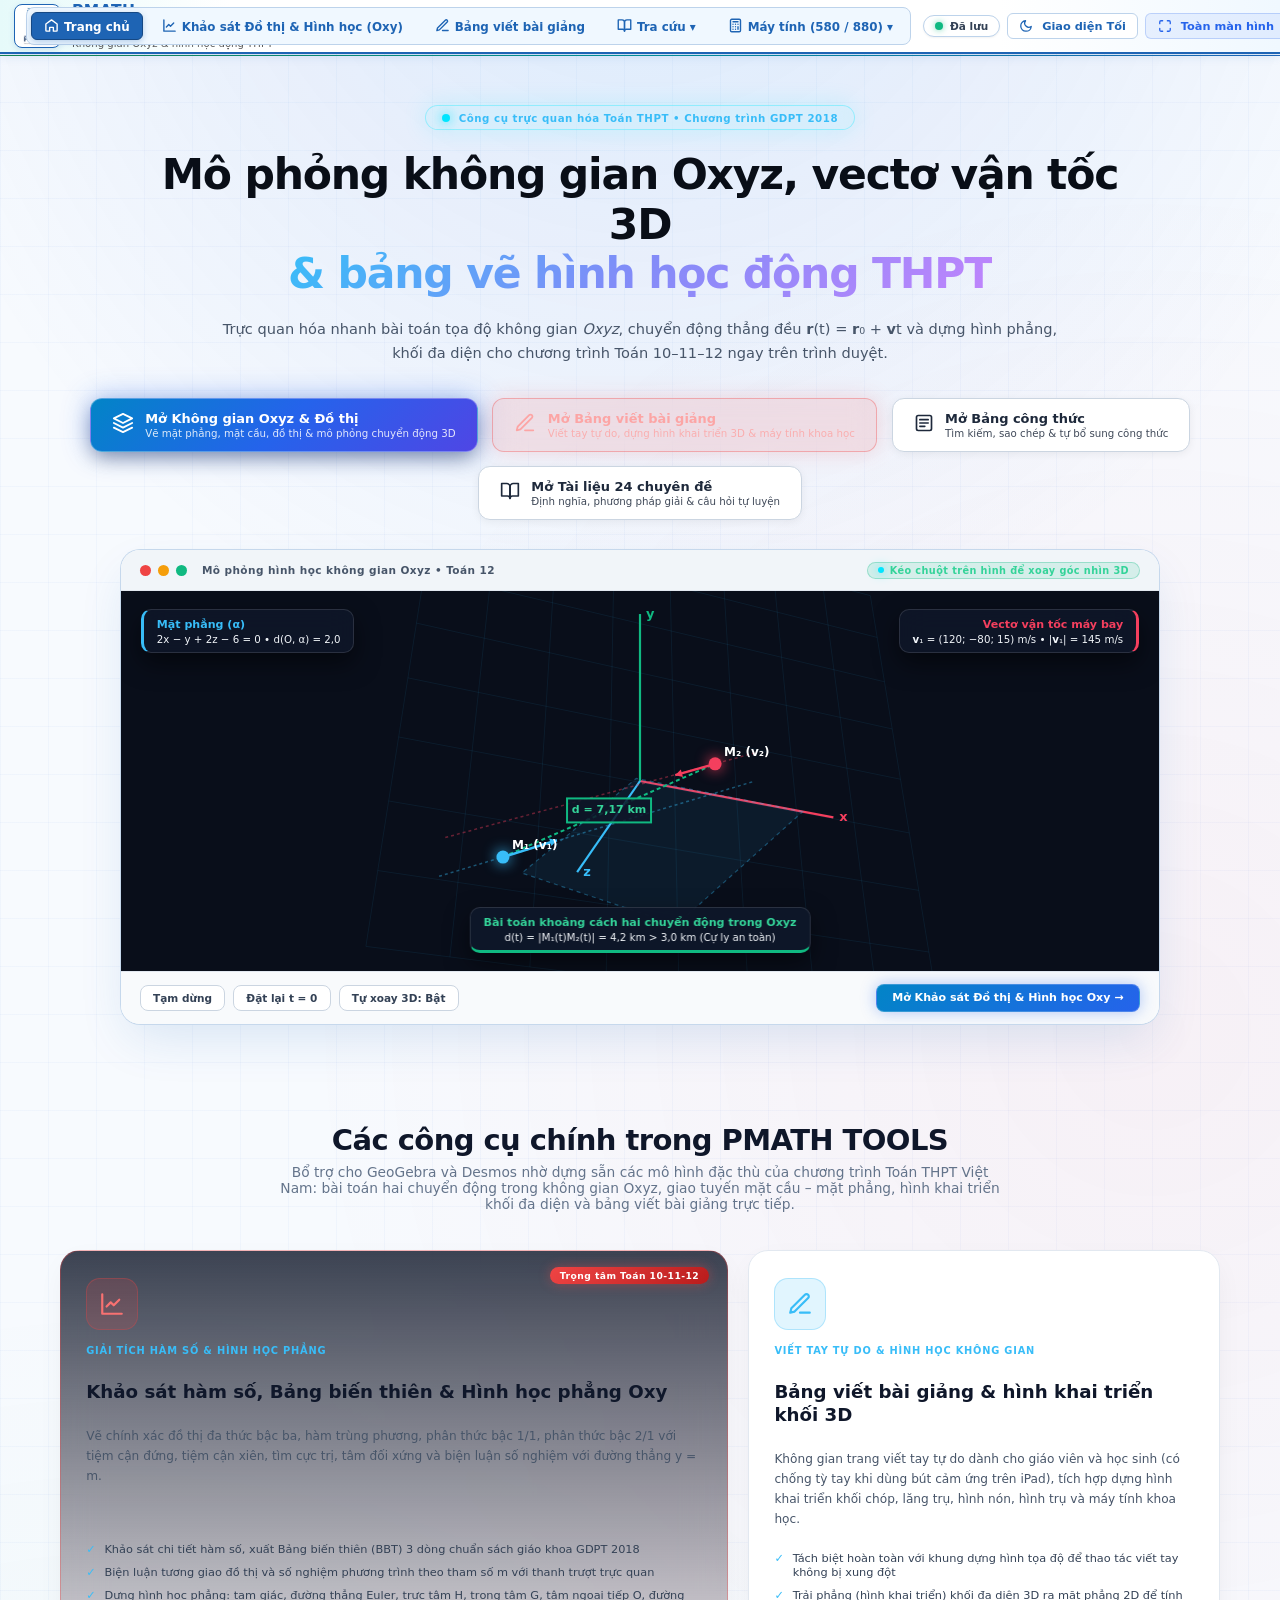
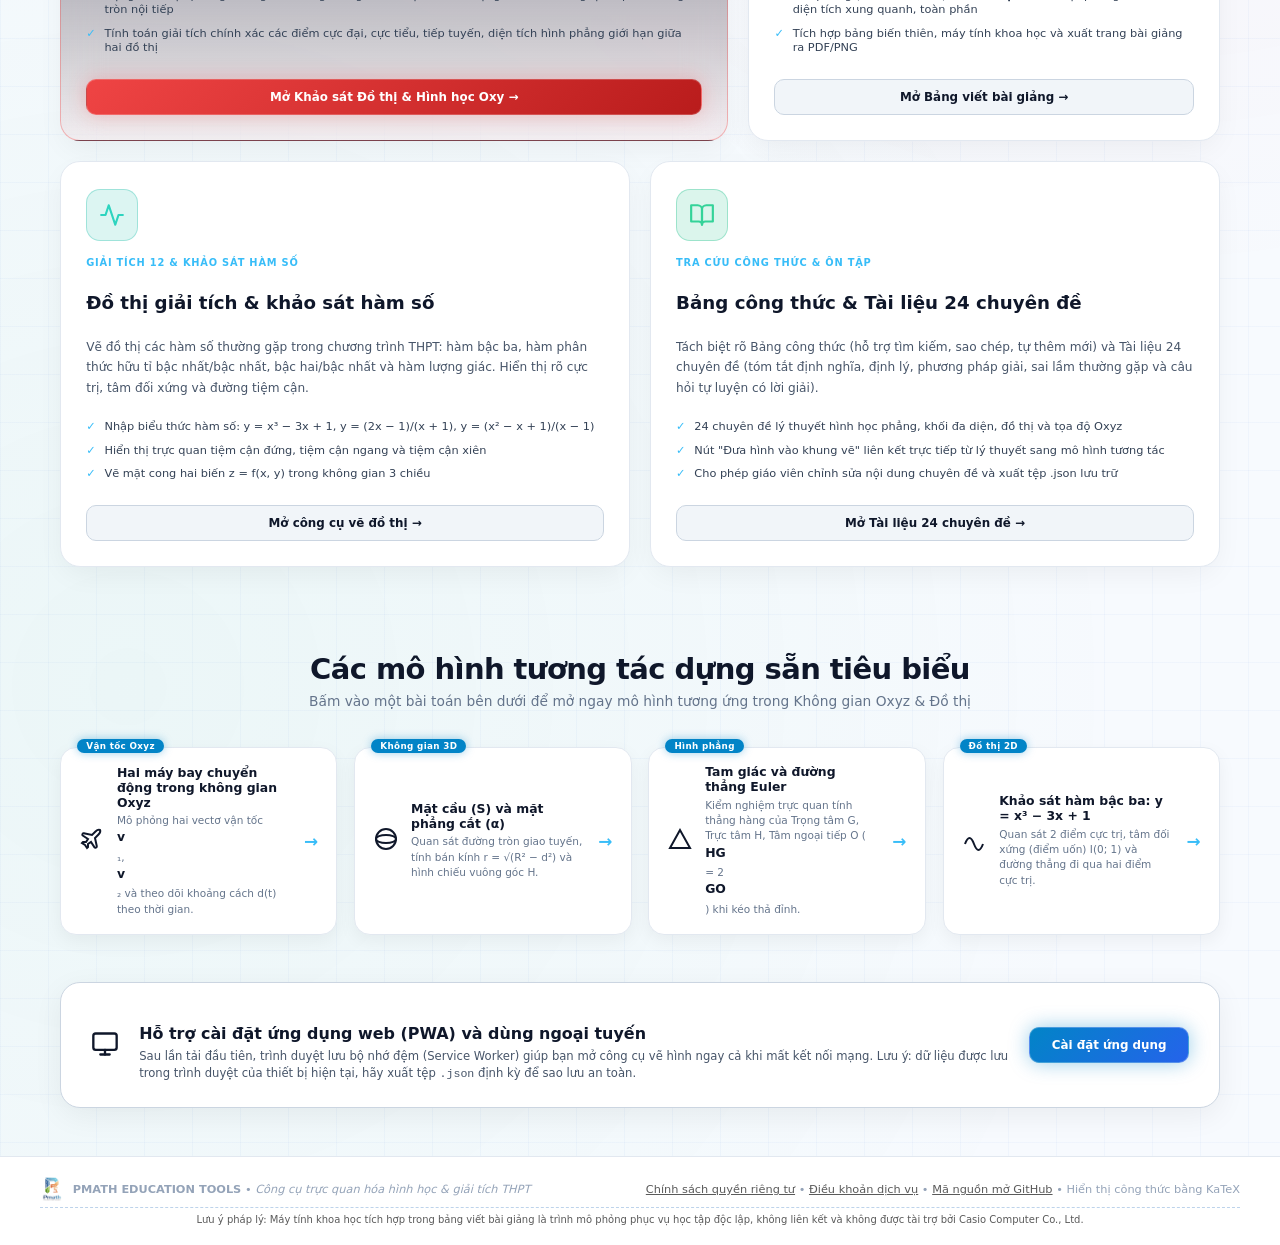
==== commit 4413b042: "feat(ui): them tinh nang true fullscreen an thanh bar va gom tinh nang ve side dock v4.7" ====
--- a/index.html
+++ b/index.html
@@ -142,6 +142,11 @@
       <!-- Nút đổi giao diện Sáng / Tối đặt ngay vị trí dễ bấm nhất -->
       <button class="btn-top-action theme-action-btn" id="themeToggleBtn" title="Đổi giao diện Sáng / Tối">
         <svg aria-hidden="true" width="14" height="14" viewBox="0 0 24 24" fill="none" stroke="currentColor" stroke-width="2.2" stroke-linecap="round" stroke-linejoin="round" style="vertical-align:-2px;margin-right:4px;"><path d="M21 12.79A9 9 0 1 1 11.21 3 7 7 0 0 0 21 12.79z"/></svg><span id="themeToggleLabel">Giao diện Tối</span>
+      </button>
+
+      <!-- Nút Toàn màn hình thật sự (Ẩn toàn bộ thanh trên, gom tính năng về 1 phía để tối đa không gian viết & dạy học) -->
+      <button type="button" class="btn-top-action fullscreen-action-btn" id="topFullScreenBtn" title="Toàn màn hình thật sự (F11 - Tắt thanh trên &amp; gom tính năng về 1 phía)">
+        <svg aria-hidden="true" width="14" height="14" viewBox="0 0 24 24" fill="none" stroke="currentColor" stroke-width="2.2" stroke-linecap="round" stroke-linejoin="round" style="vertical-align:-2px;margin-right:4px;"><path d="M8 3H5a2 2 0 0 0-2 2v3m18 0V5a2 2 0 0 0-2-2h-3m0 18h3a2 2 0 0 0 2-2v-3M3 16v3a2 2 0 0 0 2 2h3"/></svg><span id="topFullScreenLabel">Toàn màn hình</span>
       </button>
 
       <!-- Menu Tệp & Tùy chọn (Gom Sao lưu .json, Chống tỳ tay iPad, Phím tắt và Trạng thái lưu) -->
@@ -1833,16 +1838,221 @@
   </script>
 
   <!-- PMATH Board Core Engine -->
-  <script defer src="./assets/index-Cfxrtuua.js?v=4.6"></script>
+  <script defer src="./assets/index-Cfxrtuua.js?v=4.7"></script>
   <!-- PMATH 2D/3D Equation, Formula Hub, Scientific Calculators & Knowledge Handbook Engine -->
-  <script defer src="./data.js?v=4.6"></script>
-  <script defer src="./formulas-data.js?v=4.6"></script>
-  <script defer src="./equations.js?v=4.6"></script>
-  <script defer src="./analysis-engine.js?v=4.6"></script>
-  <script defer src="./google-drive.js?v=4.6"></script>
-  <script defer src="./calculators.js?v=4.6"></script>
-  <script defer src="./app.js?v=4.6"></script>
-  <script defer src="./knowledge-handbook.js?v=4.6"></script>
+  <script defer src="./data.js?v=4.7"></script>
+  <script defer src="./formulas-data.js?v=4.7"></script>
+  <script defer src="./equations.js?v=4.7"></script>
+  <script defer src="./analysis-engine.js?v=4.7"></script>
+  <script defer src="./google-drive.js?v=4.7"></script>
+  <script defer src="./calculators.js?v=4.7"></script>
+  <script defer src="./app.js?v=4.7"></script>
+  <script defer src="./knowledge-handbook.js?v=4.7"></script>
+
+  <!-- ===================================================================== -->
+  <!-- TRUE FULLSCREEN FLOATING SIDE DOCK (Gom tính năng về 1 phía khi bật Fullscreen) -->
+  <!-- ===================================================================== -->
+  <aside id="fullscreenSideDock" class="pmath-fs-dock right" aria-label="Thanh công cụ toàn màn hình">
+    <!-- Nút mở rộng dock khi đang thu gọn -->
+    <button type="button" class="fs-dock-expand-tab" id="fsDockExpandTab" title="Mở rộng thanh công cụ PMATH">
+      <span class="fs-tab-icon">⚡</span>
+      <span class="fs-tab-text">PMATH</span>
+    </button>
+
+    <!-- Khối nút chức năng chính trên dock dọc -->
+    <div class="fs-dock-container" id="fsDockContainer">
+      <!-- 1. Thoát toàn màn hình -->
+      <button type="button" class="fs-dock-btn exit-btn" id="fsDockExitBtn" title="Thoát toàn màn hình (Esc hoặc F11)">
+        <svg width="18" height="18" viewBox="0 0 24 24" fill="none" stroke="currentColor" stroke-width="2.2" stroke-linecap="round" stroke-linejoin="round">
+          <path d="M8 3v3a2 2 0 0 1-2 2H3m18 0h-3a2 2 0 0 1-2-2V3m0 18v-3a2 2 0 0 1 2-2h3M3 16h3a2 2 0 0 1 2 2v3"/>
+        </svg>
+        <span class="fs-dock-tooltip">Thoát toàn màn hình (Esc / F11)</span>
+      </button>
+
+      <!-- 2. Lưu bài & Chấm trạng thái -->
+      <button type="button" class="fs-dock-btn save-btn" id="fsDockSaveBtn" title="Lưu bài giảng &amp; hình vẽ (Ctrl+S)">
+        <svg width="18" height="18" viewBox="0 0 24 24" fill="none" stroke="currentColor" stroke-width="2.2" stroke-linecap="round" stroke-linejoin="round">
+          <path d="M19 21H5a2 2 0 0 1-2-2V5a2 2 0 0 1 2-2h11l5 5v11a2 2 0 0 1-2 2z"/>
+          <polyline points="17 21 17 13 7 13 7 21"/>
+          <polyline points="7 3 7 8 15 8"/>
+        </svg>
+        <span class="fs-dock-status-dot" id="fsDockSaveDot"></span>
+        <span class="fs-dock-tooltip">Lưu bài giảng (Ctrl+S)</span>
+      </button>
+
+      <div class="fs-dock-separator"></div>
+
+      <!-- 3. Chuyển chế độ (Whiteboard / Oxyz / Trang chủ) -->
+      <div class="fs-dock-item-wrap">
+        <button type="button" class="fs-dock-btn" id="fsDockNavBtn" title="Chuyển chế độ (Bảng viết / Oxyz 3D / Trang chủ)">
+          <svg width="18" height="18" viewBox="0 0 24 24" fill="none" stroke="currentColor" stroke-width="2.2" stroke-linecap="round" stroke-linejoin="round">
+            <polygon points="12 2 19 21 12 17 5 21 12 2"/>
+          </svg>
+          <span class="fs-dock-tooltip">Chuyển chế độ</span>
+        </button>
+        <div class="fs-dock-popover" id="fsDockNavPopover">
+          <div class="fs-popover-header">Chế độ làm việc</div>
+          <button type="button" class="fs-popover-item" id="fsNavBtnNR">
+            <svg width="16" height="16" viewBox="0 0 24 24" fill="none" stroke="currentColor" stroke-width="2"><path d="M12 19l7-7 3 3-7 7-3-3z"/><path d="M18 13l-1.5-7.5L2 2l3.5 14.5L13 18l5-5z"/></svg>
+            <div>
+              <strong>Bảng viết bài giảng</strong>
+              <small>Viết bút cảm ứng, chèn PDF, vẽ hình THPT</small>
+            </div>
+          </button>
+          <button type="button" class="fs-popover-item" id="fsNavBtnGeoLab">
+            <svg width="16" height="16" viewBox="0 0 24 24" fill="none" stroke="currentColor" stroke-width="2"><polyline points="22 12 18 12 15 21 9 3 6 12 2 12"/></svg>
+            <div>
+              <strong>Khảo sát &amp; Hình học (Oxy/Oxyz)</strong>
+              <small>Đồ thị hàm số, hình học không gian &amp; 3D</small>
+            </div>
+          </button>
+          <button type="button" class="fs-popover-item" id="fsNavBtnHome">
+            <svg width="16" height="16" viewBox="0 0 24 24" fill="none" stroke="currentColor" stroke-width="2"><path d="M3 9l9-7 9 7v11a2 2 0 0 1-2 2H5a2 2 0 0 1-2-2z"/><polyline points="9 22 9 12 15 12 15 22"/></svg>
+            <div>
+              <strong>Trang chủ PMATH</strong>
+              <small>Thư viện mẫu &amp; giới thiệu tính năng</small>
+            </div>
+          </button>
+        </div>
+      </div>
+
+      <!-- 4. Máy tính khoa học Casio 580 & 880 -->
+      <div class="fs-dock-item-wrap">
+        <button type="button" class="fs-dock-btn" id="fsDockCalcBtn" title="Máy tính Casio fx-580 PRO &amp; fx-880 ULTRA">
+          <svg width="18" height="18" viewBox="0 0 24 24" fill="none" stroke="currentColor" stroke-width="2.2" stroke-linecap="round" stroke-linejoin="round">
+            <rect x="4" y="2" width="16" height="20" rx="2"/><line x1="8" y1="6" x2="16" y2="6"/><line x1="16" y1="14" x2="16" y2="18"/><path d="M8 10h.01M12 10h.01M16 10h.01M8 14h.01M12 14h.01M8 18h.01M12 18h.01"/>
+          </svg>
+          <span class="fs-dock-tooltip">Máy tính (580 / 880)</span>
+        </button>
+        <div class="fs-dock-popover" id="fsDockCalcPopover">
+          <div class="fs-popover-header">Máy tính khoa học THPT</div>
+          <button type="button" class="fs-popover-item" id="fsCalc580Btn">
+            <svg width="16" height="16" viewBox="0 0 24 24" fill="none" stroke="currentColor" stroke-width="2"><rect x="5" y="2" width="14" height="20" rx="2"/><line x1="8" y1="6" x2="16" y2="6"/></svg>
+            <div>
+              <strong>Máy tính fx-580 PRO</strong>
+              <small>Giao diện chuẩn ClassWiz fx-580VN X</small>
+            </div>
+          </button>
+          <button type="button" class="fs-popover-item" id="fsCalc880Btn">
+            <svg width="16" height="16" viewBox="0 0 24 24" fill="none" stroke="currentColor" stroke-width="2"><rect x="5" y="2" width="14" height="20" rx="2"/><circle cx="12" cy="6" r="2"/></svg>
+            <div>
+              <strong>Máy tính fx-880 ULTRA</strong>
+              <small>Giao diện CW phím Home / OK / EXE</small>
+            </div>
+          </button>
+          <button type="button" class="fs-popover-item" id="fsCalcDualBtn" style="color:var(--defcolor);font-weight:700;">
+            <svg width="16" height="16" viewBox="0 0 24 24" fill="none" stroke="currentColor" stroke-width="2"><rect x="2" y="4" width="9" height="16" rx="1.5"/><rect x="13" y="4" width="9" height="16" rx="1.5"/></svg>
+            <div>
+              <strong>Mở song song 2 máy</strong>
+              <small>Đặt 2 máy cạnh nhau để giảng dạy trực quan</small>
+            </div>
+          </button>
+        </div>
+      </div>
+
+      <!-- 5. Tra cứu công thức & 24 chuyên đề -->
+      <div class="fs-dock-item-wrap">
+        <button type="button" class="fs-dock-btn" id="fsDockFormulaBtn" title="Tra cứu công thức &amp; 24 chuyên đề">
+          <svg width="18" height="18" viewBox="0 0 24 24" fill="none" stroke="currentColor" stroke-width="2.2" stroke-linecap="round" stroke-linejoin="round">
+            <path d="M4 19.5A2.5 2.5 0 0 1 6.5 17H20"/><path d="M6.5 2H20v20H6.5A2.5 2.5 0 0 1 4 19.5v-15A2.5 2.5 0 0 1 6.5 2z"/>
+          </svg>
+          <span class="fs-dock-tooltip">Tra cứu công thức</span>
+        </button>
+        <div class="fs-dock-popover" id="fsDockFormulaPopover">
+          <div class="fs-popover-header">Tài liệu &amp; Công thức</div>
+          <button type="button" class="fs-popover-item" id="fsFormulaHubBtn">
+            <svg width="16" height="16" viewBox="0 0 24 24" fill="none" stroke="currentColor" stroke-width="2"><path d="M4 19.5A2.5 2.5 0 0 1 6.5 17H20"/><path d="M6.5 2H20v20H6.5A2.5 2.5 0 0 1 4 19.5v-15A2.5 2.5 0 0 1 6.5 2z"/></svg>
+            <div>
+              <strong>Sổ tay công thức THPT</strong>
+              <small>Tìm kiếm, tra nhanh &amp; sao chép</small>
+            </div>
+          </button>
+          <button type="button" class="fs-popover-item" id="fsKnowledgeBtn">
+            <svg width="16" height="16" viewBox="0 0 24 24" fill="none" stroke="currentColor" stroke-width="2"><path d="M2 3h6a4 4 0 0 1 4 4v14a3 3 0 0 0-3-3H2z"/><path d="M22 3h-6a4 4 0 0 0-4 4v14a3 3 0 0 1 3-3h7z"/></svg>
+            <div>
+              <strong>Tài liệu 24 chuyên đề Toán 12</strong>
+              <small>Định nghĩa, định lý &amp; phương pháp</small>
+            </div>
+          </button>
+        </div>
+      </div>
+
+      <!-- 6. Giao diện Sáng / Tối -->
+      <button type="button" class="fs-dock-btn" id="fsDockThemeBtn" title="Đổi giao diện Sáng / Tối">
+        <svg width="18" height="18" viewBox="0 0 24 24" fill="none" stroke="currentColor" stroke-width="2.2" stroke-linecap="round" stroke-linejoin="round">
+          <path d="M21 12.79A9 9 0 1 1 11.21 3 7 7 0 0 0 21 12.79z"/>
+        </svg>
+        <span class="fs-dock-tooltip">Giao diện Sáng/Tối</span>
+      </button>
+
+      <!-- 7. Tùy chọn khác (PDF, Google Drive, JSON, iPad, Phím tắt) -->
+      <div class="fs-dock-item-wrap">
+        <button type="button" class="fs-dock-btn" id="fsDockMoreBtn" title="Tệp, Google Drive &amp; Tùy chọn">
+          <svg width="18" height="18" viewBox="0 0 24 24" fill="none" stroke="currentColor" stroke-width="2.2" stroke-linecap="round" stroke-linejoin="round">
+            <circle cx="12" cy="12" r="3"/><path d="M19.4 15a1.65 1.65 0 0 0 .33 1.82l.06.06a2 2 0 0 1-2.83 2.83l-.06-.06a1.65 1.65 0 0 0-1.82-.33 1.65 1.65 0 0 0-1 1.51V21a2 2 0 0 1-4 0v-.09A1.65 1.65 0 0 0 9 19.4a1.65 1.65 0 0 0-1.82.33l-.06.06a2 2 0 0 1-2.83-2.83l.06-.06a1.65 1.65 0 0 0 .33-1.82 1.65 1.65 0 0 0-1.51-1H3a2 2 0 0 1 0-4h.09A1.65 1.65 0 0 0 4.6 9a1.65 1.65 0 0 0-.33-1.82l-.06-.06a2 2 0 0 1 2.83-2.83l.06.06a1.65 1.65 0 0 0 1.82.33H9a1.65 1.65 0 0 0 1-1.51V3a2 2 0 0 1 4 0v.09a1.65 1.65 0 0 0 1 1.51 1.65 1.65 0 0 0 1.82-.33l.06-.06a2 2 0 0 1 2.83 2.83l-.06.06a1.65 1.65 0 0 0-.33 1.82V9a1.65 1.65 0 0 0 1.51 1H21a2 2 0 0 1 0 4h-.09a1.65 1.65 0 0 0-1.51 1z"/>
+          </svg>
+          <span class="fs-dock-tooltip">Tệp &amp; Cài đặt</span>
+        </button>
+        <div class="fs-dock-popover" id="fsDockMorePopover">
+          <div class="fs-popover-header">Tệp &amp; Cài đặt</div>
+          <button type="button" class="fs-popover-item" id="fsImportPdfBtn">
+            <svg width="16" height="16" viewBox="0 0 24 24" fill="none" stroke="currentColor" stroke-width="2"><path d="M14 2H6a2 2 0 0 0-2 2v16a2 2 0 0 0 2 2h12a2 2 0 0 0 2-2V8z"/><polyline points="14 2 14 8 20 8"/></svg>
+            <div>
+              <strong>Nạp PDF từ máy tính</strong>
+              <small>Tải đề thi, giáo án vào bảng viết</small>
+            </div>
+          </button>
+          <button type="button" class="fs-popover-item" id="fsDrivePdfBtn">
+            <svg width="16" height="16" viewBox="0 0 24 24" fill="none" stroke="currentColor" stroke-width="2"><path d="M12 2L2 7l10 5 10-5-10-5z"/><path d="M2 17l10 5 10-5"/><path d="M2 12l10 5 10-5"/></svg>
+            <div>
+              <strong>Tải PDF Google Drive</strong>
+              <small>Nạp từ link Google Drive &amp; cập nhật</small>
+            </div>
+          </button>
+          <button type="button" class="fs-popover-item" id="fsBackupJsonBtn">
+            <svg width="16" height="16" viewBox="0 0 24 24" fill="none" stroke="currentColor" stroke-width="2"><path d="M21 15v4a2 2 0 0 1-2 2H5a2 2 0 0 1-2-2v-4"/><polyline points="7 10 12 15 17 10"/><line x1="12" y1="15" x2="12" y2="3"/></svg>
+            <div>
+              <strong>Sao lưu &amp; Khôi phục (.json)</strong>
+              <small>Lưu tệp vẽ ra máy hoặc tải tệp cũ</small>
+            </div>
+          </button>
+          <button type="button" class="fs-popover-item" id="fsPencilGuardBtn">
+            <svg width="16" height="16" viewBox="0 0 24 24" fill="none" stroke="currentColor" stroke-width="2"><path d="M12 19l7-7 3 3-7 7-3-3z"/><path d="M18 13l-1.5-7.5L2 2l3.5 14.5L13 18l5-5z"/></svg>
+            <div>
+              <strong id="fsPencilGuardText">Chống tỳ tay iPad: Đang bật</strong>
+              <small>Khóa bôi đen chữ khi viết bút</small>
+            </div>
+          </button>
+          <button type="button" class="fs-popover-item" id="fsShortcutsBtn">
+            <svg width="16" height="16" viewBox="0 0 24 24" fill="none" stroke="currentColor" stroke-width="2"><rect x="2" y="4" width="20" height="16" rx="2"/><line x1="6" y1="8" x2="6" y2="8"/><line x1="10" y1="8" x2="10" y2="8"/></svg>
+            <div>
+              <strong>Bảng phím tắt</strong>
+              <small>Xem danh sách phím tắt hữu ích</small>
+            </div>
+          </button>
+        </div>
+      </div>
+
+      <div class="fs-dock-separator"></div>
+
+      <!-- 8. Đổi bên Trái ⇋ Phải -->
+      <button type="button" class="fs-dock-btn" id="fsDockSideBtn" title="Chuyển thanh công cụ sang Trái / Phải">
+        <svg width="16" height="16" viewBox="0 0 24 24" fill="none" stroke="currentColor" stroke-width="2.2" stroke-linecap="round" stroke-linejoin="round">
+          <polyline points="16 3 21 3 21 8"/><line x1="4" y1="20" x2="21" y2="3"/><polyline points="21 16 21 21 16 21"/><line x1="15" y1="15" x2="21" y2="21"/><line x1="4" y1="4" x2="9" y2="9"/>
+        </svg>
+        <span class="fs-dock-tooltip" id="fsDockSideTooltip">Chuyển sang bên Trái</span>
+      </button>
+
+      <!-- 9. Thu gọn dock -->
+      <button type="button" class="fs-dock-btn collapse-btn" id="fsDockCollapseBtn" title="Thu gọn thanh công cụ vào mép màn hình">
+        <svg width="16" height="16" viewBox="0 0 24 24" fill="none" stroke="currentColor" stroke-width="2.2" stroke-linecap="round" stroke-linejoin="round" class="fs-collapse-arrow">
+          <polyline points="9 18 15 12 9 6"/>
+        </svg>
+        <span class="fs-dock-tooltip">Thu gọn thanh bên</span>
+      </button>
+    </div>
+  </aside>
+
   <!-- Hidden file picker for global PDF loading -->
   <input type="file" id="pmathGlobalPdfInput" accept="application/pdf,.pdf" style="display:none;" />
 
--- a/styles.css
+++ b/styles.css
@@ -5654,3 +5654,408 @@
     padding: 6px;
   }
 }
+
+/* ========================================================================== */
+/* PMATH TRUE FULLSCREEN ENGINE & FLOATING SIDE DOCK (v4.7)                  */
+/* ========================================================================== */
+
+/* Nút Toàn màn hình trên Top Bar */
+.fullscreen-action-btn {
+  background: rgba(37, 99, 235, 0.08);
+  color: #2563eb;
+  border: 1px solid rgba(37, 99, 235, 0.22);
+  font-weight: 600;
+  transition: all 0.15s ease;
+}
+
+.fullscreen-action-btn:hover {
+  background: #2563eb;
+  color: #ffffff;
+  border-color: #2563eb;
+  box-shadow: 0 2px 8px rgba(37, 99, 235, 0.35);
+}
+
+[data-theme="dark"] .fullscreen-action-btn {
+  background: rgba(59, 130, 246, 0.14);
+  color: #93c5fd;
+  border-color: rgba(59, 130, 246, 0.28);
+}
+
+[data-theme="dark"] .fullscreen-action-btn:hover {
+  background: #3b82f6;
+  color: #ffffff;
+  border-color: #3b82f6;
+  box-shadow: 0 2px 10px rgba(59, 130, 246, 0.45);
+}
+
+/* KHI BẬT TOÀN MÀN HÌNH THẬT SỰ:
+   - Ẩn hoàn toàn thanh bar phía trên (#pmathGlobalBar)
+   - Kéo toàn bộ bảng viết (#root) và studio (#geolabView) phủ trọn 100vh / 100dvh
+   - Trả lại 100% diện tích màn hình để chia sẻ giảng dạy Google Meet / Zoom / bảng tương tác */
+body.true-fullscreen #pmathGlobalBar,
+body.true-fullscreen .pmath-global-bar {
+  display: none !important;
+}
+
+body.true-fullscreen #root,
+body.true-fullscreen.in-canvas-mode #root,
+body.true-fullscreen #geolabView,
+body.true-fullscreen.in-canvas-mode #geolabView {
+  height: 100vh !important;
+  height: 100dvh !important;
+  top: 0 !important;
+  margin-top: 0 !important;
+}
+
+body.true-fullscreen #homeView {
+  padding-top: 20px !important;
+}
+
+/* FLOATING SIDE DOCK: Thanh công cụ gom tất cả tính năng về 1 phía */
+.pmath-fs-dock {
+  display: none;
+  position: fixed;
+  top: 50%;
+  transform: translateY(-50%);
+  z-index: 10500;
+  flex-direction: column;
+  user-select: none;
+  -webkit-user-select: none;
+  touch-action: manipulation;
+  transition: transform 0.25s cubic-bezier(0.16, 1, 0.3, 1), opacity 0.2s ease, right 0.2s ease, left 0.2s ease;
+}
+
+/* Chỉ hiển thị Side Dock khi đang ở chế độ Toàn màn hình thật sự */
+body.true-fullscreen .pmath-fs-dock {
+  display: flex !important;
+}
+
+/* Đặt dock phía bên Phải (mặc định) */
+.pmath-fs-dock.right {
+  right: 12px;
+  left: auto;
+}
+
+/* Đặt dock phía bên Trái (khi giáo viên đổi bên để tiện tay viết) */
+.pmath-fs-dock.left {
+  left: 12px;
+  right: auto;
+}
+
+/* Hộp chứa icon dạng kính mờ cao cấp (Glassmorphism) */
+.fs-dock-container {
+  display: flex;
+  flex-direction: column;
+  align-items: center;
+  gap: 6px;
+  padding: 8px 6px;
+  background: rgba(255, 255, 255, 0.88);
+  backdrop-filter: blur(18px);
+  -webkit-backdrop-filter: blur(18px);
+  border: 1px solid rgba(226, 232, 240, 0.95);
+  border-radius: 16px;
+  box-shadow: 0 12px 36px -4px rgba(15, 23, 42, 0.16), 0 4px 12px -2px rgba(15, 23, 42, 0.08);
+  transition: all 0.2s cubic-bezier(0.16, 1, 0.3, 1);
+}
+
+[data-theme="dark"] .fs-dock-container {
+  background: rgba(15, 23, 42, 0.88);
+  border-color: rgba(51, 65, 85, 0.85);
+  box-shadow: 0 12px 40px -4px rgba(0, 0, 0, 0.55), 0 4px 14px -2px rgba(0, 0, 0, 0.35);
+}
+
+/* Các nút chức năng trên Side Dock */
+.fs-dock-btn {
+  position: relative;
+  display: flex;
+  align-items: center;
+  justify-content: center;
+  width: 40px;
+  height: 40px;
+  border-radius: 10px;
+  border: 1px solid transparent;
+  background: transparent;
+  color: #334155;
+  cursor: pointer;
+  transition: all 0.15s ease;
+  padding: 0;
+}
+
+[data-theme="dark"] .fs-dock-btn {
+  color: #cbd5e1;
+}
+
+.fs-dock-btn:hover {
+  background: rgba(15, 23, 42, 0.07);
+  color: #0f172a;
+  transform: scale(1.06);
+}
+
+[data-theme="dark"] .fs-dock-btn:hover {
+  background: rgba(255, 255, 255, 0.12);
+  color: #f8fafc;
+}
+
+.fs-dock-btn.active {
+  background: #2563eb;
+  color: #ffffff !important;
+  box-shadow: 0 4px 12px rgba(37, 99, 235, 0.35);
+}
+
+/* Nút thoát toàn màn hình nổi bật */
+.fs-dock-btn.exit-btn {
+  color: #ef4444;
+}
+.fs-dock-btn.exit-btn:hover {
+  background: rgba(239, 68, 68, 0.12);
+  color: #dc2626;
+}
+
+/* Nút lưu bài kèm chấm trạng thái */
+.fs-dock-btn.save-btn {
+  color: #10b981;
+}
+.fs-dock-btn.save-btn:hover {
+  background: rgba(16, 185, 129, 0.12);
+  color: #059669;
+}
+.fs-dock-btn.save-btn.dirty {
+  color: #d97706;
+}
+.fs-dock-btn.save-btn.dirty:hover {
+  background: rgba(217, 119, 6, 0.12);
+}
+
+.fs-dock-status-dot {
+  position: absolute;
+  top: 7px;
+  right: 7px;
+  width: 7px;
+  height: 7px;
+  border-radius: 50%;
+  background: #10b981;
+  box-shadow: 0 0 6px rgba(16, 185, 129, 0.85);
+  transition: background 0.2s, box-shadow 0.2s;
+}
+
+.fs-dock-btn.save-btn.dirty .fs-dock-status-dot {
+  background: #f59e0b;
+  box-shadow: 0 0 8px rgba(245, 158, 11, 0.95);
+  animation: pmathPulseDirty 1.4s infinite alternate;
+}
+
+/* Vạch phân chia tinh tế */
+.fs-dock-separator {
+  width: 26px;
+  height: 1px;
+  background: rgba(226, 232, 240, 0.9);
+  margin: 2px 0;
+}
+
+[data-theme="dark"] .fs-dock-separator {
+  background: rgba(51, 65, 85, 0.8);
+}
+
+/* Tooltip hiển thị khi rê chuột vào nút dock */
+.fs-dock-tooltip {
+  position: absolute;
+  pointer-events: none;
+  opacity: 0;
+  visibility: hidden;
+  white-space: nowrap;
+  font-size: 11px;
+  font-weight: 600;
+  padding: 5px 10px;
+  border-radius: 6px;
+  background: #0f172a;
+  color: #f8fafc;
+  box-shadow: 0 4px 14px rgba(0, 0, 0, 0.25);
+  transition: opacity 0.18s ease, transform 0.18s ease;
+  z-index: 10600;
+}
+
+.pmath-fs-dock.right .fs-dock-tooltip {
+  right: calc(100% + 10px);
+  top: 50%;
+  transform: translateY(-50%) translateX(4px);
+}
+.pmath-fs-dock.right .fs-dock-btn:hover .fs-dock-tooltip {
+  opacity: 1;
+  visibility: visible;
+  transform: translateY(-50%) translateX(0);
+}
+
+.pmath-fs-dock.left .fs-dock-tooltip {
+  left: calc(100% + 10px);
+  top: 50%;
+  transform: translateY(-50%) translateX(-4px);
+}
+.pmath-fs-dock.left .fs-dock-btn:hover .fs-dock-tooltip {
+  opacity: 1;
+  visibility: visible;
+  transform: translateY(-50%) translateX(0);
+}
+
+/* POPOVER MENU bay ra khi bấm nút trên Side Dock */
+.fs-dock-item-wrap {
+  position: relative;
+}
+
+.fs-dock-popover {
+  display: none;
+  position: absolute;
+  top: 50%;
+  transform: translateY(-50%);
+  width: 250px;
+  background: rgba(255, 255, 255, 0.97);
+  backdrop-filter: blur(18px);
+  -webkit-backdrop-filter: blur(18px);
+  border: 1px solid rgba(226, 232, 240, 0.95);
+  border-radius: 14px;
+  box-shadow: 0 16px 40px -4px rgba(15, 23, 42, 0.22), 0 4px 16px -2px rgba(15, 23, 42, 0.1);
+  padding: 6px;
+  z-index: 10700;
+  animation: fsPopoverFadeIn 0.18s cubic-bezier(0.16, 1, 0.3, 1);
+}
+
+[data-theme="dark"] .fs-dock-popover {
+  background: rgba(15, 23, 42, 0.96);
+  border-color: rgba(51, 65, 85, 0.9);
+  box-shadow: 0 16px 44px -4px rgba(0, 0, 0, 0.65), 0 4px 18px -2px rgba(0, 0, 0, 0.45);
+}
+
+.pmath-fs-dock.right .fs-dock-popover {
+  right: calc(100% + 12px);
+}
+
+.pmath-fs-dock.left .fs-dock-popover {
+  left: calc(100% + 12px);
+}
+
+.fs-dock-popover.open {
+  display: flex;
+  flex-direction: column;
+  gap: 3px;
+}
+
+@keyframes fsPopoverFadeIn {
+  from { opacity: 0; transform: translateY(-50%) scale(0.96); }
+  to { opacity: 1; transform: translateY(-50%) scale(1); }
+}
+
+.fs-popover-header {
+  font-size: 11px;
+  font-weight: 700;
+  text-transform: uppercase;
+  letter-spacing: 0.05em;
+  color: #64748b;
+  padding: 6px 10px 4px;
+}
+
+[data-theme="dark"] .fs-popover-header {
+  color: #94a3b8;
+}
+
+.fs-popover-item {
+  display: flex;
+  align-items: center;
+  gap: 10px;
+  width: 100%;
+  padding: 8px 10px;
+  border: none;
+  background: transparent;
+  color: #1e293b;
+  border-radius: 8px;
+  cursor: pointer;
+  text-align: left;
+  transition: all 0.12s ease;
+  font-family: inherit;
+}
+
+[data-theme="dark"] .fs-popover-item {
+  color: #e2e8f0;
+}
+
+.fs-popover-item:hover {
+  background: rgba(37, 99, 235, 0.09);
+  color: #2563eb;
+}
+
+[data-theme="dark"] .fs-popover-item:hover {
+  background: rgba(59, 130, 246, 0.16);
+  color: #60a5fa;
+}
+
+.fs-popover-item svg {
+  flex-shrink: 0;
+  stroke: currentColor;
+}
+
+.fs-popover-item div {
+  display: flex;
+  flex-direction: column;
+}
+
+.fs-popover-item strong {
+  font-size: 13px;
+  font-weight: 600;
+  line-height: 1.25;
+}
+
+.fs-popover-item small {
+  font-size: 10.5px;
+  color: #64748b;
+  line-height: 1.25;
+  margin-top: 1px;
+}
+
+[data-theme="dark"] .fs-popover-item small {
+  color: #94a3b8;
+}
+
+/* THU GỌN VÀ MỞ RỘNG DOCK */
+.pmath-fs-dock.collapsed .fs-dock-container {
+  display: none !important;
+}
+
+.fs-dock-expand-tab {
+  display: none;
+  align-items: center;
+  gap: 4px;
+  padding: 8px 12px;
+  border-radius: 20px;
+  background: rgba(37, 99, 235, 0.92);
+  color: #ffffff;
+  border: 1px solid rgba(255, 255, 255, 0.25);
+  font-size: 11px;
+  font-weight: 700;
+  letter-spacing: 0.04em;
+  cursor: pointer;
+  box-shadow: 0 8px 24px rgba(37, 99, 235, 0.38);
+  backdrop-filter: blur(8px);
+  -webkit-backdrop-filter: blur(8px);
+  transition: all 0.2s cubic-bezier(0.16, 1, 0.3, 1);
+}
+
+.fs-dock-expand-tab:hover {
+  background: #1d4ed8;
+  transform: scale(1.08);
+  box-shadow: 0 10px 28px rgba(37, 99, 235, 0.5);
+}
+
+.pmath-fs-dock.collapsed .fs-dock-expand-tab {
+  display: flex !important;
+}
+
+.pmath-fs-dock.right.collapsed {
+  right: 6px;
+}
+
+.pmath-fs-dock.left.collapsed {
+  left: 6px;
+}
+
+.pmath-fs-dock.left .fs-collapse-arrow {
+  transform: rotate(180deg);
+}
+
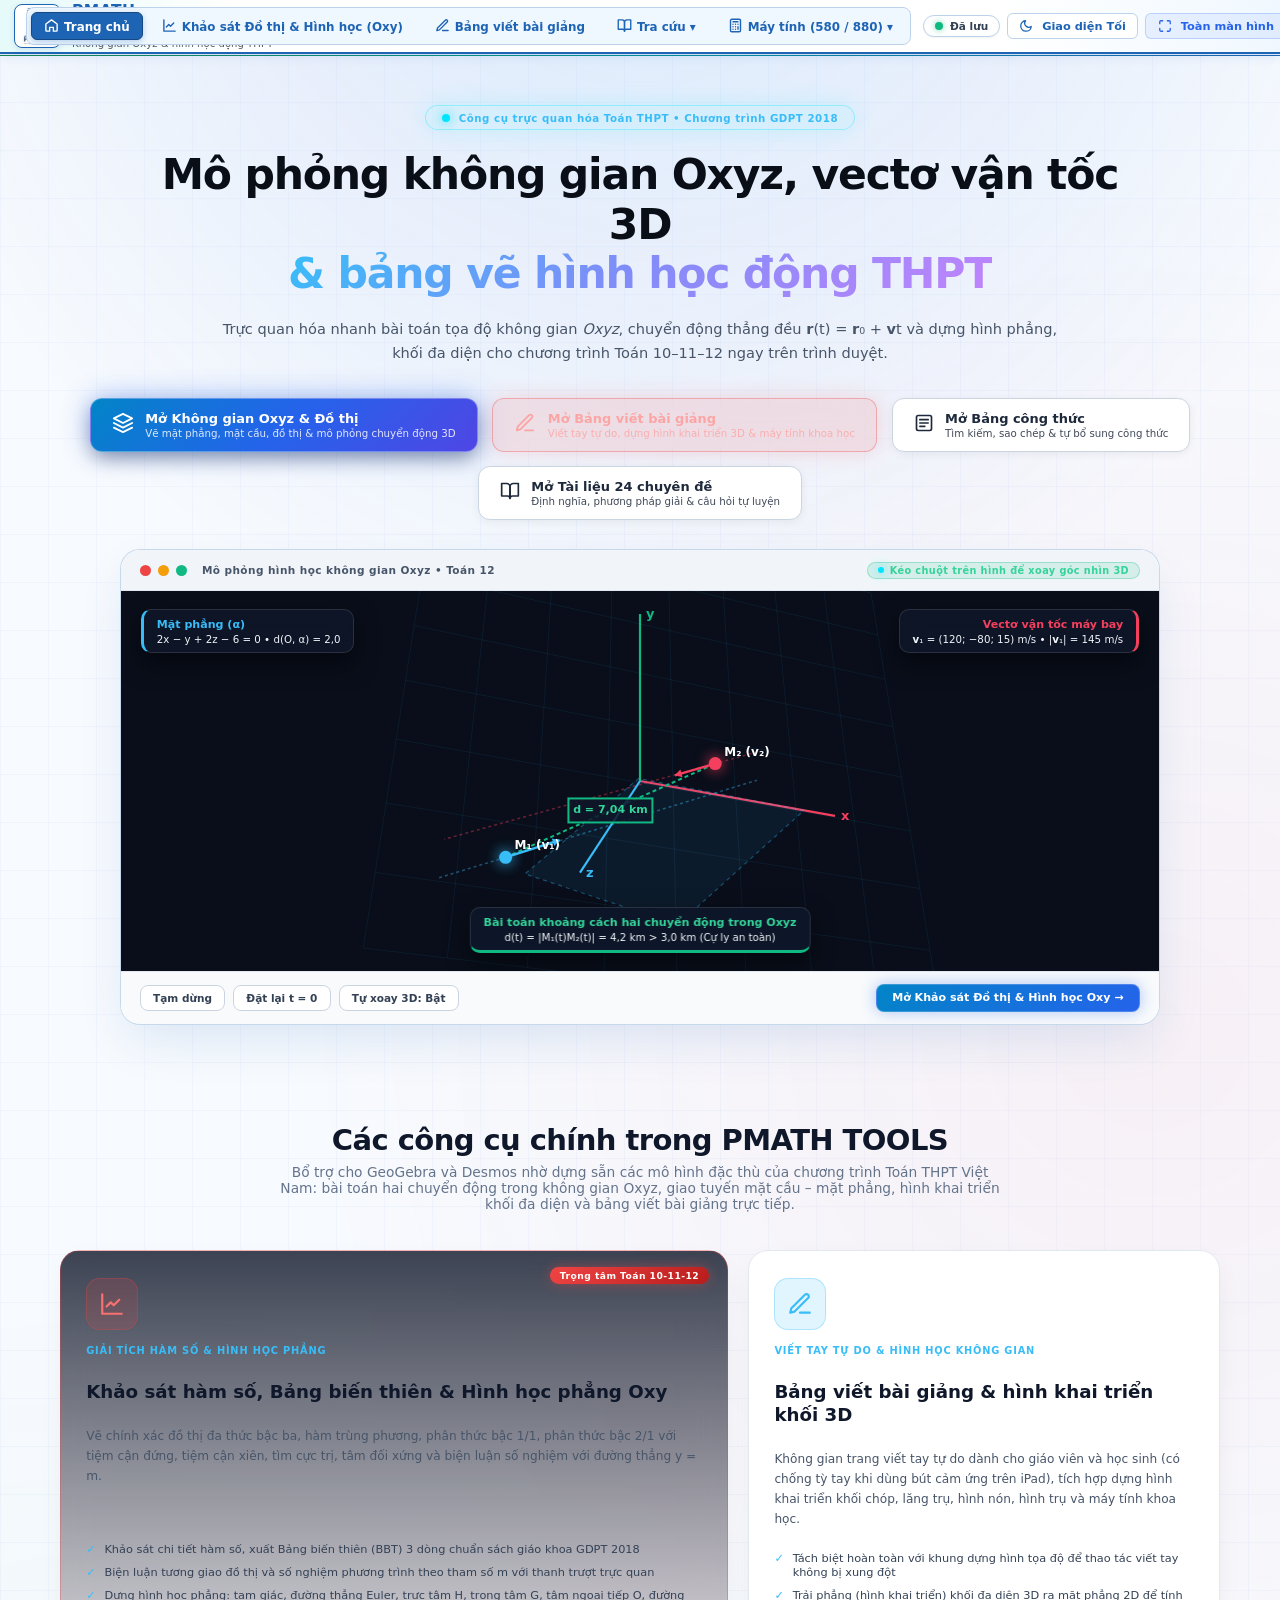
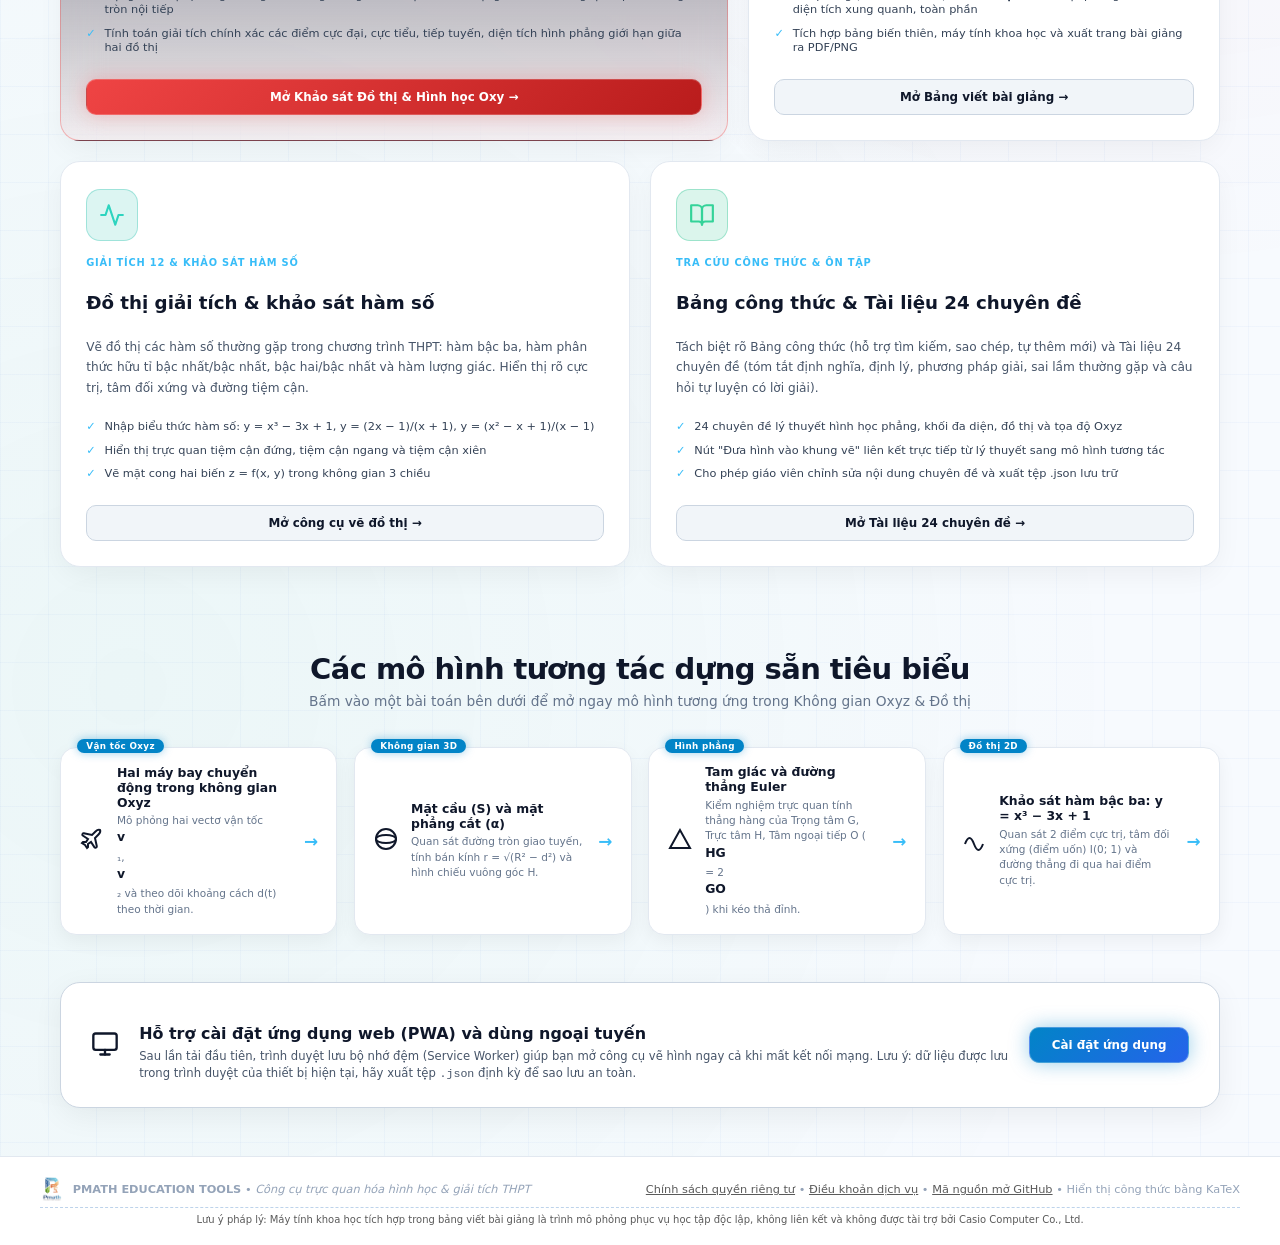
==== commit 7c1e3451: "feat(ui): chuyen thanh cong cu ve bang viet sang doc ben trai hoac phai khi o fullscreen v4.8" ====
--- a/index.html
+++ b/index.html
@@ -1838,16 +1838,16 @@
   </script>
 
   <!-- PMATH Board Core Engine -->
-  <script defer src="./assets/index-Cfxrtuua.js?v=4.7"></script>
+  <script defer src="./assets/index-Cfxrtuua.js?v=4.8"></script>
   <!-- PMATH 2D/3D Equation, Formula Hub, Scientific Calculators & Knowledge Handbook Engine -->
-  <script defer src="./data.js?v=4.7"></script>
-  <script defer src="./formulas-data.js?v=4.7"></script>
-  <script defer src="./equations.js?v=4.7"></script>
-  <script defer src="./analysis-engine.js?v=4.7"></script>
-  <script defer src="./google-drive.js?v=4.7"></script>
-  <script defer src="./calculators.js?v=4.7"></script>
-  <script defer src="./app.js?v=4.7"></script>
-  <script defer src="./knowledge-handbook.js?v=4.7"></script>
+  <script defer src="./data.js?v=4.8"></script>
+  <script defer src="./formulas-data.js?v=4.8"></script>
+  <script defer src="./equations.js?v=4.8"></script>
+  <script defer src="./analysis-engine.js?v=4.8"></script>
+  <script defer src="./google-drive.js?v=4.8"></script>
+  <script defer src="./calculators.js?v=4.8"></script>
+  <script defer src="./app.js?v=4.8"></script>
+  <script defer src="./knowledge-handbook.js?v=4.8"></script>
 
   <!-- ===================================================================== -->
   <!-- TRUE FULLSCREEN FLOATING SIDE DOCK (Gom tính năng về 1 phía khi bật Fullscreen) -->
--- a/styles.css
+++ b/styles.css
@@ -6059,3 +6059,182 @@
   transform: rotate(180deg);
 }
 
+/* ========================================================================== */
+/* WHITEBOARD VERTICAL TOOLBAR IN TRUE FULLSCREEN MODE                        */
+/* ========================================================================== */
+
+body.true-fullscreen #root header.toolbar {
+  position: fixed !important;
+  top: 0 !important;
+  bottom: 0 !important;
+  width: 90px !important;
+  height: 100vh !important;
+  height: 100dvh !important;
+  flex-direction: column !important;
+  flex-wrap: nowrap !important;
+  overflow-y: auto !important;
+  overflow-x: hidden !important;
+  border-bottom: none !important;
+  padding: 8px 4px !important;
+  gap: 6px !important;
+  background: rgba(255, 255, 255, 0.96) !important;
+  backdrop-filter: blur(14px) !important;
+  -webkit-backdrop-filter: blur(14px) !important;
+  z-index: 9999 !important;
+  scrollbar-width: thin !important;
+  transition: right 0.22s cubic-bezier(0.16, 1, 0.3, 1), left 0.22s cubic-bezier(0.16, 1, 0.3, 1) !important;
+}
+
+[data-theme="dark"] body.true-fullscreen #root header.toolbar {
+  background: rgba(15, 23, 42, 0.95) !important;
+  border-color: rgba(51, 65, 85, 0.85) !important;
+  color: #f8fafc !important;
+}
+
+body.true-fullscreen #root header.toolbar::-webkit-scrollbar {
+  width: 3px !important;
+}
+body.true-fullscreen #root header.toolbar::-webkit-scrollbar-thumb {
+  background: #cbd5e1 !important;
+  border-radius: 3px !important;
+}
+[data-theme="dark"] body.true-fullscreen #root header.toolbar::-webkit-scrollbar-thumb {
+  background: #475569 !important;
+}
+
+body.true-fullscreen #root .tb-group {
+  display: grid !important;
+  grid-template-columns: repeat(2, 38px) !important;
+  justify-content: center !important;
+  gap: 4px !important;
+  width: 100% !important;
+}
+
+body.true-fullscreen #root .tb-group.tools {
+  display: grid !important;
+  grid-template-columns: repeat(2, 38px) !important;
+  justify-content: center !important;
+  gap: 4px !important;
+  width: 100% !important;
+  margin-left: 0 !important;
+  border-top: 1px solid #e2e8f0 !important;
+  padding-top: 6px !important;
+}
+
+[data-theme="dark"] body.true-fullscreen #root .tb-group.tools {
+  border-top-color: rgba(51, 65, 85, 0.8) !important;
+}
+
+body.true-fullscreen #root .tb-palette {
+  grid-column: span 2 !important;
+  display: flex !important;
+  flex-direction: row !important;
+  flex-wrap: wrap !important;
+  justify-content: center !important;
+  height: auto !important;
+  width: 100% !important;
+  border-radius: 10px !important;
+  padding: 4px 2px !important;
+  margin: 2px 0 !important;
+  gap: 3px !important;
+}
+
+[data-theme="dark"] body.true-fullscreen #root .tb-palette {
+  background: rgba(30, 41, 59, 0.8) !important;
+  border: 1px solid rgba(51, 65, 85, 0.6) !important;
+}
+
+body.true-fullscreen #root .tb-title {
+  display: none !important;
+}
+
+body.true-fullscreen #root .tb {
+  min-width: 36px !important;
+  width: 38px !important;
+  height: 38px !important;
+  padding: 0 !important;
+  margin: 0 !important;
+  border-radius: 8px !important;
+}
+
+[data-theme="dark"] body.true-fullscreen #root .tb {
+  color: #cbd5e1 !important;
+}
+[data-theme="dark"] body.true-fullscreen #root .tb:hover:not(:disabled) {
+  background: rgba(255, 255, 255, 0.1) !important;
+  color: #ffffff !important;
+}
+
+body.true-fullscreen #root .tb-group.tools > .sep {
+  grid-column: span 2 !important;
+  width: 60px !important;
+  height: 1px !important;
+  background: #e2e8f0 !important;
+  margin: 4px auto !important;
+}
+
+[data-theme="dark"] body.true-fullscreen #root .tb-group.tools > .sep {
+  background: rgba(51, 65, 85, 0.8) !important;
+}
+
+/* KHI CÔNG CỤ Ở BÊN PHẢI (Mặc định) */
+body.true-fullscreen.nr-dock-right #root header.toolbar,
+body.true-fullscreen:not(.nr-dock-left) #root header.toolbar {
+  right: 0 !important;
+  left: auto !important;
+  border-left: 1px solid #cbd5e1 !important;
+  border-right: none !important;
+  box-shadow: -2px 0 16px rgba(0, 0, 0, 0.06) !important;
+}
+
+[data-theme="dark"] body.true-fullscreen.nr-dock-right #root header.toolbar,
+[data-theme="dark"] body.true-fullscreen:not(.nr-dock-left) #root header.toolbar {
+  border-left-color: rgba(51, 65, 85, 0.85) !important;
+}
+
+body.true-fullscreen.nr-dock-right #root .app,
+body.true-fullscreen:not(.nr-dock-left) #root .app {
+  padding-right: 90px !important;
+  padding-left: 0 !important;
+}
+
+body.true-fullscreen.nr-dock-right .pmath-fs-dock,
+body.true-fullscreen:not(.nr-dock-left) .pmath-fs-dock {
+  left: 12px !important;
+  right: auto !important;
+}
+
+/* KHI CÔNG CỤ Ở BÊN TRÁI */
+body.true-fullscreen.nr-dock-left #root header.toolbar {
+  left: 0 !important;
+  right: auto !important;
+  border-right: 1px solid #cbd5e1 !important;
+  border-left: none !important;
+  box-shadow: 2px 0 16px rgba(0, 0, 0, 0.06) !important;
+}
+
+[data-theme="dark"] body.true-fullscreen.nr-dock-left #root header.toolbar {
+  border-right-color: rgba(51, 65, 85, 0.85) !important;
+}
+
+body.true-fullscreen.nr-dock-left #root .app {
+  padding-left: 90px !important;
+  padding-right: 0 !important;
+}
+
+body.true-fullscreen.nr-dock-left .pmath-fs-dock {
+  right: 12px !important;
+  left: auto !important;
+}
+
+/* Nút đổi bên trên chính thanh công cụ vẽ */
+.pmath-tb-side-flip {
+  color: #2563eb !important;
+  font-weight: 700 !important;
+  font-size: 16px !important;
+}
+.pmath-tb-side-flip:hover {
+  background: rgba(37, 99, 235, 0.12) !important;
+}
+
+
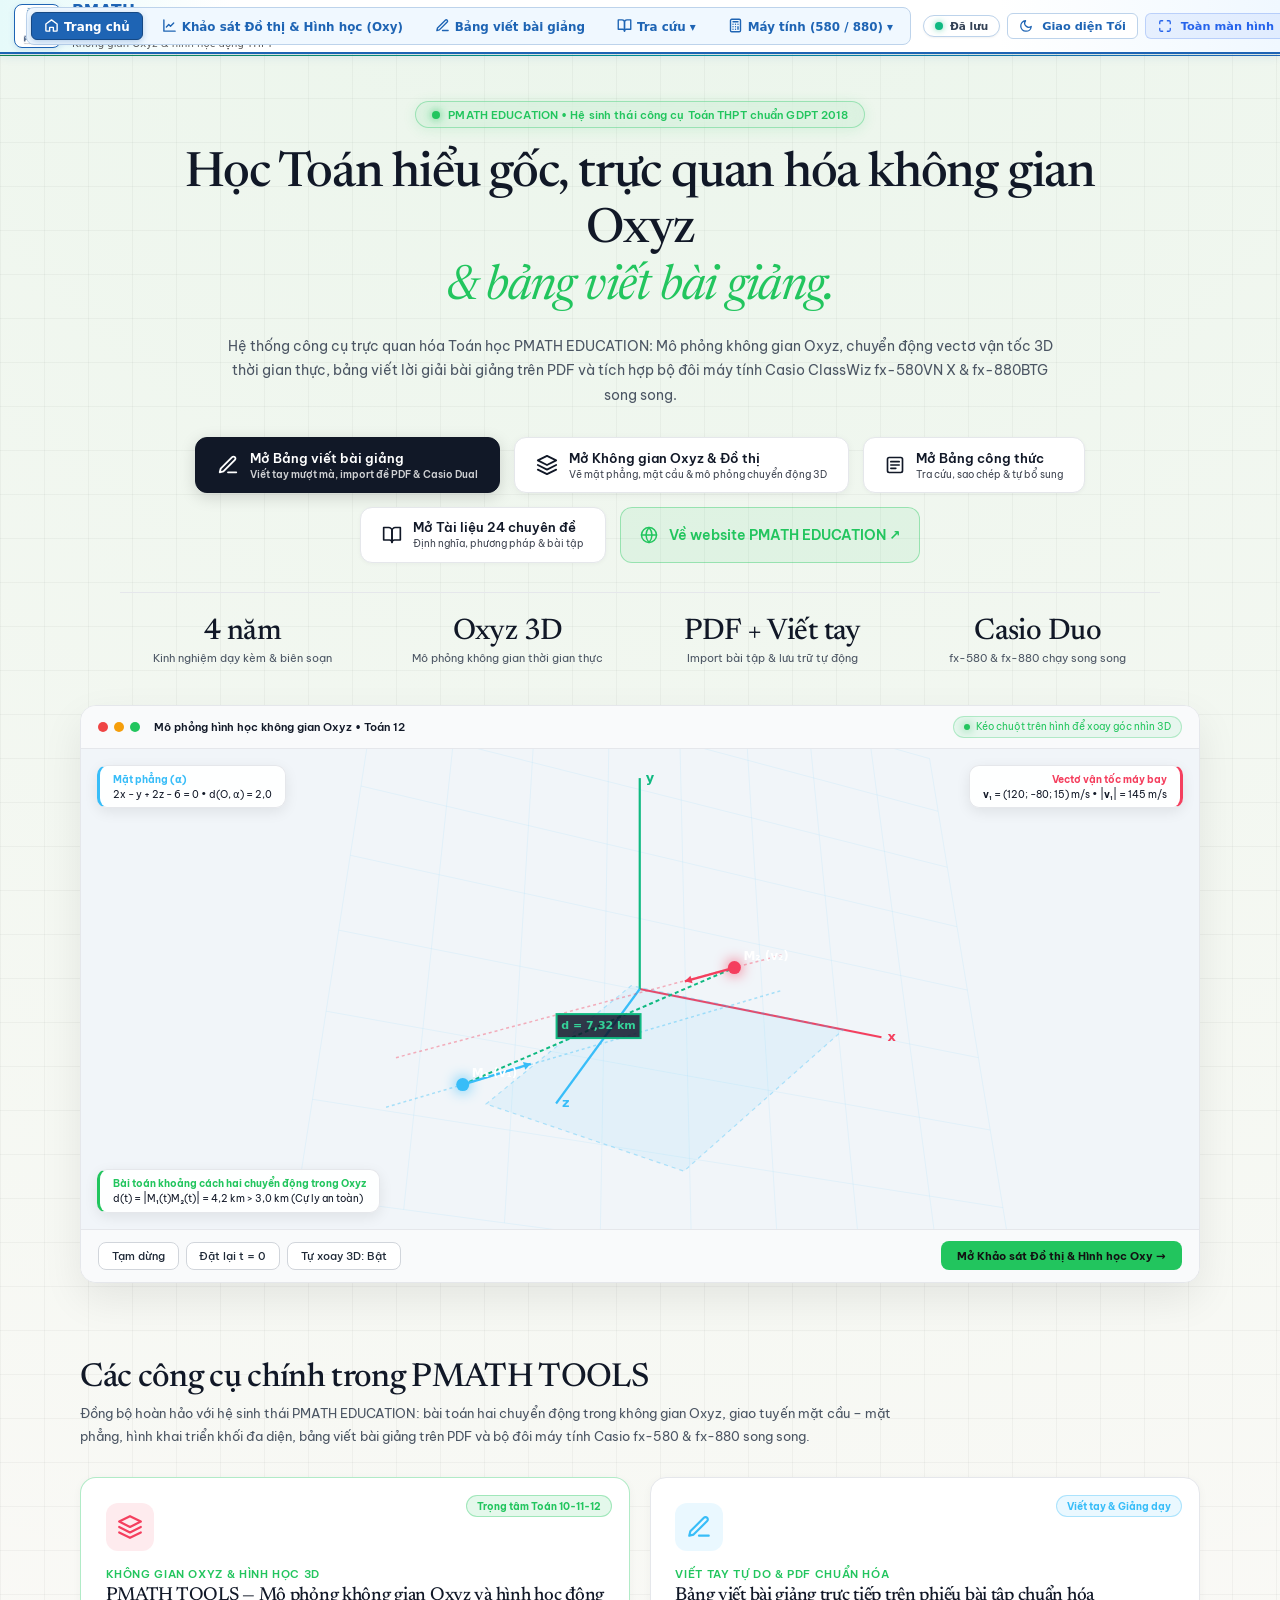
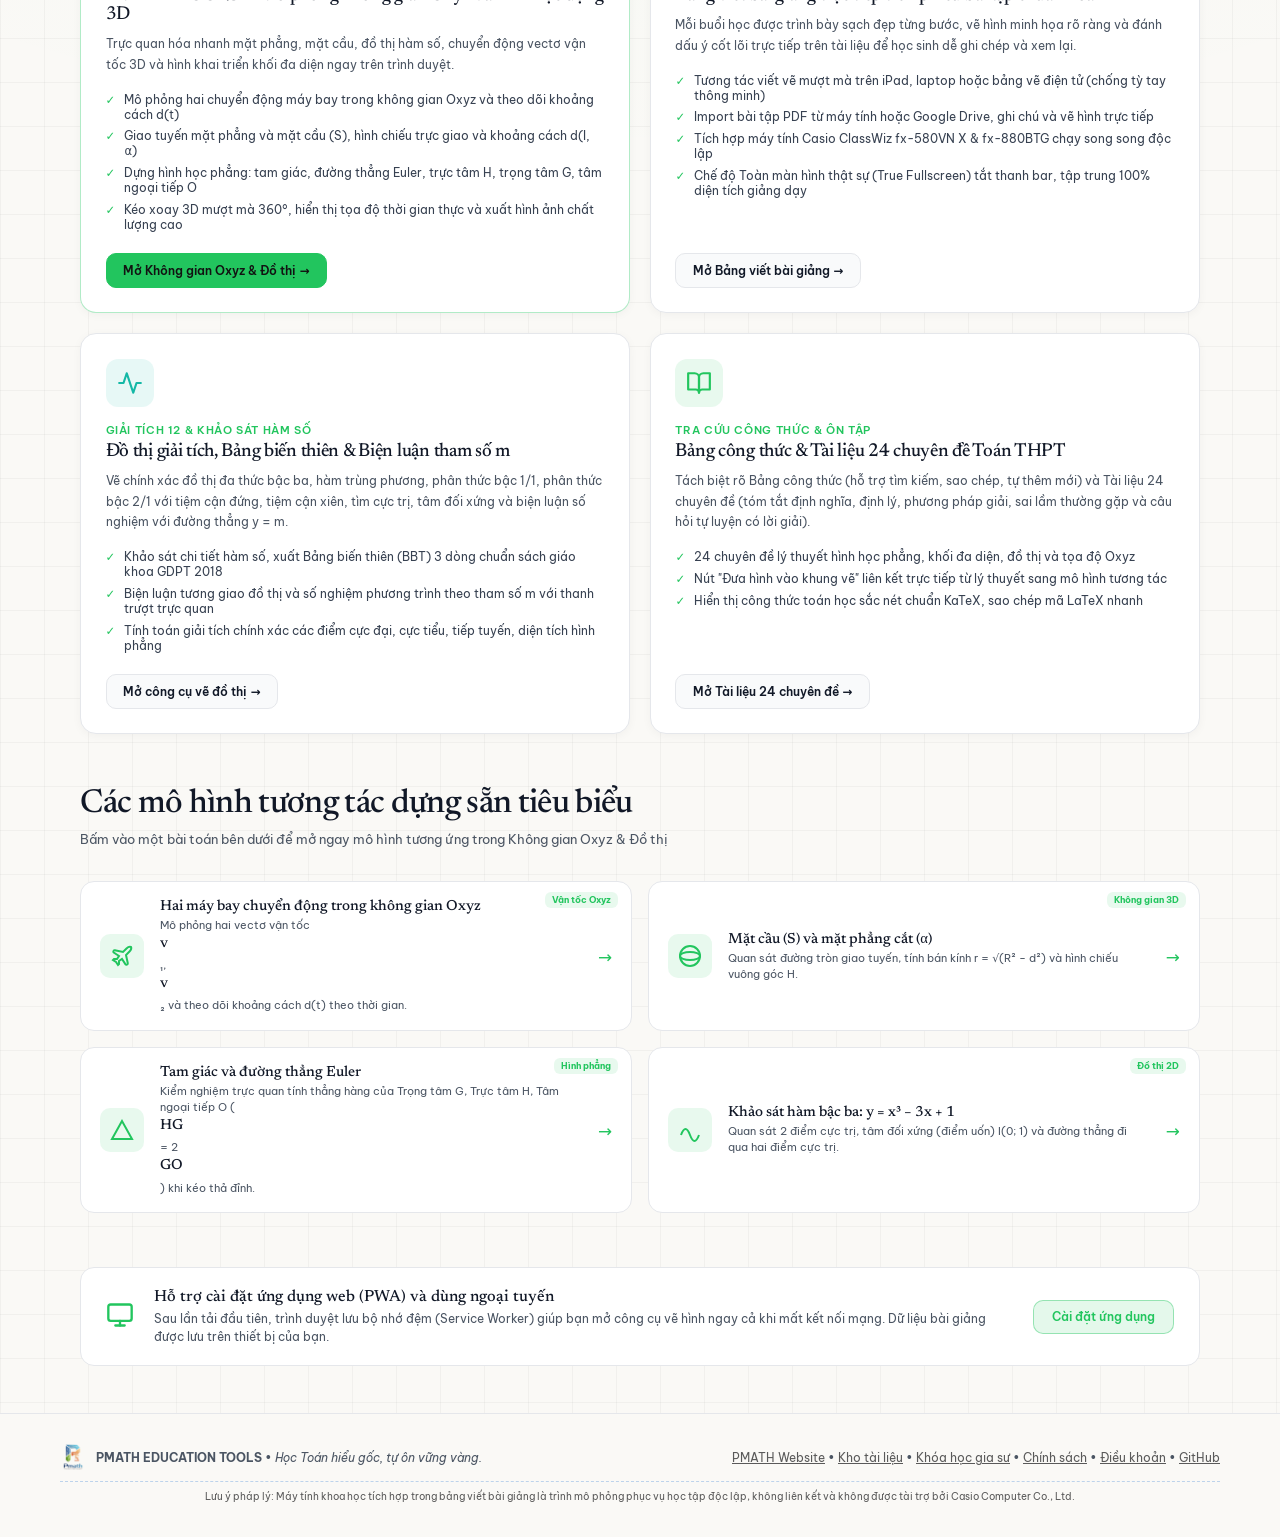
==== commit b8cbd596: "feat(v4.9): Fix fullscreen dropdown z-index layering and synchronize Home page design with PMATH web" ====
--- a/index.html
+++ b/index.html
@@ -10,18 +10,22 @@
   <link rel="icon" type="image/png" href="./favicon.png" />
   <link rel="manifest" href="./manifest.json" />
   <title>PMATH EDUCATION TOOLS — Không Gian Oxyz, Vectơ Vận Tốc 3D &amp; Hình Học Động THPT</title>
+  <!-- Google Fonts: Newsreader (Editorial Serif) & Be Vietnam Pro (Clean Sans) synchronous with PMATH Website -->
+  <link rel="preconnect" href="https://fonts.googleapis.com">
+  <link rel="preconnect" href="https://fonts.gstatic.com" crossorigin>
+  <link href="https://fonts.googleapis.com/css2?family=Be+Vietnam+Pro:wght@400;500;600;700&family=Newsreader:ital,opsz,wght@0,6..72,400..700;1,6..72,400..600&display=swap" rel="stylesheet">
   <!-- Google Identity Services (GIS) for Google Drive Sync & Overwrite -->
   <script src="https://accounts.google.com/gsi/client" async defer></script>
   <!-- Core Styles & Fonts (AxMath + KaTeX + Times New Roman) -->
   <link rel="stylesheet" href="./assets/index-B5VXrJpN.css" />
-  <!-- PMATH Education Signature Styles (Cache Busted v4.6) -->
-  <link rel="stylesheet" href="./styles.css?v=4.6" />
+  <!-- PMATH Education Signature Styles (Cache Busted v4.9) -->
+  <link rel="stylesheet" href="./styles.css?v=4.9" />
   <script>
     try {
       if ('caches' in window) {
         caches.keys().then(function(keys) {
           keys.forEach(function(k) {
-            if (k !== 'pmath-cache-v4.6') caches.delete(k);
+            if (k !== 'pmath-cache-v4.9') caches.delete(k);
           });
         });
       }
@@ -202,41 +206,42 @@
   <!-- ===================================================================== -->
   <!-- VIEW 0: PMATH HOME (TRANG CHỦ GIỚI THIỆU TÍNH NĂNG & CHỌN MẪU)        -->
   <!-- ===================================================================== -->
-  <div id="homeView" class="pmath-home-view">
+    <div id="homeView" class="pmath-home-view">
+    <!-- HERO SECTION (PMATH EDITORIAL BRANDING) -->
     <section class="home-hero-section">
-      <div class="bioforge-badge">
-        <span class="bioforge-badge-dot"></span>
-        <span class="bioforge-badge-text">Công cụ trực quan hóa Toán THPT • Chương trình GDPT 2018</span>
-      </div>
-
-      <h1 class="bioforge-hero-title">
-        Mô phỏng không gian Oxyz, vectơ vận tốc 3D<br />
-        <span class="bioforge-gradient-text">&amp; bảng vẽ hình học động THPT</span>
+      <div class="bioforge-badge pmath-pill-badge">
+        <span class="bioforge-badge-dot pmath-pulse-dot"></span>
+        <span class="bioforge-badge-text">PMATH EDUCATION • Hệ sinh thái công cụ Toán THPT chuẩn GDPT 2018</span>
+      </div>
+
+      <h1 class="bioforge-hero-title pmath-hero-title">
+        Học Toán hiểu gốc, trực quan hóa không gian Oxyz<br />
+        <span class="pmath-title-italic">&amp; bảng viết bài giảng.</span>
       </h1>
 
-      <p class="bioforge-hero-desc">
-        Trực quan hóa nhanh bài toán tọa độ không gian <em>Oxyz</em>, chuyển động thẳng đều <strong>r</strong>(t) = <strong>r</strong>₀ + <strong>v</strong>t và dựng hình phẳng, khối đa diện cho chương trình Toán 10–11–12 ngay trên trình duyệt.
+      <p class="bioforge-hero-desc pmath-hero-desc">
+        Hệ thống công cụ trực quan hóa Toán học PMATH EDUCATION: Mô phỏng không gian Oxyz, chuyển động vectơ vận tốc 3D thời gian thực, bảng viết lời giải bài giảng trên PDF và tích hợp bộ đôi máy tính Casio ClassWiz fx-580VN X &amp; fx-880BTG song song.
       </p>
 
-      <!-- Primary Action Buttons (Consistent verb: Mở...) -->
-      <div class="bioforge-hero-actions">
-        <button type="button" class="bioforge-btn-primary" id="heroBtnOpenStudio">
+      <!-- Primary Action Buttons -->
+      <div class="bioforge-hero-actions pmath-hero-actions">
+        <button type="button" class="bioforge-btn-primary" id="heroBtnOpenNR">
+          <span class="bioforge-btn-icon" aria-hidden="true">
+            <svg width="22" height="22" viewBox="0 0 24 24" fill="none" stroke="currentColor" stroke-width="2" stroke-linecap="round" stroke-linejoin="round"><path d="M12 20h9"/><path d="M16.5 3.5a2.121 2.121 0 0 1 3 3L7 19l-4 1 1-4L16.5 3.5z"/></svg>
+          </span>
+          <div class="bioforge-btn-text">
+            <strong>Mở Bảng viết bài giảng</strong>
+            <small>Viết tay mượt mà, import đề PDF &amp; Casio Dual</small>
+          </div>
+        </button>
+
+        <button type="button" class="bioforge-btn-secondary" id="heroBtnOpenStudio">
           <span class="bioforge-btn-icon" aria-hidden="true">
             <svg width="22" height="22" viewBox="0 0 24 24" fill="none" stroke="currentColor" stroke-width="2" stroke-linecap="round" stroke-linejoin="round"><path d="M12 2L2 7l10 5 10-5-10-5z"/><path d="M2 17l10 5 10-5"/><path d="M2 12l10 5 10-5"/></svg>
           </span>
           <div class="bioforge-btn-text">
             <strong>Mở Không gian Oxyz &amp; Đồ thị</strong>
-            <small>Vẽ mặt phẳng, mặt cầu, đồ thị &amp; mô phỏng chuyển động 3D</small>
-          </div>
-        </button>
-
-        <button type="button" class="bioforge-btn-secondary" id="heroBtnOpenNR">
-          <span class="bioforge-btn-icon" aria-hidden="true">
-            <svg width="22" height="22" viewBox="0 0 24 24" fill="none" stroke="currentColor" stroke-width="2" stroke-linecap="round" stroke-linejoin="round"><path d="M12 20h9"/><path d="M16.5 3.5a2.121 2.121 0 0 1 3 3L7 19l-4 1 1-4L16.5 3.5z"/></svg>
-          </span>
-          <div class="bioforge-btn-text">
-            <strong>Mở Bảng viết bài giảng</strong>
-            <small>Viết tay tự do, dựng hình khai triển 3D &amp; máy tính khoa học</small>
+            <small>Vẽ mặt phẳng, mặt cầu &amp; mô phỏng chuyển động 3D</small>
           </div>
         </button>
 
@@ -246,7 +251,7 @@
           </span>
           <div class="bioforge-btn-text">
             <strong>Mở Bảng công thức</strong>
-            <small>Tìm kiếm, sao chép &amp; tự bổ sung công thức</small>
+            <small>Tra cứu, sao chép &amp; tự bổ sung</small>
           </div>
         </button>
 
@@ -256,9 +261,34 @@
           </span>
           <div class="bioforge-btn-text">
             <strong>Mở Tài liệu 24 chuyên đề</strong>
-            <small>Định nghĩa, phương pháp giải &amp; câu hỏi tự luyện</small>
+            <small>Định nghĩa, phương pháp &amp; bài tập</small>
           </div>
         </button>
+
+        <a href="https://pmath-website.vercel.app/" target="_blank" rel="noopener noreferrer" class="pmath-hero-btn-site" title="Xem website chính thức PMATH EDUCATION">
+          <svg width="18" height="18" viewBox="0 0 24 24" fill="none" stroke="currentColor" stroke-width="2" stroke-linecap="round" stroke-linejoin="round"><circle cx="12" cy="12" r="10"/><line x1="2" y1="12" x2="22" y2="12"/><path d="M12 2a15.3 15.3 0 0 1 4 10 15.3 15.3 0 0 1-4 10 15.3 15.3 0 0 1-4-10 15.3 15.3 0 0 1 4-10z"/></svg>
+          <span>Về website PMATH EDUCATION ↗</span>
+        </a>
+      </div>
+
+      <!-- METRICS STRIP (ĐỒNG BỘ VỚI PMATH WEBSITE DL GRID) -->
+      <div class="pmath-metrics-grid bioforge-metrics-strip">
+        <div class="pmath-metric-item bioforge-metric-item">
+          <strong class="pmath-metric-val">4 năm</strong>
+          <span class="pmath-metric-lbl">Kinh nghiệm dạy kèm &amp; biên soạn</span>
+        </div>
+        <div class="pmath-metric-item bioforge-metric-item">
+          <strong class="pmath-metric-val">Oxyz 3D</strong>
+          <span class="pmath-metric-lbl">Mô phỏng không gian thời gian thực</span>
+        </div>
+        <div class="pmath-metric-item bioforge-metric-item">
+          <strong class="pmath-metric-val">PDF + Viết tay</strong>
+          <span class="pmath-metric-lbl">Import bài tập &amp; lưu trữ tự động</span>
+        </div>
+        <div class="pmath-metric-item bioforge-metric-item">
+          <strong class="pmath-metric-val">Casio Duo</strong>
+          <span class="pmath-metric-lbl">fx-580 &amp; fx-880 chạy song song</span>
+        </div>
       </div>
 
       <!-- CENTERPIECE: INTERACTIVE 3D MATH CONSOLE -->
@@ -271,13 +301,13 @@
             <span style="margin-left: 8px;">Mô phỏng hình học không gian Oxyz • Toán 12</span>
           </div>
           <div class="console-status-pill">
-            <span class="bioforge-badge-dot" style="width:6px; height:6px;"></span>
+            <span class="bioforge-badge-dot pmath-pulse-dot" style="width:6px; height:6px;"></span>
             <span>Kéo chuột trên hình để xoay góc nhìn 3D</span>
           </div>
         </div>
 
         <div class="console-canvas-wrap">
-          <!-- Floating Telemetry Chips (Chuẩn dấu trừ − và dấu phẩy thập phân Việt Nam) -->
+          <!-- Floating Telemetry Chips -->
           <div class="console-telemetry-chip left">
             <strong class="console-telemetry-title" style="color: #38bdf8;">Mặt phẳng (α)</strong>
             <span>2x − y + 2z − 6 = 0 • d(O, α) = 2,0</span>
@@ -289,7 +319,7 @@
           </div>
 
           <div class="console-telemetry-chip bottom">
-            <strong class="console-telemetry-title" style="color: #34d399;">Bài toán khoảng cách hai chuyển động trong Oxyz</strong>
+            <strong class="console-telemetry-title" style="color: #22c55e;">Bài toán khoảng cách hai chuyển động trong Oxyz</strong>
             <span>d(t) = |M₁(t)M₂(t)| = 4,2 km &gt; 3,0 km (Cự ly an toàn)</span>
           </div>
 
@@ -319,80 +349,82 @@
     <section class="home-modules-section">
       <div class="home-section-header">
         <h2 class="home-section-title">Các công cụ chính trong PMATH TOOLS</h2>
-        <p class="home-section-subtitle">Bổ trợ cho GeoGebra và Desmos nhờ dựng sẵn các mô hình đặc thù của chương trình Toán THPT Việt Nam: bài toán hai chuyển động trong không gian Oxyz, giao tuyến mặt cầu – mặt phẳng, hình khai triển khối đa diện và bảng viết bài giảng trực tiếp.</p>
+        <p class="home-section-subtitle">Đồng bộ hoàn hảo với hệ sinh thái PMATH EDUCATION: bài toán hai chuyển động trong không gian Oxyz, giao tuyến mặt cầu – mặt phẳng, hình khai triển khối đa diện, bảng viết bài giảng trên PDF và bộ đôi máy tính Casio fx-580 &amp; fx-880 song song.</p>
       </div>
 
       <div class="bioforge-bento-grid">
         <!-- Module Bento 1: Khảo sát đồ thị & Hình học Oxy -->
-        <div class="bento-card wide highlight">
+        <div class="bento-card highlight">
           <div class="card-badge-top">Trọng tâm Toán 10-11-12</div>
           <div class="bento-icon-wrap red" aria-hidden="true">
-            <svg width="26" height="26" viewBox="0 0 24 24" fill="none" stroke="currentColor" stroke-width="2" stroke-linecap="round" stroke-linejoin="round"><path d="M3 3v18h18"/><path d="M18.7 8l-5.1 5.2-2.8-2.7L7 14.3"/></svg>
-          </div>
-          <span class="card-category">Giải tích hàm số &amp; Hình học phẳng</span>
-          <h3 class="card-title">Khảo sát hàm số, Bảng biến thiên &amp; Hình học phẳng Oxy</h3>
+            <svg width="26" height="26" viewBox="0 0 24 24" fill="none" stroke="currentColor" stroke-width="2" stroke-linecap="round" stroke-linejoin="round"><path d="M12 2L2 7l10 5 10-5-10-5z"/><path d="M2 17l10 5 10-5"/><path d="M2 12l10 5 10-5"/></svg>
+          </div>
+          <span class="card-category">Không gian Oxyz &amp; Hình học 3D</span>
+          <h3 class="card-title">PMATH TOOLS — Mô phỏng không gian Oxyz và hình học động 3D</h3>
+          <p class="card-desc">
+            Trực quan hóa nhanh mặt phẳng, mặt cầu, đồ thị hàm số, chuyển động vectơ vận tốc 3D và hình khai triển khối đa diện ngay trên trình duyệt.
+          </p>
+          <ul class="card-feature-list">
+            <li>Mô phỏng hai chuyển động máy bay trong không gian Oxyz và theo dõi khoảng cách d(t)</li>
+            <li>Giao tuyến mặt phẳng và mặt cầu (S), hình chiếu trực giao và khoảng cách d(I, α)</li>
+            <li>Dựng hình học phẳng: tam giác, đường thẳng Euler, trực tâm H, trọng tâm G, tâm ngoại tiếp O</li>
+            <li>Kéo xoay 3D mượt mà 360°, hiển thị tọa độ thời gian thực và xuất hình ảnh chất lượng cao</li>
+          </ul>
+          <button type="button" class="btn-card-action primary" id="cardBtnStudio">Mở Không gian Oxyz &amp; Đồ thị →</button>
+        </div>
+
+        <!-- Module Bento 2: Bảng viết bài giảng & hình khai triển 3D -->
+        <div class="bento-card">
+          <div class="card-badge-top" style="color: #38bdf8; border-color: rgba(56, 189, 248, 0.35); background: rgba(56, 189, 248, 0.1);">Viết tay &amp; Giảng dạy</div>
+          <div class="bento-icon-wrap blue" aria-hidden="true">
+            <svg width="26" height="26" viewBox="0 0 24 24" fill="none" stroke="currentColor" stroke-width="2" stroke-linecap="round" stroke-linejoin="round"><path d="M12 20h9"/><path d="M16.5 3.5a2.121 2.121 0 0 1 3 3L7 19l-4 1 1-4L16.5 3.5z"/></svg>
+          </div>
+          <span class="card-category">Viết tay tự do &amp; PDF chuẩn hóa</span>
+          <h3 class="card-title">Bảng viết bài giảng trực tiếp trên phiếu bài tập chuẩn hóa</h3>
+          <p class="card-desc">
+            Mỗi buổi học được trình bày sạch đẹp từng bước, vẽ hình minh họa rõ ràng và đánh dấu ý cốt lõi trực tiếp trên tài liệu để học sinh dễ ghi chép và xem lại.
+          </p>
+          <ul class="card-feature-list">
+            <li>Tương tác viết vẽ mượt mà trên iPad, laptop hoặc bảng vẽ điện tử (chống tỳ tay thông minh)</li>
+            <li>Import bài tập PDF từ máy tính hoặc Google Drive, ghi chú và vẽ hình trực tiếp</li>
+            <li>Tích hợp máy tính Casio ClassWiz fx-580VN X &amp; fx-880BTG chạy song song độc lập</li>
+            <li>Chế độ Toàn màn hình thật sự (True Fullscreen) tắt thanh bar, tập trung 100% diện tích giảng dạy</li>
+          </ul>
+          <button type="button" class="btn-card-action" id="cardBtnNR">Mở Bảng viết bài giảng →</button>
+        </div>
+
+        <!-- Module Bento 3: Khảo sát đồ thị hàm số -->
+        <div class="bento-card">
+          <div class="bento-icon-wrap teal" aria-hidden="true">
+            <svg width="26" height="26" viewBox="0 0 24 24" fill="none" stroke="currentColor" stroke-width="2" stroke-linecap="round" stroke-linejoin="round"><polyline points="22 12 18 12 15 21 9 3 6 12 2 12"/></svg>
+          </div>
+          <span class="card-category">Giải tích 12 &amp; Khảo sát hàm số</span>
+          <h3 class="card-title">Đồ thị giải tích, Bảng biến thiên &amp; Biện luận tham số m</h3>
           <p class="card-desc">
             Vẽ chính xác đồ thị đa thức bậc ba, hàm trùng phương, phân thức bậc 1/1, phân thức bậc 2/1 với tiệm cận đứng, tiệm cận xiên, tìm cực trị, tâm đối xứng và biện luận số nghiệm với đường thẳng y = m.
           </p>
           <ul class="card-feature-list">
             <li>Khảo sát chi tiết hàm số, xuất Bảng biến thiên (BBT) 3 dòng chuẩn sách giáo khoa GDPT 2018</li>
             <li>Biện luận tương giao đồ thị và số nghiệm phương trình theo tham số m với thanh trượt trực quan</li>
-            <li>Dựng hình học phẳng: tam giác, đường thẳng Euler, trực tâm H, trọng tâm G, tâm ngoại tiếp O, đường tròn nội tiếp</li>
-            <li>Tính toán giải tích chính xác các điểm cực đại, cực tiểu, tiếp tuyến, diện tích hình phẳng giới hạn giữa hai đồ thị</li>
-          </ul>
-          <button type="button" class="btn-card-action primary" id="cardBtnStudio">Mở Khảo sát Đồ thị &amp; Hình học Oxy →</button>
-        </div>
-
-        <!-- Module Bento 2: Bảng viết bài giảng & hình khai triển 3D -->
-        <div class="bento-card normal">
-          <div class="bento-icon-wrap blue" aria-hidden="true">
-            <svg width="26" height="26" viewBox="0 0 24 24" fill="none" stroke="currentColor" stroke-width="2" stroke-linecap="round" stroke-linejoin="round"><path d="M12 20h9"/><path d="M16.5 3.5a2.121 2.121 0 0 1 3 3L7 19l-4 1 1-4L16.5 3.5z"/></svg>
-          </div>
-          <span class="card-category">Viết tay tự do &amp; hình học không gian</span>
-          <h3 class="card-title">Bảng viết bài giảng &amp; hình khai triển khối 3D</h3>
-          <p class="card-desc">
-            Không gian trang viết tay tự do dành cho giáo viên và học sinh (có chống tỳ tay khi dùng bút cảm ứng trên iPad), tích hợp dựng hình khai triển khối chóp, lăng trụ, hình nón, hình trụ và máy tính khoa học.
-          </p>
-          <ul class="card-feature-list">
-            <li>Tách biệt hoàn toàn với khung dựng hình tọa độ để thao tác viết tay không bị xung đột</li>
-            <li>Trải phẳng (hình khai triển) khối đa diện 3D ra mặt phẳng 2D để tính diện tích xung quanh, toàn phần</li>
-            <li>Tích hợp bảng biến thiên, máy tính khoa học và xuất trang bài giảng ra PDF/PNG</li>
-          </ul>
-          <button type="button" class="btn-card-action" id="cardBtnNR">Mở Bảng viết bài giảng →</button>
-        </div>
-
-        <!-- Module Bento 3: Khảo sát đồ thị hàm số -->
-        <div class="bento-card half">
-          <div class="bento-icon-wrap teal" aria-hidden="true">
-            <svg width="26" height="26" viewBox="0 0 24 24" fill="none" stroke="currentColor" stroke-width="2" stroke-linecap="round" stroke-linejoin="round"><polyline points="22 12 18 12 15 21 9 3 6 12 2 12"/></svg>
-          </div>
-          <span class="card-category">Giải tích 12 &amp; khảo sát hàm số</span>
-          <h3 class="card-title">Đồ thị giải tích &amp; khảo sát hàm số</h3>
-          <p class="card-desc">
-            Vẽ đồ thị các hàm số thường gặp trong chương trình THPT: hàm bậc ba, hàm phân thức hữu tỉ bậc nhất/bậc nhất, bậc hai/bậc nhất và hàm lượng giác. Hiển thị rõ cực trị, tâm đối xứng và đường tiệm cận.
-          </p>
-          <ul class="card-feature-list">
-            <li>Nhập biểu thức hàm số: y = x³ − 3x + 1, y = (2x − 1)/(x + 1), y = (x² − x + 1)/(x − 1)</li>
-            <li>Hiển thị trực quan tiệm cận đứng, tiệm cận ngang và tiệm cận xiên</li>
-            <li>Vẽ mặt cong hai biến z = f(x, y) trong không gian 3 chiều</li>
+            <li>Tính toán giải tích chính xác các điểm cực đại, cực tiểu, tiếp tuyến, diện tích hình phẳng</li>
           </ul>
           <button type="button" class="btn-card-action" id="cardBtnGraph">Mở công cụ vẽ đồ thị →</button>
         </div>
 
         <!-- Module Bento 4: Bảng công thức & Tài liệu 24 chuyên đề -->
-        <div class="bento-card half">
+        <div class="bento-card">
           <div class="bento-icon-wrap green" aria-hidden="true">
             <svg width="26" height="26" viewBox="0 0 24 24" fill="none" stroke="currentColor" stroke-width="2" stroke-linecap="round" stroke-linejoin="round"><path d="M2 3h6a4 4 0 0 1 4 4v14a3 3 0 0 0-3-3H2z"/><path d="M22 3h-6a4 4 0 0 0-4 4v14a3 3 0 0 1 3-3h7z"/></svg>
           </div>
-          <span class="card-category">Tra cứu công thức &amp; ôn tập</span>
-          <h3 class="card-title">Bảng công thức &amp; Tài liệu 24 chuyên đề</h3>
+          <span class="card-category">Tra cứu công thức &amp; Ôn tập</span>
+          <h3 class="card-title">Bảng công thức &amp; Tài liệu 24 chuyên đề Toán THPT</h3>
           <p class="card-desc">
             Tách biệt rõ Bảng công thức (hỗ trợ tìm kiếm, sao chép, tự thêm mới) và Tài liệu 24 chuyên đề (tóm tắt định nghĩa, định lý, phương pháp giải, sai lầm thường gặp và câu hỏi tự luyện có lời giải).
           </p>
           <ul class="card-feature-list">
             <li>24 chuyên đề lý thuyết hình học phẳng, khối đa diện, đồ thị và tọa độ Oxyz</li>
             <li>Nút "Đưa hình vào khung vẽ" liên kết trực tiếp từ lý thuyết sang mô hình tương tác</li>
-            <li>Cho phép giáo viên chỉnh sửa nội dung chuyên đề và xuất tệp .json lưu trữ</li>
+            <li>Hiển thị công thức toán học sắc nét chuẩn KaTeX, sao chép mã LaTeX nhanh</li>
           </ul>
           <button type="button" class="btn-card-action" id="cardBtnKnowledge">Mở Tài liệu 24 chuyên đề →</button>
         </div>
@@ -465,7 +497,7 @@
         </span>
         <div class="pwa-text">
           <h3>Hỗ trợ cài đặt ứng dụng web (PWA) và dùng ngoại tuyến</h3>
-          <p>Sau lần tải đầu tiên, trình duyệt lưu bộ nhớ đệm (Service Worker) giúp bạn mở công cụ vẽ hình ngay cả khi mất kết nối mạng. Lưu ý: dữ liệu được lưu trong trình duyệt của thiết bị hiện tại, hãy xuất tệp <code>.json</code> định kỳ để sao lưu an toàn.</p>
+          <p>Sau lần tải đầu tiên, trình duyệt lưu bộ nhớ đệm (Service Worker) giúp bạn mở công cụ vẽ hình ngay cả khi mất kết nối mạng. Dữ liệu bài giảng được lưu trên thiết bị của bạn.</p>
         </div>
         <button type="button" class="btn-pwa-install" id="homeInstallPwaBtn">
           Cài đặt ứng dụng
@@ -473,27 +505,28 @@
       </div>
     </section>
 
-    <!-- Clean Signature Footer -->
+    <!-- Clean Signature Footer (PMATH EDUCATION) -->
     <footer class="home-signature-footer">
       <div class="home-footer-inner">
         <div class="home-footer-brand">
           <img src="./favicon.png" alt="" class="footer-logo" />
-          <span><strong>PMATH EDUCATION TOOLS</strong> • <em>Công cụ trực quan hóa hình học &amp; giải tích THPT</em></span>
+          <span><strong>PMATH EDUCATION TOOLS</strong> • <em>Học Toán hiểu gốc, tự ôn vững vàng.</em></span>
         </div>
         <div class="home-footer-links">
-          <a href="./privacy.html" style="color:var(--text-muted); text-decoration:underline;">Chính sách quyền riêng tư</a> •
-          <a href="./terms.html" style="color:var(--text-muted); text-decoration:underline;">Điều khoản dịch vụ</a> •
-          <a href="https://github.com/phongdaohuy0905CSE/pmath-education-tools" target="_blank" rel="noopener noreferrer" style="color:var(--text-muted); text-decoration:underline;">Mã nguồn mở GitHub</a> •
-          <span>Hiển thị công thức bằng KaTeX</span>
-        </div>
-      </div>
-      <div style="max-width:1200px; margin:0.45rem auto 0; padding-top:0.45rem; border-top:1px dashed var(--border-color); font-size:0.74rem; color:var(--text-muted); text-align:center;">
+          <a href="https://pmath-website.vercel.app/" target="_blank" rel="noopener noreferrer" style="color:var(--text-muted); text-decoration:underline;">PMATH Website</a> •
+          <a href="https://pmath-website.vercel.app/tai-lieu" target="_blank" rel="noopener noreferrer" style="color:var(--text-muted); text-decoration:underline;">Kho tài liệu</a> •
+          <a href="https://pmath-website.vercel.app/#khoa-hoc" target="_blank" rel="noopener noreferrer" style="color:var(--text-muted); text-decoration:underline;">Khóa học gia sư</a> •
+          <a href="./privacy.html" style="color:var(--text-muted); text-decoration:underline;">Chính sách</a> •
+          <a href="./terms.html" style="color:var(--text-muted); text-decoration:underline;">Điều khoản</a> •
+          <a href="https://github.com/phongdaohuy0905CSE/pmath-education-tools" target="_blank" rel="noopener noreferrer" style="color:var(--text-muted); text-decoration:underline;">GitHub</a>
+        </div>
+      </div>
+      <div style="max-width:1160px; margin:0.8rem auto 0; padding-top:0.6rem; border-top:1px dashed var(--border-color); font-size:0.75rem; color:var(--text-muted); text-align:center;">
         Lưu ý pháp lý: Máy tính khoa học tích hợp trong bảng viết bài giảng là trình mô phỏng phục vụ học tập độc lập, không liên kết và không được tài trợ bởi Casio Computer Co., Ltd.
       </div>
     </footer>
   </div>
 
-  <!-- ===================================================================== -->
   <!-- VIEW 1: BẢNG VIẾT BÀI GIẢNG (VIẾT TAY TỰ DO, KHAI TRIỂN 3D, MÁY TÍNH) -->
   <!-- ===================================================================== -->
   <div id="root" class="pmath-board-root" style="display: none;"></div>
--- a/styles.css
+++ b/styles.css
@@ -2509,8 +2509,10 @@
 }
 
 /* ==========================================================================
-   PMATH BIOFORGE DESIGN SYSTEM — LANDING PAGE (v2.6 PRO)
-   Inspired by BioForge High-Tech Biotech / Geometric Luxury Aesthetic
+   PMATH EDUCATION DESIGN SYSTEM — LANDING PAGE
+   Synchronized with official PMATH Website (https://pmath-website.vercel.app/)
+   Editorial typography: Newsreader (Serif) + Be Vietnam Pro (Sans)
+   Color scheme: Dark Canvas (#121212) / Warm Paper (#faf9f6), Emerald (#22c55e)
    ========================================================================== */
 .pmath-home-view {
   display: block;
@@ -2518,145 +2520,144 @@
   min-height: calc(100vh - 54px);
   height: auto !important;
   overflow: visible !important;
-  background-color: #060913;
+  background-color: #121212;
   background-image: 
-    radial-gradient(ellipse 90% 50% at 50% -12%, rgba(0, 180, 255, 0.22) 0%, rgba(30, 100, 220, 0.12) 35%, transparent 70%),
-    radial-gradient(circle at 10% 80%, rgba(20, 180, 120, 0.08) 0%, transparent 40%),
-    radial-gradient(circle at 90% 35%, rgba(244, 63, 94, 0.08) 0%, transparent 40%),
+    radial-gradient(circle at 50% -12%, rgba(34, 197, 94, 0.14) 0%, transparent 60%),
     linear-gradient(rgba(255, 255, 255, 0.025) 1px, transparent 1px),
     linear-gradient(90deg, rgba(255, 255, 255, 0.025) 1px, transparent 1px);
-  background-size: 100% 100%, 100% 100%, 100% 100%, 48px 48px, 48px 48px;
-  color: #e2e8f0;
+  background-size: 100% 100%, 44px 44px, 44px 44px;
+  color: #f5f5f0;
+  font-family: 'Be Vietnam Pro', system-ui, -apple-system, sans-serif;
   position: relative;
   box-sizing: border-box;
-  animation: fadeIn 0.3s cubic-bezier(0.16, 1, 0.3, 1);
+  animation: pmathFadeIn 0.35s cubic-bezier(0.16, 1, 0.3, 1);
 }
 
 [data-theme="light"] .pmath-home-view {
-  background-color: #f7fafe;
+  background-color: #faf9f6;
   background-image: 
-    radial-gradient(ellipse 90% 50% at 50% -12%, rgba(0, 140, 255, 0.14) 0%, rgba(30, 100, 220, 0.07) 38%, transparent 70%),
-    radial-gradient(circle at 10% 80%, rgba(20, 180, 120, 0.05) 0%, transparent 40%),
-    radial-gradient(circle at 90% 35%, rgba(244, 63, 94, 0.05) 0%, transparent 40%),
-    linear-gradient(rgba(30, 100, 220, 0.035) 1px, transparent 1px),
-    linear-gradient(90deg, rgba(30, 100, 220, 0.035) 1px, transparent 1px);
-  background-size: 100% 100%, 100% 100%, 100% 100%, 48px 48px, 48px 48px;
-  color: #0f172a;
-}
-
-@keyframes fadeIn {
-  from { opacity: 0; transform: translateY(6px); }
+    radial-gradient(circle at 50% -12%, rgba(34, 197, 94, 0.08) 0%, transparent 60%),
+    linear-gradient(rgba(0, 0, 0, 0.035) 1px, transparent 1px),
+    linear-gradient(90deg, rgba(0, 0, 0, 0.035) 1px, transparent 1px);
+  background-size: 100% 100%, 44px 44px, 44px 44px;
+  color: #111827;
+}
+
+@keyframes pmathFadeIn {
+  from { opacity: 0; transform: translateY(8px); }
   to { opacity: 1; transform: translateY(0); }
 }
 
-@keyframes bioforgePulse {
-  0%, 100% { transform: scale(1); opacity: 1; box-shadow: 0 0 10px #00e5ff; }
-  50% { transform: scale(1.25); opacity: 0.8; box-shadow: 0 0 20px #00e5ff; }
-}
-
-@keyframes bioforgeScan {
-  0% { transform: translateY(-100%); }
-  100% { transform: translateY(400%); }
-}
-
-/* Hero Section */
+@keyframes pmathPulse {
+  0%, 100% { transform: scale(1); opacity: 1; box-shadow: 0 0 8px #22c55e; }
+  50% { transform: scale(1.22); opacity: 0.85; box-shadow: 0 0 16px #22c55e; }
+}
+
+/* ==========================================================================
+   HERO SECTION (PMATH EDITORIAL BRANDING)
+   ========================================================================== */
 .home-hero-section {
-  max-width: 1200px;
+  max-width: 1160px;
   margin: 0 auto;
-  padding: 3.8rem 1.5rem 2.5rem;
+  padding: 3.5rem 1.5rem 2.4rem;
   text-align: center;
   position: relative;
   z-index: 2;
 }
 
-.bioforge-badge {
+/* PMATH Live Pulse Pill Badge */
+.bioforge-badge,
+.pmath-pill-badge {
   display: inline-flex;
   align-items: center;
   gap: 0.65rem;
   padding: 0.4rem 1.15rem;
-  background: rgba(0, 229, 255, 0.06);
-  border: 1px solid rgba(0, 229, 255, 0.32);
+  background: rgba(34, 197, 94, 0.08);
+  border: 1px solid rgba(34, 197, 94, 0.35);
   border-radius: 999px;
-  backdrop-filter: blur(14px);
-  box-shadow: 0 0 24px rgba(0, 229, 255, 0.15);
-  font-size: 0.76rem;
-  font-weight: 700;
-  color: #38bdf8;
-  letter-spacing: 0.05em;
-  margin-bottom: 1.5rem;
+  backdrop-filter: blur(10px);
+  box-shadow: 0 2px 14px rgba(34, 197, 94, 0.12);
+  font-size: 0.82rem;
+  font-weight: 600;
+  color: #22c55e;
+  letter-spacing: 0.01em;
+  margin-bottom: 1.4rem;
   transition: all 0.25s ease;
 }
 
-.bioforge-badge:hover {
-  border-color: rgba(0, 229, 255, 0.6);
-  box-shadow: 0 0 30px rgba(0, 229, 255, 0.25);
+.bioforge-badge:hover,
+.pmath-pill-badge:hover {
+  border-color: rgba(34, 197, 94, 0.65);
+  box-shadow: 0 4px 20px rgba(34, 197, 94, 0.22);
   transform: translateY(-1px);
 }
 
-.bioforge-badge-dot {
+.bioforge-badge-dot,
+.pmath-pulse-dot {
   width: 8px;
   height: 8px;
   border-radius: 50%;
-  background: #00e5ff;
-  box-shadow: 0 0 12px #00e5ff;
-  animation: bioforgePulse 2s infinite ease-in-out;
-}
-
-.bioforge-badge-tag {
-  background: rgba(56, 189, 248, 0.18);
-  color: #bae6fd;
-  font-size: 0.68rem;
-  padding: 1px 8px;
-  border-radius: 999px;
-  font-weight: 800;
-  border: 1px solid rgba(56, 189, 248, 0.35);
-}
-
-.bioforge-hero-title {
-  font-size: 3.15rem;
-  font-weight: 800;
+  background: #22c55e;
+  box-shadow: 0 0 10px #22c55e;
+  animation: pmathPulse 2s infinite ease-in-out;
+}
+
+/* PMATH Editorial Headline with Newsreader Serif */
+.bioforge-hero-title,
+.pmath-hero-title {
+  font-family: 'Newsreader', Georgia, 'Times New Roman', serif;
+  font-size: clamp(2.35rem, 5.2vw, 3.6rem);
+  font-weight: 500;
   line-height: 1.16;
-  letter-spacing: -0.028em;
-  margin: 0 auto 1.35rem;
+  letter-spacing: -0.025em;
+  margin: 0 auto 1.3rem;
   max-width: 980px;
-  color: #ffffff;
-}
-
-[data-theme="light"] .bioforge-hero-title {
-  color: #090e17;
-}
-
-.bioforge-gradient-text {
-  background: linear-gradient(135deg, #38bdf8 0%, #818cf8 48%, #c084fc 100%);
-  -webkit-background-clip: text;
-  -webkit-text-fill-color: transparent;
-  display: inline-block;
-}
-
-.bioforge-hero-desc {
+  color: #f5f5f0;
+}
+
+[data-theme="light"] .bioforge-hero-title,
+[data-theme="light"] .pmath-hero-title {
+  color: #111827;
+}
+
+.bioforge-gradient-text,
+.pmath-title-italic {
+  font-style: italic;
+  font-weight: 400;
+  color: #22c55e;
+  display: inline;
+}
+
+.bioforge-hero-desc,
+.pmath-hero-desc {
+  font-family: 'Be Vietnam Pro', system-ui, -apple-system, sans-serif;
   max-width: 840px;
-  margin: 0 auto 2.4rem;
-  font-size: 1.08rem;
-  line-height: 1.7;
-  color: #94a3b8;
-}
-
-[data-theme="light"] .bioforge-hero-desc {
-  color: #475569;
-}
-
-/* BioForge Hero Action Buttons */
-.bioforge-hero-actions {
+  margin: 0 auto 2.2rem;
+  font-size: 1.06rem;
+  line-height: 1.72;
+  color: #a3a39e;
+}
+
+[data-theme="light"] .bioforge-hero-desc,
+[data-theme="light"] .pmath-hero-desc {
+  color: #4b5563;
+}
+
+/* PMATH Action Buttons */
+.bioforge-hero-actions,
+.pmath-hero-actions {
   display: flex;
   justify-content: center;
-  gap: 1.1rem;
+  align-items: stretch;
+  gap: 1rem;
   flex-wrap: wrap;
   margin-bottom: 2.2rem;
 }
 
 .bioforge-btn-primary,
 .bioforge-btn-secondary,
-.bioforge-btn-outline {
+.bioforge-btn-outline,
+.pmath-hero-btn-site {
   display: inline-flex;
   align-items: center;
   gap: 0.85rem;
@@ -2664,840 +2665,798 @@
   border-radius: 12px;
   cursor: pointer;
   text-align: left;
-  transition: all 0.25s cubic-bezier(0.16, 1, 0.3, 1);
+  transition: all 0.22s cubic-bezier(0.16, 1, 0.3, 1);
   text-decoration: none;
-  font-family: var(--pmath-font);
-}
-
+  font-family: 'Be Vietnam Pro', system-ui, -apple-system, sans-serif;
+}
+
+/* Primary Button: Solid Contrast CTA */
 .bioforge-btn-primary {
-  background: linear-gradient(135deg, #0284c7 0%, #2563eb 50%, #4f46e5 100%);
+  background: #f5f5f0;
+  color: #121212;
+  border: 1px solid #ffffff;
+  box-shadow: 0 4px 18px rgba(0, 0, 0, 0.35);
+  font-weight: 600;
+}
+
+[data-theme="light"] .bioforge-btn-primary {
+  background: #111827;
   color: #ffffff;
-  border: 1px solid rgba(255, 255, 255, 0.3);
-  box-shadow: 0 0 28px rgba(37, 99, 235, 0.42), 0 8px 20px -4px rgba(0, 0, 0, 0.4);
+  border-color: #111827;
+  box-shadow: 0 4px 16px rgba(0, 0, 0, 0.15);
 }
 
 .bioforge-btn-primary:hover {
   transform: translateY(-2px);
-  box-shadow: 0 0 38px rgba(37, 99, 235, 0.65), 0 12px 24px -4px rgba(0, 0, 0, 0.5);
-}
-
+  box-shadow: 0 8px 24px rgba(0, 0, 0, 0.45);
+  background: #ffffff;
+}
+
+[data-theme="light"] .bioforge-btn-primary:hover {
+  background: #1f2937;
+}
+
+/* Secondary Button: Clean Glass / Surface */
 .bioforge-btn-secondary {
-  background: rgba(239, 68, 68, 0.12);
-  color: #fca5a5;
-  border: 1px solid rgba(239, 68, 68, 0.35);
-  box-shadow: 0 0 22px rgba(239, 68, 68, 0.18);
-  backdrop-filter: blur(12px);
+  background: #1a1a1a;
+  color: #f5f5f0;
+  border: 1px solid #2a2a2a;
+  box-shadow: 0 2px 8px rgba(0, 0, 0, 0.2);
+}
+
+[data-theme="light"] .bioforge-btn-secondary {
+  background: #ffffff;
+  color: #111827;
+  border-color: #e5e7eb;
+  box-shadow: 0 2px 8px rgba(0, 0, 0, 0.05);
 }
 
 .bioforge-btn-secondary:hover {
   transform: translateY(-2px);
-  background: rgba(239, 68, 68, 0.22);
-  border-color: rgba(239, 68, 68, 0.6);
-  color: #ffffff;
-  box-shadow: 0 0 32px rgba(239, 68, 68, 0.35);
-}
-
+  border-color: #22c55e;
+  color: #22c55e;
+  box-shadow: 0 4px 16px rgba(34, 197, 94, 0.18);
+}
+
+/* Outline Button */
 .bioforge-btn-outline {
-  background: rgba(255, 255, 255, 0.05);
-  color: #e2e8f0;
-  border: 1px solid rgba(255, 255, 255, 0.14);
-  backdrop-filter: blur(12px);
+  background: rgba(255, 255, 255, 0.04);
+  color: #f5f5f0;
+  border: 1px solid #2a2a2a;
 }
 
 [data-theme="light"] .bioforge-btn-outline {
   background: #ffffff;
-  color: #1e293b;
-  border: 1px solid #cbd5e1;
-  box-shadow: 0 2px 8px rgba(0, 0, 0, 0.06);
+  color: #111827;
+  border-color: #e5e7eb;
+  box-shadow: 0 1px 4px rgba(0, 0, 0, 0.04);
 }
 
 .bioforge-btn-outline:hover {
-  background: rgba(255, 255, 255, 0.1);
-  border-color: #38bdf8;
-  color: #38bdf8;
+  background: rgba(34, 197, 94, 0.06);
+  border-color: #22c55e;
+  color: #22c55e;
   transform: translateY(-2px);
 }
 
+/* Nút liên kết về PMATH Website */
+.pmath-hero-btn-site {
+  background: rgba(34, 197, 94, 0.08);
+  color: #22c55e;
+  border: 1px solid rgba(34, 197, 94, 0.38);
+  font-weight: 600;
+  padding: 0.85rem 1.4rem;
+}
+
+.pmath-hero-btn-site:hover {
+  background: rgba(34, 197, 94, 0.16);
+  border-color: #22c55e;
+  transform: translateY(-2px);
+  box-shadow: 0 4px 16px rgba(34, 197, 94, 0.2);
+}
+
 .bioforge-btn-icon {
-  font-size: 1.85rem;
+  font-size: 1.6rem;
   line-height: 1;
+  display: flex;
+  align-items: center;
 }
 
 .bioforge-btn-text strong {
   display: block;
-  font-size: 0.96rem;
-  font-weight: 700;
+  font-size: 0.95rem;
+  font-weight: 600;
   line-height: 1.25;
 }
 
 .bioforge-btn-text small {
   display: block;
   font-size: 0.76rem;
-  opacity: 0.85;
-}
-
-/* Feature Pills Ribbon */
-.bioforge-features-pills {
-  display: flex;
-  justify-content: center;
-  flex-wrap: wrap;
-  gap: 0.6rem;
-  max-width: 1020px;
-  margin: 0 auto 1.8rem;
-}
-
-.bioforge-feat-pill {
-  font-size: 0.79rem;
-  font-weight: 600;
-  color: #94a3b8;
-  background: rgba(255, 255, 255, 0.035);
-  border: 1px solid rgba(255, 255, 255, 0.08);
-  border-radius: 999px;
-  padding: 0.35rem 0.85rem;
-  backdrop-filter: blur(8px);
-  transition: all 0.2s ease;
-}
-
-[data-theme="light"] .bioforge-feat-pill {
-  color: #475569;
-  background: rgba(255, 255, 255, 0.8);
-  border-color: #e2e8f0;
-}
-
-.bioforge-feat-pill:hover {
-  color: #38bdf8;
-  border-color: rgba(56, 189, 248, 0.3);
-  background: rgba(56, 189, 248, 0.08);
-}
-
-/* User Auth Status Banner */
-.home-auth-banner-wrap {
-  max-width: 780px;
-  margin: 0 auto 1rem;
-}
-
-.home-login-prompt {
-  display: flex;
-  align-items: center;
-  justify-content: space-between;
-  gap: 1rem;
-  padding: 0.85rem 1.25rem;
-  background: rgba(20, 130, 80, 0.12);
-  border: 1px solid rgba(20, 130, 80, 0.35);
-  border-radius: 12px;
-  font-size: 0.86rem;
-  color: #86efac;
-  text-align: left;
-  backdrop-filter: blur(12px);
-}
-
-[data-theme="light"] .home-login-prompt {
-  color: #166534;
-}
-
-.home-user-badge {
-  display: flex;
-  align-items: center;
-  gap: 0.95rem;
-  padding: 0.85rem 1.25rem;
-  background: rgba(30, 100, 180, 0.12);
-  border: 1px solid rgba(30, 100, 180, 0.35);
-  border-radius: 12px;
-  text-align: left;
-  backdrop-filter: blur(12px);
-}
-
-.home-user-avatar {
-  width: 40px;
-  height: 40px;
-  border-radius: 50%;
-  border: 2px solid #38bdf8;
+  opacity: 0.8;
+  margin-top: 2px;
 }
 
 /* ==========================================================================
-   BIOFORGE HERO CENTERPIECE: 3D MATH CONSOLE CARD
+   METRICS STRIP (ĐỒNG BỘ VỚI PMATH WEBSITE DL GRID)
+   ========================================================================== */
+.pmath-metrics-grid,
+.bioforge-metrics-strip {
+  display: grid;
+  grid-template-columns: repeat(4, 1fr);
+  gap: 1.5rem;
+  max-width: 1040px;
+  margin: 1.8rem auto 2.8rem;
+  padding-top: 1.8rem;
+  border-top: 1px solid #2a2a2a;
+}
+
+[data-theme="light"] .pmath-metrics-grid,
+[data-theme="light"] .bioforge-metrics-strip {
+  border-top-color: #e5e7eb;
+}
+
+@media (max-width: 768px) {
+  .pmath-metrics-grid,
+  .bioforge-metrics-strip {
+    grid-template-columns: repeat(2, 1fr);
+    gap: 1.2rem;
+  }
+}
+
+.pmath-metric-item,
+.bioforge-metric-item {
+  text-align: center;
+}
+
+.pmath-metric-val,
+.bioforge-metric-item strong {
+  display: block;
+  font-family: 'Newsreader', Georgia, serif;
+  font-size: clamp(1.65rem, 2.6vw, 2.2rem);
+  font-weight: 500;
+  letter-spacing: -0.02em;
+  color: #f5f5f0;
+}
+
+[data-theme="light"] .pmath-metric-val,
+[data-theme="light"] .bioforge-metric-item strong {
+  color: #111827;
+}
+
+.pmath-metric-lbl,
+.bioforge-metric-item span {
+  display: block;
+  font-size: 0.82rem;
+  line-height: 1.4;
+  color: #a3a39e;
+  margin-top: 4px;
+}
+
+[data-theme="light"] .pmath-metric-lbl,
+[data-theme="light"] .bioforge-metric-item span {
+  color: #4b5563;
+}
+
+/* ==========================================================================
+   CENTERPIECE: 3D INTERACTIVE MATH CONSOLE
    ========================================================================== */
 .bioforge-console-card {
+  max-width: 1120px;
+  margin: 0 auto 3.5rem;
+  background: #1a1a1a;
+  border: 1px solid #2a2a2a;
+  border-radius: 16px;
+  overflow: hidden;
+  box-shadow: 0 20px 50px rgba(0, 0, 0, 0.35);
   position: relative;
-  max-width: 1040px;
-  margin: 2.2rem auto 0;
-  border-radius: 20px;
-  background: rgba(10, 16, 30, 0.85);
-  backdrop-filter: blur(28px);
-  border: 1px solid rgba(56, 189, 248, 0.28);
-  box-shadow: 0 30px 70px -15px rgba(0, 0, 0, 0.85), 0 0 50px rgba(2, 132, 199, 0.18);
-  overflow: hidden;
   text-align: left;
 }
 
 [data-theme="light"] .bioforge-console-card {
-  background: rgba(255, 255, 255, 0.92);
-  border-color: rgba(30, 100, 180, 0.25);
-  box-shadow: 0 20px 50px -10px rgba(30, 100, 180, 0.15);
+  background: #ffffff;
+  border-color: #e5e7eb;
+  box-shadow: 0 16px 40px rgba(0, 0, 0, 0.08);
 }
 
 .console-telemetry-header {
   display: flex;
   justify-content: space-between;
   align-items: center;
-  padding: 0.85rem 1.4rem;
-  background: rgba(15, 23, 42, 0.7);
-  border-bottom: 1px solid rgba(255, 255, 255, 0.08);
-  font-size: 0.78rem;
-  font-weight: 700;
-  color: #94a3b8;
-  letter-spacing: 0.04em;
+  padding: 0.75rem 1.25rem;
+  background: rgba(18, 18, 18, 0.85);
+  border-bottom: 1px solid #2a2a2a;
+  font-size: 0.82rem;
+  color: #a3a39e;
 }
 
 [data-theme="light"] .console-telemetry-header {
-  background: #f1f5f9;
-  border-bottom-color: #e2e8f0;
-  color: #475569;
+  background: #f9fafb;
+  border-bottom-color: #e5e7eb;
+  color: #4b5563;
 }
 
 .console-dots {
   display: flex;
-  gap: 7px;
-  align-items: center;
+  align-items: center;
+  gap: 0.45rem;
+  font-weight: 600;
+  color: #f5f5f0;
+}
+
+[data-theme="light"] .console-dots {
+  color: #111827;
 }
 
 .console-dot {
-  width: 11px;
-  height: 11px;
+  width: 10px;
+  height: 10px;
   border-radius: 50%;
 }
 .console-dot.red { background: #ef4444; }
 .console-dot.yellow { background: #f59e0b; }
-.console-dot.green { background: #10b981; }
+.console-dot.green { background: #22c55e; }
 
 .console-status-pill {
   display: inline-flex;
   align-items: center;
-  gap: 6px;
-  padding: 2px 10px;
+  gap: 0.45rem;
+  padding: 0.25rem 0.75rem;
+  background: rgba(34, 197, 94, 0.08);
+  border: 1px solid rgba(34, 197, 94, 0.28);
   border-radius: 999px;
-  background: rgba(16, 185, 129, 0.12);
-  color: #34d399;
-  font-size: 0.72rem;
-  border: 1px solid rgba(16, 185, 129, 0.3);
+  font-size: 0.76rem;
+  color: #22c55e;
 }
 
 .console-canvas-wrap {
   position: relative;
   width: 100%;
-  height: 380px;
-  background: #050811;
+  height: 480px;
+  background: #0f0f0f;
   overflow: hidden;
 }
 
 [data-theme="light"] .console-canvas-wrap {
-  background: #090e1a;
+  background: #f1f5f9;
 }
 
 #hero3dCanvas {
   width: 100%;
   height: 100%;
   display: block;
-  cursor: grab;
-}
-
-#hero3dCanvas:active {
-  cursor: grabbing;
-}
-
-/* Floating Telemetry Chips on 3D Console */
+}
+
 .console-telemetry-chip {
   position: absolute;
-  padding: 0.55rem 0.95rem;
+  padding: 0.5rem 0.95rem;
+  background: rgba(18, 18, 18, 0.88);
+  border: 1px solid #2a2a2a;
   border-radius: 10px;
-  background: rgba(15, 23, 42, 0.85);
-  backdrop-filter: blur(14px);
-  border: 1px solid rgba(255, 255, 255, 0.12);
-  box-shadow: 0 10px 25px rgba(0, 0, 0, 0.5);
   font-size: 0.76rem;
-  color: #f1f5f9;
+  backdrop-filter: blur(10px);
+  color: #f5f5f0;
+  box-shadow: 0 4px 14px rgba(0, 0, 0, 0.3);
   z-index: 5;
-  pointer-events: none;
-  animation: fadeIn 0.4s ease-out;
-  white-space: nowrap;
-}
-
-.console-telemetry-chip > strong:first-child,
-.console-telemetry-chip .console-telemetry-title {
+}
+
+[data-theme="light"] .console-telemetry-chip {
+  background: rgba(255, 255, 255, 0.92);
+  border-color: #e5e7eb;
+  color: #111827;
+  box-shadow: 0 4px 14px rgba(0, 0, 0, 0.08);
+}
+
+.console-telemetry-chip.left { top: 16px; left: 16px; border-left: 3px solid #38bdf8; }
+.console-telemetry-chip.right { top: 16px; right: 16px; text-align: right; border-right: 3px solid #f43f5e; }
+.console-telemetry-chip.bottom { bottom: 16px; left: 16px; border-left: 3px solid #22c55e; }
+
+.console-telemetry-title {
   display: block;
-  font-size: 0.82rem;
+  font-size: 0.74rem;
+  font-weight: 700;
   margin-bottom: 2px;
 }
 
-.console-telemetry-chip span {
-  display: inline-block;
-  white-space: nowrap;
-}
-
-.console-telemetry-chip.left {
-  top: 18px;
-  left: 20px;
-  border-left: 3px solid #38bdf8;
-}
-
-.console-telemetry-chip.right {
-  top: 18px;
-  right: 20px;
-  border-right: 3px solid #f43f5e;
-  text-align: right;
-}
-
-.console-telemetry-chip.bottom {
-  bottom: 18px;
-  left: 50%;
-  transform: translateX(-50%);
-  border-bottom: 3px solid #10b981;
-  text-align: center;
-  background: rgba(15, 23, 42, 0.92);
-  white-space: nowrap;
-}
-
 .console-footer-bar {
   display: flex;
   justify-content: space-between;
   align-items: center;
-  padding: 0.85rem 1.4rem;
-  background: rgba(15, 23, 42, 0.85);
-  border-top: 1px solid rgba(255, 255, 255, 0.08);
+  padding: 0.85rem 1.25rem;
+  background: #181818;
+  border-top: 1px solid #2a2a2a;
+  gap: 1rem;
   flex-wrap: wrap;
-  gap: 0.85rem;
 }
 
 [data-theme="light"] .console-footer-bar {
-  background: #f8fafc;
-  border-top-color: #e2e8f0;
+  background: #f9fafb;
+  border-top-color: #e5e7eb;
 }
 
 .console-controls-group {
   display: flex;
   align-items: center;
-  gap: 0.6rem;
+  gap: 0.5rem;
+  flex-wrap: wrap;
 }
 
 .btn-console-tool {
-  padding: 0.45rem 0.9rem;
+  padding: 0.45rem 0.95rem;
   border-radius: 8px;
   background: rgba(255, 255, 255, 0.06);
-  border: 1px solid rgba(255, 255, 255, 0.12);
-  color: #e2e8f0;
-  font-size: 0.78rem;
+  border: 1px solid #2a2a2a;
+  color: #f5f5f0;
+  font-size: 0.82rem;
+  font-weight: 500;
+  cursor: pointer;
+  transition: all 0.18s ease;
+}
+
+[data-theme="light"] .btn-console-tool {
+  background: #ffffff;
+  border-color: #d1d5db;
+  color: #1f2937;
+}
+
+.btn-console-tool:hover {
+  background: rgba(34, 197, 94, 0.12);
+  border-color: #22c55e;
+  color: #22c55e;
+}
+
+.btn-console-launch {
+  padding: 0.55rem 1.2rem;
+  border-radius: 8px;
+  background: #22c55e;
+  border: none;
+  color: #121212;
+  font-size: 0.85rem;
   font-weight: 700;
   cursor: pointer;
   transition: all 0.2s ease;
 }
 
-[data-theme="light"] .btn-console-tool {
+.btn-console-launch:hover {
+  background: #16a34a;
+  color: #ffffff;
+  transform: translateY(-1px);
+}
+
+/* ==========================================================================
+   CORE MODULES SECTION (BENTO GRID SHOWCASE)
+   ========================================================================== */
+.home-modules-section {
+  max-width: 1160px;
+  margin: 0 auto 4rem;
+  padding: 0 1.5rem;
+}
+
+.home-section-header {
+  text-align: left;
+  margin-bottom: 2.2rem;
+  max-width: 820px;
+}
+
+.home-section-title {
+  font-family: 'Newsreader', Georgia, serif;
+  font-size: clamp(1.85rem, 3.4vw, 2.45rem);
+  font-weight: 500;
+  letter-spacing: -0.02em;
+  color: #f5f5f0;
+  margin: 0 0 0.6rem;
+}
+
+[data-theme="light"] .home-section-title {
+  color: #111827;
+}
+
+.home-section-subtitle {
+  font-size: 0.98rem;
+  line-height: 1.68;
+  color: #a3a39e;
+  margin: 0;
+}
+
+[data-theme="light"] .home-section-subtitle {
+  color: #4b5563;
+}
+
+.bioforge-bento-grid {
+  display: grid;
+  grid-template-columns: repeat(2, 1fr);
+  gap: 1.5rem;
+}
+
+@media (max-width: 900px) {
+  .bioforge-bento-grid {
+    grid-template-columns: 1fr;
+  }
+}
+
+.bento-card {
+  background: #1a1a1a;
+  border: 1px solid #2a2a2a;
+  border-radius: 16px;
+  padding: 1.8rem;
+  position: relative;
+  transition: all 0.24s cubic-bezier(0.16, 1, 0.3, 1);
+  display: flex;
+  flex-direction: column;
+}
+
+[data-theme="light"] .bento-card {
   background: #ffffff;
-  color: #334155;
+  border-color: #e5e7eb;
+  box-shadow: 0 2px 10px rgba(0, 0, 0, 0.04);
+}
+
+.bento-card:hover {
+  border-color: #383838;
+  transform: translateY(-3px);
+  box-shadow: 0 12px 30px rgba(0, 0, 0, 0.25);
+}
+
+[data-theme="light"] .bento-card:hover {
   border-color: #cbd5e1;
-}
-
-.btn-console-tool:hover {
-  background: rgba(56, 189, 248, 0.15);
-  border-color: #38bdf8;
-  color: #38bdf8;
-}
-
-.btn-console-launch {
-  padding: 0.5rem 1.15rem;
-  border-radius: 8px;
-  background: linear-gradient(135deg, #0284c7 0%, #2563eb 100%);
-  color: #ffffff;
-  border: 1px solid rgba(255, 255, 255, 0.2);
-  font-size: 0.82rem;
-  font-weight: 700;
-  cursor: pointer;
-  transition: all 0.2s ease;
-  box-shadow: 0 0 15px rgba(37, 99, 235, 0.35);
-}
-
-.btn-console-launch:hover {
-  box-shadow: 0 0 25px rgba(37, 99, 235, 0.6);
-  transform: translateY(-1px);
-}
-
-/* ==========================================================================
-   METRICS RIBBON (BIOFORGE HIGH-TECH STATS)
-   ========================================================================== */
-.bioforge-metrics-strip {
-  max-width: 1200px;
-  margin: 3.5rem auto 1.5rem;
-  padding: 1.25rem 2rem;
-  border-radius: 16px;
-  background: rgba(15, 23, 42, 0.5);
-  backdrop-filter: blur(16px);
-  border: 1px solid rgba(255, 255, 255, 0.07);
-  display: grid;
-  grid-template-columns: repeat(auto-fit, minmax(180px, 1fr));
-  gap: 1.5rem;
-  text-align: center;
-}
-
-[data-theme="light"] .bioforge-metrics-strip {
-  background: #ffffff;
-  border-color: #e2e8f0;
-  box-shadow: 0 4px 20px rgba(0, 0, 0, 0.05);
-}
-
-.bioforge-metric-item strong {
-  display: block;
-  font-size: 1.75rem;
-  font-weight: 800;
-  color: #38bdf8;
-  letter-spacing: -0.02em;
-  margin-bottom: 2px;
-}
-
-.bioforge-metric-item span {
-  font-size: 0.74rem;
-  font-weight: 700;
+  box-shadow: 0 12px 28px rgba(0, 0, 0, 0.08);
+}
+
+.bento-card.highlight {
+  border-color: rgba(34, 197, 94, 0.35);
+}
+
+.card-badge-top {
+  position: absolute;
+  top: 1.25rem;
+  right: 1.25rem;
+  padding: 0.25rem 0.75rem;
+  background: rgba(34, 197, 94, 0.12);
+  border: 1px solid rgba(34, 197, 94, 0.35);
+  border-radius: 999px;
+  font-size: 0.72rem;
+  font-weight: 700;
+  color: #22c55e;
+}
+
+.bento-icon-wrap {
+  width: 48px;
+  height: 48px;
+  border-radius: 12px;
+  display: flex;
+  align-items: center;
+  justify-content: center;
+  background: rgba(255, 255, 255, 0.06);
+  color: #22c55e;
+  margin-bottom: 1.2rem;
+}
+
+[data-theme="light"] .bento-icon-wrap {
+  background: #f3f4f6;
+}
+
+.bento-icon-wrap.red { color: #f43f5e; background: rgba(244, 63, 94, 0.1); }
+.bento-icon-wrap.blue { color: #38bdf8; background: rgba(56, 189, 248, 0.1); }
+.bento-icon-wrap.teal { color: #14b8a6; background: rgba(20, 184, 166, 0.1); }
+.bento-icon-wrap.green { color: #22c55e; background: rgba(34, 197, 94, 0.1); }
+
+.card-category {
+  font-size: 0.78rem;
+  font-weight: 600;
   text-transform: uppercase;
   letter-spacing: 0.06em;
-  color: #94a3b8;
-}
-
-[data-theme="light"] .bioforge-metric-item span {
-  color: #64748b;
-}
-
-/* ==========================================================================
-   BENTO GRID SHOWCASE (BIOFORGE STYLE 4 CORE MODULES)
-   ========================================================================== */
-.home-modules-section {
-  max-width: 1200px;
-  margin: 0 auto;
-  padding: 3rem 1.5rem;
-}
-
-.home-section-header {
-  text-align: center;
-  margin-bottom: 2.8rem;
-}
-
-.home-section-title {
-  font-size: 2.15rem;
-  font-weight: 800;
-  color: #ffffff;
-  letter-spacing: -0.02em;
-  margin-bottom: 0.5rem;
-}
-
-[data-theme="light"] .home-section-title {
-  color: #0f172a;
-}
-
-.home-section-subtitle {
-  font-size: 1.02rem;
-  color: #94a3b8;
-  max-width: 720px;
-  margin: 0 auto;
-}
-
-[data-theme="light"] .home-section-subtitle {
-  color: #64748b;
-}
-
-.bioforge-bento-grid {
-  display: grid;
-  grid-template-columns: repeat(12, 1fr);
-  gap: 1.5rem;
-}
-
-.bento-card {
-  position: relative;
-  background: rgba(13, 21, 39, 0.7);
-  backdrop-filter: blur(20px);
-  border: 1px solid rgba(255, 255, 255, 0.08);
-  border-radius: 20px;
-  padding: 2rem 1.85rem 1.85rem;
-  display: flex;
-  flex-direction: column;
-  transition: all 0.3s cubic-bezier(0.16, 1, 0.3, 1);
-  box-shadow: 0 16px 36px -10px rgba(0, 0, 0, 0.5);
-  overflow: hidden;
-}
-
-[data-theme="light"] .bento-card {
-  background: #ffffff;
-  border-color: #e2e8f0;
-  box-shadow: 0 10px 30px -5px rgba(0, 0, 0, 0.06);
-}
-
-.bento-card:hover {
-  transform: translateY(-4px);
-  border-color: rgba(56, 189, 248, 0.4);
-  box-shadow: 0 24px 50px -10px rgba(0, 0, 0, 0.7), 0 0 30px rgba(56, 189, 248, 0.15);
-}
-
-.bento-card.wide {
-  grid-column: span 7;
-}
-
-.bento-card.normal {
-  grid-column: span 5;
-}
-
-.bento-card.half {
-  grid-column: span 6;
-}
-
-@media (max-width: 960px) {
-  .bento-card.wide,
-  .bento-card.normal,
-  .bento-card.half {
-    grid-column: span 12;
-  }
-}
-
-.bento-card.highlight {
-  border-color: rgba(239, 68, 68, 0.35);
-  background: linear-gradient(180deg, rgba(13, 21, 39, 0.8) 0%, rgba(239, 68, 68, 0.06) 100%);
-}
-
-.card-badge-top {
-  position: absolute;
-  top: 16px;
-  right: 18px;
-  background: linear-gradient(135deg, #ef4444 0%, #b91c1c 100%);
-  color: #ffffff;
-  font-size: 0.68rem;
-  font-weight: 800;
-  padding: 3px 10px;
-  border-radius: 999px;
-  letter-spacing: 0.05em;
-  box-shadow: 0 0 12px rgba(239, 68, 68, 0.4);
-}
-
-.bento-icon-wrap {
-  width: 52px;
-  height: 52px;
-  border-radius: 14px;
-  display: flex;
-  align-items: center;
-  justify-content: center;
-  font-size: 1.85rem;
-  margin-bottom: 1.15rem;
-}
-
-.bento-icon-wrap.blue { background: rgba(56, 189, 248, 0.15); color: #38bdf8; border: 1px solid rgba(56, 189, 248, 0.3); }
-.bento-icon-wrap.red { background: rgba(239, 68, 68, 0.15); color: #f87171; border: 1px solid rgba(239, 68, 68, 0.3); }
-.bento-icon-wrap.teal { background: rgba(20, 184, 166, 0.15); color: #2dd4bf; border: 1px solid rgba(20, 184, 166, 0.3); }
-.bento-icon-wrap.green { background: rgba(16, 185, 129, 0.15); color: #34d399; border: 1px solid rgba(16, 185, 129, 0.3); }
-
-.card-category {
-  font-size: 0.73rem;
-  font-weight: 700;
-  text-transform: uppercase;
-  letter-spacing: 0.08em;
-  color: #38bdf8;
+  color: #22c55e;
   margin-bottom: 0.4rem;
 }
 
 .card-title {
-  font-size: 1.35rem;
-  font-weight: 800;
-  color: #ffffff;
-  line-height: 1.3;
-  margin-bottom: 0.75rem;
+  font-family: 'Newsreader', Georgia, serif;
+  font-size: 1.4rem;
+  font-weight: 500;
+  letter-spacing: -0.015em;
+  color: #f5f5f0;
+  margin: 0 0 0.75rem;
 }
 
 [data-theme="light"] .card-title {
-  color: #0f172a;
+  color: #111827;
 }
 
 .card-desc {
-  font-size: 0.9rem;
+  font-size: 0.92rem;
   line-height: 1.65;
-  color: #94a3b8;
-  margin-bottom: 1.25rem;
-  flex: 1;
+  color: #a3a39e;
+  margin: 0 0 1.2rem;
 }
 
 [data-theme="light"] .card-desc {
-  color: #475569;
+  color: #4b5563;
 }
 
 .card-feature-list {
   list-style: none;
   padding: 0;
-  margin: 0 0 1.5rem;
+  margin: 0 0 1.6rem;
+  display: flex;
+  flex-direction: column;
+  gap: 0.5rem;
+  font-size: 0.86rem;
+  color: #d4d4d0;
+}
+
+[data-theme="light"] .card-feature-list {
+  color: #374151;
 }
 
 .card-feature-list li {
-  font-size: 0.84rem;
-  color: #cbd5e1;
-  padding: 0.35rem 0;
   position: relative;
-  padding-left: 1.35rem;
-}
-
-[data-theme="light"] .card-feature-list li {
-  color: #334155;
+  padding-left: 1.4rem;
 }
 
 .card-feature-list li::before {
   content: "✓";
   position: absolute;
   left: 0;
-  color: #38bdf8;
-  font-weight: bold;
+  color: #22c55e;
+  font-weight: 700;
 }
 
 .btn-card-action {
-  width: 100%;
-  padding: 0.75rem 1.15rem;
+  margin-top: auto;
+  align-self: flex-start;
+  padding: 0.65rem 1.25rem;
   border-radius: 10px;
   background: rgba(255, 255, 255, 0.06);
-  border: 1px solid rgba(255, 255, 255, 0.12);
-  color: #f1f5f9;
-  font-weight: 700;
+  border: 1px solid #2a2a2a;
+  color: #f5f5f0;
   font-size: 0.88rem;
+  font-weight: 600;
   cursor: pointer;
   transition: all 0.2s ease;
-  text-align: center;
 }
 
 [data-theme="light"] .btn-card-action {
-  background: #f1f5f9;
-  color: #0f172a;
-  border-color: #cbd5e1;
-}
-
-.btn-card-action:hover {
-  background: #0284c7;
+  background: #f9fafb;
+  border-color: #e5e7eb;
+  color: #111827;
+}
+
+.btn-card-action:hover,
+.btn-card-action.primary {
+  background: #22c55e;
+  border-color: #22c55e;
+  color: #121212;
+}
+
+.btn-card-action.primary:hover {
+  background: #16a34a;
   color: #ffffff;
-  border-color: #0284c7;
-  box-shadow: 0 0 20px rgba(2, 132, 199, 0.4);
-}
-
-.btn-card-action.primary {
-  background: linear-gradient(135deg, #ef4444 0%, #b91c1c 100%);
-  color: #ffffff;
-  border-color: rgba(255, 255, 255, 0.2);
-  box-shadow: 0 0 20px rgba(239, 68, 68, 0.3);
-}
-
-.btn-card-action.primary:hover {
-  background: linear-gradient(135deg, #dc2626 0%, #991b1b 100%);
-  box-shadow: 0 0 30px rgba(239, 68, 68, 0.55);
 }
 
 /* ==========================================================================
-   QUICK PRESETS SHOWCASE
+   PRESETS SECTION
    ========================================================================== */
 .home-presets-section {
-  max-width: 1200px;
-  margin: 0 auto;
-  padding: 1.5rem 1.5rem 3.5rem;
+  max-width: 1160px;
+  margin: 0 auto 4rem;
+  padding: 0 1.5rem;
 }
 
 .home-presets-grid {
   display: grid;
-  grid-template-columns: repeat(auto-fit, minmax(265px, 1fr));
-  gap: 1.25rem;
+  grid-template-columns: repeat(2, 1fr);
+  gap: 1.2rem;
+}
+
+@media (max-width: 768px) {
+  .home-presets-grid {
+    grid-template-columns: 1fr;
+  }
 }
 
 .bioforge-preset-card {
+  display: flex;
+  align-items: center;
+  gap: 1.2rem;
+  padding: 1.25rem 1.4rem;
+  background: #1a1a1a;
+  border: 1px solid #2a2a2a;
+  border-radius: 14px;
+  cursor: pointer;
+  transition: all 0.22s ease;
   position: relative;
-  background: rgba(15, 23, 42, 0.65);
-  backdrop-filter: blur(16px);
-  border: 1px solid rgba(255, 255, 255, 0.08);
-  border-radius: 16px;
-  padding: 1.25rem 1.35rem;
-  display: flex;
-  align-items: center;
-  gap: 1rem;
-  cursor: pointer;
-  transition: all 0.25s cubic-bezier(0.16, 1, 0.3, 1);
-  box-shadow: 0 10px 25px -5px rgba(0, 0, 0, 0.4);
 }
 
 [data-theme="light"] .bioforge-preset-card {
   background: #ffffff;
-  border-color: #e2e8f0;
-  box-shadow: 0 6px 18px rgba(0, 0, 0, 0.05);
+  border-color: #e5e7eb;
 }
 
 .bioforge-preset-card:hover {
-  border-color: #38bdf8;
-  transform: translateY(-3px);
-  box-shadow: 0 16px 36px -10px rgba(0, 0, 0, 0.6), 0 0 24px rgba(56, 189, 248, 0.2);
+  border-color: #22c55e;
+  transform: translateY(-2px);
+  box-shadow: 0 8px 24px rgba(0, 0, 0, 0.18);
 }
 
 .preset-badge {
   position: absolute;
-  top: -9px;
-  left: 16px;
-  font-size: 0.65rem;
-  font-weight: 800;
-  background: #0284c7;
-  color: #ffffff;
-  padding: 2px 9px;
-  border-radius: 999px;
-  letter-spacing: 0.04em;
-  box-shadow: 0 0 10px rgba(2, 132, 199, 0.4);
+  top: 0.75rem;
+  right: 0.95rem;
+  font-size: 0.7rem;
+  font-weight: 700;
+  color: #22c55e;
+  background: rgba(34, 197, 94, 0.1);
+  padding: 2px 7px;
+  border-radius: 6px;
 }
 
 .preset-icon {
-  font-size: 2rem;
-  line-height: 1;
+  width: 44px;
+  height: 44px;
+  border-radius: 10px;
+  background: rgba(34, 197, 94, 0.1);
+  color: #22c55e;
+  display: flex;
+  align-items: center;
+  justify-content: center;
+  flex-shrink: 0;
+}
+
+.preset-info {
+  flex: 1;
+  min-width: 0;
+  text-align: left;
 }
 
 .preset-info strong {
   display: block;
-  font-size: 0.92rem;
-  font-weight: 700;
-  color: #f1f5f9;
-  margin-bottom: 0.25rem;
+  font-family: 'Newsreader', Georgia, serif;
+  font-size: 1.08rem;
+  font-weight: 500;
+  color: #f5f5f0;
+  margin-bottom: 3px;
 }
 
 [data-theme="light"] .preset-info strong {
-  color: #0f172a;
+  color: #111827;
 }
 
 .preset-info p {
-  font-size: 0.78rem;
-  color: #94a3b8;
+  font-size: 0.82rem;
+  line-height: 1.45;
+  color: #a3a39e;
   margin: 0;
-  line-height: 1.45;
 }
 
 [data-theme="light"] .preset-info p {
-  color: #64748b;
+  color: #4b5563;
 }
 
 .preset-arrow {
-  color: #38bdf8;
+  color: #22c55e;
   font-size: 1.25rem;
-  font-weight: bold;
-  margin-left: auto;
   transition: transform 0.2s ease;
 }
 
 .bioforge-preset-card:hover .preset-arrow {
-  transform: translateX(5px);
+  transform: translateX(4px);
 }
 
 /* ==========================================================================
-   PWA & OFFLINE BANNER (CYBERNETIC LUXURY CARD)
+   PWA & OFFLINE BANNER
    ========================================================================== */
 .home-pwa-banner {
-  max-width: 1200px;
+  max-width: 1160px;
   margin: 0 auto 3.5rem;
   padding: 0 1.5rem;
 }
 
 .bioforge-pwa-card {
-  background: linear-gradient(135deg, rgba(2, 132, 199, 0.12) 0%, rgba(16, 185, 129, 0.08) 100%);
-  border: 1px solid rgba(56, 189, 248, 0.3);
-  border-radius: 20px;
-  padding: 1.85rem 2.2rem;
-  display: flex;
-  align-items: center;
+  display: flex;
+  align-items: center;
+  justify-content: space-between;
   gap: 1.5rem;
+  padding: 1.5rem 1.8rem;
+  background: #1a1a1a;
+  border: 1px solid #2a2a2a;
+  border-radius: 14px;
   flex-wrap: wrap;
-  backdrop-filter: blur(20px);
-  box-shadow: 0 16px 40px -10px rgba(0, 0, 0, 0.5), 0 0 30px rgba(2, 132, 199, 0.12);
 }
 
 [data-theme="light"] .bioforge-pwa-card {
   background: #ffffff;
-  border-color: #cbd5e1;
-  box-shadow: 0 8px 30px rgba(0, 0, 0, 0.06);
+  border-color: #e5e7eb;
 }
 
 .pwa-icon {
-  font-size: 2.6rem;
-  line-height: 1;
+  color: #22c55e;
 }
 
 .pwa-text {
   flex: 1;
   min-width: 260px;
+  text-align: left;
 }
 
 .pwa-text h3 {
-  font-size: 1.18rem;
-  font-weight: 800;
-  color: #ffffff;
-  margin-bottom: 0.35rem;
+  font-family: 'Newsreader', Georgia, serif;
+  font-size: 1.2rem;
+  font-weight: 500;
+  color: #f5f5f0;
+  margin: 0 0 0.4rem;
 }
 
 [data-theme="light"] .pwa-text h3 {
-  color: #0f172a;
+  color: #111827;
 }
 
 .pwa-text p {
   font-size: 0.86rem;
-  color: #94a3b8;
+  line-height: 1.5;
+  color: #a3a39e;
   margin: 0;
-  line-height: 1.5;
 }
 
 [data-theme="light"] .pwa-text p {
-  color: #475569;
+  color: #4b5563;
 }
 
 .btn-pwa-install {
-  padding: 0.75rem 1.6rem;
+  padding: 0.65rem 1.35rem;
   border-radius: 10px;
-  background: linear-gradient(135deg, #0284c7 0%, #2563eb 100%);
-  color: #ffffff;
-  border: 1px solid rgba(255, 255, 255, 0.25);
-  font-weight: 700;
+  background: rgba(34, 197, 94, 0.12);
+  border: 1px solid rgba(34, 197, 94, 0.4);
+  color: #22c55e;
   font-size: 0.88rem;
+  font-weight: 600;
   cursor: pointer;
   transition: all 0.2s ease;
-  white-space: nowrap;
-  box-shadow: 0 0 20px rgba(2, 132, 199, 0.4);
 }
 
 .btn-pwa-install:hover {
-  transform: translateY(-2px);
-  box-shadow: 0 0 30px rgba(2, 132, 199, 0.65);
+  background: #22c55e;
+  color: #121212;
 }
 
 /* ==========================================================================
-   SIGNATURE FOOTER
+   SIGNATURE FOOTER (MATCHING PMATH WEBSITE)
    ========================================================================== */
 .home-signature-footer {
-  border-top: 1px solid rgba(255, 255, 255, 0.08);
-  background: rgba(10, 16, 30, 0.95);
-  padding: 1.5rem 1.5rem;
-  backdrop-filter: blur(16px);
+  border-top: 1px solid #2a2a2a;
+  background: #121212;
+  padding: 2.2rem 1.5rem 2.5rem;
 }
 
 [data-theme="light"] .home-signature-footer {
-  background: #ffffff;
-  border-top-color: #e2e8f0;
+  background: #faf9f6;
+  border-top-color: #e5e7eb;
 }
 
 .home-footer-inner {
-  max-width: 1200px;
+  max-width: 1160px;
   margin: 0 auto;
   display: flex;
   justify-content: space-between;
   align-items: center;
   flex-wrap: wrap;
-  gap: 1rem;
-  font-size: 0.84rem;
-  color: #94a3b8;
+  gap: 1.2rem;
+  font-size: 0.86rem;
+  color: #a3a39e;
+}
+
+[data-theme="light"] .home-footer-inner {
+  color: #4b5563;
 }
 
 .home-footer-brand {
   display: flex;
   align-items: center;
-  gap: 0.65rem;
+  gap: 0.75rem;
 }
 
 .footer-logo {
-  width: 24px;
-  height: 24px;
+  width: 26px;
+  height: 26px;
+  border-radius: 6px;
 }
 
 /* ==========================================================================
@@ -6073,22 +6032,77 @@
   flex-direction: column !important;
   flex-wrap: nowrap !important;
   overflow-y: auto !important;
-  overflow-x: hidden !important;
+  overflow-x: visible !important;
   border-bottom: none !important;
   padding: 8px 4px !important;
   gap: 6px !important;
-  background: rgba(255, 255, 255, 0.96) !important;
-  backdrop-filter: blur(14px) !important;
-  -webkit-backdrop-filter: blur(14px) !important;
+  background: #ffffff !important;
+  backdrop-filter: none !important;
+  -webkit-backdrop-filter: none !important;
   z-index: 9999 !important;
   scrollbar-width: thin !important;
   transition: right 0.22s cubic-bezier(0.16, 1, 0.3, 1), left 0.22s cubic-bezier(0.16, 1, 0.3, 1) !important;
 }
 
 [data-theme="dark"] body.true-fullscreen #root header.toolbar {
-  background: rgba(15, 23, 42, 0.95) !important;
+  background: #0f172a !important;
   border-color: rgba(51, 65, 85, 0.85) !important;
   color: #f8fafc !important;
+}
+
+/* ĐẢM BẢO TẤT CẢ DROPDOWN MENU, BẢNG PHA MÀU, GỢI Ý HÌNH VẼ Ở TRÊN CÙNG (Z-INDEX 100000) */
+body.true-fullscreen #root .dropdown {
+  position: static !important;
+}
+
+body.true-fullscreen #root .dropdown-menu {
+  position: fixed !important;
+  z-index: 100000 !important;
+  max-height: calc(100vh - 32px) !important;
+  max-width: calc(100vw - 120px) !important;
+  box-shadow: 0 16px 48px rgba(0, 0, 0, 0.28), 0 0 0 1px rgba(0, 0, 0, 0.08) !important;
+  border-radius: 12px !important;
+  overflow-y: auto !important;
+  background: #ffffff !important;
+  color: #0f172a !important;
+}
+
+[data-theme="dark"] body.true-fullscreen #root .dropdown-menu {
+  background: #1e293b !important;
+  border-color: #334155 !important;
+  color: #f8fafc !important;
+  box-shadow: 0 16px 48px rgba(0, 0, 0, 0.55), 0 0 0 1px rgba(255, 255, 255, 0.08) !important;
+}
+
+/* Khi toolbar ở bên Phải -> dropdown mở về bên Trái */
+body.true-fullscreen.nr-dock-right #root .dropdown-menu,
+body.true-fullscreen:not(.nr-dock-left) #root .dropdown-menu {
+  right: 96px !important;
+  left: auto !important;
+}
+
+/* Khi toolbar ở bên Trái -> dropdown mở về bên Phải */
+body.true-fullscreen.nr-dock-left #root .dropdown-menu {
+  left: 96px !important;
+  right: auto !important;
+}
+
+/* Các thành phần con trong menu: Bảng pha màu, nét vẽ, hình khối presets */
+body.true-fullscreen #root .dropdown-menu .pp-colors,
+body.true-fullscreen #root .dropdown-menu .laser-colors,
+body.true-fullscreen #root .dropdown-menu .tl-grid,
+body.true-fullscreen #root .dropdown-menu.columns,
+body.true-fullscreen #root .dropdown-menu .shape-sides,
+body.true-fullscreen #root .dropdown-menu .pp-kinds {
+  position: relative !important;
+  z-index: 100001 !important;
+}
+
+/* Page menu & Dialogs trong Fullscreen */
+body.true-fullscreen #root .page-menu,
+body.true-fullscreen #root .dialog-scrim,
+body.true-fullscreen #root .dialog {
+  z-index: 100000 !important;
 }
 
 body.true-fullscreen #root header.toolbar::-webkit-scrollbar {
